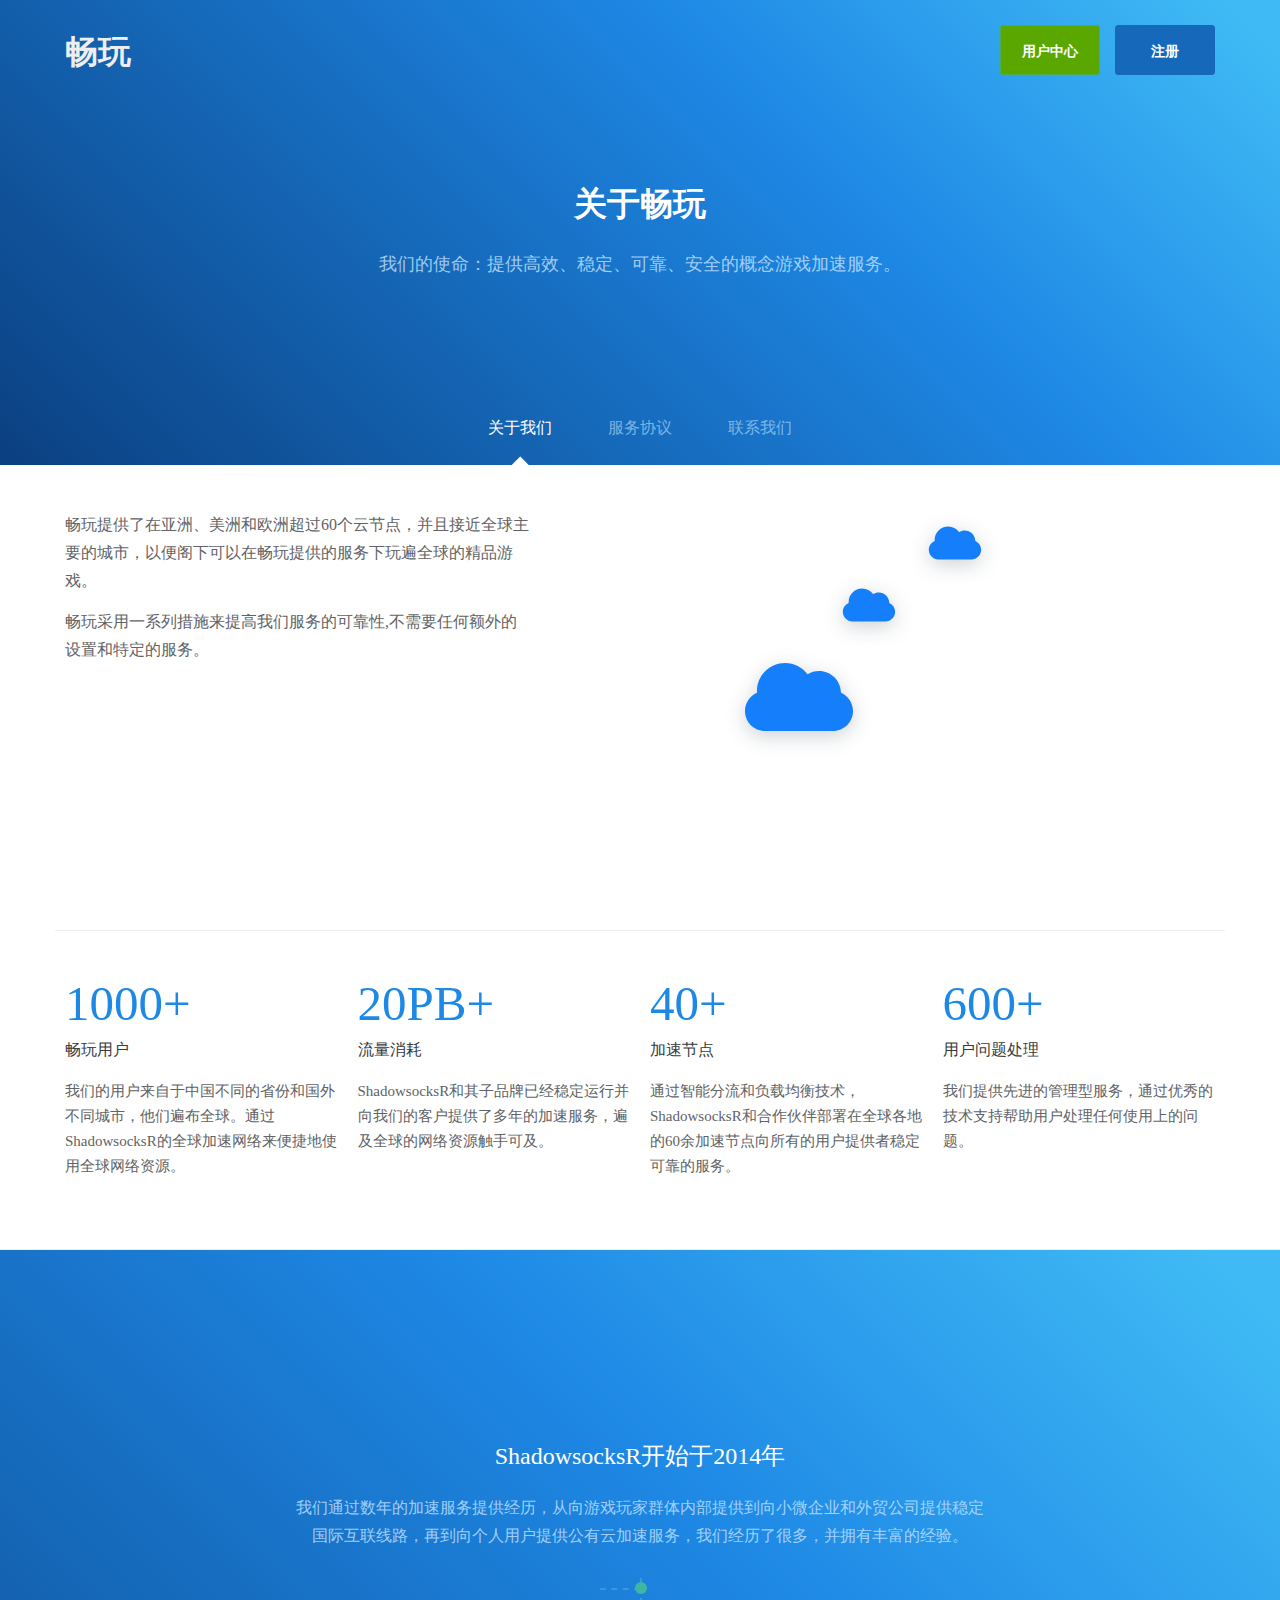
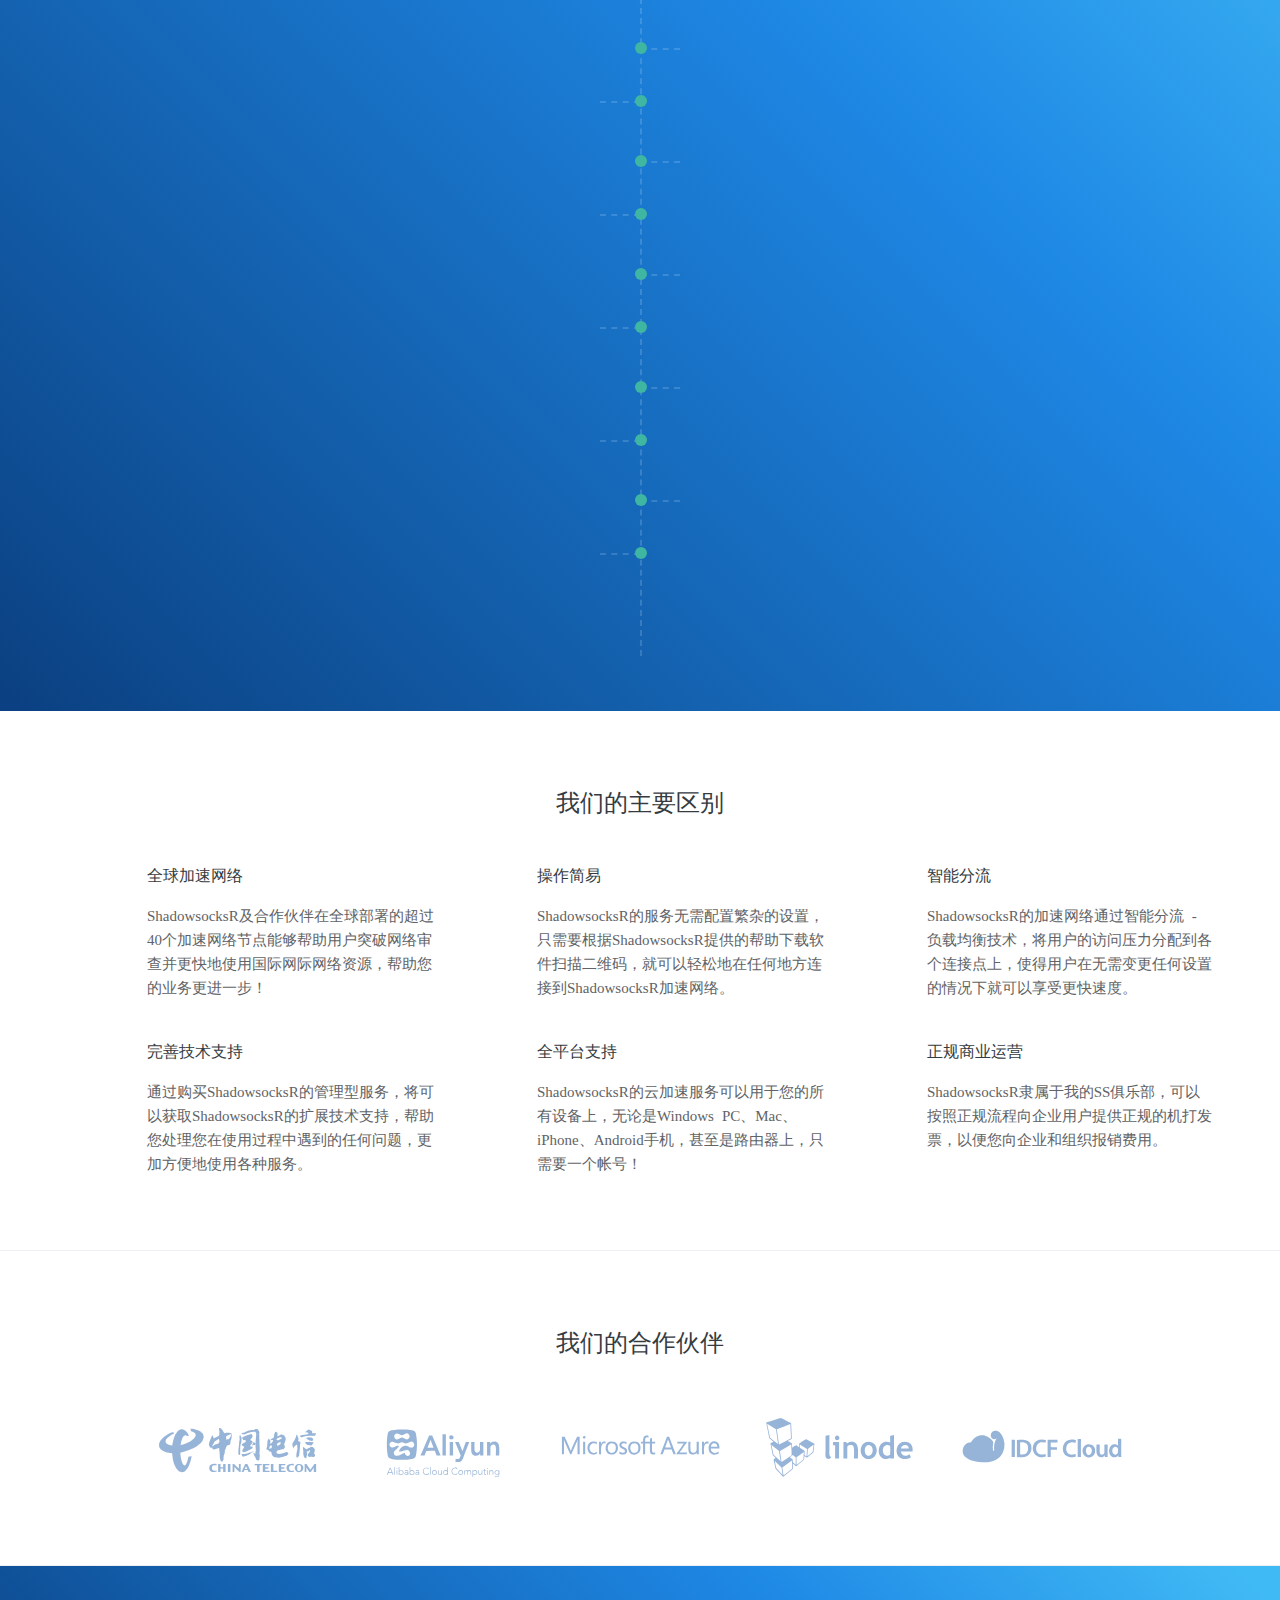
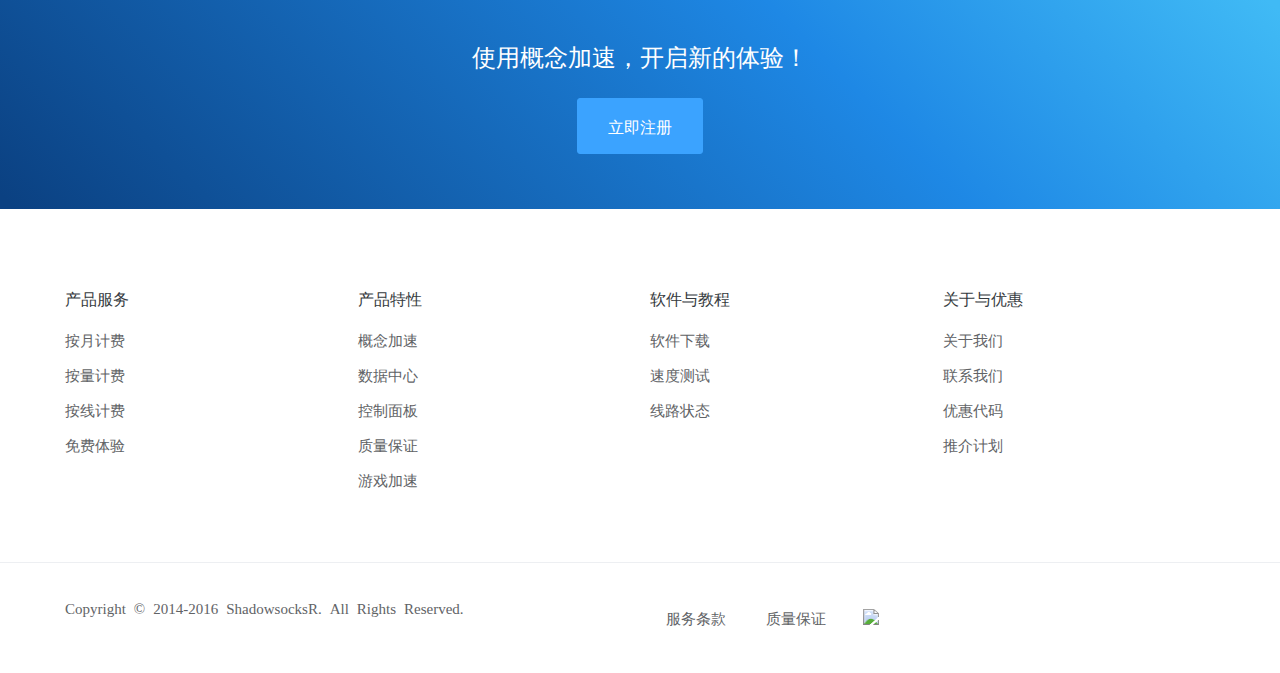
==== ss_panel_theme-master/about.html @ fc9852e5 "前端模板" ====
<!doctype html>

<html>


<head>
    <meta charset="utf-8">
    <meta http-equiv="X-UA-Compatible" content="IE=edge">
    <meta name="viewport" content="width=device-width, initial-scale=1.0, maximum-scale=1.0, user-scalable=no" />
    <title>畅玩 - 畅游世界 玩遍天下 </title>
    <meta name="keywords" content="Shadowsocks,Surge,Shadowrocket,Youtube,Twitter,Facebook,Telegram,Instagram等app及网站加速,GTA5,战地,Steam等游戏加速">
    <meta name="description" content="Youtube,Twitter,Facebook,Telegram,Instagram等app及网站加速,GTA5,战地,Steam等游戏加速">

    <!-- Fix chrome language detection -->
    <meta http-equiv="Content-Type" content="text/html;charset=UTF-8">
    <meta http-equiv="Content-Language" content="zh" />

    <!-- Styles -->
    <link href="css/core.css" rel="stylesheet">
    <link href="css/main.css" rel="stylesheet">
    <link href="css/panel.css" rel="stylesheet">
    <link href="css/global.css" rel="stylesheet">
    <link href="css/font-awesome.min.css" rel="stylesheet">

    <style>
        @font-face {
            font-family: 'icons';
            src: url('fonts/icons/icons.eot');
            src: url('fonts/icons/icons.eot') format('embedded-opentype'), url('fonts/icons/icons.ttf') format('truetype'), url('fonts/icons/icons.woff') format('woff'), url('fonts/icons/icons.svg') format('svg');
            font-weight: normal;
            font-style: normal;
        }
    </style>

    <!--[if lt IE 9]>
    <script src="/js/selectivizr-min.js"></script>
    <script src="/js/html5shiv.min.js"></script>
    <script src="/js/respond.min.js"></script>
    <![endif]-->

</head>

<body>

    <div class="page-wrapper">
        <div class="page-navbar">
            <nav class="navbar">
                <div class="container">
                    <button class="navbar-toggle btn btn-link btn-icon" type="button"><i><span class="icon-bar"></span><span class="icon-bar"></span><span class="icon-bar"></span></i></button>
                    <div class="navbar-header">
                        <a class="navbar-brand slogan-title" href="index.html">畅玩</a>

                    </div>
                    <div class="navbar-container">
                        <ul class="nav navbar-nav navbar-main">
                            <li>
                                <a href="index.html">首页</a>
                            </li>

                        </ul>
                        <ul class="nav navbar-buttons">
                            <li><a href="/user" class="btn btn-success" style="    background-color: #5aa700;">用户中心</a></li>

                            <li><a href="/auth/register" class="btn btn-dark">注册</a></li>
                        </ul>
                    </div>
                </div>
            </nav>
        </div>
        <!-- /.page-navbar -->

        <div class="page-banner page-banner-subpage p-b-0">
            <div class="container">
                <div class="banner-slogan banner-slogan-hero">
                    <h1 class="slogan-title text-center">关于畅玩</h1>
                    <h2 class="slogan-desc text-center">我们的使命：提供高效、稳定、可靠、安全的概念游戏加速服务。</h2>
                </div>
                <div class="banner-tabs tabs-responsive">
                    <div class="tabs-container">
                        <ul class="nav nav-tabs text-center">
                            <li class="active"><a href="about/index.html">关于我们</a></li>
                            <li><a href="sla.html">服务协议</a></li>
                            <li><a href="contact.html">联系我们</a></li>
                        </ul>
                        <button class="btn btn-icon btn-link btn-prev" type="button" data-click="prev-tab"><i class="zmdi zmdi-chevron-left"></i></button>
                        <button class="btn btn-icon btn-link btn-next" type="button" data-click="next-tab"><i class="zmdi zmdi-chevron-right"></i></button>
                    </div>
                </div>
            </div>
            <!-- /.banner-tabs -->
        </div>
        <!-- /.page-banner -->

        <div class="page-section">
            <div class="container">
                <div class="section-row row">
                    <div class="col-sm-6 col-sm-push-6">
                        <div class="section-image">
                            <div class="image image-vultr-team">
                                <span class="bird-fast image-shadow-sm animate fadeInRight"></span>
                                <span class="bird-fast bird-fast-sm image-shadow-sm animate fadeInRight"></span>
                                <span class="bird-fast bird-fast-sm image-shadow-sm animate fadeInRight"></span>
                                <span class="bird-fast bird-fast-sm image-shadow-sm animate fadeInRight"></span>
                                <span class="bird-fast bird-fast-sm image-shadow-sm animate fadeInRight"></span>
                            </div>
                        </div>
                    </div>
                    <div class="col-md-5 col-sm-6 col-sm-pull-6">
                        <p class="section-desc">畅玩提供了在亚洲、美洲和欧洲超过60个云节点，并且接近全球主要的城市，以便阁下可以在畅玩提供的服务下玩遍全球的精品游戏。</p>

                        <p class="section-desc">畅玩采用一系列措施来提高我们服务的可靠性,不需要任何额外的设置和特定的服务。</p>
                    </div>
                </div>
                <div class="features features-icon-left">
                    <div class="row">
                        <div class="col-sm-3 col-xs-6">
                            <div class="display-3 text-primary">1000+</div>
                            <h3 class="h4">畅玩用户</h3>
                            <p>我们的用户来自于中国不同的省份和国外不同城市，他们遍布全球。通过ShadowsocksR的全球加速网络来便捷地使用全球网络资源。</p>
                        </div>
                        <div class="col-sm-3 col-xs-6">
                            <div class="display-3 text-primary">20PB+</div>
                            <h3 class="h4">流量消耗</h3>
                            <p>ShadowsocksR和其子品牌已经稳定运行并向我们的客户提供了多年的加速服务，遍及全球的网络资源触手可及。</p>
                        </div>
                        <div class="col-sm-3 col-xs-6">
                            <div class="display-3 text-primary">40+</div>
                            <h3 class="h4">加速节点</h3>
                            <p>通过智能分流和负载均衡技术，ShadowsocksR和合作伙伴部署在全球各地的60余加速节点向所有的用户提供者稳定可靠的服务。</p>
                        </div>
                        <div class="col-sm-3 col-xs-6">
                            <div class="display-3 text-primary">600+</div>
                            <h3 class="h4">用户问题处理</h3>
                            <p>我们提供先进的管理型服务，通过优秀的技术支持帮助用户处理任何使用上的问题。</p>
                        </div>
                    </div>
                </div>
            </div>
        </div>
        <!-- /.page-section -->

        <div class="page-section section-blue section-center">
            <div class="container">
                <div class="section-image">
                    <div class="image image-vultr-lanch animate zoomIn">
                        <span class="bird bird-md image-shadow"><span class="lanch-flag"></span></span>
                    </div>
                </div>
                <h2 class="section-title">ShadowsocksR开始于2014年</h2>

                <p class="section-desc m-b-30">我们通过数年的加速服务提供经历，从向游戏玩家群体内部提供到向小微企业和外贸公司提供稳定国际互联线路，再到向个人用户提供公有云加速服务，我们经历了很多，并拥有丰富的经验。</p>
                <ul class="time-line">
                    <li>
                        <div class="time-date animate fadeInLeft">
                            <h3 class="h4">2014年7月</h3>
                            <p>我们的初创人开始向小规模内部玩家群体提供游戏加速服务</p>
                        </div>
                        <span class="time-pin"></span>
                    </li>
                    <li>
                        <div class="time-date animate fadeInRight textleft" data-animation-delay="0.2s">
                            <h3 class="h4">2014年10月</h3>
                            <p>我们开始为小微企业和外贸组织提供国际访问线路。</p>
                        </div>
                        <span class="time-pin"></span>
                    </li>
                    <li>
                        <div class="time-date animate fadeInLeft" data-animation-delay="0.4s">
                            <h3 class="h4">2015年1月</h3>
                            <p>我们向路由器用户提供可运行于路由的SSH管道服务。</p>
                        </div>
                        <span class="time-pin"></span>
                    </li>
                    <li>
                        <div class="time-date animate fadeInRight textleft" data-animation-delay="0.6s">
                            <h3 class="h4">2015年3月</h3>
                            <p>我们启用了日本数据中心，为日本页游玩家提供了游戏专线。</p>
                        </div>
                        <span class="time-pin"></span>
                    </li>
                    <li>
                        <div class="animate fadeInLeft" data-animation-delay="0.8s">
                            <h3 class="h4">2015年6月</h3>
                            <p>我的SS俱乐部myss.club成立，开始面向公开用户提供加速服务。</p>
                        </div>
                        <span class="time-pin"></span>
                    </li>
                    <li>
                        <div class="animate fadeInRight textleft" data-animation-delay="1s">
                            <h3 class="h4">2015年7月</h3>
                            <p>我们开始提供用于高速访问和稳定国际网络的私有线路。</p>
                        </div>
                        <span class="time-pin"></span>
                    </li>
                    <li>
                        <div class="animate fadeInLeft" data-animation-delay="1.2s">
                            <h3 class="h4">2015年10月</h3>
                            <p>我的SS俱乐部向路由器用户和游戏用户提供稳定可靠的加速服务</p>
                        </div>
                        <span class="time-pin"></span>
                    </li>
                    <li>
                        <div class="animate fadeInRight textleft" data-animation-delay="1.4s">
                            <h3 class="h4">2016年1月</h3>
                            <p>正式启用www.myssvpn.com域名，并为用户提供更佳的线路和体验。</p>
                        </div>
                        <span class="time-pin"></span>
                    </li>
                    <li>
                        <div class="animate fadeInLeft" data-animation-delay="1.6s">
                            <h3 class="h4">2016年3月</h3>
                            <p>开始使用混淆协议，数据加密传输，让数据传输更稳定、更安全。</p>
                        </div>
                        <span class="time-pin"></span>
                    </li>
                    <li>
                        <div class="animate fadeInLeft" data-animation-delay="1.8s">
                            <h3 class="h4">2016年6月</h3>
                            <p>正式启用www.ShadowsocksR.com域名，并对网站进行全新改版。</p>
                        </div>
                        <span class="time-pin"></span>
                    </li>
                    <li>
                        <div class="animate fadeInLeft" data-animation-delay="2.0s">
                            <h3 class="h4">2016年9月</h3>
                            <p>开始使用GeoTrust EV SSL证书，从最大限度上确保网站的安全性。</p>
                        </div>
                        <span class="time-pin"></span>
                    </li>
                </ul>
            </div>
        </div>
        <!-- /.page-section -->

        <div class="page-section">
            <div class="container">
                <h2 class="section-title text-center">我们的主要区别</h2>

                <div class="features features-icon-left">
                    <div class="row">
                        <div class="col-sm-4 col-xs-6">
                            <div class="feature"><i class="icon icon-lg icon-globe animate zoomIn"></i>

                                <h3 class="h4">全球加速网络</h3>

                                <p>ShadowsocksR及合作伙伴在全球部署的超过40个加速网络节点能够帮助用户突破网络审查并更快地使用国际网际网络资源，帮助您的业务更进一步！</p>
                            </div>
                        </div>
                        <div class="col-sm-4 col-xs-6">
                            <div class="feature"><i class="icon icon-lg icon-server animate zoomIn"></i>

                                <h3 class="h4">操作简易</h3>

                                <p>ShadowsocksR的服务无需配置繁杂的设置，只需要根据ShadowsocksR提供的帮助下载软件扫描二维码，就可以轻松地在任何地方连接到ShadowsocksR加速网络。</p>
                            </div>
                        </div>
                        <div class="clear-xs"></div>
                        <div class="col-sm-4 col-xs-6">
                            <div class="feature"><i class="icon icon-lg icon-broadcasting animate zoomIn"></i>

                                <h3 class="h4">智能分流</h3>

                                <p>ShadowsocksR的加速网络通过智能分流 - 负载均衡技术，将用户的访问压力分配到各个连接点上，使得用户在无需变更任何设置的情况下就可以享受更快速度。</p>
                            </div>
                        </div>
                        <div class="clear-sm"></div>
                        <div class="col-sm-4 col-xs-6">
                            <div class="feature"><i class="icon icon-lg icon-disc animate zoomIn"></i>

                                <h3 class="h4">完善技术支持</h3>

                                <p>通过购买ShadowsocksR的管理型服务，将可以获取ShadowsocksR的扩展技术支持，帮助您处理您在使用过程中遇到的任何问题，更加方便地使用各种服务。</p>
                            </div>
                        </div>
                        <div class="clear-xs"></div>
                        <div class="col-sm-4 col-xs-6">
                            <div class="feature"><i class="icon icon-lg icon-multiple-devices animate zoomIn"></i>

                                <h3 class="h4">全平台支持</h3>

                                <p>ShadowsocksR的云加速服务可以用于您的所有设备上，无论是Windows PC、Mac、iPhone、Android手机，甚至是路由器上，只需要一个帐号！</p>
                            </div>
                        </div>
                        <div class="col-sm-4 col-xs-6">
                            <div class="feature"><i class="icon icon-lg icon-agreement animate zoomIn"></i>

                                <h3 class="h4">正规商业运营</h3>

                                <p>ShadowsocksR隶属于我的SS俱乐部，可以按照正规流程向企业用户提供正规的机打发票，以便您向企业和组织报销费用。</p>
                            </div>
                        </div>
                    </div>
                </div>
            </div>
        </div>
        <!-- /.page-section -->
        <div class="page-section section-center">
            <div class="container">
                <h2 class="section-title text-center">我们的合作伙伴</h2>
                <div class="partner-logos">
                    <div><img src="img/services/telecom.svg" alt="Telecom" /></div>
                    <div><img src="img/services/alicloud.svg" alt="AliCloud" /></div>
                    <div><img src="img/services/azure.svg" alt="Azure" /></div>
                    <div><img src="img/services/linode.svg" alt="Linode" /></div>
                    <div><img src="img/services/idcf.svg" alt="IDCF" /></div>
                </div>
            </div>
        </div>
        <!-- /.page-section -->
        <div class="page-section section-blue section-center">
            <div class="container">
                <h2 align="center" class="section-title">使用概念加速，开启新的体验！</h2>
                <a href="/auth/register"><button class="btn btn-primary-light btn-lg" type="submit">立即注册</button></a>
            </div>
        </div>
        <!-- /.page-section -->

        <div class="page-footer">
            <footer class="footer-nav">
                <div class="container">
                    <div class="row">
                        <div class="col-xs-3">
                            <h4>产品服务</h4>
                            <ul>
                                <li><a href="#">按月计费</a></li>
                                <li><a href="#">按量计费</a></li>
                                <li><a href="#">按线计费</a></li>
                                <li><a href="#">免费体验</a></li>
                            </ul>
                        </div>
                        <div class="col-xs-3">
                            <h4>产品特性</h4>
                            <ul>
                                <li><a href="features.html">概念加速</a></li>
                                <li><a href="datacenter.html">数据中心</a></li>
                                <li><a href="panel.html">控制面板</a></li>
                                <li><a href="sla.html">质量保证</a></li>
								<li><a href="game_pricing.html">游戏加速</a></li>
                            </ul>
                        </div>
                        <div class="col-xs-3">
                            <h4>软件与教程</h4>
                            <ul>
                                <li></li>
                                <li><a href="client.html">软件下载</a></li>
                                <li><a href="speedtest.html">速度测试</a></li>
                                <li><a href="status.html">线路状态</a></li>
                            </ul>
                        </div>
                        <div class="col-xs-3">
                            <h4>关于与优惠</h4>
                            <ul>
                                <li><a href="about.html">关于我们</a></li>
                                <li><a href="contact.html">联系我们</a></li>
                                <li><a href="coupons.html">优惠代码</a></li>
                                <li><a href="aff.html">推介计划</a></li>
                            </ul>
                        </div>
                    </div>
                </div>
            </footer>
            <footer class="footer-bottom">
                <div class="container">
                    <div class="row">
                        <div class="col-lg-6 col-lg-push-6 col-xs-12">
                            <ul class="nav">
                                <li><a href="tos.html">服务条款</a></li>
                                <li><a href="sla.html">质量保证</a></li>

                            </ul>
                            <ul class="social">
                                <li><a href="https://91vps.club" title="91VPS-一个的VPS讨论区。这里有最新的Shadowsocks信息,Shadowsocks免费账号,ss免费账号,ss账号"><img src="https://ooo.0o0.ooo/2017/06/10/593b50aa2b342.png"></a></li>
                            </ul>
                        </div>
                        <div class="col-lg-6 col-lg-pull-6 col-xs-12">
                            <p class="footer-copyright">
                                Copyright © 2014-2016 ShadowsocksR. All Rights Reserved.
                            </p>
                        </div>
                    </div>
                </div>
            </footer>
        </div>
        <!-- /.page-footer -->
    </div>

    <!-- Scripts -->
    <script src="js/jquery.min.js"></script>
    <script src="js/core.min.js"></script>
    <script src="js/main.js"></script>
    <script src="js/global.js"></script>
</body>

</html>
---- ss_panel_theme-master/css/core.css ----
@font-face {
    font-family: 'Raleway';
    src: url('../fonts/raleway-light-webfont.eot');
    src: url('../fonts/raleway-light-webfontd41d.eot?#iefix') format('embedded-opentype'),
        url('../fonts/raleway-light-webfont.woff2') format('woff2'),
        url('../fonts/raleway-light-webfont.woff') format('woff'),
        url('../fonts/raleway-light-webfont.ttf') format('truetype');
    font-weight: 100;
    font-style: normal;
}
@font-face {
    font-family: 'Raleway';
    src: url('../fonts/raleway-regular-webfont.eot');
    src: url('../fonts/raleway-regular-webfontd41d.eot?#iefix') format('embedded-opentype'),
        url('../fonts/raleway-regular-webfont.woff2') format('woff2'),
        url('../fonts/raleway-regular-webfont.woff') format('woff'),
        url('../fonts/raleway-regular-webfont.ttf') format('truetype');
    font-weight: 300;
    font-style: normal;
}
@font-face {
    font-family: 'Raleway';
    src: url('../fonts/raleway-semibold-webfont.eot');
    src: url('../fonts/raleway-semibold-webfontd41d.eot?#iefix') format('embedded-opentype'),
        url('../fonts/raleway-semibold-webfont.woff2') format('woff2'),
        url('../fonts/raleway-semibold-webfont.woff') format('woff'),
        url('../fonts/raleway-semibold-webfont.ttf') format('truetype');
    font-weight: 500;
    font-style: normal;
}
@font-face {
    font-family: 'Raleway';
    src: url('../fonts/raleway-bold-webfont.eot');
    src: url('../fonts/raleway-bold-webfontd41d.eot?#iefix') format('embedded-opentype'),
        url('../fonts/raleway-bold-webfont.woff2') format('woff2'),
        url('../fonts/raleway-bold-webfont.woff') format('woff'),
        url('../fonts/raleway-bold-webfont.ttf') format('truetype');
    font-weight: bold;
    font-style: normal;
}
html {
  font-family: sans-serif;
  -webkit-text-size-adjust: 100%;
      -ms-text-size-adjust: 100%;
}
body,
.page-wrapper {
	width: 100%;
  overflow-x: hidden;
}
body {
	margin: 0;
	color: #616366;
	font-family: "Raleway", Helvetica, Arial, sans-serif;
	font-size: 15px;
	font-weight: 300;
	line-height: 25px;
}
article,
aside,
details,
figcaption,
figure,
footer,
header,
hgroup,
main,
menu,
nav,
section,
summary {
  display: block;
}
audio,
canvas,
progress,
video {
  display: inline-block;
  vertical-align: baseline;
}
audio:not([controls]) {
  display: none;
  height: 0;
}
[hidden],
template {
  display: none;
}
a {
  background-color: transparent;
	-webkit-transition: all ease-in .15s; 	
	        transition: all ease-in .15s; 	
}
a:active,
a:hover {
  outline: 0;
}
p {
  margin: 0 0 17px 0; 
}
p .zmdi {
  font-size: 17px; 
}
abbr[title] {
  border-bottom: 1px dotted;
}
b,
strong {
  font-weight: bold;
}
dfn {
  font-style: italic;
}
h1 {
  margin: .67em 0;
  font-size: 2em;
}
mark {
  color: #000;
  background: #ff0;
}
small {
  font-size: 80%;
}
sub,
sup {
  position: relative;
  font-size: 75%;
  line-height: 0;
  vertical-align: baseline;
}
sup {
  top: -.5em;
}
sub {
  bottom: -.25em;
}
img {
  border: 0;
}
svg:not(:root) {
  overflow: hidden;
}
figure {
  margin: 1em 40px;
}
hr {
  height: 0;
  -webkit-box-sizing: content-box;
     -moz-box-sizing: content-box;
          box-sizing: content-box;
}
pre {
  overflow: auto;
}
code,
kbd,
pre,
samp {
  font-family: monospace, monospace;
  font-size: 1em;
}
button,
input,
optgroup,
select,
textarea {
  margin: 0;
  font: inherit;
  color: inherit;
}
button {
  overflow: visible;
}
button,
select {
  text-transform: none;
}
select {
	color: rgba(0,0,0,0);
}
button,
html input[type="button"],
input[type="reset"],
input[type="submit"] {
  -webkit-appearance: button;
  cursor: pointer;
}
input[type="text"], 
input[type="email"], 
input[type="search"],
 input[type="password"] {
	-webkit-appearance: none;
	-moz-appearance: none;
}
button[disabled],
html input[disabled] {
  cursor: default;
}
button::-moz-focus-inner,
input::-moz-focus-inner {
  padding: 0;
  border: 0;
}
input {
  line-height: normal;
}
input[type="checkbox"],
input[type="radio"] {
  -webkit-box-sizing: border-box;
     -moz-box-sizing: border-box;
          box-sizing: border-box;
  padding: 0;
}
input[type="number"]::-webkit-inner-spin-button,
input[type="number"]::-webkit-outer-spin-button {
  height: auto;
}
input[type="search"] {
  -webkit-box-sizing: content-box;
     -moz-box-sizing: content-box;
          box-sizing: content-box;
  -webkit-appearance: textfield;
}
input[type="search"]::-webkit-search-cancel-button,
input[type="search"]::-webkit-search-decoration {
  -webkit-appearance: none;
}
fieldset {
  padding: .35em .625em .75em;
  margin: 0 2px;
  border: 1px solid #c0c0c0;
}
legend {
  padding: 0;
  border: 0;
}
textarea {
  overflow: auto;
}
optgroup {
  font-weight: bold;
}
table {
  border-spacing: 0;
  border-collapse: collapse;
}
td,
th {
  padding: 0;
}
/*! Source: https://github.com/h5bp/html5-boilerplate/blob/master/src/css/main.css */
@media print {
  *,
  *:before,
  *:after {
    color: #000 !important;
    text-shadow: none !important;
    background: transparent !important;
    -webkit-box-shadow: none !important;
            box-shadow: none !important;
  }
  a,
  a:visited {
    text-decoration: underline;
  }
  a[href]:after {
    content: " (" attr(href) ")";
  }
  abbr[title]:after {
    content: " (" attr(title) ")";
  }
  a[href^="#"]:after,
  a[href^="javascript:"]:after {
    content: "";
  }
  pre,
  blockquote {
    border: 1px solid #999;

    page-break-inside: avoid;
  }
  thead {
    display: table-header-group;
  }
  tr,
  img {
    page-break-inside: avoid;
  }
  img {
    max-width: 100% !important;
  }
  p,
  h2,
  h3 {
    orphans: 3;
    widows: 3;
  }
  h2,
  h3 {
    page-break-after: avoid;
  }
  .navbar {
    display: none;
  }
  .btn > .caret,
  .dropup > .btn > .caret {
    border-top-color: #000 !important;
  }
  .label {
    border: 1px solid #000;
  }
  .table {
    border-collapse: collapse !important;
  }
  .table td,
  .table th {
    background-color: #fff !important;
  }
  .table-bordered th,
  .table-bordered td {
    border: 1px solid #edeff2 !important;
  }
}
* {
  -webkit-box-sizing: border-box;
     -moz-box-sizing: border-box;
          box-sizing: border-box;
}
*:before,
*:after {
  -webkit-box-sizing: border-box;
     -moz-box-sizing: border-box;
          box-sizing: border-box;
}
html {
  font-size: 10px;

  -webkit-tap-highlight-color: rgba(0, 0, 0, 0);
}
input,
button,
select,
textarea {
  font-family: inherit;
  font-size: inherit;
  line-height: inherit;
}
a,
.link {
  color: #1e88e5;
  text-decoration: none;
}
a:hover,
a:focus,
.link:hover,
.link:focus {
  color: #3ba3ff;
  text-decoration: none;
}
.link .zmdi-long-arrow-right {
  margin-left: 8px;
}
figure {
  margin: 0;
}
img {
  vertical-align: middle;
}
.img-responsive,
.thumbnail > img,
.thumbnail a > img,
.carousel-inner > .item > img,
.carousel-inner > .item > a > img {
  display: block;
  max-width: 100%;
  height: auto;
}
.img-rounded {
  border-radius: 6px;
}
.img-thumbnail {
  display: inline-block;
  max-width: 100%;
  height: auto;
  padding: 4px;
  line-height: 1.42857143;
  background-color: #fff;
  border: 1px solid #edeff2;
  border-radius: 4px;
  -webkit-transition: all .2s ease-in-out;
       -o-transition: all .2s ease-in-out;
          transition: all .2s ease-in-out;
}
.img-circle {
  border-radius: 50%;
}
hr {
  margin-top: 35px;
  margin-bottom: 35px;
  border: 0;
  border-top: 1px solid #eee;
}
.sr-only {
  position: absolute;
  width: 1px;
  height: 1px;
  padding: 0;
  margin: -1px;
  overflow: hidden;
  clip: rect(0, 0, 0, 0);
  border: 0;
}
.sr-only-focusable:active,
.sr-only-focusable:focus {
  position: static;
  width: auto;
  height: auto;
  margin: 0;
  overflow: visible;
  clip: auto;
}
[role="button"] {
  cursor: pointer;
}
h1,
.h1,
h2,
.h2,
h3,
.h3,
h4,
.h4,
h5,
.h5,
h6,
.h6 {
	color: #363b40;
	font-weight: 500;
}	
h1,
.h1 {
	margin-top: 38px;
	margin-bottom: 38px;
	font-size: 33px;
	line-height: 46px;
}	
h2,
.h2 {
	margin-top: 25px;
	margin-bottom: 25px;
	font-size: 24px;
	line-height: 34px;
}
h3,
.h3 {
	margin-top: 25px;
	margin-bottom: 25px;
	font-size: 20px;
  line-height: 28px;
}
h4,
.h4 {
	margin-top: 18px;
	margin-bottom: 18px;
	font-size: 16px;
	line-height: 22px;
}
h5,
.h5 {
	margin-top: 18px;
	margin-bottom: 18px;
	font-size: 15px;
	font-weight: bold;
	line-height: 22px;	
}
h6,
.h6 {
	margin-top: 18px;
	margin-bottom: 18px;
	font-size: 14px;
	font-weight: bold;
	line-height: 20px;	
}
h1 small,
.h1 small,
h2 small,
.h2 small,
h3 small,
.h3 small,
h4 small,
.h4 small,
h5 small,
.h5 small,
h6 small,
.h6 small {
	font-weight: 300;	
}
h1 a,
.h1 a,
h2 a,
.h2 a,
h3 a,
.h3 a,
h4 a,
.h4 a,
h5 a,
.h5 a,
h6 a,
.h6 a {
	color: #363b40;
}
h1 a:hover,
.h1 a:hover,
h2 a:hover,
.h2 a:hover,
h3 a:hover,
.h3 a:hover,
h4 a:hover,
.h4 a:hover,
h5 a:hover,
.h5 a:hover,
h6 a:hover,
.h6 a:hover {
	color: #1e88e5;
}
h1 small,
h2 small,
h3 small,
h4 small,
h5 small,
h6 small,
.h1 small,
.h2 small,
.h3 small,
.h4 small,
.h5 small,
.h6 small,
h1 .small,
h2 .small,
h3 .small,
h4 .small,
h5 .small,
h6 .small,
.h1 .small,
.h2 .small,
.h3 .small,
.h4 .small,
.h5 .small,
.h6 .small {
  font-weight: normal;
  line-height: 1;
  color: #777;
}
.lead {
  margin-bottom: 20px;
  font-size: 16px;
  font-weight: 300;
  line-height: 1.4;
}
@media (min-width: 768px) {
  .lead {
    font-size: 21px;
  }
}
small,
.small {
  font-size: 85%;
}
mark,
.mark {
  padding: .2em;
  background-color: #fcf8e3;
}
.text-left {
  text-align: left!important;
}
.text-right {
  text-align: right!important;
}
.text-center {
  text-align: center!important;
}
.text-justify {
  text-align: justify!important;
}
.text-nowrap {
  white-space: nowrap;!important
}
.text-lowercase {
  text-transform: lowercase;
}
.text-uppercase {
  text-transform: none;
}
.text-capitalize {
  text-transform: none;
}
.text-muted {
  color: #777;
}
.text-normal {
  font-weight: 300!important; 
}
.text-semibold {
  font-weight: 500!important; 
}
.text-bold {
  font-weight: bold!important; 
}
.text-primary {
  color: #1e88e5!important;
}
.text-white {
  color: #fff!important;
}
a.text-primary:hover,
a.text-primary:focus {
  color: #286090;
}
.text-success {
  color: #43A047!important;
}
a.text-success:hover,
a.text-success:focus {
  color: #2b542c;
}
.text-info {
  color: #3ba3ff!important;
}
a.text-info:hover,
a.text-info:focus {
  color: #245269;
}
.text-warning {
  color: #fca426!important;
}
a.text-warning:hover,
a.text-warning:focus {
  color: #fcb858;
}
.text-danger {
  color: #e53935!important;
}
a.text-danger:hover,
a.text-danger:focus {
  color: #ff4d4a!important;
}
.bg-primary {
  color: #fff;
  background-color: #1e88e5;
}
a.bg-primary:hover,
a.bg-primary:focus {
  background-color: #286090;
}
.bg-success {
  background-color: #dff0d8;
}
a.bg-success:hover,
a.bg-success:focus {
  background-color: #c1e2b3;
}
.bg-info {
  background-color: #d9edf7;
}
a.bg-info:hover,
a.bg-info:focus {
  background-color: #afd9ee;
}
.bg-warning {
  background-color: #fcf8e3;
}
a.bg-warning:hover,
a.bg-warning:focus {
  background-color: #f7ecb5;
}
.bg-danger {
  background-color: #f2dede;
}
a.bg-danger:hover,
a.bg-danger:focus {
  background-color: #e4b9b9;
}
.page-header {
  padding-bottom: 9px;
  margin: 40px 0 20px;
  border-bottom: 1px solid #eee;
}
ul,
ol {
  margin-top: 0;
  margin-bottom: 10px;
}
ul ul,
ol ul,
ul ol,
ol ol {
  margin-bottom: 0;
}
.list-unstyled {
  padding-left: 0;
  list-style: none;
}
.list-inline {
  padding-left: 0;
  margin-left: -5px;
  list-style: none;
}
.list-inline > li {
  display: inline-block;
  padding-right: 5px;
  padding-left: 5px;
}
.list-styled {
	padding: 0;
	margin: 0 0 12px 0;
	list-style: none;	
}
.list-styled > li {
  margin-bottom: 5px; 
}
.list-styled > li:last-child {
  margin-bottom: 0; 
}
.list-label {
	display: inline-block;
  color: #363b40;
	font-weight: 500;
}
.list-styled-minwidth > li {
  position: relative;
  padding-left: 150px; 
}
.list-styled-minwidth .list-label {
  position: absolute;
  top: 0;
  left: 0;
	width: 150px;	
}
.list-icon {
 	padding: 0;
	margin: 0 0 12px 0;
	list-style: none;	 
}
.list-icon > li {
  margin-bottom: 16px; 
}
.list-icon > li {
  position: relative;
  padding-left: 32px;
}
.list-icon > li > a {
  display: block;
  color: #616366;
}
.list-icon > li > a > i,
.list-icon > li > i {
  position: absolute;
  top: 0;
  left: 0;
  color: #616366;
  font-size: 24px;
}
.list-icon > li > i > span {
  position: absolute;
  top: 0;
  bottom: 0;
  left: 0;
  right: 0;
  font-size: 10px;
  font-weight: bold;
  text-align: center;
  line-height: 22px;
}

.list-bullet {
 	padding: 0;
	margin: 0 0 12px 0;
	list-style: none;	 
}
.list-bullet > li {
  margin-bottom: 6px; 
}
.list-bullet > li {
  position: relative;
  padding-left: 24px;
}
.list-bullet > li:before {
  position: absolute;
  top: 0;
  left: 0;
  display: block;
  content: "•";
  font-size: 34px;
}

.standard-ol {
	counter-reset: item;	
}
.standard-ol > li {
	margin: 0 0 17px 0;
	list-style-type: none;
 	counter-increment: item;
	text-indent: -2em;
}
.standard-ol > li > .standard-ol {
	margin-top: 17px;	
}
.standard-ol > li:before  {
	display: inline-block;
    width: 2em;
    padding-right: 0.5em;
	color: #2b3033;
    font-weight: bold;
    text-align: right;
    content: counter(item) ".";
}
.list-upper-latin > li:before {
    content: counter(item, upper-latin) ".";
}
dl {
  margin-top: 0;
  margin-bottom: 20px;
}
dt,
dd {
  line-height: 1.42857143;
}
dt {
  font-weight: bold;
}
dd {
  margin-left: 0;
}
@media (min-width: 768px) {
  .dl-horizontal dt {
    float: left;
    width: 160px;
    overflow: hidden;
    clear: left;
    text-align: right;
    text-overflow: ellipsis;
    white-space: nowrap;
  }
  .dl-horizontal dd {
    margin-left: 180px;
  }
}
abbr[title],
abbr[data-original-title] {
  cursor: help;
  border-bottom: 1px dotted #777;
}
.initialism {
  font-size: 90%;
  text-transform: none;
}
blockquote {
  padding: 10px 20px;
  margin: 0 0 20px;
  font-size: 17.5px;
  border-left: 5px solid #eee;
}
blockquote p:last-child,
blockquote ul:last-child,
blockquote ol:last-child {
  margin-bottom: 0;
}
blockquote footer,
blockquote small,
blockquote .small {
  display: block;
  font-size: 80%;
  line-height: 1.42857143;
  color: #777;
}
blockquote footer:before,
blockquote small:before,
blockquote .small:before {
  content: '\2014 \00A0';
}
.blockquote-reverse,
blockquote.pull-right {
  padding-right: 15px;
  padding-left: 0;
  text-align: right;
  border-right: 5px solid #eee;
  border-left: 0;
}
.blockquote-reverse footer:before,
blockquote.pull-right footer:before,
.blockquote-reverse small:before,
blockquote.pull-right small:before,
.blockquote-reverse .small:before,
blockquote.pull-right .small:before {
  content: '';
}
.blockquote-reverse footer:after,
blockquote.pull-right footer:after,
.blockquote-reverse small:after,
blockquote.pull-right small:after,
.blockquote-reverse .small:after,
blockquote.pull-right .small:after {
  content: '\00A0 \2014';
}
address {
  margin-bottom: 20px;
  font-style: normal;
  line-height: 28px;
}
code,
kbd,
pre,
samp {
  font-family: Menlo, Monaco, Consolas, "Courier New", monospace;
}
code {
  padding: 2px 4px;
  font-size: 90%;
  color: #c7254e;
  background-color: #f9f2f4;
  border-radius: 4px;
}
kbd {
  padding: 2px 4px;
  font-size: 90%;
  color: #fff;
  background-color: #333;
  border-radius: 3px;
  -webkit-box-shadow: inset 0 -1px 0 rgba(0, 0, 0, .25);
          box-shadow: inset 0 -1px 0 rgba(0, 0, 0, .25);
}
kbd kbd {
  padding: 0;
  font-size: 100%;
  font-weight: bold;
  -webkit-box-shadow: none;
          box-shadow: none;
}
pre {
  display: block;
  padding: 16px 20px;
  margin: 0 0 25px;
  font-size: 14px;
  line-height: 1.42857143;
  color: #616366;
  word-break: break-all;
  word-wrap: break-word;
  background-color: #fff;
  border: 1px solid #edeff2;
  border-radius: 3px;
}
pre code {
  padding: 0;
  font-size: inherit;
  color: inherit;
  white-space: pre-wrap;
  background-color: transparent;
  border-radius: 0;
}
.pre-scrollable {
  max-height: 340px;
  overflow-y: scroll;
}
.container {
  padding-right: 10px;
  padding-left: 10px;
  margin-right: auto;
  margin-left: auto;
}
@media (min-width: 768px) {
  .container {
    width: 100%;
    /*width: 750px;*/
  }
}
@media (min-width: 992px) {
  .container {
    width: 970px;
  }
}
@media (min-width: 1200px) {
  .container {
    width: 1170px;
  }
}
.container-fluid {
  padding-right: 10px;
  padding-left: 10px;
  margin-right: auto;
  margin-left: auto;
}
.row {
  margin-right: -10px;
  margin-left: -10px;
}
.col-mob-1, .col-xs-1, .col-sm-1, .col-md-1, .col-lg-1, .col-mob-2 .col-xs-2, .col-sm-2, .col-md-2, .col-lg-2, .col-mob-3, .col-xs-3, .col-sm-3, .col-md-3, .col-lg-3, .col-xs-4, .col-sm-4, .col-md-4, .col-lg-4, .col-xs-5, .col-sm-5, .col-md-5, .col-lg-5, .col-mob-6, .col-xs-6, .col-sm-6, .col-md-6, .col-lg-6, .col-xs-7, .col-sm-7, .col-md-7, .col-lg-7, .col-xs-8, .col-sm-8, .col-md-8, .col-lg-8, .col-xs-9, .col-sm-9, .col-md-9, .col-lg-9, .col-xs-10, .col-sm-10, .col-md-10, .col-lg-10, .col-xs-11, .col-sm-11, .col-md-11, .col-lg-11, .col-xs-12, .col-sm-12, .col-md-12, .col-lg-12 {
  position: relative;
  min-height: 1px;
  padding-right: 10px;
  padding-left: 10px;
}
.col-xs-1, .col-xs-2, .col-xs-3, .col-xs-4, .col-xs-5, .col-xs-6, .col-xs-7, .col-xs-8, .col-xs-9, .col-xs-10, .col-xs-11, .col-xs-12 {
  float: left;
}
.col-xs-12 {
  width: 100%;
}
.col-xs-11 {
  width: 91.66666667%;
}
.col-xs-10 {
  width: 83.33333333%;
}
.col-xs-9 {
  width: 75%;
}
.col-xs-8 {
  width: 66.66666667%;
}
.col-xs-7 {
  width: 58.33333333%;
}
.col-xs-6 {
  width: 50%;
}
.col-xs-5 {
  width: 41.66666667%;
}
.col-xs-4 {
  width: 33.33333333%;
}
.col-xs-3 {
  width: 25%;
}
.col-xs-2 {
  width: 16.66666667%;
}
.col-xs-1 {
  width: 8.33333333%;
}
.col-xs-pull-12 {
  right: 100%;
}
.col-xs-pull-11 {
  right: 91.66666667%;
}
.col-xs-pull-10 {
  right: 83.33333333%;
}
.col-xs-pull-9 {
  right: 75%;
}
.col-xs-pull-8 {
  right: 66.66666667%;
}
.col-xs-pull-7 {
  right: 58.33333333%;
}
.col-xs-pull-6 {
  right: 50%;
}
.col-xs-pull-5 {
  right: 41.66666667%;
}
.col-xs-pull-4 {
  right: 33.33333333%;
}
.col-xs-pull-3 {
  right: 25%;
}
.col-xs-pull-2 {
  right: 16.66666667%;
}
.col-xs-pull-1 {
  right: 8.33333333%;
}
.col-xs-pull-0 {
  right: auto;
}
.col-xs-push-12 {
  left: 100%;
}
.col-xs-push-11 {
  left: 91.66666667%;
}
.col-xs-push-10 {
  left: 83.33333333%;
}
.col-xs-push-9 {
  left: 75%;
}
.col-xs-push-8 {
  left: 66.66666667%;
}
.col-xs-push-7 {
  left: 58.33333333%;
}
.col-xs-push-6 {
  left: 50%;
}
.col-xs-push-5 {
  left: 41.66666667%;
}
.col-xs-push-4 {
  left: 33.33333333%;
}
.col-xs-push-3 {
  left: 25%;
}
.col-xs-push-2 {
  left: 16.66666667%;
}
.col-xs-push-1 {
  left: 8.33333333%;
}
.col-xs-push-0 {
  left: auto;
}
.col-xs-offset-12 {
  margin-left: 100%;
}
.col-xs-offset-11 {
  margin-left: 91.66666667%;
}
.col-xs-offset-10 {
  margin-left: 83.33333333%;
}
.col-xs-offset-9 {
  margin-left: 75%;
}
.col-xs-offset-8 {
  margin-left: 66.66666667%;
}
.col-xs-offset-7 {
  margin-left: 58.33333333%;
}
.col-xs-offset-6 {
  margin-left: 50%;
}
.col-xs-offset-5 {
  margin-left: 41.66666667%;
}
.col-xs-offset-4 {
  margin-left: 33.33333333%;
}
.col-xs-offset-3 {
  margin-left: 25%;
}
.col-xs-offset-2 {
  margin-left: 16.66666667%;
}
.col-xs-offset-1 {
  margin-left: 8.33333333%;
}
.col-xs-offset-0 {
  margin-left: 0;
}
@media (max-width: 479px) {
  .col-mob-1, .col-mob-2, .col-mob-3, .col-mob-4, .col-mob-5, .col-mob-6, .col-mob-7, .col-mob-8, .col-mob-9, .col-mob-10, .col-mob-11, .col-mob-12 {
    float: left;
  }
  .col-mob-12 {
    width: 100%;
  }
  .col-mob-11 {
    width: 91.66666667%;
  }
  .col-mob-10 {
    width: 83.33333333%;
  }
  .col-mob-9 {
    width: 75%;
  }
  .col-mob-8 {
    width: 66.66666667%;
  }
  .col-mob-7 {
    width: 58.33333333%;
  }
  .col-mob-6 {
    width: 50%;
  }
  .col-mob-5 {
    width: 41.66666667%;
  }
  .col-mob-4 {
    width: 33.33333333%;
  }
  .col-mob-3 {
    width: 25%;
  }
  .col-mob-2 {
    width: 16.66666667%;
  }
  .col-mob-1 {
    width: 8.33333333%;
  }
}
@media (min-width: 768px) {
  .col-sm-1, .col-sm-2, .col-sm-3, .col-sm-4, .col-sm-5, .col-sm-6, .col-sm-7, .col-sm-8, .col-sm-9, .col-sm-10, .col-sm-11, .col-sm-12 {
    float: left;
  }
  .col-sm-12 {
    width: 100%;
  }
  .col-sm-11 {
    width: 91.66666667%;
  }
  .col-sm-10 {
    width: 83.33333333%;
  }
  .col-sm-9 {
    width: 75%;
  }
  .col-sm-8 {
    width: 66.66666667%;
  }
  .col-sm-7 {
    width: 58.33333333%;
  }
  .col-sm-6 {
    width: 50%;
  }
  .col-sm-5 {
    width: 41.66666667%;
  }
  .col-sm-4 {
    width: 33.33333333%;
  }
  .col-sm-3 {
    width: 25%;
  }
  .col-sm-2 {
    width: 16.66666667%;
  }
  .col-sm-1 {
    width: 8.33333333%;
  }
  .col-sm-pull-12 {
    right: 100%;
  }
  .col-sm-pull-11 {
    right: 91.66666667%;
  }
  .col-sm-pull-10 {
    right: 83.33333333%;
  }
  .col-sm-pull-9 {
    right: 75%;
  }
  .col-sm-pull-8 {
    right: 66.66666667%;
  }
  .col-sm-pull-7 {
    right: 58.33333333%;
  }
  .col-sm-pull-6 {
    right: 50%;
  }
  .col-sm-pull-5 {
    right: 41.66666667%;
  }
  .col-sm-pull-4 {
    right: 33.33333333%;
  }
  .col-sm-pull-3 {
    right: 25%;
  }
  .col-sm-pull-2 {
    right: 16.66666667%;
  }
  .col-sm-pull-1 {
    right: 8.33333333%;
  }
  .col-sm-pull-0 {
    right: auto;
  }
  .col-sm-push-12 {
    left: 100%;
  }
  .col-sm-push-11 {
    left: 91.66666667%;
  }
  .col-sm-push-10 {
    left: 83.33333333%;
  }
  .col-sm-push-9 {
    left: 75%;
  }
  .col-sm-push-8 {
    left: 66.66666667%;
  }
  .col-sm-push-7 {
    left: 58.33333333%;
  }
  .col-sm-push-6 {
    left: 50%;
  }
  .col-sm-push-5 {
    left: 41.66666667%;
  }
  .col-sm-push-4 {
    left: 33.33333333%;
  }
  .col-sm-push-3 {
    left: 25%;
  }
  .col-sm-push-2 {
    left: 16.66666667%;
  }
  .col-sm-push-1 {
    left: 8.33333333%;
  }
  .col-sm-push-0 {
    left: auto;
  }
  .col-sm-offset-12 {
    margin-left: 100%;
  }
  .col-sm-offset-11 {
    margin-left: 91.66666667%;
  }
  .col-sm-offset-10 {
    margin-left: 83.33333333%;
  }
  .col-sm-offset-9 {
    margin-left: 75%;
  }
  .col-sm-offset-8 {
    margin-left: 66.66666667%;
  }
  .col-sm-offset-7 {
    margin-left: 58.33333333%;
  }
  .col-sm-offset-6 {
    margin-left: 50%;
  }
  .col-sm-offset-5 {
    margin-left: 41.66666667%;
  }
  .col-sm-offset-4 {
    margin-left: 33.33333333%;
  }
  .col-sm-offset-3 {
    margin-left: 25%;
  }
  .col-sm-offset-2 {
    margin-left: 16.66666667%;
  }
  .col-sm-offset-1 {
    margin-left: 8.33333333%;
  }
  .col-sm-offset-0 {
    margin-left: 0;
  }
}
@media (min-width: 992px) {
  .col-md-1, .col-md-2, .col-md-3, .col-md-4, .col-md-5, .col-md-6, .col-md-7, .col-md-8, .col-md-9, .col-md-10, .col-md-11, .col-md-12 {
    float: left;
  }
  .col-md-12 {
    width: 100%;
  }
  .col-md-11 {
    width: 91.66666667%;
  }
  .col-md-10 {
    width: 83.33333333%;
  }
  .col-md-9 {
    width: 75%;
  }
  .col-md-8 {
    width: 66.66666667%;
  }
  .col-md-7 {
    width: 58.33333333%;
  }
  .col-md-6 {
    width: 50%;
  }
  .col-md-5 {
    width: 41.66666667%;
  }
  .col-md-4 {
    width: 33.33333333%;
  }
  .col-md-3 {
    width: 25%;
  }
  .col-md-2 {
    width: 16.66666667%;
  }
  .col-md-1 {
    width: 8.33333333%;
  }
  .col-md-pull-12 {
    right: 100%;
  }
  .col-md-pull-11 {
    right: 91.66666667%;
  }
  .col-md-pull-10 {
    right: 83.33333333%;
  }
  .col-md-pull-9 {
    right: 75%;
  }
  .col-md-pull-8 {
    right: 66.66666667%;
  }
  .col-md-pull-7 {
    right: 58.33333333%;
  }
  .col-md-pull-6 {
    right: 50%;
  }
  .col-md-pull-5 {
    right: 41.66666667%;
  }
  .col-md-pull-4 {
    right: 33.33333333%;
  }
  .col-md-pull-3 {
    right: 25%;
  }
  .col-md-pull-2 {
    right: 16.66666667%;
  }
  .col-md-pull-1 {
    right: 8.33333333%;
  }
  .col-md-pull-0 {
    right: auto;
  }
  .col-md-push-12 {
    left: 100%;
  }
  .col-md-push-11 {
    left: 91.66666667%;
  }
  .col-md-push-10 {
    left: 83.33333333%;
  }
  .col-md-push-9 {
    left: 75%;
  }
  .col-md-push-8 {
    left: 66.66666667%;
  }
  .col-md-push-7 {
    left: 58.33333333%;
  }
  .col-md-push-6 {
    left: 50%;
  }
  .col-md-push-5 {
    left: 41.66666667%;
  }
  .col-md-push-4 {
    left: 33.33333333%;
  }
  .col-md-push-3 {
    left: 25%;
  }
  .col-md-push-2 {
    left: 16.66666667%;
  }
  .col-md-push-1 {
    left: 8.33333333%;
  }
  .col-md-push-0 {
    left: auto;
  }
  .col-md-offset-12 {
    margin-left: 100%;
  }
  .col-md-offset-11 {
    margin-left: 91.66666667%;
  }
  .col-md-offset-10 {
    margin-left: 83.33333333%;
  }
  .col-md-offset-9 {
    margin-left: 75%;
  }
  .col-md-offset-8 {
    margin-left: 66.66666667%;
  }
  .col-md-offset-7 {
    margin-left: 58.33333333%;
  }
  .col-md-offset-6 {
    margin-left: 50%;
  }
  .col-md-offset-5 {
    margin-left: 41.66666667%;
  }
  .col-md-offset-4 {
    margin-left: 33.33333333%;
  }
  .col-md-offset-3 {
    margin-left: 25%;
  }
  .col-md-offset-2 {
    margin-left: 16.66666667%;
  }
  .col-md-offset-1 {
    margin-left: 8.33333333%;
  }
  .col-md-offset-0 {
    margin-left: 0;
  }
}
@media (min-width: 1200px) {
  .col-lg-1, .col-lg-2, .col-lg-3, .col-lg-4, .col-lg-5, .col-lg-6, .col-lg-7, .col-lg-8, .col-lg-9, .col-lg-10, .col-lg-11, .col-lg-12 {
    float: left;
  }
  .col-lg-12 {
    width: 100%;
  }
  .col-lg-11 {
    width: 91.66666667%;
  }
  .col-lg-10 {
    width: 83.33333333%;
  }
  .col-lg-9 {
    width: 75%;
  }
  .col-lg-8 {
    width: 66.66666667%;
  }
  .col-lg-7 {
    width: 58.33333333%;
  }
  .col-lg-6 {
    width: 50%;
  }
  .col-lg-5 {
    width: 41.66666667%;
  }
  .col-lg-4 {
    width: 33.33333333%;
  }
  .col-lg-3 {
    width: 25%;
  }
  .col-lg-2 {
    width: 16.66666667%;
  }
  .col-lg-1 {
    width: 8.33333333%;
  }
  .col-lg-pull-12 {
    right: 100%;
  }
  .col-lg-pull-11 {
    right: 91.66666667%;
  }
  .col-lg-pull-10 {
    right: 83.33333333%;
  }
  .col-lg-pull-9 {
    right: 75%;
  }
  .col-lg-pull-8 {
    right: 66.66666667%;
  }
  .col-lg-pull-7 {
    right: 58.33333333%;
  }
  .col-lg-pull-6 {
    right: 50%;
  }
  .col-lg-pull-5 {
    right: 41.66666667%;
  }
  .col-lg-pull-4 {
    right: 33.33333333%;
  }
  .col-lg-pull-3 {
    right: 25%;
  }
  .col-lg-pull-2 {
    right: 16.66666667%;
  }
  .col-lg-pull-1 {
    right: 8.33333333%;
  }
  .col-lg-pull-0 {
    right: auto;
  }
  .col-lg-push-12 {
    left: 100%;
  }
  .col-lg-push-11 {
    left: 91.66666667%;
  }
  .col-lg-push-10 {
    left: 83.33333333%;
  }
  .col-lg-push-9 {
    left: 75%;
  }
  .col-lg-push-8 {
    left: 66.66666667%;
  }
  .col-lg-push-7 {
    left: 58.33333333%;
  }
  .col-lg-push-6 {
    left: 50%;
  }
  .col-lg-push-5 {
    left: 41.66666667%;
  }
  .col-lg-push-4 {
    left: 33.33333333%;
  }
  .col-lg-push-3 {
    left: 25%;
  }
  .col-lg-push-2 {
    left: 16.66666667%;
  }
  .col-lg-push-1 {
    left: 8.33333333%;
  }
  .col-lg-push-0 {
    left: auto;
  }
  .col-lg-offset-12 {
    margin-left: 100%;
  }
  .col-lg-offset-11 {
    margin-left: 91.66666667%;
  }
  .col-lg-offset-10 {
    margin-left: 83.33333333%;
  }
  .col-lg-offset-9 {
    margin-left: 75%;
  }
  .col-lg-offset-8 {
    margin-left: 66.66666667%;
  }
  .col-lg-offset-7 {
    margin-left: 58.33333333%;
  }
  .col-lg-offset-6 {
    margin-left: 50%;
  }
  .col-lg-offset-5 {
    margin-left: 41.66666667%;
  }
  .col-lg-offset-4 {
    margin-left: 33.33333333%;
  }
  .col-lg-offset-3 {
    margin-left: 25%;
  }
  .col-lg-offset-2 {
    margin-left: 16.66666667%;
  }
  .col-lg-offset-1 {
    margin-left: 8.33333333%;
  }
  .col-lg-offset-0 {
    margin-left: 0;
  }
}
table {
  background-color: transparent;
}
caption {
  padding-top: 8px;
  padding-bottom: 8px;
  color: #777;
  text-align: left;
}
th {
  text-align: left;
}
.table {
  width: 100%;
  max-width: 100%;
  margin-bottom: 25px;
}
.table > thead > tr > th,
.table > tbody > tr > th,
.table > tfoot > tr > th,
.table > thead > tr > td,
.table > tbody > tr > td,
.table > tfoot > tr > td {
  padding: 12px 10px;
  line-height: 1.42857143;
  vertical-align: middle;
  border-bottom: 1px solid #edf0f2;
}
.table > tbody > tr > td.cell-actions {
	padding-top: 6px;
	padding-bottom: 6px;
}
.table > tbody > tr > td.cell-actions:last-child {
	text-align: right;
}
.table > thead > tr > th {
  padding: 16px 10px;
  vertical-align: bottom;
  border-bottom: 1px solid #edeff2;
  color: #9da2a6;
  font-size: 11px;
  font-weight: bold;
}
.table > caption + thead > tr:first-child > th,
.table > colgroup + thead > tr:first-child > th,
.table > thead:first-child > tr:first-child > th,
.table > caption + thead > tr:first-child > td,
.table > colgroup + thead > tr:first-child > td,
.table > thead:first-child > tr:first-child > td {
  border-top: 0;
}
.table > tbody + tbody {
  border-top: 2px solid #edeff2;
}
.table .table {
  background-color: #fff;
}
.table-condensed > thead > tr > th,
.table-condensed > tbody > tr > th,
.table-condensed > tfoot > tr > th,
.table-condensed > thead > tr > td,
.table-condensed > tbody > tr > td,
.table-condensed > tfoot > tr > td {
  padding: 5px;
}
.table-bordered {
  border: 1px solid #edeff2;
}
.table-bordered > thead > tr > th,
.table-bordered > tbody > tr > th,
.table-bordered > tfoot > tr > th,
.table-bordered > thead > tr > td,
.table-bordered > tbody > tr > td,
.table-bordered > tfoot > tr > td {
  border: 1px solid #edeff2;
}
.table-bordered > thead > tr > th,
.table-bordered > thead > tr > td {
  border-bottom-width: 1px;
}
.table-striped > tbody > tr:nth-of-type(odd) {
  background-color: #f9f9f9;
}
.table-hover > tbody > tr:hover {
  background-color: #f5f5f5;
}
table col[class*="col-"] {
  position: static;
  display: table-column;
  float: none;
}
table td[class*="col-"],
table th[class*="col-"] {
  position: static;
  display: table-cell;
  float: none;
}
table [data-url] td:not(.cell-actions):not(.cell-checkbox){
	cursor: pointer;
}
table [data-url]:hover {
	background-color: #fafbfc
}
.table > thead > tr > td.active,
.table > tbody > tr > td.active,
.table > tfoot > tr > td.active,
.table > thead > tr > th.active,
.table > tbody > tr > th.active,
.table > tfoot > tr > th.active,
.table > thead > tr.active > td,
.table > tbody > tr.active > td,
.table > tfoot > tr.active > td,
.table > thead > tr.active > th,
.table > tbody > tr.active > th,
.table > tfoot > tr.active > th {
  background-color: #f5f5f5;
}
.table-hover > tbody > tr > td.active:hover,
.table-hover > tbody > tr > th.active:hover,
.table-hover > tbody > tr.active:hover > td,
.table-hover > tbody > tr:hover > .active,
.table-hover > tbody > tr.active:hover > th {
  background-color: #e8e8e8;
}
.table > thead > tr > td.success,
.table > tbody > tr > td.success,
.table > tfoot > tr > td.success,
.table > thead > tr > th.success,
.table > tbody > tr > th.success,
.table > tfoot > tr > th.success,
.table > thead > tr.success > td,
.table > tbody > tr.success > td,
.table > tfoot > tr.success > td,
.table > thead > tr.success > th,
.table > tbody > tr.success > th,
.table > tfoot > tr.success > th {
  background-color: #dff0d8;
}
.table-hover > tbody > tr > td.success:hover,
.table-hover > tbody > tr > th.success:hover,
.table-hover > tbody > tr.success:hover > td,
.table-hover > tbody > tr:hover > .success,
.table-hover > tbody > tr.success:hover > th {
  background-color: #d0e9c6;
}
.table > thead > tr > td.info,
.table > tbody > tr > td.info,
.table > tfoot > tr > td.info,
.table > thead > tr > th.info,
.table > tbody > tr > th.info,
.table > tfoot > tr > th.info,
.table > thead > tr.info > td,
.table > tbody > tr.info > td,
.table > tfoot > tr.info > td,
.table > thead > tr.info > th,
.table > tbody > tr.info > th,
.table > tfoot > tr.info > th {
  background-color: #d9edf7;
}
.table-hover > tbody > tr > td.info:hover,
.table-hover > tbody > tr > th.info:hover,
.table-hover > tbody > tr.info:hover > td,
.table-hover > tbody > tr:hover > .info,
.table-hover > tbody > tr.info:hover > th {
  background-color: #c4e3f3;
}
.table > thead > tr > td.warning,
.table > tbody > tr > td.warning,
.table > tfoot > tr > td.warning,
.table > thead > tr > th.warning,
.table > tbody > tr > th.warning,
.table > tfoot > tr > th.warning,
.table > thead > tr.warning > td,
.table > tbody > tr.warning > td,
.table > tfoot > tr.warning > td,
.table > thead > tr.warning > th,
.table > tbody > tr.warning > th,
.table > tfoot > tr.warning > th {
  background-color: #fcf8e3;
}
.table-hover > tbody > tr > td.warning:hover,
.table-hover > tbody > tr > th.warning:hover,
.table-hover > tbody > tr.warning:hover > td,
.table-hover > tbody > tr:hover > .warning,
.table-hover > tbody > tr.warning:hover > th {
  background-color: #faf2cc;
}
.table > thead > tr > td.danger,
.table > tbody > tr > td.danger,
.table > tfoot > tr > td.danger,
.table > thead > tr > th.danger,
.table > tbody > tr > th.danger,
.table > tfoot > tr > th.danger,
.table > thead > tr.danger > td,
.table > tbody > tr.danger > td,
.table > tfoot > tr.danger > td,
.table > thead > tr.danger > th,
.table > tbody > tr.danger > th,
.table > tfoot > tr.danger > th {
  background-color: #f2dede;
}
.table-hover > tbody > tr > td.danger:hover,
.table-hover > tbody > tr > th.danger:hover,
.table-hover > tbody > tr.danger:hover > td,
.table-hover > tbody > tr:hover > .danger,
.table-hover > tbody > tr.danger:hover > th {
  background-color: #ebcccc;
}
@media (min-width: 768px) {
  .table-responsive .table-label {
    display: none; 
  }
}
@media (max-width: 767px) {
  .table-responsive {
    width: 100%;
    margin-bottom: 0;
    overflow-y: visible;
    border: none;
  }
  .table-responsive,
  .table-responsive thead,
  .table-responsive tbody,
  .table-responsive tfoot,
  .table-responsive tr,
  .table-responsive td,
  .table-responsive th {
    display: block;	
  }
  .table-responsive tbody tr:before,
  .table-responsive tbody tr:after,
  .table-responsive tfoot tr:before,
  .table-responsive tfoot tr:after {
    display: block;
    content: "";
    clear: both;	
  }
  .table-responsive thead {
    display: none;	
  }
  .table-responsive tbody,
  .table-responsive tbody tr {
    width: 100%;
  }
  .table-responsive tbody tr {
    position: relative;
    padding: 15px 0 10px;
    border-bottom: 1px solid #edeff2;
  }	
  .table-responsive tfoot tr td,
  .table-responsive tbody tr td {
      border: none;	
      padding: 0;
      margin-bottom: 5px;
  }
  .table-responsive tbody tr.collapse-row {
      padding: 0;	
  }
  .table-responsive tbody tr.collapse-row,
  .table-responsive tbody tr.collapse-row table tr,
  .table-responsive tbody tr.collapse-row table tr td {
      border: none;	
  }
  .table-responsive tbody tr [class*="cell-xs"] {
    padding: 0 5px;	
  }
  .table-responsive .cell-xs-1, 
  .table-responsive .cell-xs-2, 
  .table-responsive .cell-xs-3, 
  .table-responsive .cell-xs-4, 
  .table-responsive .cell-xs-5, 
  .table-responsive .cell-xs-6, 
  .table-responsive .cell-xs-7, 
  .table-responsive .cell-xs-8, 
  .table-responsive .cell-xs-9, 
  .table-responsive .cell-xs-10, 
  .table-responsive .cell-xs-11, 
  .table-responsive .cell-xs-12 {
    display: block;
    float: left;
    min-height: 20px;
  }
  .table-responsive .cell-xs-12 {
      width: 100%;
  }
  .table-responsive .cell-xs-11 {
      width: 91.66666667%;
  }
  .table-responsive .cell-xs-10 {
      width: 83.33333333%;
  }
  .table-responsive .cell-xs-9 {
      width: 75%;
  }
  .table-responsive .cell-xs-8 {
      width: 66.66666667%;
  }
  .table-responsive .cell-xs-7 {
      width: 58.33333333%;
  }
  .table-responsive .cell-xs-6 {
      width: 50%;
  }
  .table-responsive .cell-xs-5 {
      width: 41.66666667%;
  }
  .table-responsive .cell-xs-4 {
      width: 33.33333333%;
  }
  .table-responsive .cell-xs-3 {
      width: 25%;
  }
  .table-responsive .cell-xs-2 {
      width: 16.66666667%;
  }
  .table-responsive .cell-xs-1 {
      width: 8.33333333%;
  }    
  .cell-xs-left {
    text-align: left!important;	
  }
  .cell-xs-right {
    text-align: right!important;	
  }	
  .cell-xs-hidden {
    display: none!important; 
  }
  .cell-title {
    margin-bottom: 10px;
  }
  .table-responsive .table-label {
    font-weight: bold;
  }
  
	/* Table: Checkbox */
	
	.table-checkbox > tbody > tr  {
		padding-left: 40px;
	}
	.table-checkbox > tbody > tr > .cell-checkbox {
		position: absolute;
		left: -5px;
		top: 6px;	
		height: 44px;
		width: 44px;
		padding: 13px!important;
	}
	.table-checkbox > tbody > tr > .cell-checkbox > input {
		margin: 0;	
	}
}
.table-bottom {
	margin-top: -20px;
}
.table-bottom .table-length {
		float: right;
}
fieldset {
  min-width: 0;
  padding: 0;
  margin: 0;
  border: 0;
}
legend {
  display: block;
  width: 100%;
  padding: 0;
  margin-bottom: 20px;
  font-size: 21px;
  line-height: inherit;
  color: #333;
  border: 0;
  border-bottom: 1px solid #e5e5e5;
}
label {
  display: inline-block;
  max-width: 100%;
  margin-bottom: 5px;
  font-weight: 300;
}
input[type="search"] {
  -webkit-box-sizing: border-box;
     -moz-box-sizing: border-box;
          box-sizing: border-box;
}
input[type="radio"],
input[type="checkbox"] {
  margin: 4px 0 0;
  margin-top: 1px \9;
  line-height: normal;
}
input[type="file"] {
  display: block;
}
input[type="range"] {
  display: block;
  width: 100%;
}
select[multiple],
select[size] {
  height: auto;
}
input[type="file"]:focus,
input[type="radio"]:focus,
input[type="checkbox"]:focus {
  outline: thin dotted;
  outline: 5px auto -webkit-focus-ring-color;
  outline-offset: -2px;
}
output {
  display: block;
  padding-top: 7px;
  font-size: 14px;
  line-height: 1.42857143;
  color: #555;
}
.help {
  margin-left: 8px;
  font-size: 19px; 
  cursor: pointer;
  vertical-align: middle;
}
.help > i {
  color: #919499; 
	-webkit-transition: all ease-in .15s; 	
	transition: all ease-in .15s; 	
}
.help:hover > i {
  color: #1e88e5;
}
.form-control {
  display: block;
  width: 100%;
  height: 50px;
  padding: 8px 12px;
  font-size: 14px;
  line-height: 1.42857143;
  color: #555;
  background-color: #fff;
  background-image: none;
  border: 1px solid #dcdee0;
  border-radius: 3px;
  -webkit-transition: border-color ease-in-out .15s, -webkit-box-shadow ease-in-out .15s;
       -o-transition: border-color ease-in-out .15s, box-shadow ease-in-out .15s;
          transition: border-color ease-in-out .15s, box-shadow ease-in-out .15s;
}
.form-control:focus {
  border-color: #1e88e5;
  outline: 0;
}
.form-control::-moz-placeholder {
  color: #999;
  opacity: 1;
}
.form-control:-ms-input-placeholder {
  color: #999;
}
.form-control::-webkit-input-placeholder {
  color: #999;
}
.form-control[disabled],
.form-control[readonly],
fieldset[disabled] .form-control {
  background-color: #eee;
  opacity: 1;
}
.form-control[disabled],
fieldset[disabled] .form-control {
  cursor: not-allowed;
}
textarea.form-control {
  height: auto;
}
input[type="search"] {
  -webkit-appearance: none;
}
@media screen and (-webkit-min-device-pixel-ratio: 0) {
  input[type="date"].form-control,
  input[type="time"].form-control,
  input[type="datetime-local"].form-control,
  input[type="month"].form-control {
    line-height: 34px;
  }
  input[type="date"].input-sm,
  input[type="time"].input-sm,
  input[type="datetime-local"].input-sm,
  input[type="month"].input-sm,
  .input-group-sm input[type="date"],
  .input-group-sm input[type="time"],
  .input-group-sm input[type="datetime-local"],
  .input-group-sm input[type="month"] {
    line-height: 30px;
  }
  input[type="date"].input-lg,
  input[type="time"].input-lg,
  input[type="datetime-local"].input-lg,
  input[type="month"].input-lg,
  .input-group-lg input[type="date"],
  .input-group-lg input[type="time"],
  .input-group-lg input[type="datetime-local"],
  .input-group-lg input[type="month"] {
    line-height: 46px;
  }
}
.form-group {
  margin-bottom: 15px;
}
.form-group .row {
  margin-left: -7px;
  margin-right: -7px; 
}
.form-group [class*="col-"] {
  padding-left: 7px;
  padding-right: 7px; 
}

.radio,
.checkbox {
  position: relative;
  display: block;
  margin-top: 10px;
  margin-bottom: 10px;
}
.radio label,
.checkbox label {
  min-height: 20px;
  padding-left: 20px;
  margin-bottom: 0;
  cursor: pointer;
}
.radio input[type="radio"],
.radio-inline input[type="radio"],
.checkbox input[type="checkbox"],
.checkbox-inline input[type="checkbox"] {
  position: absolute;
  margin-top: 4px \9;
  margin-left: -20px;
}
.radio + .radio,
.checkbox + .checkbox {
  margin-top: -5px;
}
.radio-inline,
.checkbox-inline {
  position: relative;
  display: inline-block;
  padding-left: 20px;
  margin-bottom: 0;
  font-weight: normal;
  vertical-align: middle;
  cursor: pointer;
}
.radio-inline + .radio-inline,
.checkbox-inline + .checkbox-inline {
  margin-top: 0;
  margin-left: 10px;
}
input[type="radio"][disabled],
input[type="checkbox"][disabled],
input[type="radio"].disabled,
input[type="checkbox"].disabled,
fieldset[disabled] input[type="radio"],
fieldset[disabled] input[type="checkbox"] {
  cursor: not-allowed;
}
.radio-inline.disabled,
.checkbox-inline.disabled,
fieldset[disabled] .radio-inline,
fieldset[disabled] .checkbox-inline {
  cursor: not-allowed;
}
.radio.disabled label,
.checkbox.disabled label,
fieldset[disabled] .radio label,
fieldset[disabled] .checkbox label {
  cursor: not-allowed;
}
.icheck-label {
    cursor: pointer;	
}
.checkbox-styled > input {
    opacity: 0;
}
.checkbox-styled {
  position: relative;
  height: 18px;
  width: 18px;
  background: #fff;
  border: 2px solid #cacdcf;
  border-radius: 2px;
  -webkit-transition: all .15s ease;
          transition: all .15s ease;
  cursor: pointer; 
}
.icheck-label:hover > .checkbox-styled,
.checkbox-styled.hover,
.checkbox-styled:hover { 
  border-color: #1e88e5;
}
.checkbox-styled.checked { 
  border-color: #1e88e5;
  background-color: #1e88e5;
}
.checkbox-styled.disabled,
.checkbox-styled.disabled:hover,
.checkbox-styled.disabled:active,
.checkbox-styled.disabled:focus,
.icheck-label:hover > .checkbox-styled.disabled {
  border: 1px solid #e4e8f0;
  cursor: not-allowed;
}
.checkbox-styled:before {
    position: absolute;
    top: -2px;
    left: -2px;
    display: block;
    content: "\f26b";
    height: 18px;
    width: 18px;	
    opacity: 0;
    color: #fff;
    font-size: 17px;
    font-family: 'Material-Design-Iconic-Font';
    text-align: center;
    line-height: 18px;
    -webkit-transition: 0.15s ease-in-out;
    transition: 0.15s ease-in-out;
    -webkit-transform: scale(.7);
    -ms-transform: scale(.7);
    transform: scale(.7);
}
.checkbox-styled.checked:before {
    opacity: 1;
    -webkit-transform: scale(1);
    -ms-transform: scale(1);
    transform: scale(1);
}
.checkbox > label,
.checkbox-inline {
    position: relative;
    padding-left: 30px;
}	
.checkbox > label > .checkbox-styled,
.checkbox-inline > .checkbox-styled {
    position: absolute;
    left: 0;
    top: 2px;	
}
.radio-inline + .radio-inline, 
.checkbox-inline + .checkbox-inline {
    margin-left: 30px;	
}
.icheck-label {
    cursor: pointer;	
}
.checkbox-styled > input,
.radio-styled > input {
    opacity: 0;
}
.checkbox-styled,
.radio-styled {
  position: relative;
  height: 18px;
  width: 18px;
  border: 2px solid #cacdcf;
  border-radius: 2px;
  -webkit-transition: all .15s ease;
          transition: all .15s ease;
  cursor: pointer; 
}
.radio-styled {
  -webkit-border-radius: 10px; 
  border-radius: 10px; 
}
.icheck-label:hover > .checkbox-styled,
.checkbox-styled.hover,
.radio-styled:hover { 
  border-color: #1e88e5;
}
.checkbox-styled.checked { 
  border-color: #1e88e5;
  background-color: #1e88e5;
}
.radio-styled.checked { 
  border-color: #1e88e5;
}
.checkbox-styled.disabled,
.checkbox-styled.disabled:hover,
.checkbox-styled.disabled:active,
.checkbox-styled.disabled:focus,
.icheck-label:hover > .checkbox-styled.disabled {
  border: 1px solid #e4e8f0;
  cursor: not-allowed;
}
.checkbox-styled:before {
  position: absolute;
  top: -2px;
  left: -2px;
  display: block;
  content: "\f26b";
  height: 18px;
  width: 18px;	
  opacity: 0;
  color: #fff;
  font-size: 17px;
  font-family: 'Material-Design-Iconic-Font';
  text-align: center;
  line-height: 18px;
  -webkit-transition: 0.15s ease-in-out;
  transition: 0.15s ease-in-out;
  -webkit-transform: scale(.7);
  -ms-transform: scale(.7);
  transform: scale(.7);
}
.radio-styled:before {
  position: absolute;
  top: 2px;
  left: 2px;
  display: block;
  content: "";
  height: 10px;
  width: 10px;	
  background-color: #1e88e5;
  opacity: 0;
  -webkit-transition: 0.15s ease-in-out;
  transition: 0.15s ease-in-out;
  -webkit-transform: scale(.7);
  -ms-transform: scale(.7);
  transform: scale(.7);
  -webkit-border-radius: 5px;
  border-radius: 5px;
}
.radio-styled.checked:before,
.checkbox-styled.checked:before {
  opacity: 1;
  -webkit-transform: scale(1);
  -ms-transform: scale(1);
  transform: scale(1);
}
.radio > label,
.checkbox > label,
.checkbox-inline {
  position: relative;
  padding-left: 30px;
}	
.radio > label > .radio-styled,
.checkbox > label > .checkbox-styled,
.checkbox-inline > .checkbox-styled {
  position: absolute;
  left: 0;
  top: 2px;	
}
.radio-inline + .radio-inline, 
.checkbox-inline + .checkbox-inline {
  margin-left: 30px;	
}
.switchbox {
  margin-top: 10px;
  margin-bottom: 10px;
}
.switchbox .switch {
  margin-right: 5px;
  vertical-align: middle;
} 
.switch {
  position: relative;
  height: 22px;
  width: 46px;
  cursor: pointer;
}
.switch-checkbox {
  position: absolute;
  opacity: 0; 
}
.switch-handle {
  position: absolute;
  top: 2px;
  right: 2px;
  z-index: 2;
  display: block;
  height: 18px;
  width: 18px;
  background-color: #fff; 
  -webkit-border-radius: 12px;
  border-radius: 12px;
	-webkit-transition: all ease .3s;
  transition: all ease .3s;
}
.switch:hover .switch-handle {
  -webkit-box-shadow: 0 1px 10px -1px rgba(37,45,51, .5);
  box-shadow: 0 1px 10px -1px rgba(37,45,51, .5);
}
.switch-container {
  position: absolute;
  top: 0;
  left: 0;
  height: 100%;
  width: 100%;
  background-color: #dadfe5;
  -webkit-border-radius: 12px;
  border-radius: 12px;
	-webkit-transition: all ease .3s;
  transition: all ease .3s;
}
.switch-checkbox:checked + .switch-container {
  background-color:#1e88e5
}
.switch-checkbox:checked + .switch-container:after {
  position: absolute;
  top:  0;
  left: 5px;
  z-index: 1;
  display: block;
  content: "on";
  color: #fff;
  font-size: 10px;
  font-weight: 300;
  text-transform: none;
  line-height: 24px;
}
.switch-checkbox + .switch-container:after {
  position: absolute;
  top:  0;
  right: 5px;
  z-index: 1;
  display: block;
  content: "off";
  color: #8a9399;
  font-size: 10px;
  font-weight: 300;
  text-transform: none;
  line-height: 24px;
}
.switch-checkbox + .switch-container .switch-handle {
  right: 26px;
}
.switch-checkbox:checked + .switch-container .switch-handle {
  right: 2px; 
}


.form-control-static {
  min-height: 34px;
  padding-top: 7px;
  padding-bottom: 7px;
  margin-bottom: 0;
}
.form-control-static.input-lg,
.form-control-static.input-sm {
  padding-right: 0;
  padding-left: 0;
}
.input-sm {
  height: 42px;
  padding: 5px 10px;
  font-size: 14px;
  line-height: 1.5;
  border-radius: 3px;
}
select.input-sm {
  height: 42px;
  line-height: 30px;
}
textarea.input-sm,
select[multiple].input-sm {
  height: auto;
}
.form-group-sm .form-control {
  height: 30px;
  padding: 5px 10px;
  font-size: 12px;
  line-height: 1.5;
  border-radius: 3px;
}
.form-group-sm select.form-control {
  height: 30px;
  line-height: 30px;
}
.form-group-sm textarea.form-control,
.form-group-sm select[multiple].form-control {
  height: auto;
}
.form-group-sm .form-control-static {
  height: 30px;
  min-height: 32px;
  padding: 6px 10px;
  font-size: 12px;
  line-height: 1.5;
}
.input-lg {
  height: 56px;
  padding: 10px 20px;
  font-size: 16px;
  line-height: 24px;
  border-radius: 3px;
}
.input-xlg {
  height: 62px;
  padding: 15px 25px;
  font-size: 18px;
  line-height: 24px;
  border-radius: 3px;
}
select.input-lg {
  height: 54px;
  line-height: 56px;
}
textarea.input-lg,
select[multiple].input-lg {
  height: auto;
}
.form-group-lg .form-control {
  height: 54px;
  padding: 10px 16px;
  font-size: 15px;
  line-height: 1.3333333;
  border-radius: 3px;
}
.form-group-lg select.form-control {
  height: 54px;
  line-height: 54px;
}
.form-group-lg textarea.form-control,
.form-group-lg select[multiple].form-control {
  height: auto;
}
.form-group-lg .form-control-static {
  height: 54px;
  min-height: 38px;
  padding: 11px 16px;
  font-size: 15px;
  line-height: 1.3333333;
}
.has-feedback {
  position: relative;
}
.has-feedback .form-control {
  padding-right: 42.5px;
}
.form-control-feedback {
  position: absolute;
  top: 0;
  right: 0;
  z-index: 2;
  display: block;
  width: 34px;
  height: 34px;
  line-height: 34px;
  text-align: center;
  pointer-events: none;
}
.input-lg + .form-control-feedback,
.input-group-lg + .form-control-feedback,
.form-group-lg .form-control + .form-control-feedback {
  width: 54px;
  height: 54px;
  line-height: 54px;
}
.input-sm + .form-control-feedback,
.input-group-sm + .form-control-feedback,
.form-group-sm .form-control + .form-control-feedback {
  width: 30px;
  height: 30px;
  line-height: 30px;
}
.input-icon {
	position: relative;
}
.input-icon > .form-control:first-child {
	padding-right: 50px;
}
.input-icon > .form-control:last-child {
	padding-left: 50px;
}
.input-icon > .btn-icon,
.input-icon > i {
	position: absolute;
	top: 0;
}
.input-icon > i {
	top: 13px;
	height: 24px;
	width: 24px;
	font-size: 24px;
	text-align: center;
	line-height: 24px;
}
.input-icon > .btn-icon:first-child {
	left: 5px;
}
.input-icon > i:first-child {
	left: 15px;
}
.input-icon > .btn-icon:last-child {
	right: 5px;
}
.input-icon > i:last-child {
	right: 15px;
}
.input-icons-right {
  position: absolute;
  top: 6px;
  right: 6px; 
}
.input-icon-sm .input-icons-right {
  top: 4px; 
}
.input-icon-lg .input-icons-right {
  top: 10px; 
}
.input-icon-xlg .input-icons-right {
  top: 12px; 
}
.has-success .help-block,
.has-success .control-label,
.has-success .radio,
.has-success .checkbox,
.has-success .radio-inline,
.has-success .checkbox-inline,
.has-success.radio label,
.has-success.checkbox label,
.has-success.radio-inline label,
.has-success.checkbox-inline label {
  color: #43A047;
}
.has-success .form-control {
  border-color: #43A047;
  -webkit-box-shadow: inset 0 1px 1px rgba(0, 0, 0, .075);
          box-shadow: inset 0 1px 1px rgba(0, 0, 0, .075);
}
.has-success .form-control:focus {
  border-color: #2b542c;
  -webkit-box-shadow: inset 0 1px 1px rgba(0, 0, 0, .075), 0 0 6px #67b168;
          box-shadow: inset 0 1px 1px rgba(0, 0, 0, .075), 0 0 6px #67b168;
}
.has-success .input-group-addon {
  color: #43A047;
  background-color: #dff0d8;
  border-color: #43A047;
}
.has-success .form-control-feedback {
  color: #43A047;
}
.has-warning .help-block,
.has-warning .control-label,
.has-warning .radio,
.has-warning .checkbox,
.has-warning .radio-inline,
.has-warning .checkbox-inline,
.has-warning.radio label,
.has-warning.checkbox label,
.has-warning.radio-inline label,
.has-warning.checkbox-inline label {
  color: #8a6d3b;
}
.has-warning .form-control {
  border-color: #8a6d3b;
  -webkit-box-shadow: inset 0 1px 1px rgba(0, 0, 0, .075);
          box-shadow: inset 0 1px 1px rgba(0, 0, 0, .075);
}
.has-warning .form-control:focus {
  border-color: #66512c;
  -webkit-box-shadow: inset 0 1px 1px rgba(0, 0, 0, .075), 0 0 6px #c0a16b;
          box-shadow: inset 0 1px 1px rgba(0, 0, 0, .075), 0 0 6px #c0a16b;
}
.has-warning .input-group-addon {
  color: #8a6d3b;
  background-color: #fcf8e3;
  border-color: #8a6d3b;
}
.has-warning .form-control-feedback {
  color: #8a6d3b;
}
.has-error .help-block,
.has-error .control-label,
.has-error .radio,
.has-error .checkbox,
.has-error .radio-inline,
.has-error .checkbox-inline,
.has-error.radio label,
.has-error.checkbox label,
.has-error.radio-inline label,
.has-error.checkbox-inline label {
  color: #e53935;
}
.has-error .form-control {
  border-color: #e53935;
  -webkit-box-shadow: inset 0 1px 1px rgba(0, 0, 0, .075);
          box-shadow: inset 0 1px 1px rgba(0, 0, 0, .075);
}
.has-error .form-control:focus {
  border-color: #843534;
  -webkit-box-shadow: inset 0 1px 1px rgba(0, 0, 0, .075), 0 0 6px #ce8483;
          box-shadow: inset 0 1px 1px rgba(0, 0, 0, .075), 0 0 6px #ce8483;
}
.has-error .input-group-addon {
  color: #e53935;
  background-color: #f2dede;
  border-color: #e53935;
}
.has-error .form-control-feedback {
  color: #e53935;
}
.has-feedback label ~ .form-control-feedback {
  top: 25px;
}
.has-feedback label.sr-only ~ .form-control-feedback {
  top: 0;
}
.help-block {
  display: block;
  margin-top: 5px;
  margin-bottom: 10px;
  color: #919499;
  font-size: 12px;
  line-height: 16px;  
}
.form-material .form-group {
  margin-bottom: 30px; 
}
.form-material-sm .form-group {
  margin-bottom: 20px; 
}
.actions {
  margin: 24px 0; 
}
.actions-lg {
  margin: 40px 0; 
}
.actions-md {
  margin: 32px 0; 
}
.actions-sm {
  margin: 16px 0; 
}
.actions > .btn + .btn:not(.btn-block) {
  margin-left: 12px; 
}
.actions > .btn.pull-right {
  margin-right: 0; 
  margin-left: 12px; 
}
.actions-sm > .btn {
  margin-right: 4px; 
}
.form-material .form-group {
  position: relative; 
}
.form-material select.form-control {
  padding-top: 22px;
} 
.form-material .form-control {
  padding-right: 0;
  padding-left: 0;
  border-top: none;
  border-left: none;
  border-right: none; 
  -webkit-border-radius: 0;
          border-radius: 0;
}
.form-material .form-control[disabled], 
.form-material .form-control[readonly], 
.form-material fieldset[disabled] .form-control {
  background-color: #fff;
}
.form-material .label-floatlabel {
  position: absolute;
  top: 0!important;
  left: 0!important;
}
.label-floatlabel,
.control-label {
  top: 7px!important;
  left: 12px!important;
  color: #9da2a6!important;
  font-size: 11px!important;
  font-weight: bold!important;
  line-height: 14px;
}
.control-label {
  margin-bottom: 10px; 
}
.form-sm {
  max-width: 480px; 
}
@media (min-width: 768px) {
  .form-inline {
	margin-left: -15px;  
  }
  .form-inline .form-group {
    display: inline-block;
    margin-bottom: 0;
	margin-left: 9px;
    vertical-align: middle;
  }
  .form-inline .form-control {
    display: inline-block;
    width: auto;
    vertical-align: middle;
  }
  .form-inline .form-control-static {
    display: inline-block;
  }
  .form-inline .btn {
	margin-left: 9px;  
  }
  .form-inline .input-group {
    display: inline-table;
    vertical-align: middle;
  }
  .form-inline .input-group .input-group-addon,
  .form-inline .input-group .input-group-btn,
  .form-inline .input-group .form-control {
    width: auto;
  }
  .form-inline .input-group > .form-control {
    width: 100%;
  }
  .form-inline .control-label {
    margin-bottom: 0;
    vertical-align: middle;
  }
  .form-inline .radio,
  .form-inline .checkbox {
    display: inline-block;
    margin-top: 0;
    margin-bottom: 0;
    vertical-align: middle;
  }
  .form-inline .radio label,
  .form-inline .checkbox label {
    padding-left: 0;
  }
  .form-inline .radio input[type="radio"],
  .form-inline .checkbox input[type="checkbox"] {
    position: relative;
    margin-left: 0;
  }
  .form-inline .has-feedback .form-control-feedback {
    top: 0;
  }
}
.form-horizontal .radio,
.form-horizontal .checkbox,
.form-horizontal .radio-inline,
.form-horizontal .checkbox-inline {
  padding-top: 7px;
  margin-top: 0;
  margin-bottom: 0;
}
.form-horizontal .radio,
.form-horizontal .checkbox {
  min-height: 27px;
}
.form-horizontal .form-group {
  margin-right: -15px;
  margin-left: -15px;
}
@media (min-width: 768px) {
  .form-horizontal .control-label {
    padding-top: 7px;
    margin-bottom: 0;
    text-align: right;
  }
}
.form-horizontal .has-feedback .form-control-feedback {
  right: 15px;
}
@media (min-width: 768px) {
  .form-horizontal .form-group-lg .control-label {
    padding-top: 14.333333px;
    font-size: 18px;
  }
}
@media (min-width: 768px) {
  .form-horizontal .form-group-sm .control-label {
    padding-top: 6px;
    font-size: 12px;
  }
}
.btn {
  display: inline-block;
  min-width: 100px;
  padding: 12px 24px;
  margin-bottom: 0;
  font-size: 15px;
  font-weight: bold;
  line-height: 24px;
  text-align: center;
  white-space: nowrap;
  vertical-align: middle;
  -ms-touch-action: manipulation;
      touch-action: manipulation;
  cursor: pointer;
  -webkit-user-select: none;
     -moz-user-select: none;
      -ms-user-select: none;
          user-select: none;
  background-image: none;
  border: 1px solid transparent;
  border-radius: 3px;
 	/*box-shadow: 0 2px 6px rgba(0,0,0, 0.1);*/
  -webkit-transition: all ease-in .15s;
  -moz-transition: all ease-in .15s;
  -ms-transition: all ease-in .15s;
  -o-transition: all ease-in .15s;
  transition: all ease-in .15s;
}
@media (max-width: 991px) {
	.btn {
	  min-width: 86px;
	}
}
.btn:focus,
.btn:active:focus,
.btn.active:focus,
.btn.focus,
.btn:active.focus,
.btn.active.focus {
  outline: none;
}
.btn:hover,
.btn:focus,
.btn.focus {
  color: #333;
  text-decoration: none;
}
.btn:active,
.btn.active,
.btn.btn-outline:active,
.btn.btn-outline.active {
  background-image: none;
  outline: 0;
}
.btn.disabled,
.btn[disabled],
fieldset[disabled] .btn {
  cursor: not-allowed;
  filter: alpha(opacity=50);
  -webkit-box-shadow: none;
          box-shadow: none;
  opacity: .5;
}
a.btn.disabled,
fieldset[disabled] a.btn {
  pointer-events: none;
}
.btn-default {
  color: #616366;
  background-color: #dfe2e5;
  border-color: #dfe2e5;
}
.btn-default:focus,
.btn-default.focus {
  color: #616366;
  background-color: #dfe4eb;
  border-color: #dfe4eb;
}
.btn-default:hover,
.btn-default:active,
.btn-default.active,
.open > .dropdown-toggle.btn-default,
.btn-default:active:hover,
.btn-default.active:hover,
.open > .dropdown-toggle.btn-default:hover,
.btn-default:active:focus,
.btn-default.active:focus,
.open > .dropdown-toggle.btn-default:focus,
.btn-default:active.focus,
.btn-default.active.focus,
.open > .dropdown-toggle.btn-default.focus {
  color: #616366;
  background-color: #ebeff2;
  border-color: #ebeff2;
}
.btn-default:active,
.btn-default.active,
.open > .dropdown-toggle.btn-default {
  background-image: none;
}
.btn-default.disabled,
.btn-default[disabled],
fieldset[disabled] .btn-default,
.btn-default.disabled:hover,
.btn-default[disabled]:hover,
fieldset[disabled] .btn-default:hover,
.btn-default.disabled:focus,
.btn-default[disabled]:focus,
fieldset[disabled] .btn-default:focus,
.btn-default.disabled.focus,
.btn-default[disabled].focus,
fieldset[disabled] .btn-default.focus,
.btn-default.disabled:active,
.btn-default[disabled]:active,
fieldset[disabled] .btn-default:active,
.btn-default.disabled.active,
.btn-default[disabled].active,
fieldset[disabled] .btn-default.active {
  background-color: #fff;
  border-color: #ccc;
}
.btn-default .badge {
  color: #fff;
  background-color: #333;
}
.btn-default.btn-outline {
  color: #616366;
  border-color: #e6e9eb;
}
.btn-default.btn-outline:hover {
  color: #616366;
  border-color: #1e88e5;
}
.btn-default.btn-link,
.btn-default.btn-link:hover {
  color: #616366;
}
.btn-default.btn-link:hover {
  background-color: #edf0f2;
}
.btn-primary {
  color: #fff;
  background-color: #1e88e5;
  border-color: #1e88e5;
}
.btn-primary:hover,
.btn-primary:focus,
.btn-primary.focus,
.btn-primary:active,
.btn-primary.active,
.open > .btn-primary{
  color: #fff;
  background-color: #3ba3ff;
  border-color: #3ba3ff;
}
.btn-primary:active:hover,
.btn-primary.active:hover,
.open > .dropdown-toggle.btn-primary:hover,
.btn-primary:active:focus,
.btn-primary.active:focus,
.open > .dropdown-toggle.btn-primary:focus,
.btn-primary:active.focus,
.btn-primary.active.focus,
.open > .dropdown-toggle.btn-primary.focus {
  color: #fff;
  background-color: #204d74;
  border-color: #122b40;
}
.btn-primary:active,
.btn-primary.active,
.open > .dropdown-toggle.btn-primary {
  background-image: none;
}
.btn-primary.disabled,
.btn-primary[disabled],
fieldset[disabled] .btn-primary,
.btn-primary.disabled:hover,
.btn-primary[disabled]:hover,
fieldset[disabled] .btn-primary:hover,
.btn-primary.disabled:focus,
.btn-primary[disabled]:focus,
fieldset[disabled] .btn-primary:focus,
.btn-primary.disabled.focus,
.btn-primary[disabled].focus,
fieldset[disabled] .btn-primary.focus,
.btn-primary.disabled:active,
.btn-primary[disabled]:active,
fieldset[disabled] .btn-primary:active,
.btn-primary.disabled.active,
.btn-primary[disabled].active,
fieldset[disabled] .btn-primary.active {
  background-color: #1e88e5;
  border-color: #2e6da4;
}
.btn-primary.btn-outline {
	color: #1e88e5
}
.btn-primary.btn-outline:hover,
.btn-primary.btn-outline:active,
.btn-primary.btn-outline.active {
	background-color: #1e88e5;
	border-color: #1e88e5;
	color: #fff;
}
.btn-primary-light {
  color: #fff;
  background-color: #3ba3ff;
  border-color: #3ba3ff;
}
.btn-primary-light:focus,
.btn-primary-light.focus,
.btn-primary-light:active,
.btn-primary-light.active,
.open > .dropdown-toggle.btn-primary-light,
.btn-primary-light:hover {
  color: #fff;
  background-color: #54aaff;
  border-color: #54aaff;
}
.btn-success {
  color: #fff;
  background-color: #5cb85c;
  border-color: #4cae4c;
}
.btn-success:focus,
.btn-success.focus {
  color: #fff;
  background-color: #449d44;
  border-color: #255625;
}
.btn-success:hover {
  color: #fff;
  background-color: #449d44;
  border-color: #398439;
}
.btn-success:active,
.btn-success.active,
.open > .dropdown-toggle.btn-success {
  color: #fff;
  background-color: #449d44;
  border-color: #398439;
}
.btn-success:active:hover,
.btn-success.active:hover,
.open > .dropdown-toggle.btn-success:hover,
.btn-success:active:focus,
.btn-success.active:focus,
.open > .dropdown-toggle.btn-success:focus,
.btn-success:active.focus,
.btn-success.active.focus,
.open > .dropdown-toggle.btn-success.focus {
  color: #fff;
  background-color: #398439;
  border-color: #255625;
}
.btn-success:active,
.btn-success.active,
.open > .dropdown-toggle.btn-success {
  background-image: none;
}
.btn-success.disabled,
.btn-success[disabled],
fieldset[disabled] .btn-success,
.btn-success.disabled:hover,
.btn-success[disabled]:hover,
fieldset[disabled] .btn-success:hover,
.btn-success.disabled:focus,
.btn-success[disabled]:focus,
fieldset[disabled] .btn-success:focus,
.btn-success.disabled.focus,
.btn-success[disabled].focus,
fieldset[disabled] .btn-success.focus,
.btn-success.disabled:active,
.btn-success[disabled]:active,
fieldset[disabled] .btn-success:active,
.btn-success.disabled.active,
.btn-success[disabled].active,
fieldset[disabled] .btn-success.active {
  background-color: #5cb85c;
  border-color: #4cae4c;
}
.btn-success .badge {
  color: #5cb85c;
  background-color: #fff;
}
.btn-info {
  color: #fff;
  background-color: #5bc0de;
  border-color: #46b8da;
}
.btn-info:focus,
.btn-info.focus {
  color: #fff;
  background-color: #31b0d5;
  border-color: #1b6d85;
}
.btn-info:hover {
  color: #fff;
  background-color: #31b0d5;
  border-color: #269abc;
}
.btn-info:active,
.btn-info.active,
.open > .dropdown-toggle.btn-info {
  color: #fff;
  background-color: #31b0d5;
  border-color: #269abc;
}
.btn-info:active:hover,
.btn-info.active:hover,
.open > .dropdown-toggle.btn-info:hover,
.btn-info:active:focus,
.btn-info.active:focus,
.open > .dropdown-toggle.btn-info:focus,
.btn-info:active.focus,
.btn-info.active.focus,
.open > .dropdown-toggle.btn-info.focus {
  color: #fff;
  background-color: #269abc;
  border-color: #1b6d85;
}
.btn-info:active,
.btn-info.active,
.open > .dropdown-toggle.btn-info {
  background-image: none;
}
.btn-info.disabled,
.btn-info[disabled],
fieldset[disabled] .btn-info,
.btn-info.disabled:hover,
.btn-info[disabled]:hover,
fieldset[disabled] .btn-info:hover,
.btn-info.disabled:focus,
.btn-info[disabled]:focus,
fieldset[disabled] .btn-info:focus,
.btn-info.disabled.focus,
.btn-info[disabled].focus,
fieldset[disabled] .btn-info.focus,
.btn-info.disabled:active,
.btn-info[disabled]:active,
fieldset[disabled] .btn-info:active,
.btn-info.disabled.active,
.btn-info[disabled].active,
fieldset[disabled] .btn-info.active {
  background-color: #5bc0de;
  border-color: #46b8da;
}
.btn-info .badge {
  color: #5bc0de;
  background-color: #fff;
}
.btn-warning {
  color: #fff;
  background-color: #f0ad4e;
  border-color: #eea236;
}
.btn-warning:focus,
.btn-warning.focus {
  color: #fff;
  background-color: #ec971f;
  border-color: #985f0d;
}
.btn-warning:hover {
  color: #fff;
  background-color: #ec971f;
  border-color: #d58512;
}
.btn-warning:active,
.btn-warning.active,
.open > .dropdown-toggle.btn-warning {
  color: #fff;
  background-color: #ec971f;
  border-color: #d58512;
}
.btn-warning:active:hover,
.btn-warning.active:hover,
.open > .dropdown-toggle.btn-warning:hover,
.btn-warning:active:focus,
.btn-warning.active:focus,
.open > .dropdown-toggle.btn-warning:focus,
.btn-warning:active.focus,
.btn-warning.active.focus,
.open > .dropdown-toggle.btn-warning.focus {
  color: #fff;
  background-color: #d58512;
  border-color: #985f0d;
}
.btn-warning:active,
.btn-warning.active,
.open > .dropdown-toggle.btn-warning {
  background-image: none;
}
.btn-warning.disabled,
.btn-warning[disabled],
fieldset[disabled] .btn-warning,
.btn-warning.disabled:hover,
.btn-warning[disabled]:hover,
fieldset[disabled] .btn-warning:hover,
.btn-warning.disabled:focus,
.btn-warning[disabled]:focus,
fieldset[disabled] .btn-warning:focus,
.btn-warning.disabled.focus,
.btn-warning[disabled].focus,
fieldset[disabled] .btn-warning.focus,
.btn-warning.disabled:active,
.btn-warning[disabled]:active,
fieldset[disabled] .btn-warning:active,
.btn-warning.disabled.active,
.btn-warning[disabled].active,
fieldset[disabled] .btn-warning.active {
  background-color: #f0ad4e;
  border-color: #eea236;
}
.btn-warning .badge {
  color: #f0ad4e;
  background-color: #fff;
}
.btn-danger {
  color: #fff;
  background-color: #e53935;
  border-color: #e53935;
}
.btn-danger:focus,
.btn-danger.focus,
.btn-danger:hover {
  color: #fff;
  background-color: #ff4d4a;
  border-color: #ff4d4a;
}
.btn-danger:active,
.btn-danger.active,
.open > .dropdown-toggle.btn-danger {
  color: #fff;
  background-color: #cc322f;
  border-color: #cc322f;
}
.btn-danger:active,
.btn-danger.active,
.open > .dropdown-toggle.btn-danger {
  background-image: none;
}
.btn-danger.disabled,
.btn-danger[disabled],
fieldset[disabled] .btn-danger,
.btn-danger.disabled:hover,
.btn-danger[disabled]:hover,
fieldset[disabled] .btn-danger:hover,
.btn-danger.disabled:focus,
.btn-danger[disabled]:focus,
fieldset[disabled] .btn-danger:focus,
.btn-danger.disabled.focus,
.btn-danger[disabled].focus,
fieldset[disabled] .btn-danger.focus,
.btn-danger.disabled:active,
.btn-danger[disabled]:active,
fieldset[disabled] .btn-danger:active,
.btn-danger.disabled.active,
.btn-danger[disabled].active,
fieldset[disabled] .btn-danger.active {
  background-color: #d9534f;
  border-color: #d43f3a;
}
.btn-dark {
	color: #fff;
	background-color: #1669ba;
	border-color: #1669ba;	
}
.btn-dark:hover,
.btn-dark:active,
.btn-dark:focus {
  color: #fff;
  background-color: #2177c2;
  border-color: #2177c2;
}
.btn-danger .badge {
  color: #d9534f;
  background-color: #fff;
}
.btn-link {
  color: #1e88e5;
}
.btn-link,
.btn-link:active,
.btn-link.active,
.btn-link[disabled],
fieldset[disabled] .btn-link {
  background-color: transparent;
  -webkit-box-shadow: none;
          box-shadow: none;
}
.btn-link,
.btn-link:hover,
.btn-link:focus,
.btn-link:active {
  border-color: transparent;
}
.btn-link:hover,
.btn-link:focus {
  color: #1e88e5;
  background-color: transparent;
}
.btn-link[disabled]:hover,
fieldset[disabled] .btn-link:hover,
.btn-link[disabled]:focus,
fieldset[disabled] .btn-link:focus {
  color: #777;
  text-decoration: none;
}
.btn-xlg,
.btn-group-xlg > .btn {
	height: 62px;
  min-width: 120px;
  padding: 15px 30px;
  font-size: 18px;
  font-weight: 500;
}
.btn-lg,
.btn-group-lg > .btn {
	height: 56px;
  min-width: 120px;
  padding: 15px 30px;
  font-size: 16px;
  font-weight: 500;
}
.btn-sm,
.btn-group-sm > .btn {
  height: 42px;
  min-width: 60px;
  padding: 8px 16px;
  border-radius: 3px;
  font-size: 14px;
}
.btn-sm.btn-link,
.btn-group-sm > .btn.btn-link {
  padding-left: 8px;
  padding-right: 8px; 
}
.btn-xs,
.btn-group-xs > .btn {
  height: 36px;
  min-width: 60px;
  padding: 5px 16px;
  border-radius: 3px;
  font-size: 13px;
  font-weight: 300;
}
.btn-block {
  display: block;
  width: 100%;
}
.btn-block + .btn-block {
  margin-top: 5px;
}
.btn i {
  margin-right: 16px;	
	font-size: 24px;
  vertical-align: bottom;
}
.btn i.right,
.btn i.zmdi-long-arrow-right {
	margin-left: 16px;	
  margin-right: 0;
  font-size: 24px;
  vertical-align: sub;
}
.btn i.zmdi-long-arrow-right {
	font-size: 19px;
  vertical-align: middle;
}
.btn-icon {
	min-width: 0;
	padding-left: 10px;
	padding-right: 10px;
}
.btn-icon.btn-sm,
.btn-circle.btn-sm  {
  line-height: 24px;
}
.btn-icon.btn-sm  {
	padding: 9px;
  font-size: 19px;
}
.btn-icon.btn-xs  {
	padding-left: 6px;
	padding-right: 6px;
  font-size: 17px;
}
.btn.btn-icon i,
.btn.btn-circle i {
  float: none;
	display: block;
	height: 24px;
	width: 24px;
	margin: 0 auto;
	font-size: 24px;
}
.btn.btn-icon i:before,
.btn.btn-circle i:before {
	line-height: 24px;
}
.btn-icon.btn-sm  > i{
  font-size: 19px;
}

.btn.btn-lg.btn-icon i,
.btn.btn-lg.btn-circle i {
	font-size: 24px;	
}
.btn.btn-icon.btn-link {
	color: #616366;
}
.btn.btn-icon.btn-link:hover {
	color: #1e88e5;
}
.open .btn.btn-icon.btn-link,
.open .btn.btn-icon.btn-link:active {
	background-color: #edf0f2;
}
.btn.btn-light {
	color: #fff;
	background-color: rgba(255,255,255, 0.2);
	border-color: transparent;
}
.btn.btn-light.btn-outline {
	border-color: rgba(255,255,255, 0.2);
}
.btn.btn-light:hover {
	color: #fff;
	background-color: rgba(255,255,255, 0.2);
	border-color: transparent;
}
.btn.btn-outline {
	background: transparent;
	box-shadow: none;
}
.btn.btn-circle {
	min-width: 0;
	padding-right: 0;
	padding-left: 0;
	-wbekit-border-radius: 40px;
	-moz-border-radius: 40px;	
	border-radius: 40px;	
}
.btn.btn-circle {
	width: 50px;	
}
.btn.btn-circle.btn-lg {
	width: 56px;	
}
.btn.btn-circle.btn-sm {
	height: 42px;	
	width: 42px;	
}
.btn.btn-circle.btn-xs {
	width: 36px;	
}
input[type="submit"].btn-block,
input[type="reset"].btn-block,
input[type="button"].btn-block {
  width: 100%;
}
.spinner:after {
	display: block;
	content: "";
  position: absolute;
  top: 50%;
  left: 50%;
  border: solid 2px transparent;
  border-top-color: #ffaa00;
  border-left-color: #ffaa00;
  border-radius: 100%;
  -webkit-animation: pace-spinner 400ms linear infinite;
  -moz-animation: pace-spinner 400ms linear infinite;
  -ms-animation: pace-spinner 400ms linear infinite;
  -o-animation: pace-spinner 400ms linear infinite;
  animation: pace-spinner 400ms linear infinite;
}
.spinner-lg:after {
  margin: -22px 0 0 -22px;
  width: 40px;
  height: 40px;
}
.spinner-md:after {
  margin: -16px 0 0 -16px;
  width: 28px;
  height: 28px;
}
.spinner-hidden {
	opacity: 0;
	visibility: hidden;
}
.spinner-visible {
	opacity: 1;
	visibility: visible;
}
.btn-preloader {
  position: relative; 
}
.btn-preloader .spinner {
  position: absolute;
  top: 50%;
  left: 50%;
}
.btn-preloader .spinner:after {
  border-top-color: #fff;
  border-left-color: #fff;
}
.btn-preloader .spinner-md {
  height: 32px;
  width: 32px;
  margin-left: -16px; 
  margin-top: -16px; 
}
.btn-preloader .spinner,
.btn-preloader.btn-loading > span:not(.spinner) {
  opacity: 0;
  visibility: hidden; 
}
.btn-preloader.btn-loading .spinner {
  opacity: 1;
  visibility: visible; 
}
@-webkit-keyframes pace-spinner {
  0% { -webkit-transform: rotate(0deg); transform: rotate(0deg); }
  100% { -webkit-transform: rotate(360deg); transform: rotate(360deg); }
}
@-moz-keyframes pace-spinner {
  0% { -moz-transform: rotate(0deg); transform: rotate(0deg); }
  100% { -moz-transform: rotate(360deg); transform: rotate(360deg); }
}
@-o-keyframes pace-spinner {
  0% { -o-transform: rotate(0deg); transform: rotate(0deg); }
  100% { -o-transform: rotate(360deg); transform: rotate(360deg); }
}
@-ms-keyframes pace-spinner {
  0% { -ms-transform: rotate(0deg); transform: rotate(0deg); }
  100% { -ms-transform: rotate(360deg); transform: rotate(360deg); }
}
@keyframes pace-spinner {
  0% { transform: rotate(0deg); transform: rotate(0deg); }
  100% { transform: rotate(360deg); transform: rotate(360deg); }
}

.fade {
  opacity: 0;
  -webkit-transition: opacity .15s linear;
       -o-transition: opacity .15s linear;
          transition: opacity .15s linear;
}
.fade.in {
  opacity: 1;
}
.collapse {
  display: none;
}
.collapse.in {
  display: block;
}
tr.collapse.in {
  display: table-row;
}
tbody.collapse.in {
  display: table-row-group;
}
.collapsing {
  position: relative;
  height: 0;
  overflow: hidden;
  -webkit-transition-timing-function: ease;
       -o-transition-timing-function: ease;
          transition-timing-function: ease;
  -webkit-transition-duration: .35s;
       -o-transition-duration: .35s;
          transition-duration: .35s;
  -webkit-transition-property: height, visibility;
       -o-transition-property: height, visibility;
          transition-property: height, visibility;
}
.caret {
  display: inline-block;
  width: 0;
  height: 0;
  margin-left: 2px;
  vertical-align: middle;
  border-top: 4px dashed;
  border-top: 4px solid \9;
  border-right: 4px solid transparent;
  border-left: 4px solid transparent;
}
.dropup,
.dropdown {
  position: relative;
}
.dropdown-toggle:focus {
  outline: 0;
}
.dropdown-menu {
  position: absolute;
  top: 100%;
  left: 0;
  z-index: 1000;
	display: block;
  float: left;
  min-width: 200px;
  padding: 12px 0;
  margin: 2px 0 0;
  font-size: 15px;
  text-align: left;
  list-style: none;
	visibility: hidden;
	opacity: 0;
  background-color: #fff;
	border: 1px solid #dcdee0;
  -webkit-background-clip: padding-box;
          background-clip: padding-box;
  border-radius: 4px;
  -webkit-backface-visibility: hidden;
	-webkit-box-shadow: 0 10px 40px -5px rgba(37,45,51, .25);
					box-shadow: 0 10px 40px -5px rgba(37,45,51, .25);
	-webkit-transition: all 0.4s cubic-bezier(0.165, 0.84, 0.44, 1); 	
					transition: all 0.4s cubic-bezier(0.165, 0.84, 0.44, 1); 	
	-webkit-transform: translateX(0px) translateY(20px);
					transform: translateX(0px) translateY(20px);	
}
.dropdown-menu:after,
.dropdown-menu:before {
	position: absolute;
	left: 30px;
	top: -16px;
	display: block;
	content: "\f2f8";
	height: 16px;
	width: 18px;
	color: #fff;
	font-family: 'Material-Design-Iconic-Font';
	font-size: 40px;
	line-height: 26px;	
}
.dropdown-menu:before {
	top: -17px;
	font-size: 41px;
	color: #dcdee0;
}
.dropdown-menu.pull-right {
  right: 0;
  left: auto;
}
.dropdown-menu.pull-right:after,
.dropdown-menu.pull-right:before {
	right: 20px;
	left: auto;
}
.dropdown-menu .divider {
  height: 1px;
  margin: 9px 0;
  overflow: hidden;
  background-color: #edeff2;
}
.dropdown-menu > li > a {
  display: block;
  padding: 4px 24px;
  clear: both;
  font-weight: 300;
  color: #616366;
  white-space: nowrap;
}
.dropdown-menu > li > a:hover,
.dropdown-menu > li > a:focus,
.dropdown-menu > li > a:active {
  color: #1e88e5;
  text-decoration: none;
}
.dropdown-menu > .active > a,
.dropdown-menu > .active > a:hover,
.dropdown-menu > .active > a:focus {
  color: #1e88e5;
  font-weight: bold;
  text-decoration: none;
  outline: 0;
}
.dropdown-menu > .disabled > a,
.dropdown-menu > .disabled > a:hover,
.dropdown-menu > .disabled > a:focus {
  color: #777;
}
.dropdown-menu > .disabled > a:hover,
.dropdown-menu > .disabled > a:focus {
  text-decoration: none;
  cursor: not-allowed;
  background-color: transparent;
  background-image: none;
  filter: progid:DXImageTransform.Microsoft.gradient(enabled = false);
}
.open > .dropdown-menu {
	visibility: visible;
	opacity: 1;
	-webkit-transform: translateX(0px) translateY(0px);
			transform: translateX(0px) translateY(0px);	
}
.cell-actions .dropdown-menu.pull-right {
  right: -12px; 
}
.open > a {
  outline: 0;
}
.dropdown-menu-right {
  right: 0;
  left: auto;
}
.dropdown-menu-left {
  right: auto;
  left: 0;
}
.dropdown-header {
  display: block;
  padding: 3px 20px;
  font-size: 12px;
  line-height: 1.42857143;
  color: #777;
  white-space: nowrap;
}
.dropdown-backdrop {
  position: fixed;
  top: 0;
  right: 0;
  bottom: 0;
  left: 0;
  z-index: 990;
}
.pull-right > .dropdown-menu {
  right: 0;
  left: auto;
}
.dropup .caret,
.navbar-fixed-bottom .dropdown .caret {
  content: "";
  border-top: 0;
  border-bottom: 4px dashed;
  border-bottom: 4px solid \9;
}
.dropup .dropdown-menu,
.navbar-fixed-bottom .dropdown .dropdown-menu {
  top: auto;
  bottom: 100%;
  margin-bottom: 2px;
}
@media (min-width: 768px) {
  .navbar-right .dropdown-menu {
    right: 0;
    left: auto;
  }
  .navbar-right .dropdown-menu-left {
    right: auto;
    left: 0;
  }
}
.btn-group,
.btn-group-vertical {
  position: relative;
  display: inline-block;
  vertical-align: middle;
}
.btn-group > .btn,
.btn-group-vertical > .btn {
  position: relative;
  float: left;
}
.btn-group > .btn:hover,
.btn-group-vertical > .btn:hover,
.btn-group > .btn:focus,
.btn-group-vertical > .btn:focus,
.btn-group > .btn:active,
.btn-group-vertical > .btn:active,
.btn-group > .btn.active,
.btn-group-vertical > .btn.active {
  z-index: 2;
}
.btn-group .btn + .btn,
.btn-group .btn + .btn-group,
.btn-group .btn-group + .btn,
.btn-group .btn-group + .btn-group {
  margin-left: -1px;
}
.btn-toolbar {
  margin-left: -5px;
}
.btn-toolbar .btn,
.btn-toolbar .btn-group,
.btn-toolbar .input-group {
  float: left;
}
.btn-toolbar > .btn,
.btn-toolbar > .btn-group,
.btn-toolbar > .input-group {
  margin-left: 5px;
}
.btn-group > .btn:not(:first-child):not(:last-child):not(.dropdown-toggle) {
  border-radius: 0;
}
.btn-group > .btn:first-child {
  margin-left: 0;
}
.btn-group > .btn:first-child:not(:last-child):not(.dropdown-toggle) {
  border-top-right-radius: 0;
  border-bottom-right-radius: 0;
}
.btn-group > .btn:last-child:not(:first-child),
.btn-group > .dropdown-toggle:not(:first-child) {
  border-top-left-radius: 0;
  border-bottom-left-radius: 0;
}
.btn-group > .btn-group {
  float: left;
}
.btn-group > .btn-group:not(:first-child):not(:last-child) > .btn {
  border-radius: 0;
}
.btn-group > .btn-group:first-child:not(:last-child) > .btn:last-child,
.btn-group > .btn-group:first-child:not(:last-child) > .dropdown-toggle {
  border-top-right-radius: 0;
  border-bottom-right-radius: 0;
}
.btn-group > .btn-group:last-child:not(:first-child) > .btn:first-child {
  border-top-left-radius: 0;
  border-bottom-left-radius: 0;
}
.btn-group .dropdown-toggle:active,
.btn-group.open .dropdown-toggle {
  outline: 0;
}
.btn-group > .btn + .dropdown-toggle {
  padding-right: 8px;
  padding-left: 8px;
}
.btn-group > .btn-lg + .dropdown-toggle {
  padding-right: 12px;
  padding-left: 12px;
}
.btn-group.open .dropdown-toggle {
  -webkit-box-shadow: inset 0 3px 5px rgba(0, 0, 0, .125);
          box-shadow: inset 0 3px 5px rgba(0, 0, 0, .125);
}
.btn-group.open .dropdown-toggle.btn-link {
  -webkit-box-shadow: none;
          box-shadow: none;
}
.btn .caret {
  margin-left: 0;
}
.btn-lg .caret {
  border-width: 5px 5px 0;
  border-bottom-width: 0;
}
.dropup .btn-lg .caret {
  border-width: 0 5px 5px;
}
.btn-group-vertical > .btn,
.btn-group-vertical > .btn-group,
.btn-group-vertical > .btn-group > .btn {
  display: block;
  float: none;
  width: 100%;
  max-width: 100%;
}
.btn-group-vertical > .btn-group > .btn {
  float: none;
}
.btn-group-vertical > .btn + .btn,
.btn-group-vertical > .btn + .btn-group,
.btn-group-vertical > .btn-group + .btn,
.btn-group-vertical > .btn-group + .btn-group {
  margin-top: -1px;
  margin-left: 0;
}
.btn-group-vertical > .btn:not(:first-child):not(:last-child) {
  border-radius: 0;
}
.btn-group-vertical > .btn:first-child:not(:last-child) {
  border-top-right-radius: 4px;
  border-bottom-right-radius: 0;
  border-bottom-left-radius: 0;
}
.btn-group-vertical > .btn:last-child:not(:first-child) {
  border-top-left-radius: 0;
  border-top-right-radius: 0;
  border-bottom-left-radius: 4px;
}
.btn-group-vertical > .btn-group:not(:first-child):not(:last-child) > .btn {
  border-radius: 0;
}
.btn-group-vertical > .btn-group:first-child:not(:last-child) > .btn:last-child,
.btn-group-vertical > .btn-group:first-child:not(:last-child) > .dropdown-toggle {
  border-bottom-right-radius: 0;
  border-bottom-left-radius: 0;
}
.btn-group-vertical > .btn-group:last-child:not(:first-child) > .btn:first-child {
  border-top-left-radius: 0;
  border-top-right-radius: 0;
}
.btn-group-justified {
  display: table;
  width: 100%;
  table-layout: fixed;
  border-collapse: separate;
}
.btn-group-justified > .btn,
.btn-group-justified > .btn-group {
  display: table-cell;
  float: none;
  width: 1%;
}
.btn-group-justified > .btn-group .btn {
  width: 100%;
}
.btn-group-justified > .btn-group .dropdown-menu {
  left: auto;
}
[data-toggle="buttons"] > .btn input[type="radio"],
[data-toggle="buttons"] > .btn-group > .btn input[type="radio"],
[data-toggle="buttons"] > .btn input[type="checkbox"],
[data-toggle="buttons"] > .btn-group > .btn input[type="checkbox"] {
  position: absolute;
  clip: rect(0, 0, 0, 0);
  pointer-events: none;
}
.input-group {
  position: relative;
  display: table;
  border-collapse: separate;
}
.input-group[class*="col-"] {
  float: none;
  padding-right: 0;
  padding-left: 0;
}
.input-group .form-control {
  position: relative;
  z-index: 2;
  float: left;
  width: 100%;
  margin-bottom: 0;
}
.input-group-lg > .form-control,
.input-group-lg > .input-group-addon,
.input-group-lg > .input-group-btn > .btn {
  height: 46px;
  padding: 10px 16px;
  font-size: 18px;
  line-height: 1.3333333;
  border-radius: 6px;
}
select.input-group-lg > .form-control,
select.input-group-lg > .input-group-addon,
select.input-group-lg > .input-group-btn > .btn {
  height: 46px;
  line-height: 46px;
}
textarea.input-group-lg > .form-control,
textarea.input-group-lg > .input-group-addon,
textarea.input-group-lg > .input-group-btn > .btn,
select[multiple].input-group-lg > .form-control,
select[multiple].input-group-lg > .input-group-addon,
select[multiple].input-group-lg > .input-group-btn > .btn {
  height: auto;
}
.input-group-sm > .form-control,
.input-group-sm > .input-group-addon,
.input-group-sm > .input-group-btn > .btn {
  height: 30px;
  padding: 5px 10px;
  font-size: 12px;
  line-height: 1.5;
  border-radius: 3px;
}
select.input-group-sm > .form-control,
select.input-group-sm > .input-group-addon,
select.input-group-sm > .input-group-btn > .btn {
  height: 30px;
  line-height: 30px;
}
textarea.input-group-sm > .form-control,
textarea.input-group-sm > .input-group-addon,
textarea.input-group-sm > .input-group-btn > .btn,
select[multiple].input-group-sm > .form-control,
select[multiple].input-group-sm > .input-group-addon,
select[multiple].input-group-sm > .input-group-btn > .btn {
  height: auto;
}
.input-group-addon,
.input-group-btn,
.input-group .form-control {
  display: table-cell;
}
.input-group-addon:not(:first-child):not(:last-child),
.input-group-btn:not(:first-child):not(:last-child),
.input-group .form-control:not(:first-child):not(:last-child) {
  border-radius: 0;
}
.input-group-addon,
.input-group-btn {
  width: 1%;
  white-space: nowrap;
  vertical-align: middle;
}
.input-group-addon {
  padding: 6px 12px;
  font-size: 14px;
  font-weight: normal;
  line-height: 1;
  color: #555;
  text-align: center;
  background-color: #fff;
  border: 1px solid #dfe2e5;
  border-radius: 4px;
}
.input-group-addon.input-sm {
  padding: 5px 10px;
  font-size: 14px;
  border-radius: 3px;
}
.input-group-addon.input-lg {
  padding: 10px 16px;
  font-size: 18px;
  border-radius: 6px;
}
.input-group-addon input[type="radio"],
.input-group-addon input[type="checkbox"] {
  margin-top: 0;
}
.input-group .form-control:first-child,
.input-group-addon:first-child,
.input-group-btn:first-child > .btn,
.input-group-btn:first-child > .btn-group > .btn,
.input-group-btn:first-child > .dropdown-toggle,
.input-group-btn:last-child > .btn:not(:last-child):not(.dropdown-toggle),
.input-group-btn:last-child > .btn-group:not(:last-child) > .btn {
  border-top-right-radius: 0;
  border-bottom-right-radius: 0;
}
.input-group-addon:first-child {
  border-right: 0;
}
.input-group .form-control:last-child,
.input-group-addon:last-child,
.input-group-btn:last-child > .btn,
.input-group-btn:last-child > .btn-group > .btn,
.input-group-btn:last-child > .dropdown-toggle,
.input-group-btn:first-child > .btn:not(:first-child),
.input-group-btn:first-child > .btn-group:not(:first-child) > .btn {
  border-top-left-radius: 0;
  border-bottom-left-radius: 0;
}
.input-group-addon:last-child {
  border-left: 0;
}
.input-group-btn {
  position: relative;
  font-size: 0;
  white-space: nowrap;
}
.input-group-btn > .btn {
  position: relative;
}
.input-group-btn > .btn + .btn {
  margin-left: -1px;
}
.input-group-btn > .btn:hover,
.input-group-btn > .btn:focus,
.input-group-btn > .btn:active {
  z-index: 2;
}
.input-group-btn:first-child > .btn,
.input-group-btn:first-child > .btn-group {
  margin-right: -1px;
}
.input-group-btn:last-child > .btn,
.input-group-btn:last-child > .btn-group {
  z-index: 2;
  margin-left: -1px;
}
.nav {
  padding-left: 0;
  margin-bottom: 0;
  list-style: none;
}
.nav > li {
  position: relative;
  display: block;
}
.nav > li > a {
  position: relative;
  display: block;
  padding: 12px 15px;
}
.nav > li.disabled > a {
  color: #777;
}
.nav > li.disabled > a:hover,
.nav > li.disabled > a:focus {
  color: #777;
  text-decoration: none;
  cursor: not-allowed;
  background-color: transparent;
}
.nav .nav-divider {
  height: 1px;
  margin: 9px 0;
  overflow: hidden;
  background-color: #e5e5e5;
}
.nav > li > a > img {
  max-width: none;
}
.nav-tabs {
  margin: 0 -16px;
  border-bottom: 1px solid #edf0f2;
	white-space: nowrap;
}
.nav-tabs > li {
  display: inline-block;
}
.nav-tabs > li > a,
.nav-tabs > li > button,
.nav-tabs > li > span {
  position: relative;
	padding: 14px 2px;
  margin: 0 14px;
  color: #616366;
  line-height: 20px;
	-webkit-transition: color ease-in .15s; 	
	        transition: color ease-in .15s; 	
}
.nav-tabs > li > button {
  background: transparent;
  border: none; 
  cursor: pointer;
}
.nav-tabs > li > a:after,
.nav-tabs > li > button:after,
.nav-tabs > li > span:after {
  position: absolute;
  bottom: 0;
  left: 50%;
  display: block;
  content: "";
  height: 2px;
  width: 0;
  -webkit-transition: ease-in all .15s;
  		    transition: ease-in all .15s;
} 
.nav-tabs > li > a:hover,
.nav-tabs > li > a:active,
.nav-tabs > li > button:hover {
  color: #1e88e5;
}
.nav-tabs > li > button:focus,
.nav-tabs > li > button:active {
  outline: none;
}
.nav-tabs > li.active > a,
.nav-tabs > li.active > a:hover,
.nav-tabs > li.active > a:focus,
.nav-tabs > li.active > button,
.nav-tabs > li.active > button:hover,
.nav-tabs > li.active > button:focus,
.nav-tabs > li.active > span {
  color: #1e88e5;
  cursor: default;
}
.nav-tabs > li.active > a:after,
.nav-tabs > li.active > button:after,
.nav-tabs > li.active > button:after,
.nav-tabs > li.active > span:after {
	width: 100%;
  margin-left: -50%;
  background-color: #1e88e5;
}
@media (max-width: 767px) {
  .nav-tabs {
    margin: 0 -12px;
  }
}
.nav-tabs.nav-justified {
  width: 100%;
  border-bottom: 0;
}
.nav-tabs.nav-justified > li {
  float: none;
}
.nav-tabs.nav-justified > li > a {
  margin-bottom: 5px;
  text-align: center;
}
.nav-tabs.nav-justified > .dropdown .dropdown-menu {
  top: auto;
  left: auto;
}
@media (min-width: 768px) {
  .nav-tabs.nav-justified > li {
    display: table-cell;
    width: 1%;
  }
  .nav-tabs.nav-justified > li > a {
    margin-bottom: 0;
  }
}
.nav-tabs.nav-justified > li > a {
  margin-right: 0;
  border-radius: 4px;
}
.nav-tabs.nav-justified > .active > a,
.nav-tabs.nav-justified > .active > a:hover,
.nav-tabs.nav-justified > .active > a:focus {
  border: 1px solid #edeff2;
}
@media (min-width: 768px) {
  .nav-tabs.nav-justified > li > a {
    border-bottom: 1px solid #edeff2;
    border-radius: 4px 4px 0 0;
  }
  .nav-tabs.nav-justified > .active > a,
  .nav-tabs.nav-justified > .active > a:hover,
  .nav-tabs.nav-justified > .active > a:focus {
    border-bottom-color: #fff;
  }
}
.tabs-responsive {
  position: relative;
  height: 48px;
  overflow: hidden;
}
.tabs-responsive > .tabs-container {
  position: absolute;
  top: 0;
  width: 100%;
}
.tabs-responsive > .tabs-container > .btn {
  position: absolute;
  top: -1px; 
}
.tabs-responsive > .tabs-container > .btn-next {
  right: -18px; 
}
.tabs-responsive > .tabs-container > .btn-prev {
  left: -18px; 
}
.tabs-responsive > .tabs-container > .nav-tabs {
  height: 76px;
  overflow-y: hidden;
  overflow-x: auto;
  -webkit-overflow-scrolling: touch;
  -webkit-user-select: none;
  -webkit-transition: all ease-in .15s;
  transition: all ease-in .15s;
}
.tabs-responsive > .tabs-container > ul > li {
  float: none;
  display: inline-block;
  width: auto;
}
@media (min-width: 992px) {
  .tabs-responsive > .tabs-container > .btn {
    display: none; 
  }
}
@media (max-width: 991px) {
  .tabs-responsive > .tabs-container {
    padding-left: 30px;
    padding-right: 30px;
  }
}

.nav-sidebar > li {
  margin-bottom: 8px;  
}
.nav-sidebar > li:after {
  display: block;
  content: "";
  clear: both; 
}
.nav-sidebar > li > a {
  position: relative;
	display: inline-block;
	padding: 0 0 6px;
	color: #616366;
	-webkit-transition: color ease-in .15s;
	transition: color ease-in .15s;
}
.nav-sidebar > li > a > i {
  margin-right: 12px;
  font-size: 24px;
  vertical-align: top;
}
.nav-sidebar > li:not(.dropdown) > a:before,
.nav-sidebar > li > .nav > li > a:before {
	position: absolute;
	bottom: 0;
	left: 0;
	display: block;
	content: "";
	height: 2px;
	width: 0;
	background-color: #1e88e5;
	-webkit-transition: all ease-in .15s;
			    transition: all ease-in .15s;
}
.nav-sidebar > li:not(.dropdown).active > a:before,
.nav-siedbar > li > .nav > li.active > a:before {
	width: 100%;
}	
.nav-sidebar > li.active > a,
.nav-sidebar > li > a:hover,
.nav-sidebar > li > .nav > li.active > a,
.nav-sidebar > li > .nav > li > a:hover {
 	color: #1e88e5;
}
.nav-sidebar > li > .nav {
	display: none;	
	padding-left: 15px;
}
.nav-sidebar > li.active > .nav {
	display: block;	
}
.nav-sidebar > li > .nav > li > a {
	padding: 3px 15px 3px 0;
	color: #616366;
	font-size: 14px;
}
@media (min-width: 768px) {
	.nav-responsive > .btn,
  .panel-mobile-select > .mobile-select-label {
		display: none;
	}
}
@media (max-width: 767px) {
	.nav-responsive,
  .panel-mobile-select {
		position: relative;	
	}
  .panel-mobile-select > .panel-title,
  .panel-mobile-select > .panel-heading {
    display: none; 
  }
  .nav-responsive-p-b {
    margin-bottom: 40px; 
  }
	.nav-responsive > .btn,
  .panel-mobile-select > .mobile-select-label {
		width: 100%;
    padding-left: 12px;
    padding-right: 12px;
		text-align: left;
	}
  .nav-responsive > .btn.btn-icon {
    text-align: center; 
  }
	.nav-responsive > .btn i,
  .panel-mobile-select > .mobile-select-label i {
		float: right;
		color: #616366;
		font-size: 24px;	
	}
	.nav-responsive > ul,
  .panel-mobile-select > .list-group {
		position: absolute;
		top: 100%;
		left: 0;
		z-index: 999;
		display: block;
		width: 100%!important;
    min-width: 200px;
		padding: 12px 0;
		margin: 0;
		background: #fff;
		opacity: 0;
		visibility: hidden;
    border: 1px solid #dcdee0;
    -webkit-background-clip: padding-box;
    background-clip: padding-box;
    border-radius: 4px;
    -webkit-backface-visibility: hidden;
		-webkit-transform: translateX(0px) translateY(15px);
		transform: translateX(0px) translateY(15px);	
    -webkit-box-shadow: 0 10px 40px -5px rgba(37,45,51, .25);
    box-shadow: 0 10px 40px -5px rgba(37,45,51, .25);
    -webkit-transition: all 0.6s cubic-bezier(0.165, 0.84, 0.44, 1); 	
    transition: all 0.6s cubic-bezier(0.165, 0.84, 0.44, 1); 	
	}
  .nav-responsive-right > ul {
    left: auto;
    right: 0; 
  }
	.nav-responsive > .btn:after,
	.nav-responsive > .btn:before,
  .panel-mobile-select > .mobile-select-label:after {
		position: absolute;
		right: 25px;
		top: 100%;
    z-index: 1000;
		display: block;
		content: "\f2f8";
		height: 16px;
		width: 18px;
    margin-top: -16px;
		opacity: 0;
		visibility: hidden;
		color: #fff;
		font-family: 'Material-Design-Iconic-Font';
		font-size: 40px;
		line-height: 26px;	
    -webkit-transition: all 0.6s cubic-bezier(0.165, 0.84, 0.44, 1); 	
    transition: all 0.6s cubic-bezier(0.165, 0.84, 0.44, 1); 	
		-webkit-transform: translateX(0px) translateY(15px);
		transform: translateX(0px) translateY(15px);	
	}
	.nav-responsive > .btn:before {
    margin-top: -17px;
    color: #dcdee0;
    font-size: 41px;
  }
	.nav-responsive.open > ul,
	.panel-mobile-select.open > .list-group,
	.nav-responsive.open > .btn:before,
	.nav-responsive.open > .btn:after {
		opacity: 1;
		visibility: visible;
		-webkit-transform: translateX(0px) translateY(0px);
		transform: translateX(0px) translateY(0px);	
	}
  .nav-responsive > ul > li {
    margin: 0;
    padding: 0; 
    list-style: none;
  }
  .nav-responsive > ul > li > a,
  .nav-responsive > ul > li > .btn {
    width: 100%;
    padding: 4px 24px;
    border: none;
  }
  .nav-responsive > ul > li > a:before {
    display: none!important; 
  }
  .nav-responsive > ul > li > .btn {
    height: auto;
    width: auto;
    background: transparent!important;;
    font-size: 14px;
    font-weight: 300;
  }
  .nav-responsive > ul > li > .btn-icon > i {
    display: none;
  }
}
.nav-pills > li {
  float: left;
}
.nav-pills > li > a {
  border-radius: 4px;
}
.nav-pills > li + li {
  margin-left: 2px;
}
.nav-pills > li.active > a,
.nav-pills > li.active > a:hover,
.nav-pills > li.active > a:focus {
  color: #fff;
  background-color: #1e88e5;
}
.nav-stacked > li {
  float: none;
}
.nav-stacked > li + li {
  margin-top: 2px;
  margin-left: 0;
}
.nav-justified {
  width: 100%;
}
.nav-justified > li {
  float: none;
}
.nav-justified > li > a {
  margin-bottom: 5px;
  text-align: center;
}
.nav-justified > .dropdown .dropdown-menu {
  top: auto;
  left: auto;
}
@media (min-width: 768px) {
  .nav-justified > li {
    display: table-cell;
    width: 1%;
  }
  .nav-justified > li > a {
    margin-bottom: 0;
  }
}
.nav-tabs-justified {
  border-bottom: 0;
}
.nav-tabs-justified > li > a {
  margin-right: 0;
  border-radius: 4px;
}
.nav-tabs-justified > .active > a,
.nav-tabs-justified > .active > a:hover,
.nav-tabs-justified > .active > a:focus {
  border: 1px solid #edeff2;
}
@media (min-width: 768px) {
  .nav-tabs-justified > li > a {
    border-bottom: 1px solid #edeff2;
    border-radius: 4px 4px 0 0;
  }
  .nav-tabs-justified > .active > a,
  .nav-tabs-justified > .active > a:hover,
  .nav-tabs-justified > .active > a:focus {
    border-bottom-color: #fff;
  }
}
.tab-content > .tab-pane {
  display: none;
}
.tab-content > .active {
  display: block;
}
.navbar {
  /*position: relative;*/
}
@media (min-width: 768px) {
  .navbar {
    border-radius: 4px;
  }
}
@media (min-width: 768px) {
  .navbar-header {
    float: left;
  }
}
.navbar-collapse {
  padding-right: 15px;
  padding-left: 15px;
  overflow-x: visible;
  -webkit-overflow-scrolling: touch;
  border-top: 1px solid transparent;
  -webkit-box-shadow: inset 0 1px 0 rgba(255, 255, 255, .1);
          box-shadow: inset 0 1px 0 rgba(255, 255, 255, .1);
}
.navbar-collapse.in {
  overflow-y: auto;
}
@media (min-width: 768px) {
  .navbar-collapse {
    width: auto;
    border-top: 0;
    -webkit-box-shadow: none;
            box-shadow: none;
  }
  .navbar-collapse.collapse {
    display: block !important;
    height: auto !important;
    padding-bottom: 0;
    overflow: visible !important;
  }
  .navbar-collapse.in {
    overflow-y: visible;
  }
  .navbar-fixed-top .navbar-collapse,
  .navbar-static-top .navbar-collapse,
  .navbar-fixed-bottom .navbar-collapse {
    padding-right: 0;
    padding-left: 0;
  }
}
.navbar-fixed-top .navbar-collapse,
.navbar-fixed-bottom .navbar-collapse {
  max-height: 340px;
}
@media (max-device-width: 480px) and (orientation: landscape) {
  .navbar-fixed-top .navbar-collapse,
  .navbar-fixed-bottom .navbar-collapse {
    max-height: 200px;
  }
}
.container > .navbar-header,
.container-fluid > .navbar-header,
.container > .navbar-collapse,
.container-fluid > .navbar-collapse {
  margin-right: -15px;
  margin-left: -15px;
}
@media (min-width: 768px) {
  .container > .navbar-header,
  .container-fluid > .navbar-header,
  .container > .navbar-collapse,
  .container-fluid > .navbar-collapse {
    margin-right: 0;
    margin-left: 0;
  }
}
.navbar-static-top {
  z-index: 1000;
  border-width: 0 0 1px;
}
@media (min-width: 768px) {
  .navbar-static-top {
    border-radius: 0;
  }
}
.navbar-fixed-top,
.navbar-fixed-bottom {
  position: fixed;
  right: 0;
  left: 0;
  z-index: 1030;
}
@media (min-width: 768px) {
  .navbar-fixed-top,
  .navbar-fixed-bottom {
    border-radius: 0;
  }
}
.navbar-fixed-top {
  top: 0;
  border-width: 0 0 1px;
}
.navbar-fixed-bottom {
  bottom: 0;
  margin-bottom: 0;
  border-width: 1px 0 0;
}
.navbar-brand {
  height: 58px;
  padding: 0;
  margin: -6px 0 -6px;
  font-size: 18px;
  line-height: 20px;
}
.navbar-brand:hover,
.navbar-brand:focus {
  text-decoration: none;
}
.navbar-brand > img {
  display: block;
}
@media (min-width: 768px) {
	.navbar-brand {
		float: left;
	}
  .navbar > .container .navbar-brand,
  .navbar > .container-fluid .navbar-brand {
    margin-left: 0;
  }
}
.navbar-toggle:focus {
  outline: 0;
}
.navbar-toggle .icon-bar {
  display: block;
  width: 24px;
  height: 2px;
  border-radius: 1px;
}
.navbar-toggle i {
	padding: 4px 0;	
}
.navbar-toggle .icon-bar + .icon-bar {
  margin-top: 5px;
}
@media (min-width: 768px) {
  .navbar-toggle {
    display: none;
  }
}
.navbar-nav {
  margin: 7.5px -15px;
}
.navbar-nav > li > a {
  padding-top: 10px;
  padding-bottom: 10px;
  line-height: 20px;
}
@media (max-width: 767px) {
  .navbar-nav .open .dropdown-menu {
    position: static;
    float: none;
    width: auto;
    margin-top: 0;
    background-color: transparent;
    border: 0;
    -webkit-box-shadow: none;
            box-shadow: none;
  }
  .navbar-nav .open .dropdown-menu > li > a,
  .navbar-nav .open .dropdown-menu .dropdown-header {
    padding: 8px 15px 8px 15px;
  }
  .navbar-nav .open .dropdown-menu > li > a {
    line-height: 20px;
  }
  .navbar-nav .open .dropdown-menu > li > a:hover,
  .navbar-nav .open .dropdown-menu > li > a:focus {
    background-image: none;
  }
}
@media (min-width: 768px) {
  .navbar-nav {
    float: left;
    margin: 0;
  }
  .navbar-nav > li {
    float: left;
  }
}
.navbar-form {
  padding: 10px 15px;
  margin-top: 8px;
  margin-right: -15px;
  margin-bottom: 8px;
  margin-left: -15px;
  border-top: 1px solid transparent;
  border-bottom: 1px solid transparent;
  -webkit-box-shadow: inset 0 1px 0 rgba(255, 255, 255, .1), 0 1px 0 rgba(255, 255, 255, .1);
          box-shadow: inset 0 1px 0 rgba(255, 255, 255, .1), 0 1px 0 rgba(255, 255, 255, .1);
}
@media (min-width: 768px) {
  .navbar-form .form-group {
    display: inline-block;
    margin-bottom: 0;
    vertical-align: middle;
  }
  .navbar-form .form-control {
    display: inline-block;
    width: auto;
    vertical-align: middle;
  }
  .navbar-form .form-control-static {
    display: inline-block;
  }
  .navbar-form .input-group {
    display: inline-table;
    vertical-align: middle;
  }
  .navbar-form .input-group .input-group-addon,
  .navbar-form .input-group .input-group-btn,
  .navbar-form .input-group .form-control {
    width: auto;
  }
  .navbar-form .input-group > .form-control {
    width: 100%;
  }
  .navbar-form .control-label {
    margin-bottom: 0;
    vertical-align: middle;
  }
  .navbar-form .radio,
  .navbar-form .checkbox {
    display: inline-block;
    margin-top: 0;
    margin-bottom: 0;
    vertical-align: middle;
  }
  .navbar-form .radio label,
  .navbar-form .checkbox label {
    padding-left: 0;
  }
  .navbar-form .radio input[type="radio"],
  .navbar-form .checkbox input[type="checkbox"] {
    position: relative;
    margin-left: 0;
  }
  .navbar-form .has-feedback .form-control-feedback {
    top: 0;
  }
}
@media (max-width: 767px) {
  .navbar-form .form-group {
    margin-bottom: 5px;
  }
  .navbar-form .form-group:last-child {
    margin-bottom: 0;
  }
}
@media (min-width: 768px) {
  .navbar-form {
    width: auto;
    padding-top: 0;
    padding-bottom: 0;
    margin-right: 0;
    margin-left: 0;
    border: 0;
    -webkit-box-shadow: none;
            box-shadow: none;
  }
}
.navbar-nav > li > .dropdown-menu {
  margin-top: 0;
  border-top-left-radius: 0;
  border-top-right-radius: 0;
}
.navbar-fixed-bottom .navbar-nav > li > .dropdown-menu {
  margin-bottom: 0;
  border-top-left-radius: 4px;
  border-top-right-radius: 4px;
  border-bottom-right-radius: 0;
  border-bottom-left-radius: 0;
}
.navbar-btn {
  margin-top: 8px;
  margin-bottom: 8px;
}
.navbar-btn.btn-sm {
  margin-top: 10px;
  margin-bottom: 10px;
}
.navbar-btn.btn-xs {
  margin-top: 14px;
  margin-bottom: 14px;
}
.navbar-text {
  margin-top: 15px;
  margin-bottom: 15px;
}
@media (min-width: 768px) {
  .navbar-text {
    float: left;
    margin-right: 15px;
    margin-left: 15px;
  }
}
@media (min-width: 768px) {
  .navbar-left {
    float: left !important;
  }
  .navbar-right {
    float: right !important;
  }
  .navbar-right ~ .navbar-right {
    margin-right: 0;
  }
}
.navbar-default {
  background-color: #f8f8f8;
  border-color: #e7e7e7;
}
.navbar-default .navbar-brand {
  color: #777;
}
.navbar-default .navbar-brand:hover,
.navbar-default .navbar-brand:focus {
  color: #5e5e5e;
  background-color: transparent;
}
.navbar-default .navbar-text {
  color: #777;
}
.navbar-default .navbar-nav > li > a {
  color: #777;
}
.navbar-default .navbar-nav > li > a:hover,
.navbar-default .navbar-nav > li > a:focus {
  color: #333;
  background-color: transparent;
}
.navbar-default .navbar-nav > .active > a,
.navbar-default .navbar-nav > .active > a:hover,
.navbar-default .navbar-nav > .active > a:focus {
  color: #555;
  background-color: #e7e7e7;
}
.navbar-default .navbar-nav > .disabled > a,
.navbar-default .navbar-nav > .disabled > a:hover,
.navbar-default .navbar-nav > .disabled > a:focus {
  color: #ccc;
  background-color: transparent;
}
.navbar-default .navbar-toggle {
  border-color: #edeff2;
}
.navbar-default .navbar-toggle:hover,
.navbar-default .navbar-toggle:focus {
  background-color: #edeff2;
}
.navbar-default .navbar-toggle .icon-bar {
  background-color: #888;
}
.navbar-default .navbar-collapse,
.navbar-default .navbar-form {
  border-color: #e7e7e7;
}
.navbar-default .navbar-nav > .open > a,
.navbar-default .navbar-nav > .open > a:hover,
.navbar-default .navbar-nav > .open > a:focus {
  color: #555;
  background-color: #e7e7e7;
}
@media (max-width: 767px) {
  .navbar-default .navbar-nav .open .dropdown-menu > li > a {
    color: #777;
  }
  .navbar-default .navbar-nav .open .dropdown-menu > li > a:hover,
  .navbar-default .navbar-nav .open .dropdown-menu > li > a:focus {
    color: #333;
    background-color: transparent;
  }
  .navbar-default .navbar-nav .open .dropdown-menu > .active > a,
  .navbar-default .navbar-nav .open .dropdown-menu > .active > a:hover,
  .navbar-default .navbar-nav .open .dropdown-menu > .active > a:focus {
    color: #555;
    background-color: #e7e7e7;
  }
  .navbar-default .navbar-nav .open .dropdown-menu > .disabled > a,
  .navbar-default .navbar-nav .open .dropdown-menu > .disabled > a:hover,
  .navbar-default .navbar-nav .open .dropdown-menu > .disabled > a:focus {
    color: #ccc;
    background-color: transparent;
  }
}
.navbar-default .navbar-link {
  color: #777;
}
.navbar-default .navbar-link:hover {
  color: #333;
}
.navbar-default .btn-link {
  color: #777;
}
.navbar-default .btn-link:hover,
.navbar-default .btn-link:focus {
  color: #333;
}
.navbar-default .btn-link[disabled]:hover,
fieldset[disabled] .navbar-default .btn-link:hover,
.navbar-default .btn-link[disabled]:focus,
fieldset[disabled] .navbar-default .btn-link:focus {
  color: #ccc;
}
.navbar-inverse {
  background-color: #222;
  border-color: #080808;
}
.navbar-inverse .navbar-brand {
  color: #9d9d9d;
}
.navbar-inverse .navbar-brand:hover,
.navbar-inverse .navbar-brand:focus {
  color: #fff;
  background-color: transparent;
}
.navbar-inverse .navbar-text {
  color: #9d9d9d;
}
.navbar-inverse .navbar-nav > li > a {
  color: #9d9d9d;
}
.navbar-inverse .navbar-nav > li > a:hover,
.navbar-inverse .navbar-nav > li > a:focus {
  color: #fff;
  background-color: transparent;
}
.navbar-inverse .navbar-nav > .active > a,
.navbar-inverse .navbar-nav > .active > a:hover,
.navbar-inverse .navbar-nav > .active > a:focus {
  color: #fff;
  background-color: #080808;
}
.navbar-inverse .navbar-nav > .disabled > a,
.navbar-inverse .navbar-nav > .disabled > a:hover,
.navbar-inverse .navbar-nav > .disabled > a:focus {
  color: #444;
  background-color: transparent;
}
.navbar-inverse .navbar-toggle {
  border-color: #333;
}
.navbar-inverse .navbar-toggle:hover,
.navbar-inverse .navbar-toggle:focus {
  background-color: #333;
}
.navbar-inverse .navbar-toggle .icon-bar {
  background-color: #fff;
}
.navbar-inverse .navbar-collapse,
.navbar-inverse .navbar-form {
  border-color: #101010;
}
.navbar-inverse .navbar-nav > .open > a,
.navbar-inverse .navbar-nav > .open > a:hover,
.navbar-inverse .navbar-nav > .open > a:focus {
  color: #fff;
  background-color: #080808;
}
@media (max-width: 767px) {
  .navbar-inverse .navbar-nav .open .dropdown-menu > .dropdown-header {
    border-color: #080808;
  }
  .navbar-inverse .navbar-nav .open .dropdown-menu .divider {
    background-color: #080808;
  }
  .navbar-inverse .navbar-nav .open .dropdown-menu > li > a {
    color: #9d9d9d;
  }
  .navbar-inverse .navbar-nav .open .dropdown-menu > li > a:hover,
  .navbar-inverse .navbar-nav .open .dropdown-menu > li > a:focus {
    color: #fff;
    background-color: transparent;
  }
  .navbar-inverse .navbar-nav .open .dropdown-menu > .active > a,
  .navbar-inverse .navbar-nav .open .dropdown-menu > .active > a:hover,
  .navbar-inverse .navbar-nav .open .dropdown-menu > .active > a:focus {
    color: #fff;
    background-color: #080808;
  }
  .navbar-inverse .navbar-nav .open .dropdown-menu > .disabled > a,
  .navbar-inverse .navbar-nav .open .dropdown-menu > .disabled > a:hover,
  .navbar-inverse .navbar-nav .open .dropdown-menu > .disabled > a:focus {
    color: #444;
    background-color: transparent;
  }
}
.navbar-inverse .navbar-link {
  color: #9d9d9d;
}
.navbar-inverse .navbar-link:hover {
  color: #fff;
}
.navbar-inverse .btn-link {
  color: #9d9d9d;
}
.navbar-inverse .btn-link:hover,
.navbar-inverse .btn-link:focus {
  color: #fff;
}
.navbar-inverse .btn-link[disabled]:hover,
fieldset[disabled] .navbar-inverse .btn-link:hover,
.navbar-inverse .btn-link[disabled]:focus,
fieldset[disabled] .navbar-inverse .btn-link:focus {
  color: #444;
}
.breadcrumb {
  padding: 8px 15px;
  margin-bottom: 20px;
  list-style: none;
  background-color: #f5f5f5;
  border-radius: 4px;
}
.breadcrumb > li {
  display: inline-block;
}
.breadcrumb > li + li:before {
  padding: 0 5px;
  color: #ccc;
  content: "/\00a0";
}
.breadcrumb > .active {
  color: #777;
}
.pagination,
.table-length {
  display: inline-block;
  padding-left: 0;
  margin: 20px 0;
}
.pagination.navigation {
  margin: 0; 
}
.pagination > li,
.table-length > li {
  display: inline-block;
	margin-right: 5px;
}
.pagination > li > a,
.pagination > li > span,
.table-length > li > a,
.table-length > li > span {
  position: relative;
  float: left;
	min-width: 34px;
  padding: 6px;
  line-height: 1.42857143;
  color: #616366;
  font-size: 14px;
  text-decoration: none;
	text-align: center;
  background-color: #fff;
  border: 1px solid transparent;
	border-radius: 20px;
}
.pagination > li:first-child > a,
.pagination > li:first-child > span,
.pagination > li:last-child > a,
.pagination > li:last-child > span {
  margin-left: 0;
	color: #616366;
	font-size: 20px;
	line-height: 20px;
}
.pagination > li:last-child > a,
.pagination > li:last-child > span,
.table-length > li:last-child > a,
.table-length > li:last-child > span {
	margin-right: 0;
}
.pagination > li > a:hover,
.pagination > li > span:hover,
.pagination > li > a:focus,
.pagination > li > span:focus,
.table-length > li > a:hover,
.table-length > li > span:hover,
.table-length > li > a:focus,
.table-length > li > span:focus {
  z-index: 3;
  color: #1e88e5;
}
.pagination > .active > a,
.pagination > .active > span,
.pagination > .active > a:hover,
.pagination > .active > span:hover,
.pagination > .active > a:focus,
.pagination > .active > span:focus,
.table-length > .active > a,
.table-length > .active > span,
.table-length > .active > a:hover,
.table-length > .active > span:hover,
.table-length > .active > a:focus,
.table-length > .active > span:focus {
  z-index: 2;
  color: #1e88e5;
	font-weight: bold;
  cursor: default;
  border-color: #1e88e5;
}
.pagination > .disabled > span,
.pagination > .disabled > span:hover,
.pagination > .disabled > span:focus,
.pagination > .disabled > a,
.pagination > .disabled > a:hover,
.pagination > .disabled > a:focus {
  color: #777;
  cursor: not-allowed;
  background-color: #fff;
  border-color: #edeff2;
}
.pagination-lg > li > a,
.pagination-lg > li > span {
  padding: 10px 16px;
  font-size: 18px;
  line-height: 1.3333333;
}
.pagination-lg > li:first-child > a,
.pagination-lg > li:first-child > span {
  border-top-left-radius: 6px;
  border-bottom-left-radius: 6px;
}
.pagination-lg > li:last-child > a,
.pagination-lg > li:last-child > span {
  border-top-right-radius: 6px;
  border-bottom-right-radius: 6px;
}
.pagination-sm > li > a,
.pagination-sm > li > span {
  padding: 5px 10px;
  font-size: 12px;
  line-height: 1.5;
}
.pagination-sm > li:first-child > a,
.pagination-sm > li:first-child > span {
  border-top-left-radius: 3px;
  border-bottom-left-radius: 3px;
}
.pagination-sm > li:last-child > a,
.pagination-sm > li:last-child > span {
  border-top-right-radius: 3px;
  border-bottom-right-radius: 3px;
}
.pager {
  padding-left: 0;
  margin: 20px 0;
  text-align: center;
  list-style: none;
}
.pager li {
  display: inline;
}
.pager li > a,
.pager li > span {
  display: inline-block;
  padding: 5px 14px;
  background-color: #fff;
  border: 1px solid #edeff2;
  border-radius: 15px;
}
.pager li > a:hover,
.pager li > a:focus {
  text-decoration: none;
  background-color: #eee;
}
.pager .next > a,
.pager .next > span {
  float: right;
}
.pager .previous > a,
.pager .previous > span {
  float: left;
}
.pager .disabled > a,
.pager .disabled > a:hover,
.pager .disabled > a:focus,
.pager .disabled > span {
  color: #777;
  cursor: not-allowed;
  background-color: #fff;
}
.badge {
  display: inline-block;
  min-width: 16px;
  padding: 5px 6px;
  margin-left: 8px;
  font-size: 9px;
  font-weight: 300;
  line-height: 8px;
  color: #fff;
  text-align: center;
  white-space: nowrap;
  vertical-align: text-bottom;
  background-color: #aaaeb3;
  border-radius: 15px;
}
.badge-lg {
  padding: 8px 9px;
  font-size: 15px; 
}
.badge:empty {
  display: none;
}
.btn .badge {
  position: relative;
  top: -1px;
}
.btn-xs .badge,
.btn-group-xs > .btn .badge {
  top: 0;
  padding: 1px 5px;
}
a.badge:hover,
a.badge:focus {
  color: #fff;
  text-decoration: none;
  cursor: pointer;
}
.list-group-item.active > .badge,
.nav-pills > .active > a > .badge {
  color: #fff;
  background-color: #1e88e5;
}
.list-group-item > .badge {
  float: right;
}
.list-group-item > .badge + .badge {
  margin-right: 5px;
}
.nav-pills > li > a > .badge {
  margin-left: 3px;
}
.label {
  display: inline-block;
  padding: 4px 6px;
  font-size: 11px;
  font-weight: 300;
  line-height: 1;
  color: #fff;
  text-align: center;
  white-space: nowrap;
  vertical-align: baseline;
  border-radius: 2px;
}
.label > .badge {
  padding: 3px 4px 2px; 
}
a.label:hover,
a.label:focus {
  color: #fff;
  text-decoration: none;
  cursor: pointer;
}
.label:empty {
  display: none;
}
.btn .label {
  position: relative;
  top: -1px;
}
.label-default {
  color: #919499;
  background-color: #edf0f2;
}
.label-default[href]:hover,
.label-default[href]:focus {
  color: #616366;
  background-color: #ebeff2;
}
.label-primary,
.badge-primary {
  background-color: #1e88e5;
}
.label-primary[href]:hover,
.label-primary[href]:focus {
  background-color: #286090;
}
.label-success {
  background-color: #5cb85c;
}
.label-success[href]:hover,
.label-success[href]:focus {
  background-color: #449d44;
}
.label-info {
  background-color: #5bc0de;
}
.label-info[href]:hover,
.label-info[href]:focus {
  background-color: #31b0d5;
}
.label-warning {
  background-color: #f0ad4e;
}
.label-warning[href]:hover,
.label-warning[href]:focus {
  background-color: #ec971f;
}
.label-danger {
  background-color: #d9534f;
}
.label-danger[href]:hover,
.label-danger[href]:focus {
  background-color: #c9302c;
}
.status {
		display: inline-block;
		white-space: nowrap;
}
.status:before {
	display: inline-block;
	content: "";
	height: 8px;
	width: 8px;
	margin: -6px 6px 0 0 ;
  vertical-align: middle;
	-webkit-border-radius: 4px;
					border-radius: 4px;
}
.status-success {
	color: #43A047;
}
.status-success:before {
	background-color: #43A047;	
}
.jumbotron {
  padding-top: 30px;
  padding-bottom: 30px;
  margin-bottom: 30px;
  color: inherit;
  background-color: #eee;
}
.jumbotron h1,
.jumbotron .h1 {
  color: inherit;
}
.jumbotron p {
  margin-bottom: 15px;
  font-size: 21px;
  font-weight: 200;
}
.jumbotron > hr {
  border-top-color: #d5d5d5;
}
.container .jumbotron,
.container-fluid .jumbotron {
  border-radius: 6px;
}
.jumbotron .container {
  max-width: 100%;
}
@media screen and (min-width: 768px) {
  .jumbotron {
    padding-top: 48px;
    padding-bottom: 48px;
  }
  .container .jumbotron,
  .container-fluid .jumbotron {
    padding-right: 60px;
    padding-left: 60px;
  }
  .jumbotron h1,
  .jumbotron .h1 {
    font-size: 63px;
  }
}
.thumbnail {
  display: block;
  padding: 4px;
  margin-bottom: 20px;
  line-height: 1.42857143;
  background-color: #fff;
  border: 1px solid #edeff2;
  border-radius: 4px;
  -webkit-transition: border .2s ease-in-out;
       -o-transition: border .2s ease-in-out;
          transition: border .2s ease-in-out;
}
.thumbnail > img,
.thumbnail a > img {
  margin-right: auto;
  margin-left: auto;
}
a.thumbnail:hover,
a.thumbnail:focus,
a.thumbnail.active {
  border-color: #1e88e5;
}
.thumbnail .caption {
  padding: 9px;
  color: #333;
}
.alert {
  padding: 15px;
  margin-bottom: 20px;
  border: 1px solid transparent;
  border-radius: 3px;
}
.alert-sm {
  padding: 12px 15px; 
  font-size: 14px;
  line-height: 20px;
}
a.alert {
  display: block; 
}
.alert h4 {
  margin-top: 0;
  color: inherit;
}
.alert .alert-link {
  font-weight: bold;
}
.alert > p,
.alert > ul {
  margin-bottom: 0;
}
.alert > i {
  margin-right: 8px;
  font-size: 24px; 
  vertical-align: sub;
}
.alert-sm > i {
  font-size: 19px; 
}
a.alert:hover > i {
  color: #fff!important;
}
.alert > p + p {
  margin-top: 5px;
}
.alert-dismissable,
.alert-dismissible {
  padding-right: 35px;
}
.alert-dismissable .close,
.alert-dismissible .close {
  position: relative;
  top: -2px;
  right: -21px;
  color: inherit;
}
.alert-default {
  color: #9da2a6;
  border-color: #e6e9eb;
}
.alert-success {
  color: #43A047;
  border-color: #81C784;
}
.alert-success hr {
  border-top-color: #c9e2b3;
}
.alert-success .alert-link {
  color: #2b542c;
}
.alert-info {
  color: #1e88e5;
  border-color: #54aaff;
}
.alert-info hr {
  border-top-color: #a6e1ec;
}
.alert-info .alert-link {
  color: #245269;
}
.panel.alert-warning,
.alert-warning {
  border-color: #ffb13d;
  color: #fca426;
}
a.alert-warning:hover {
  background-color: #ffb13d;
  color: #fff;
}
.alert-warning hr {
  border-top-color: #f7e1b5;
}
.alert-warning .alert-link {
  color: #66512c;
}
.alert-danger {
  color: #e53935;
  border-color: #ff4d4a;
}
.alert-danger hr {
  border-top-color: #e4b9c0;
}
.alert-danger .alert-link {
  color: #843534;
}
@-webkit-keyframes progress-bar-stripes {
  from {
    background-position: 40px 0;
  }
  to {
    background-position: 0 0;
  }
}
@-o-keyframes progress-bar-stripes {
  from {
    background-position: 40px 0;
  }
  to {
    background-position: 0 0;
  }
}
@keyframes progress-bar-stripes {
  from {
    background-position: 40px 0;
  }
  to {
    background-position: 0 0;
  }
}
.progress {
  height: 20px;
  margin-bottom: 20px;
  overflow: hidden;
  background-color: #f5f5f5;
  border-radius: 4px;
  -webkit-box-shadow: inset 0 1px 2px rgba(0, 0, 0, .1);
          box-shadow: inset 0 1px 2px rgba(0, 0, 0, .1);
}
.progress-bar {
  float: left;
  width: 0;
  height: 100%;
  font-size: 12px;
  line-height: 20px;
  color: #fff;
  text-align: center;
  background-color: #1e88e5;
  -webkit-border-radius: 6px;
          border-radius: 6px;
  -webkit-transition: width .6s ease;
       -o-transition: width .6s ease;
          transition: width .6s ease;
}
.progress-striped .progress-bar,
.progress-bar-striped {
  background-image: -webkit-linear-gradient(45deg, rgba(255, 255, 255, .15) 25%, transparent 25%, transparent 50%, rgba(255, 255, 255, .15) 50%, rgba(255, 255, 255, .15) 75%, transparent 75%, transparent);
  background-image:      -o-linear-gradient(45deg, rgba(255, 255, 255, .15) 25%, transparent 25%, transparent 50%, rgba(255, 255, 255, .15) 50%, rgba(255, 255, 255, .15) 75%, transparent 75%, transparent);
  background-image:         linear-gradient(45deg, rgba(255, 255, 255, .15) 25%, transparent 25%, transparent 50%, rgba(255, 255, 255, .15) 50%, rgba(255, 255, 255, .15) 75%, transparent 75%, transparent);
  -webkit-background-size: 40px 40px;
          background-size: 40px 40px;
}
.progress.active .progress-bar,
.progress-bar.active {
  -webkit-animation: progress-bar-stripes 2s linear infinite;
       -o-animation: progress-bar-stripes 2s linear infinite;
          animation: progress-bar-stripes 2s linear infinite;
}
.progress-bar-success {
  background-color: #5cb85c;
}
.progress-striped .progress-bar-success {
  background-image: -webkit-linear-gradient(45deg, rgba(255, 255, 255, .15) 25%, transparent 25%, transparent 50%, rgba(255, 255, 255, .15) 50%, rgba(255, 255, 255, .15) 75%, transparent 75%, transparent);
  background-image:      -o-linear-gradient(45deg, rgba(255, 255, 255, .15) 25%, transparent 25%, transparent 50%, rgba(255, 255, 255, .15) 50%, rgba(255, 255, 255, .15) 75%, transparent 75%, transparent);
  background-image:         linear-gradient(45deg, rgba(255, 255, 255, .15) 25%, transparent 25%, transparent 50%, rgba(255, 255, 255, .15) 50%, rgba(255, 255, 255, .15) 75%, transparent 75%, transparent);
}
.progress-bar-info {
  background-color: #5bc0de;
}
.progress-striped .progress-bar-info {
  background-image: -webkit-linear-gradient(45deg, rgba(255, 255, 255, .15) 25%, transparent 25%, transparent 50%, rgba(255, 255, 255, .15) 50%, rgba(255, 255, 255, .15) 75%, transparent 75%, transparent);
  background-image:      -o-linear-gradient(45deg, rgba(255, 255, 255, .15) 25%, transparent 25%, transparent 50%, rgba(255, 255, 255, .15) 50%, rgba(255, 255, 255, .15) 75%, transparent 75%, transparent);
  background-image:         linear-gradient(45deg, rgba(255, 255, 255, .15) 25%, transparent 25%, transparent 50%, rgba(255, 255, 255, .15) 50%, rgba(255, 255, 255, .15) 75%, transparent 75%, transparent);
}
.progress-bar-warning {
  background-color: #f0ad4e;
}
.progress-striped .progress-bar-warning {
  background-image: -webkit-linear-gradient(45deg, rgba(255, 255, 255, .15) 25%, transparent 25%, transparent 50%, rgba(255, 255, 255, .15) 50%, rgba(255, 255, 255, .15) 75%, transparent 75%, transparent);
  background-image:      -o-linear-gradient(45deg, rgba(255, 255, 255, .15) 25%, transparent 25%, transparent 50%, rgba(255, 255, 255, .15) 50%, rgba(255, 255, 255, .15) 75%, transparent 75%, transparent);
  background-image:         linear-gradient(45deg, rgba(255, 255, 255, .15) 25%, transparent 25%, transparent 50%, rgba(255, 255, 255, .15) 50%, rgba(255, 255, 255, .15) 75%, transparent 75%, transparent);
}
.progress-bar-danger {
  background-color: #d9534f;
}
.progress-striped .progress-bar-danger {
  background-image: -webkit-linear-gradient(45deg, rgba(255, 255, 255, .15) 25%, transparent 25%, transparent 50%, rgba(255, 255, 255, .15) 50%, rgba(255, 255, 255, .15) 75%, transparent 75%, transparent);
  background-image:      -o-linear-gradient(45deg, rgba(255, 255, 255, .15) 25%, transparent 25%, transparent 50%, rgba(255, 255, 255, .15) 50%, rgba(255, 255, 255, .15) 75%, transparent 75%, transparent);
  background-image:         linear-gradient(45deg, rgba(255, 255, 255, .15) 25%, transparent 25%, transparent 50%, rgba(255, 255, 255, .15) 50%, rgba(255, 255, 255, .15) 75%, transparent 75%, transparent);
}
.media {
  margin-top: 15px;
}
.media:first-child {
  margin-top: 0;
}
.media,
.media-body {
  overflow: hidden;
  zoom: 1;
}
.media-body {
  width: 10000px;
}
.media-object {
  display: block;
}
.media-object.img-thumbnail {
  max-width: none;
}
.media-right,
.media > .pull-right {
  padding-left: 10px;
}
.media-left,
.media > .pull-left {
  padding-right: 10px;
}
.media-left,
.media-right,
.media-body {
  display: table-cell;
  vertical-align: top;
}
.media-middle {
  vertical-align: middle;
}
.media-bottom {
  vertical-align: bottom;
}
.media-heading {
  margin-top: 0;
  margin-bottom: 5px;
}
.media-list {
  padding-left: 0;
  list-style: none;
}
.list-group {
  padding-left: 0;
  margin-bottom: 24px;
}
.list-group-condensed {
  margin-bottom: 17px;
}
.list-group-item {
  position: relative;
  display: block;
  padding: 24px 0;
  background-color: #fff;
  border-bottom: 1px solid #edeff2;
}
.list-group-item .list-group {
  margin: 0;
  padding: 24px 0 0 24px; 
}
.list-group-item .list-group-item {
  border-top: 1px solid #edeff2;
  border-bottom: none;
}
.list-group-item .list-group-item:last-child {
  padding-bottom: 0;
}
.list-group-icon {
  position: relative;
  padding-left: 40px; 
}
.list-group-item-icon {
  position: absolute;
  top: 24px;
  left: 0;
  font-size: 24px; 
}
.list-group-item-body > p:last-child {
  margin-bottom: 0;
}
.list-group-item:first-child {
  border-top-left-radius: 4px;
  border-top-right-radius: 4px;
}
.list-group-item:last-child {
  margin-bottom: 0;
  padding-bottom: 0;
  border-bottom: none;
}
.list-group-condensed .list-group-item {
  line-height: 16px;
  border: none;
} 
.list-group-item > a,
a.list-group-item,
button.list-group-item {
  color: #616366;
}
a.list-group-item .list-group-item-heading,
button.list-group-item .list-group-item-heading {
  color: #333;
}
.list-group-item > a:hover,
a.list-group-item:hover,
button.list-group-item:hover,
a.list-group-item:focus,
button.list-group-item:focus {
  color: #1e88e5;
  text-decoration: none;
}
button.list-group-item {
  width: 100%;
  text-align: left;
}
.list-group-item.disabled,
.list-group-item.disabled:hover,
.list-group-item.disabled:focus {
  color: #777;
  cursor: not-allowed;
  background-color: #eee;
}
.list-group-item.disabled .list-group-item-heading,
.list-group-item.disabled:hover .list-group-item-heading,
.list-group-item.disabled:focus .list-group-item-heading {
  color: inherit;
}
.list-group-item.disabled .list-group-item-text,
.list-group-item.disabled:hover .list-group-item-text,
.list-group-item.disabled:focus .list-group-item-text {
  color: #777;
}
.list-group-item.active,
.list-group-item.active:hover,
.list-group-item.active:focus {
  z-index: 2;
  color: #1e88e5;
}
.list-group-item.active .list-group-item-heading,
.list-group-item.active:hover .list-group-item-heading,
.list-group-item.active:focus .list-group-item-heading,
.list-group-item.active .list-group-item-heading > small,
.list-group-item.active:hover .list-group-item-heading > small,
.list-group-item.active:focus .list-group-item-heading > small,
.list-group-item.active .list-group-item-heading > .small,
.list-group-item.active:hover .list-group-item-heading > .small,
.list-group-item.active:focus .list-group-item-heading > .small {
  color: inherit;
}
.list-group-item.active .list-group-item-text,
.list-group-item.active:hover .list-group-item-text,
.list-group-item.active:focus .list-group-item-text {
  color: #c7ddef;
}
.list-group-item-success {
  color: #43A047;
  background-color: #dff0d8;
}
a.list-group-item-success,
button.list-group-item-success {
  color: #43A047;
}
a.list-group-item-success .list-group-item-heading,
button.list-group-item-success .list-group-item-heading {
  color: inherit;
}
a.list-group-item-success:hover,
button.list-group-item-success:hover,
a.list-group-item-success:focus,
button.list-group-item-success:focus {
  color: #43A047;
  background-color: #d0e9c6;
}
a.list-group-item-success.active,
button.list-group-item-success.active,
a.list-group-item-success.active:hover,
button.list-group-item-success.active:hover,
a.list-group-item-success.active:focus,
button.list-group-item-success.active:focus {
  color: #fff;
  background-color: #43A047;
  border-color: #43A047;
}
.list-group-item-info {
  color: #3ba3ff;
  background-color: #d9edf7;
}
a.list-group-item-info,
button.list-group-item-info {
  color: #3ba3ff;
}
a.list-group-item-info .list-group-item-heading,
button.list-group-item-info .list-group-item-heading {
  color: inherit;
}
a.list-group-item-info:hover,
button.list-group-item-info:hover,
a.list-group-item-info:focus,
button.list-group-item-info:focus {
  color: #3ba3ff;
  background-color: #c4e3f3;
}
a.list-group-item-info.active,
button.list-group-item-info.active,
a.list-group-item-info.active:hover,
button.list-group-item-info.active:hover,
a.list-group-item-info.active:focus,
button.list-group-item-info.active:focus {
  color: #fff;
  background-color: #3ba3ff;
  border-color: #3ba3ff;
}
.list-group-item-warning {
  color: #8a6d3b;
  background-color: #fcf8e3;
}
a.list-group-item-warning,
button.list-group-item-warning {
  color: #8a6d3b;
}
a.list-group-item-warning .list-group-item-heading,
button.list-group-item-warning .list-group-item-heading {
  color: inherit;
}
a.list-group-item-warning:hover,
button.list-group-item-warning:hover,
a.list-group-item-warning:focus,
button.list-group-item-warning:focus {
  color: #8a6d3b;
  background-color: #faf2cc;
}
a.list-group-item-warning.active,
button.list-group-item-warning.active,
a.list-group-item-warning.active:hover,
button.list-group-item-warning.active:hover,
a.list-group-item-warning.active:focus,
button.list-group-item-warning.active:focus {
  color: #fff;
  background-color: #8a6d3b;
  border-color: #8a6d3b;
}
.list-group-item-danger {
  color: #e53935;
  background-color: #f2dede;
}
a.list-group-item-danger,
button.list-group-item-danger {
  color: #e53935;
}
a.list-group-item-danger .list-group-item-heading,
button.list-group-item-danger .list-group-item-heading {
  color: inherit;
}
a.list-group-item-danger:hover,
button.list-group-item-danger:hover,
a.list-group-item-danger:focus,
button.list-group-item-danger:focus {
  color: #e53935;
  background-color: #ebcccc;
}
a.list-group-item-danger.active,
button.list-group-item-danger.active,
a.list-group-item-danger.active:hover,
button.list-group-item-danger.active:hover,
a.list-group-item-danger.active:focus,
button.list-group-item-danger.active:focus {
  color: #fff;
  background-color: #e53935;
  border-color: #e53935;
}
.list-group-item-heading {
  margin-top: 0;
  margin-bottom: 10px;
}
.list-group-item-text {
  margin-bottom: 0;
  line-height: 1.3;
}
.panel {
	position: relative;
	display: block;
	margin-bottom: 20px;
  background-color: #fff;
	border: 1px solid #e6e9eb;	
	-webkit-border-radius: 3px;
	border-radius: 3px;
  text-align: left;
}
.panel-block {
	padding: 30px;
}
.panel-body,
.panel-block-sm {
	padding: 24px;
}
.panel-block-xs {
	padding: 16px;
}
.panel-block-icon {
	padding: 50px 30px;
  text-align: center;
}
.panel-icon {
	margin-bottom: 30px;	
}
a.panel-block-icon .link {
  position: absolute;
  bottom: -30px;
  left: 0;
  width: 100%;
  opacity: 0;
	visibility: hidden;
  -webkit-transition: opacity ease-in .25s;
  -moz-transition: opacity ease-in .25s;
  transition: opacity ease-in .25s;
}
a.panel-block-icon .panel-body {
  padding: 0;
  -webkit-transition: transform .6s cubic-bezier(0.165, 0.84, 0.44, 1);
	-moz-transition: transform .6s cubic-bezier(0.165, 0.84, 0.44, 1); 	
	transition: transform .6s cubic-bezier(0.165, 0.84, 0.44, 1); 	
	-webkit-transform: translateX(0px) translateY(0px);
	transform: translateX(0px) translateY(0px);
}
a.panel-block-icon:hover .panel-body {
	-webki-transform: translateX(0px) translateY(-10px);
	transform: translateX(0px) translateY(-10px);
}
a.panel-block-icon:hover .link {
	opacity: 1;
	visibility: visible;
}
.panel-block-icon .panel-title {
  margin-bottom: 0; 
}
.panel-block-icon .panel-icon > i {
  color: #1e88e5;
}
.panel-block-icon.panel-block-sm {
  padding: 40px 16px; 
}
.panel-block-icon.panel-block-sm .panel-icon > i {
  font-size: 48px; 
}
a.panel-block-icon.panel-block-sm .link {
  bottom: -24px;
}
a.panel,
.panel-link {
	color: #616366;
  cursor: pointer;
	-webkit-transition: all ease-in .15s; 	
	transition: all ease-in .15s; 	
}
a.panel:hover, 
.panel-link:hover, 
.panel.active {
	border-color: #1e88e5;
}
.panel.active > * {
  color: #1e88e5;
}
@media (max-width: 767px) {
  .panel-block {
    padding: 24px; 
  }
}
.panel-block .panel-tabs .nav-tabs {
   padding: 0 14px;
   margin: -30px -30px 0;
}
.panel-block-sm .panel-tabs .nav-tabs {
   padding: 0 8px;
   margin: -24px -24px 24px;
}
.panel-block-sm .panel-tabs .nav-tabs > li > a {
  padding-top: 20px;
  padding-bottom: 20px;
}
.panel-blue {
  color: #fff;
  background-color: #1e88e5;
  border: none;
}
.package.active,
.panel.active,
.panel-blue-gradient {
  color: #fff;
  border-color: transparent!important;
	background: #026FCE;
	background: linear-gradient(45deg, #135FAC  1%, #1e88e5 64%, #40BAF5 97%);
	background-image: -ms-linear-gradient(45deg, #135FAC  1%, #1e88e5 64%, #1E87E3  97%);
	background-image: -moz-linear-gradient(45deg, #135FAC  1%, #1e88e5 64%, #1E87E3  97%);
	background-image: -o-linear-gradient(45deg, #135FAC  1%, #1e88e5 64%, #1E87E3  97%);
	background-image: -webkit-linear-gradient(45deg, #135FAC  1%, #1e88e5 64%, #1E87E3  97%);
	background-image: linear-gradient(45deg, #135FAC  1%, #1e88e5 64%, #1E87E3  97%);	
  background-size: 102% 102%; /*transparent border fix*/  
  background-position: -1px; /*transparent border fix*/
}
.panel-dark-blue {
  background-color: #1669ba;
  border: none;
}
.panel-dark {
  background-color: #333d45;
  border: none;
}
.package.active,
.panel.active,
.panel-shadow {
  -webkit-box-shadow: 0 10px 60px -10px rgba(37,45,51, .5);
  box-shadow: 0 10px 60px -10px rgba(37,45,51, .5);
}
.panel-shadow-sm {
  -webkit-box-shadow: 0 10px 30px -10px rgba(37,45,51, .5);
  box-shadow: 0 10px 30px -10px rgba(37,45,51, .5);
}
.panel-blue .form-control,
.panel-blue-gradient .form-control {
  border-color: transparent;
  background: rgba(0,0,0, 0.2);
  color: #fff;
}
.panel-blue .form-control.active-floatlabel,
.panel-blue-gradient .form-control.active-floatlabel {
  padding-top: 25px!important;
}
.panel-blue .label-floatlabel,
.panel-blue-gradient .label-floatlabel,
.panel-blue .control-label,
.panel-blue-gradient .control-label {
  top: 10px!important;
  left: 20px!important;
  color: rgba(196, 227, 255, 0.5)!important;
}
.panel-blue .input-icon i,
.panel-blue-gradient .input-icon i,
.panel-blue-gradient .display-title {
	color: rgba(196, 227, 255, 0.8);
}
.panel-blue .form-control::-webkit-input-placeholder,
.panel-blue-gradient .form-control::-webkit-input-placeholder {
	color: rgba(196, 227, 255, 0.8);
}
.panel-blue .form-control:-moz-placeholder,
.panel-blue-gradient .form-control:-moz-placeholder {
	color: rgba(196, 227, 255, 0.8);  
}
.panel-blue .form-control::-moz-placeholder,
.panel-blue-gradient .form-control::-moz-placeholder {
	color: rgba(196, 227, 255, 0.8);  
}
.panel-blue .form-control:-ms-input-placeholder,
.panel-blue-gradient .form-control:-ms-input-placeholder {  
	color: rgba(196, 227, 255, 0.8);  
}
.panel-blue .checkbox-styled,
.panel-blue-gradient .checkbox-styled,
.panel-blue .radio-styled,
.panel-blue-gradient .radio-styled {
  border-color: rgba(196, 227, 255, 0.5);
}
.panel-blue .checkbox-styled:before,
.panel-blue-gradient .checkbox-styled:before,
.panel-blue .radio-styled:before,
.panel-blue-gradient .radio-styled:before {
  background-color: #fff;
}
.panel-blue .checkbox-styled.checked,
.panel-blue-gradient .checkbox-styled.checked,
.panel-blue .radio-styled.checked.checked,
.panel-blue-gradient .radio-styled.checked {
  border-color: #fff;
}
.panel-blue .checkbox-styled.checked,
.panel-blue-gradient .checkbox-styled.checked:before,
.panel-blue .radio-styled.checked.checked:before,
.panel-blue-gradient .radio-styled.checked:before {
  background-color: #fff;
}
.panel-blue-gradient .panel-title,
.panel-blue .panel-title,
a.panel-blue,
a.panel-blue-gradient,
.panel-blue-gradient .display-2 {
  color: #fff; 
}
.panel-heading {
  margin: 0;
  padding: 15px 24px;
  border-bottom: 1px solid transparent;
  border-top-left-radius: 3px;
  border-top-right-radius: 3px;
}
.panel-heading > .dropdown .dropdown-toggle {
  color: inherit;
}
.panel-heading > .panel-title {
  margin-top: 0;
  margin-bottom: 0;
}
.panel-title {
  margin-top: -7px;
}
.panel-block-sm .panel-title {
  margin-top: -3px; 
}
.panel-title > a,
.panel-title > small,
.panel-title > .small,
.panel-title > small > a,
.panel-title > .small > a {
  color: inherit;
}
.panel-footer {
  padding: 10px 15px;
  border-top: 1px solid #edeff2;
  border-bottom-right-radius: 3px;
  border-bottom-left-radius: 3px;
}
.panel-block .panel-footer {
  margin: 30px -30px -30px -30px; 
  padding: 8px 30px;
}
.panel-dark .panel-footer,
.panel-blue .panel-footer,
.panel-dark-blue .panel-footer {
  border-top-color: rgba(255,255,255, 0.1);
}
.panel-dark .link,
.panel-blue .link,
.panel-dark-blue .link {
  color: rgba(255,255,255, .6)
}
.panel > .list-group .list-group-item,
.panel > .panel-collapse > .list-group .list-group-item {
  border-width: 1px 0;
  border-radius: 0;
}
.panel > .list-group:first-child .list-group-item:first-child,
.panel > .panel-collapse > .list-group:first-child .list-group-item:first-child {
  border-top: 0;
  border-top-left-radius: 3px;
  border-top-right-radius: 3px;
}
.panel > .list-group:last-child .list-group-item:last-child,
.panel > .panel-collapse > .list-group:last-child .list-group-item:last-child {
  border-bottom: 0;
  border-bottom-right-radius: 3px;
  border-bottom-left-radius: 3px;
}
.panel > .panel-heading + .panel-collapse > .list-group .list-group-item:first-child {
  border-top-left-radius: 0;
  border-top-right-radius: 0;
}
.panel-heading + .list-group .list-group-item:first-child {
  border-top-width: 0;
}
.list-group + .panel-footer {
  border-top-width: 0;
}
.panel > .table,
.panel > .table-responsive > .table,
.panel > .panel-collapse > .table {
  margin-bottom: 0;
}
.panel > .table caption,
.panel > .table-responsive > .table caption,
.panel > .panel-collapse > .table caption {
  padding-right: 15px;
  padding-left: 15px;
}
.panel > .table:first-child,
.panel > .table-responsive:first-child > .table:first-child {
  border-top-left-radius: 3px;
  border-top-right-radius: 3px;
}
.panel > .table:first-child > thead:first-child > tr:first-child,
.panel > .table-responsive:first-child > .table:first-child > thead:first-child > tr:first-child,
.panel > .table:first-child > tbody:first-child > tr:first-child,
.panel > .table-responsive:first-child > .table:first-child > tbody:first-child > tr:first-child {
  border-top-left-radius: 3px;
  border-top-right-radius: 3px;
}
.panel > .table:first-child > thead:first-child > tr:first-child td:first-child,
.panel > .table-responsive:first-child > .table:first-child > thead:first-child > tr:first-child td:first-child,
.panel > .table:first-child > tbody:first-child > tr:first-child td:first-child,
.panel > .table-responsive:first-child > .table:first-child > tbody:first-child > tr:first-child td:first-child,
.panel > .table:first-child > thead:first-child > tr:first-child th:first-child,
.panel > .table-responsive:first-child > .table:first-child > thead:first-child > tr:first-child th:first-child,
.panel > .table:first-child > tbody:first-child > tr:first-child th:first-child,
.panel > .table-responsive:first-child > .table:first-child > tbody:first-child > tr:first-child th:first-child {
  border-top-left-radius: 3px;
}
.panel > .table:first-child > thead:first-child > tr:first-child td:last-child,
.panel > .table-responsive:first-child > .table:first-child > thead:first-child > tr:first-child td:last-child,
.panel > .table:first-child > tbody:first-child > tr:first-child td:last-child,
.panel > .table-responsive:first-child > .table:first-child > tbody:first-child > tr:first-child td:last-child,
.panel > .table:first-child > thead:first-child > tr:first-child th:last-child,
.panel > .table-responsive:first-child > .table:first-child > thead:first-child > tr:first-child th:last-child,
.panel > .table:first-child > tbody:first-child > tr:first-child th:last-child,
.panel > .table-responsive:first-child > .table:first-child > tbody:first-child > tr:first-child th:last-child {
  border-top-right-radius: 3px;
}
.panel > .table:last-child,
.panel > .table-responsive:last-child > .table:last-child {
  border-bottom-right-radius: 3px;
  border-bottom-left-radius: 3px;
}
.panel > .table:last-child > tbody:last-child > tr:last-child,
.panel > .table-responsive:last-child > .table:last-child > tbody:last-child > tr:last-child,
.panel > .table:last-child > tfoot:last-child > tr:last-child,
.panel > .table-responsive:last-child > .table:last-child > tfoot:last-child > tr:last-child {
  border-bottom-right-radius: 3px;
  border-bottom-left-radius: 3px;
}
.panel > .table:last-child > tbody:last-child > tr:last-child td:first-child,
.panel > .table-responsive:last-child > .table:last-child > tbody:last-child > tr:last-child td:first-child,
.panel > .table:last-child > tfoot:last-child > tr:last-child td:first-child,
.panel > .table-responsive:last-child > .table:last-child > tfoot:last-child > tr:last-child td:first-child,
.panel > .table:last-child > tbody:last-child > tr:last-child th:first-child,
.panel > .table-responsive:last-child > .table:last-child > tbody:last-child > tr:last-child th:first-child,
.panel > .table:last-child > tfoot:last-child > tr:last-child th:first-child,
.panel > .table-responsive:last-child > .table:last-child > tfoot:last-child > tr:last-child th:first-child {
  border-bottom-left-radius: 3px;
}
.panel > .table:last-child > tbody:last-child > tr:last-child td:last-child,
.panel > .table-responsive:last-child > .table:last-child > tbody:last-child > tr:last-child td:last-child,
.panel > .table:last-child > tfoot:last-child > tr:last-child td:last-child,
.panel > .table-responsive:last-child > .table:last-child > tfoot:last-child > tr:last-child td:last-child,
.panel > .table:last-child > tbody:last-child > tr:last-child th:last-child,
.panel > .table-responsive:last-child > .table:last-child > tbody:last-child > tr:last-child th:last-child,
.panel > .table:last-child > tfoot:last-child > tr:last-child th:last-child,
.panel > .table-responsive:last-child > .table:last-child > tfoot:last-child > tr:last-child th:last-child {
  border-bottom-right-radius: 3px;
}
.panel > .panel-body + .table,
.panel > .panel-body + .table-responsive,
.panel > .table + .panel-body,
.panel > .table-responsive + .panel-body {
  border-top: 1px solid #edeff2;
}
.panel > .table > tbody:first-child > tr:first-child th,
.panel > .table > tbody:first-child > tr:first-child td {
  border-top: 0;
}
.panel > .table-bordered,
.panel > .table-responsive > .table-bordered {
  border: 0;
}
.panel > .table-bordered > thead > tr > th:first-child,
.panel > .table-responsive > .table-bordered > thead > tr > th:first-child,
.panel > .table-bordered > tbody > tr > th:first-child,
.panel > .table-responsive > .table-bordered > tbody > tr > th:first-child,
.panel > .table-bordered > tfoot > tr > th:first-child,
.panel > .table-responsive > .table-bordered > tfoot > tr > th:first-child,
.panel > .table-bordered > thead > tr > td:first-child,
.panel > .table-responsive > .table-bordered > thead > tr > td:first-child,
.panel > .table-bordered > tbody > tr > td:first-child,
.panel > .table-responsive > .table-bordered > tbody > tr > td:first-child,
.panel > .table-bordered > tfoot > tr > td:first-child,
.panel > .table-responsive > .table-bordered > tfoot > tr > td:first-child {
  border-left: 0;
}
.panel > .table-bordered > thead > tr > th:last-child,
.panel > .table-responsive > .table-bordered > thead > tr > th:last-child,
.panel > .table-bordered > tbody > tr > th:last-child,
.panel > .table-responsive > .table-bordered > tbody > tr > th:last-child,
.panel > .table-bordered > tfoot > tr > th:last-child,
.panel > .table-responsive > .table-bordered > tfoot > tr > th:last-child,
.panel > .table-bordered > thead > tr > td:last-child,
.panel > .table-responsive > .table-bordered > thead > tr > td:last-child,
.panel > .table-bordered > tbody > tr > td:last-child,
.panel > .table-responsive > .table-bordered > tbody > tr > td:last-child,
.panel > .table-bordered > tfoot > tr > td:last-child,
.panel > .table-responsive > .table-bordered > tfoot > tr > td:last-child {
  border-right: 0;
}
.panel > .table-bordered > thead > tr:first-child > td,
.panel > .table-responsive > .table-bordered > thead > tr:first-child > td,
.panel > .table-bordered > tbody > tr:first-child > td,
.panel > .table-responsive > .table-bordered > tbody > tr:first-child > td,
.panel > .table-bordered > thead > tr:first-child > th,
.panel > .table-responsive > .table-bordered > thead > tr:first-child > th,
.panel > .table-bordered > tbody > tr:first-child > th,
.panel > .table-responsive > .table-bordered > tbody > tr:first-child > th {
  border-bottom: 0;
}
.panel > .table-bordered > tbody > tr:last-child > td,
.panel > .table-responsive > .table-bordered > tbody > tr:last-child > td,
.panel > .table-bordered > tfoot > tr:last-child > td,
.panel > .table-responsive > .table-bordered > tfoot > tr:last-child > td,
.panel > .table-bordered > tbody > tr:last-child > th,
.panel > .table-responsive > .table-bordered > tbody > tr:last-child > th,
.panel > .table-bordered > tfoot > tr:last-child > th,
.panel > .table-responsive > .table-bordered > tfoot > tr:last-child > th {
  border-bottom: 0;
}
.panel > .table-responsive {
  margin-bottom: 0;
  border: 0;
}
.panel-group {
  margin-bottom: 20px;
}
.panel-group .panel {
  margin-bottom: 0;
  border-radius: 4px;
}
.panel-group .panel + .panel {
  margin-top: 5px;
}
.panel-group .panel-heading {
  border-bottom: 0;
}
.panel-group .panel-heading + .panel-collapse > .panel-body,
.panel-group .panel-heading + .panel-collapse > .list-group {
  border-top: 1px solid #edeff2;
}
.panel-group .panel-footer {
  border-top: 0;
}
.panel-group .panel-footer + .panel-collapse .panel-body {
  border-bottom: 1px solid #edeff2;
}
.panel-default {
  border-color: #edeff2;
}
.panel-default > .panel-heading {
  color: #333;
  background-color: #f5f5f5;
  border-color: #edeff2;
}
.panel-default > .panel-heading + .panel-collapse > .panel-body {
  border-top-color: #edeff2;
}
.panel-default > .panel-heading .badge {
  color: #f5f5f5;
  background-color: #333;
}
.panel-default > .panel-footer + .panel-collapse > .panel-body {
  border-bottom-color: #edeff2;
}
.panel-primary {
  border-color: #1e88e5;
}
.panel-primary > .panel-heading {
  color: #fff;
  background-color: #1e88e5;
  border-color: #1e88e5;
}
.panel-primary > .panel-heading + .panel-collapse > .panel-body {
  border-top-color: #1e88e5;
}
.panel-primary > .panel-heading .badge {
  color: #1e88e5;
  background-color: #fff;
}
.panel-primary > .panel-footer + .panel-collapse > .panel-body {
  border-bottom-color: #1e88e5;
}
.panel-success {
  border-color: #81C784;
}
.panel-success > .panel-heading {
  color: #43A047;
  background-color: #dff0d8;
  border-color: #81C784;
}
.panel-success > .panel-heading + .panel-collapse > .panel-body {
  border-top-color: #81C784;
}
.panel-success > .panel-heading .badge {
  color: #dff0d8;
  background-color: #43A047;
}
.panel-success > .panel-footer + .panel-collapse > .panel-body {
  border-bottom-color: #81C784;
}
.panel-info {
  border-color: #54aaff;
}
.panel-info > .panel-heading {
  color: #3ba3ff;
  background-color: #d9edf7;
  border-color: #54aaff;
}
.panel-info > .panel-heading + .panel-collapse > .panel-body {
  border-top-color: #54aaff;
}
.panel-info > .panel-heading .badge {
  color: #d9edf7;
  background-color: #3ba3ff;
}
.panel-info > .panel-footer + .panel-collapse > .panel-body {
  border-bottom-color: #54aaff;
}
.panel-warning {
  border-color: #faebcc;
}
.panel-warning > .panel-heading {
  color: #8a6d3b;
  background-color: #fcf8e3;
  border-color: #faebcc;
}
.panel-warning > .panel-heading + .panel-collapse > .panel-body {
  border-top-color: #faebcc;
}
.panel-warning > .panel-heading .badge {
  color: #fcf8e3;
  background-color: #8a6d3b;
}
.panel-warning > .panel-footer + .panel-collapse > .panel-body {
  border-bottom-color: #faebcc;
}
.panel-danger {
  border-color: #ff4d4a;
}
.panel-danger > .panel-heading {
  color: #e53935;
  background-color: #f2dede;
  border-color: #ff4d4a;
}
.panel-danger > .panel-heading + .panel-collapse > .panel-body {
  border-top-color: #ff4d4a;
}
.panel-danger > .panel-heading .badge {
  color: #f2dede;
  background-color: #e53935;
}
.panel-danger > .panel-footer + .panel-collapse > .panel-body {
  border-bottom-color: #ff4d4a;
}
.embed-responsive {
  position: relative;
  display: block;
  height: 0;
  padding: 0;
  overflow: hidden;
}
.embed-responsive .embed-responsive-item,
.embed-responsive iframe,
.embed-responsive embed,
.embed-responsive object,
.embed-responsive video {
  position: absolute;
  top: 0;
  bottom: 0;
  left: 0;
  width: 100%;
  height: 100%;
  border: 0;
}
.embed-responsive-16by9 {
  padding-bottom: 56.25%;
}
.embed-responsive-4by3 {
  padding-bottom: 75%;
}
.well {
  min-height: 20px;
  padding: 19px;
  margin-bottom: 20px;
  background-color: #f5f5f5;
  border: 1px solid #e3e3e3;
  border-radius: 4px;
  -webkit-box-shadow: inset 0 1px 1px rgba(0, 0, 0, .05);
          box-shadow: inset 0 1px 1px rgba(0, 0, 0, .05);
}
.well blockquote {
  border-color: #edeff2;
  border-color: rgba(0, 0, 0, .15);
}
.well-lg {
  padding: 24px;
  border-radius: 6px;
}
.well-sm {
  padding: 9px;
  border-radius: 3px;
}
.close {
  float: right;
  font-size: 24px;
  line-height: 1;
  color: #fff;
  filter: alpha(opacity=40);
  opacity: .4;
}
.close:hover,
.close:focus {
  color: #fff;
  text-decoration: none;
  cursor: pointer;
  filter: alpha(opacity=100);
  opacity: 1;
}
button.close {
  -webkit-appearance: none;
  padding: 0;
  cursor: pointer;
  background: transparent;
  border: 0;
}
.modal-open {
  overflow: hidden;
}
.modal {
  position: fixed;
  top: 0;
  right: 0;
  bottom: 0;
  left: 0;
  z-index: 1050;
  display: none;
  overflow: hidden;
  -webkit-overflow-scrolling: touch;
  outline: 0;
  text-align: center;
}
.modal .close {
  position: absolute;
  z-index: 99999
}
@media screen and (min-width: 768px) { 
  .modal:before {
    display: inline-block;
    vertical-align: middle;
    content: " ";
    height: 100%;
  }
  .modal .close {
    top: -24px;
    right: -24px; 
  }
}
@media (max-width: 767px) {
  .modal .close {
    top: 20px;
    right: 20px; 
  }
  .modal .close i {
    color: #9da2a6; 
  }
}
.modal.fade .modal-dialog {
  -webkit-transform: scale(.7);
      -ms-transform: scale(.7);
          transform: scale(.7);
  -webkit-transition-property: all;
          transition-property: all;
  opacity: 0;
  visibility: hidden;
  text-align: left;
  -webkit-transition: ease-in-out all .2s;
     -moz-transition: ease-in-out all .2s;
          transition: ease-in-out all .2s;
}
.modal.fade.in .modal-dialog {
  -webkit-transform: scale(1);
      -ms-transform: scale(1);
          transform: scale(1);
    -webkit-transition-property: all;
            transition-property: all;
  opacity: 1;
  visibility: visible;
}
.modal-open .modal {
  overflow-x: hidden;
  overflow-y: auto;
}
.modal-dialog {
  display: inline-block;
  position: relative;
  width: auto;
  margin: 10px;
  vertical-align: middle;
}
.modal-content {
  position: relative;
  background-color: #fff;
  -webkit-background-clip: padding-box;
          background-clip: padding-box;
  border-radius: 4px;
  outline: 0;
	-webkit-box-shadow: 0 0 40px rgba(37,45,51, .5);
			    box-shadow: 0 0 40px rgba(37,45,51, .5);
}
@media (max-width: 767px) {
  .modal-content {
    width: 100%; 
  }
	.modal-dialog {
		width: 100%;
		margin: 0;
		padding: 20px;
	}
}
.modal-backdrop {
  position: fixed;
  top: 0;
  right: 0;
  bottom: 0;
  left: 0;
  z-index: 1040;
  background-color: #2b3033;
}
.modal-backdrop.fade {
  filter: alpha(opacity=0);
  opacity: 0;
}
.modal-backdrop.in {
  filter: alpha(opacity=90);
  opacity: .9;
}
.modal-header {
  min-height: 16.42857143px;
  padding: 30px 30px 0;
}
.modal-header .close {
  margin-top: -2px;
}
.modal-title {
  margin: 0;
  line-height: 1.42857143;
}
.modal-tabs {
  padding: 0 30px; 
  border-bottom: 1px solid #edf0f2;
}
.modal-tabs .nav-tabs {
  border-bottom: none; 
}
.modal-body {
  position: relative;
  padding: 30px;
}
.modal-footer {
  padding: 0px 30px 30px;
  text-align: right;
}
.modal-footer .btn + .btn {
  margin-bottom: 0;
  margin-left: 5px;
}
.modal-footer .btn-group .btn + .btn {
  margin-left: -1px;
}
.modal-footer .btn-block + .btn-block {
  margin-left: 0;
}
.modal-scrollbar-measure {
  position: absolute;
  top: -9999px;
  width: 50px;
  height: 50px;
  overflow: scroll;
}
.modal-hero .modal-header {
  text-align: center; 
}
@media (min-width: 768px) {
  .modal-hero .modal-body h2,
  .modal-hero .modal-body .h2,
  .modal-hero .modal-body h3,
  .modal-hero .modal-body .h3 {
    margin-bottom: 40px; 
  }
  .modal-hero .modal-body {
    padding: 25px 60px 60px;
  }
  .modal-hero .modal-header {
    padding: 50px 60px 0;
  }
  .modal-hero .modal-footer {
    padding: 0px 60px 60px;
  }
  .modal-hero .modal-tabs {
    padding: 0 60px;
    margin-top: 20px;
  }
  .modal {
    text-align: center; 
  }
  .modal-dialog {
    display: inline-block;
    width: 500px;
    margin: 0 auto;
    vertical-align: middle;
  }
  .modal-content {
	-webkit-box-shadow: 0 0 40px rgba(37,45,51, .5);
			    box-shadow: 0 0 40px rgba(37,45,51, .5);
  }
  .modal-md .modal-dialog {
    width: 600px;
  }
  .modal-sm .modal-dialog {
    width: 460px;
  }
}
@media (max-width: 767px) {
	.modal-header {
		padding: 24px 24px 0 24px;
	}
  .modal-body {
    padding: 24px;
  }
}
@media (min-width: 992px) {
  .modal-lg .modal-dialog {
    width: 900px;
  }
}
@media (max-width: 991px) {
  .modal-lg .modal-dialog {
    width: 99%;
		padding: 24px;
  }
}
.tooltip {
  position: absolute;
  z-index: 1070;
  display: block;
  font-family: "Helvetica Neue", Helvetica, Arial, sans-serif;
  font-size: 12px;
  font-style: normal;
  font-weight: normal;
  line-height: 1.42857143;
  text-align: left;
  text-align: start;
  text-decoration: none;
  text-shadow: none;
  text-transform: none;
  letter-spacing: normal;
  word-break: normal;
  word-spacing: normal;
  word-wrap: normal;
  white-space: normal;
  filter: alpha(opacity=0);
  opacity: 0;

  line-break: auto;
}
.tooltip.in {
  filter: alpha(opacity=90);
  opacity: .9;
}
.tooltip.top {
  padding: 5px 0;
  margin-top: -3px;
}
.tooltip.right {
  padding: 0 5px;
  margin-left: 3px;
}
.tooltip.bottom {
  padding: 5px 0;
  margin-top: 3px;
}
.tooltip.left {
  padding: 0 5px;
  margin-left: -3px;
}
.tooltip-inner {
  max-width: 200px;
  padding: 5px 10px;
  color: #fff;
  text-align: center;
  background-color: rgba(43,48,51, 0.95);
  border-radius: 2px;
}
.tooltip-arrow {
  position: absolute;
  width: 0;
  height: 0;
  border-color: transparent;
  border-style: solid;
}
.tooltip.top .tooltip-arrow {
  bottom: 0;
  left: 50%;
  margin-left: -5px;
  border-width: 5px 5px 0;
  border-top-color: rgba(43,48,51, 0.95);
}
.tooltip.top-left .tooltip-arrow {
  right: 5px;
  bottom: 0;
  margin-bottom: -5px;
  border-width: 5px 5px 0;
  border-top-color: rgba(43,48,51, 0.95);
}
.tooltip.top-right .tooltip-arrow {
  bottom: 0;
  left: 5px;
  margin-bottom: -5px;
  border-width: 5px 5px 0;
  border-top-color: rgba(43,48,51, 0.95);
}
.tooltip.right .tooltip-arrow {
  top: 50%;
  left: 0;
  margin-top: -5px;
  border-width: 5px 5px 5px 0;
  border-right-color: rgba(43,48,51, 0.95);
}
.tooltip.left .tooltip-arrow {
  top: 50%;
  right: 0;
  margin-top: -5px;
  border-width: 5px 0 5px 5px;
  border-left-color: rgba(43,48,51, 0.95);
}
.tooltip.bottom .tooltip-arrow {
  top: 0;
  left: 50%;
  margin-left: -5px;
  border-width: 0 5px 5px;
  border-bottom-color: rgba(43,48,51, 0.95);
}
.tooltip.bottom-left .tooltip-arrow {
  top: 0;
  right: 5px;
  margin-top: -5px;
  border-width: 0 5px 5px;
  border-bottom-color: rgba(43,48,51, 0.95);
}
.tooltip.bottom-right .tooltip-arrow {
  top: 0;
  left: 5px;
  margin-top: -5px;
  border-width: 0 5px 5px;
  border-bottom-color: rgba(43,48,51, 0.95);
}
.popover {
  position: absolute;
  top: 0;
  left: 0;
  z-index: 1060;
  display: none;
  max-width: 276px;
  padding: 1px;
  font-family: "Helvetica Neue", Helvetica, Arial, sans-serif;
  font-size: 14px;
  font-style: normal;
  font-weight: normal;
  line-height: 1.42857143;
  text-align: left;
  text-align: start;
  text-decoration: none;
  text-shadow: none;
  text-transform: none;
  letter-spacing: normal;
  word-break: normal;
  word-spacing: normal;
  word-wrap: normal;
  white-space: normal;
  background-color: #fff;
  -webkit-background-clip: padding-box;
          background-clip: padding-box;
  border: 1px solid #ccc;
  border: 1px solid rgba(0, 0, 0, .2);
  border-radius: 6px;
  -webkit-box-shadow: 0 5px 10px rgba(0, 0, 0, .2);
          box-shadow: 0 5px 10px rgba(0, 0, 0, .2);

  line-break: auto;
}
.popover.top {
  margin-top: -10px;
}
.popover.right {
  margin-left: 10px;
}
.popover.bottom {
  margin-top: 10px;
}
.popover.left {
  margin-left: -10px;
}
.popover-title {
  padding: 8px 14px;
  margin: 0;
  font-size: 14px;
  background-color: #f7f7f7;
  border-bottom: 1px solid #ebebeb;
  border-radius: 5px 5px 0 0;
}
.popover-content {
  padding: 9px 14px;
}
.popover > .arrow,
.popover > .arrow:after {
  position: absolute;
  display: block;
  width: 0;
  height: 0;
  border-color: transparent;
  border-style: solid;
}
.popover > .arrow {
  border-width: 11px;
}
.popover > .arrow:after {
  content: "";
  border-width: 10px;
}
.popover.top > .arrow {
  bottom: -11px;
  left: 50%;
  margin-left: -11px;
  border-top-color: #999;
  border-top-color: rgba(0, 0, 0, .25);
  border-bottom-width: 0;
}
.popover.top > .arrow:after {
  bottom: 1px;
  margin-left: -10px;
  content: " ";
  border-top-color: #fff;
  border-bottom-width: 0;
}
.popover.right > .arrow {
  top: 50%;
  left: -11px;
  margin-top: -11px;
  border-right-color: #999;
  border-right-color: rgba(0, 0, 0, .25);
  border-left-width: 0;
}
.popover.right > .arrow:after {
  bottom: -10px;
  left: 1px;
  content: " ";
  border-right-color: #fff;
  border-left-width: 0;
}
.popover.bottom > .arrow {
  top: -11px;
  left: 50%;
  margin-left: -11px;
  border-top-width: 0;
  border-bottom-color: #999;
  border-bottom-color: rgba(0, 0, 0, .25);
}
.popover.bottom > .arrow:after {
  top: 1px;
  margin-left: -10px;
  content: " ";
  border-top-width: 0;
  border-bottom-color: #fff;
}
.popover.left > .arrow {
  top: 50%;
  right: -11px;
  margin-top: -11px;
  border-right-width: 0;
  border-left-color: #999;
  border-left-color: rgba(0, 0, 0, .25);
}
.popover.left > .arrow:after {
  right: 1px;
  bottom: -10px;
  content: " ";
  border-right-width: 0;
  border-left-color: #fff;
}
.carousel {
  position: relative;
}
.carousel-inner {
  position: relative;
  width: 100%;
  overflow: hidden;
}
.carousel-inner > .item {
  position: relative;
  display: none;
  -webkit-transition: .6s ease-in-out left;
       -o-transition: .6s ease-in-out left;
          transition: .6s ease-in-out left;
}
.carousel-inner > .item > img,
.carousel-inner > .item > a > img {
  line-height: 1;
}
@media all and (transform-3d), (-webkit-transform-3d) {
  .carousel-inner > .item {
    -webkit-transition: -webkit-transform .6s ease-in-out;
         -o-transition:      -o-transform .6s ease-in-out;
            transition:         transform .6s ease-in-out;

    -webkit-backface-visibility: hidden;
            backface-visibility: hidden;
    -webkit-perspective: 1000px;
            perspective: 1000px;
  }
  .carousel-inner > .item.next,
  .carousel-inner > .item.active.right {
    left: 0;
    -webkit-transform: translate3d(100%, 0, 0);
            transform: translate3d(100%, 0, 0);
  }
  .carousel-inner > .item.prev,
  .carousel-inner > .item.active.left {
    left: 0;
    -webkit-transform: translate3d(-100%, 0, 0);
            transform: translate3d(-100%, 0, 0);
  }
  .carousel-inner > .item.next.left,
  .carousel-inner > .item.prev.right,
  .carousel-inner > .item.active {
    left: 0;
    -webkit-transform: translate3d(0, 0, 0);
            transform: translate3d(0, 0, 0);
  }
}
.carousel-inner > .active,
.carousel-inner > .next,
.carousel-inner > .prev {
  display: block;
}
.carousel-inner > .active {
  left: 0;
}
.carousel-inner > .next,
.carousel-inner > .prev {
  position: absolute;
  top: 0;
  width: 100%;
}
.carousel-inner > .next {
  left: 100%;
}
.carousel-inner > .prev {
  left: -100%;
}
.carousel-inner > .next.left,
.carousel-inner > .prev.right {
  left: 0;
}
.carousel-inner > .active.left {
  left: -100%;
}
.carousel-inner > .active.right {
  left: 100%;
}
.carousel-control {
  position: absolute;
  top: 0;
  bottom: 0;
  left: 0;
  width: 15%;
  font-size: 20px;
  color: #fff;
  text-align: center;
  text-shadow: 0 1px 2px rgba(0, 0, 0, .6);
  filter: alpha(opacity=50);
  opacity: .5;
}
.carousel-control.left {
  background-image: -webkit-linear-gradient(left, rgba(0, 0, 0, .5) 0%, rgba(0, 0, 0, .0001) 100%);
  background-image:      -o-linear-gradient(left, rgba(0, 0, 0, .5) 0%, rgba(0, 0, 0, .0001) 100%);
  background-image: -webkit-gradient(linear, left top, right top, from(rgba(0, 0, 0, .5)), to(rgba(0, 0, 0, .0001)));
  background-image:         linear-gradient(to right, rgba(0, 0, 0, .5) 0%, rgba(0, 0, 0, .0001) 100%);
  filter: progid:DXImageTransform.Microsoft.gradient(startColorstr='#80000000', endColorstr='#00000000', GradientType=1);
  background-repeat: repeat-x;
}
.carousel-control.right {
  right: 0;
  left: auto;
  background-image: -webkit-linear-gradient(left, rgba(0, 0, 0, .0001) 0%, rgba(0, 0, 0, .5) 100%);
  background-image:      -o-linear-gradient(left, rgba(0, 0, 0, .0001) 0%, rgba(0, 0, 0, .5) 100%);
  background-image: -webkit-gradient(linear, left top, right top, from(rgba(0, 0, 0, .0001)), to(rgba(0, 0, 0, .5)));
  background-image:         linear-gradient(to right, rgba(0, 0, 0, .0001) 0%, rgba(0, 0, 0, .5) 100%);
  filter: progid:DXImageTransform.Microsoft.gradient(startColorstr='#00000000', endColorstr='#80000000', GradientType=1);
  background-repeat: repeat-x;
}
.carousel-control:hover,
.carousel-control:focus {
  color: #fff;
  text-decoration: none;
  filter: alpha(opacity=90);
  outline: 0;
  opacity: .9;
}
.carousel-control .icon-prev,
.carousel-control .icon-next{
  position: absolute;
  top: 50%;
  z-index: 5;
  display: inline-block;
  margin-top: -10px;
}
.carousel-control .icon-prev{
  left: 50%;
  margin-left: -10px;
}
.carousel-control .icon-next {
  right: 50%;
  margin-right: -10px;
}
.carousel-control .icon-prev,
.carousel-control .icon-next {
  width: 20px;
  height: 20px;
  font-family: serif;
  line-height: 1;
}
.carousel-control .icon-prev:before {
  content: '\2039';
}
.carousel-control .icon-next:before {
  content: '\203a';
}
.carousel-indicators {
  position: absolute;
  bottom: 10px;
  left: 50%;
  z-index: 15;
  width: 60%;
  padding-left: 0;
  margin-left: -30%;
  text-align: center;
  list-style: none;
}
.carousel-indicators li {
  display: inline-block;
  width: 10px;
  height: 10px;
  margin: 1px;
  text-indent: -999px;
  cursor: pointer;
  background-color: #000 \9;
  background-color: rgba(0, 0, 0, 0);
  border: 1px solid #fff;
  border-radius: 10px;
}
.carousel-indicators .active {
  width: 12px;
  height: 12px;
  margin: 0;
  background-color: #fff;
}
.carousel-caption {
  position: absolute;
  right: 15%;
  bottom: 20px;
  left: 15%;
  z-index: 10;
  padding-top: 20px;
  padding-bottom: 20px;
  color: #fff;
  text-align: center;
  text-shadow: 0 1px 2px rgba(0, 0, 0, .6);
}
.carousel-caption .btn {
  text-shadow: none;
}
@media screen and (min-width: 768px) {
  .carousel-control .icon-prev,
  .carousel-control .icon-next {
    width: 30px;
    height: 30px;
    margin-top: -15px;
    font-size: 30px;
  }
  .carousel-control .icon-prev {
    margin-left: -15px;
  }
  .carousel-control .icon-next {
    margin-right: -15px;
  }
  .carousel-caption {
    right: 20%;
    left: 20%;
    padding-bottom: 30px;
  }
  .carousel-indicators {
    bottom: 20px;
  }
}
.clearfix:before,
.clearfix:after,
.dl-horizontal dd:before,
.dl-horizontal dd:after,
.container:before,
.container:after,
.container-fluid:before,
.container-fluid:after,
.row:before,
.row:after,
.form-horizontal .form-group:before,
.form-horizontal .form-group:after,
.btn-toolbar:before,
.btn-toolbar:after,
.btn-group-vertical > .btn-group:before,
.btn-group-vertical > .btn-group:after,
.nav:before,
.nav:after,
.navbar:before,
.navbar:after,
.navbar-header:before,
.navbar-header:after,
.navbar-collapse:before,
.navbar-collapse:after,
.pager:before,
.pager:after,
.panel-body:before,
.panel-body:after,
.modal-footer:before,
.modal-footer:after {
  display: table;
  content: " ";
}
.clearfix:after,
.dl-horizontal dd:after,
.container:after,
.container-fluid:after,
.row:after,
.form-horizontal .form-group:after,
.btn-toolbar:after,
.btn-group-vertical > .btn-group:after,
.nav:after,
.navbar:after,
.navbar-header:after,
.navbar-collapse:after,
.pager:after,
.panel-body:after,
.modal-footer:after {
  clear: both;
}
.center-block {
  display: block;
  margin-right: auto;
  margin-left: auto;
}
.pull-right {
  float: right !important;
}
.pull-left {
  float: left !important;
}
.hide {
  display: none !important;
}
.show {
  display: block !important;
}
.invisible {
  visibility: hidden;
}
.text-hide {
  font: 0/0 a;
  color: transparent;
  text-shadow: none;
  background-color: transparent;
  border: 0;
}
.hidden {
  display: none !important;
}
.affix {
  position: fixed;
}
.m-b-0 {
    margin-bottom: 0px!important;
}
.m-b-5 {
    margin-bottom: 5px!important;
}
.m-b-10 {
    margin-bottom: 10px!important;
}
.m-b-15 {
    margin-bottom: 15px!important;
}
.m-b-20 {
    margin-bottom: 20px!important;
}
.m-b-25 {
    margin-bottom: 25px!important;
}
.m-b-30 {
    margin-bottom: 30px!important;
} 
.m-b-40 {
    margin-bottom: 40px!important;
} 
.m-b-50 {
    margin-bottom: 50px!important;
} 
.m-b-60 {
    margin-bottom: 60px!important;
} 
.m-b-80 {
    margin-bottom: 80px!important;
} 
.m-t-0 {
    margin-top: 0px!important;
}
.m-t-5 {
    margin-top: 5px!important;
}
.m-t-10 {
    margin-top: 10px!important;
}
.m-t-15 {
    margin-top: 15px!important;
}
.m-t-20 {
    margin-top: 20px!important;
}
.m-t-25 {
    margin-top: 25px!important;
}
.m-t-30 {
    margin-top: 30px!important;
} 
.m-t-40 {
    margin-top: 40px!important;
} 
.m-t-50 {
    margin-top: 50px!important;
} 
.m-t-60 {
    margin-top: 60px!important;
} 
.p-b-0 {
    padding-bottom: 0px!important;
}
.p-t-0 {
    padding-top: 0px!important;
}
.display-0 {
  color: #363b40;
  font-size: 25px;
  font-weight: 300; 
}
.display-1 {
  color: #363b40;
  font-size: 25px;
  font-weight: 500; 
  line-height: 32px;
}
.display-1 small {
  color: #8a9399;
  font-size: 18px;
  font-weight: 300; 
}
[class*="display-"] > .btn {
  vertical-align: text-bottom;
}
.display-2 {
  color: #363b40;
  font-size: 35px;
  font-weight: 100; 
}
.display-3 {
  color: #363b40;
  font-size: 49px;
  font-weight: 100; 
  line-height: 40px;
}
.display-title {
  display: block;
  margin-top: 0;
  margin-bottom: 10px;
  color: #9da2a6; 
  font-size: 13px;
  font-weight: 300;
  line-height: 16px;
}
.display-title > a {
  color: #1e88e5; 
}
.display-title:last-child {
  margin: 0; 
}

@-ms-viewport {
  width: device-width;
}
.visible-xs,
.visible-sm,
.visible-md,
.visible-lg {
  display: none !important;
}
.visible-xs-block,
.visible-xs-inline,
.visible-xs-inline-block,
.visible-sm-block,
.visible-sm-inline,
.visible-sm-inline-block,
.visible-md-block,
.visible-md-inline,
.visible-md-inline-block,
.visible-lg-block,
.visible-lg-inline,
.visible-lg-inline-block {
  display: none !important;
}
@media (max-width: 767px) {
  .visible-xs {
    display: block !important;
  }
  table.visible-xs {
    display: table !important;
  }
  tr.visible-xs {
    display: table-row !important;
  }
  th.visible-xs,
  td.visible-xs {
    display: table-cell !important;
  }
}
@media (max-width: 767px) {
  .visible-xs-block {
    display: block !important;
  }
}
@media (max-width: 767px) {
  .visible-xs-inline {
    display: inline !important;
  }
}
@media (max-width: 767px) {
  .visible-xs-inline-block {
    display: inline-block !important;
  }
}
@media (min-width: 768px) and (max-width: 991px) {
  .visible-sm {
    display: block !important;
  }
  table.visible-sm {
    display: table !important;
  }
  tr.visible-sm {
    display: table-row !important;
  }
  th.visible-sm,
  td.visible-sm {
    display: table-cell !important;
  }
}
@media (min-width: 768px) and (max-width: 991px) {
  .visible-sm-block {
    display: block !important;
  }
}
@media (min-width: 768px) and (max-width: 991px) {
  .visible-sm-inline {
    display: inline !important;
  }
}
@media (min-width: 768px) and (max-width: 991px) {
  .visible-sm-inline-block {
    display: inline-block !important;
  }
}
@media (min-width: 992px) and (max-width: 1199px) {
  .visible-md {
    display: block !important;
  }
  table.visible-md {
    display: table !important;
  }
  tr.visible-md {
    display: table-row !important;
  }
  th.visible-md,
  td.visible-md {
    display: table-cell !important;
  }
}
@media (min-width: 992px) and (max-width: 1199px) {
  .visible-md-block {
    display: block !important;
  }
}
@media (min-width: 992px) and (max-width: 1199px) {
  .visible-md-inline {
    display: inline !important;
  }
}
@media (min-width: 992px) and (max-width: 1199px) {
  .visible-md-inline-block {
    display: inline-block !important;
  }
}
@media (min-width: 1200px) {
  .visible-lg {
    display: block !important;
  }
  table.visible-lg {
    display: table !important;
  }
  tr.visible-lg {
    display: table-row !important;
  }
  th.visible-lg,
  td.visible-lg {
    display: table-cell !important;
  }
}
@media (min-width: 1200px) {
  .visible-lg-block {
    display: block !important;
  }
}
@media (min-width: 1200px) {
  .visible-lg-inline {
    display: inline !important;
  }
}
@media (min-width: 1200px) {
  .visible-lg-inline-block {
    display: inline-block !important;
  }
}
@media (max-width: 767px) {
  .hidden-xs {
    display: none !important;
  }
}
@media (min-width: 768px) and (max-width: 991px) {
  .hidden-sm {
    display: none !important;
  }
}
@media (min-width: 992px) and (max-width: 1199px) {
  .hidden-md {
    display: none !important;
  }
}
@media (min-width: 1200px) {
  .hidden-lg {
    display: none !important;
  }
}
.visible-print {
  display: none !important;
}
@media print {
  .visible-print {
    display: block !important;
  }
  table.visible-print {
    display: table !important;
  }
  tr.visible-print {
    display: table-row !important;
  }
  th.visible-print,
  td.visible-print {
    display: table-cell !important;
  }
}
.visible-print-block {
  display: none !important;
}
@media print {
  .visible-print-block {
    display: block !important;
  }
}
.visible-print-inline {
  display: none !important;
}
@media print {
  .visible-print-inline {
    display: inline !important;
  }
}
.visible-print-inline-block {
  display: none !important;
}
@media print {
  .visible-print-inline-block {
    display: inline-block !important;
  }
}
@media print {
  .hidden-print {
    display: none !important;
  }
}

/* 3.5 Flags */

.flag {
	display: inline-block;
	height: 36px;
	width: 54px;
  margin-right: 10px;
	background: url(../img/flags5e1f.png?v=2);
  vertical-align: middle;
	-webkit-border-radius: 3px;
			    border-radius: 3px;
}
.flag-germany {
	background-position: 0 0;	
}
.flag-france {
	background-position: -54px 0;	
}
.flag-netherlands {
	background-position: -108px 0;	
}
.flag-england {
	background-position: -162px 0;	
}
.flag-usa {
	background-position: 0 -36px;	
}
.flag-japan {
	background-position: -54px -36px;	
}
.flag-australia {
	background-position: -108px -36px;	
}

.flag-sm {
	display: inline-block;
	height: 18px;
	width: 27px;
	background: url(../img/flags5e1f.png?v=2);
	background-size: 108px 36px; 
	-webkit-border-radius: 3px;
			    border-radius: 3px;
}   
.flag-sm.flag-germany {
	background-position: 0 0;	
}
.flag-sm.flag-france {
	background-position: -27px 0;	
}
.flag-sm.flag-netherlands {
	background-position: -54px 0;	
}
.flag-sm.flag-england {
	background-position: -81px 0;	
}
.flag-sm.flag-usa {
	background-position: 0 -18px;	
}
.flag-sm.flag-japan {
	background-position: -27px -18px;	
}
.flag-sm.flag-australia {
	background-position: -81px -18px;	
}

.flag-xs {
	display: inline-block;
	height: 13px;
	width: 16px;
	background: url(../img/flags-sm5e1f.png?v=2);
	background-size: 66px 26px;
	-webkit-border-radius: 2px;
			    border-radius: 2px;
}   
.flag-xs.flag-germany {
	background-position: 0 0;	
}
.flag-xs.flag-france {
	background-position: -16px 0;	
}
.flag-xs.flag-netherlands {
	background-position: -32px 0;	
}
.flag-xs.flag-england {
	background-position: -48px 0;	
}
.flag-xs.flag-usa {
	background-position: 0 -13px;	
}
.flag-xs.flag-japan {
	background-position: -32px -13px;	
}
.flag-xs.flag-australia {
	background-position: -48px -13px;	
}



@font-face{font-family:Material-Design-Iconic-Font;src:url(../fonts/Material-Design-Iconic-Fontd1f1.woff2?v=2.2.0) format('woff2'),url(../fonts/Material-Design-Iconic-Fontd1f1.woff?v=2.2.0) format('woff'),url(../fonts/Material-Design-Iconic-Fontd1f1.ttf?v=2.2.0) format('truetype')}.zmdi{display:inline-block;font:normal normal normal 14px/1 'Material-Design-Iconic-Font';font-size:inherit;text-rendering:auto;-webkit-font-smoothing:antialiased;-moz-osx-font-smoothing:grayscale}.zmdi-hc-lg{font-size:1.33333333em;line-height:.75em;vertical-align:-15%}.zmdi-hc-2x{font-size:2em}.zmdi-hc-3x{font-size:3em}.zmdi-hc-4x{font-size:4em}.zmdi-hc-5x{font-size:5em}.zmdi-hc-fw{width:1.28571429em;text-align:center}.zmdi-hc-ul{padding-left:0;margin-left:2.14285714em;list-style-type:none}.zmdi-hc-ul>li{position:relative}.zmdi-hc-li{position:absolute;left:-2.14285714em;width:2.14285714em;top:.14285714em;text-align:center}.zmdi-hc-li.zmdi-hc-lg{left:-1.85714286em}.zmdi-hc-border{padding:.1em .25em;border:solid .1em #9e9e9e;border-radius:2px}.zmdi-hc-border-circle{padding:.1em .25em;border:solid .1em #9e9e9e;border-radius:50%}.zmdi.pull-left{float:left;margin-right:.15em}.zmdi.pull-right{float:right;margin-left:.15em}.zmdi-hc-spin{-webkit-animation:zmdi-spin 1.5s infinite linear;animation:zmdi-spin 1.5s infinite linear}.zmdi-hc-spin-reverse{-webkit-animation:zmdi-spin-reverse 1.5s infinite linear;animation:zmdi-spin-reverse 1.5s infinite linear}@-webkit-keyframes zmdi-spin{0%{-webkit-transform:rotate(0deg);transform:rotate(0deg)}100%{-webkit-transform:rotate(359deg);transform:rotate(359deg)}}@keyframes zmdi-spin{0%{-webkit-transform:rotate(0deg);transform:rotate(0deg)}100%{-webkit-transform:rotate(359deg);transform:rotate(359deg)}}@-webkit-keyframes zmdi-spin-reverse{0%{-webkit-transform:rotate(0deg);transform:rotate(0deg)}100%{-webkit-transform:rotate(-359deg);transform:rotate(-359deg)}}@keyframes zmdi-spin-reverse{0%{-webkit-transform:rotate(0deg);transform:rotate(0deg)}100%{-webkit-transform:rotate(-359deg);transform:rotate(-359deg)}}.zmdi-hc-rotate-90{-webkit-transform:rotate(90deg);-ms-transform:rotate(90deg);transform:rotate(90deg)}.zmdi-hc-rotate-180{-webkit-transform:rotate(180deg);-ms-transform:rotate(180deg);transform:rotate(180deg)}.zmdi-hc-rotate-270{-webkit-transform:rotate(270deg);-ms-transform:rotate(270deg);transform:rotate(270deg)}.zmdi-hc-flip-horizontal{-webkit-transform:scale(-1,1);-ms-transform:scale(-1,1);transform:scale(-1,1)}.zmdi-hc-flip-vertical{-webkit-transform:scale(1,-1);-ms-transform:scale(1,-1);transform:scale(1,-1)}.zmdi-hc-stack{position:relative;display:inline-block;width:2em;height:2em;line-height:2em;vertical-align:middle}.zmdi-hc-stack-1x,.zmdi-hc-stack-2x{position:absolute;left:0;width:100%;text-align:center}.zmdi-hc-stack-1x{line-height:inherit}.zmdi-hc-stack-2x{font-size:2em}.zmdi-hc-inverse{color:#fff}.zmdi-3d-rotation:before{content:'\f101'}.zmdi-airplane-off:before{content:'\f102'}.zmdi-airplane:before{content:'\f103'}.zmdi-album:before{content:'\f104'}.zmdi-archive:before{content:'\f105'}.zmdi-assignment-account:before{content:'\f106'}.zmdi-assignment-alert:before{content:'\f107'}.zmdi-assignment-check:before{content:'\f108'}.zmdi-assignment-o:before{content:'\f109'}.zmdi-assignment-return:before{content:'\f10a'}.zmdi-assignment-returned:before{content:'\f10b'}.zmdi-assignment:before{content:'\f10c'}.zmdi-attachment-alt:before{content:'\f10d'}.zmdi-attachment:before{content:'\f10e'}.zmdi-audio:before{content:'\f10f'}.zmdi-badge-check:before{content:'\f110'}.zmdi-balance-wallet:before{content:'\f111'}.zmdi-balance:before{content:'\f112'}.zmdi-battery-alert:before{content:'\f113'}.zmdi-battery-flash:before{content:'\f114'}.zmdi-battery-unknown:before{content:'\f115'}.zmdi-battery:before{content:'\f116'}.zmdi-bike:before{content:'\f117'}.zmdi-block-alt:before{content:'\f118'}.zmdi-block:before{content:'\f119'}.zmdi-boat:before{content:'\f11a'}.zmdi-book-image:before{content:'\f11b'}.zmdi-book:before{content:'\f11c'}.zmdi-bookmark-outline:before{content:'\f11d'}.zmdi-bookmark:before{content:'\f11e'}.zmdi-brush:before{content:'\f11f'}.zmdi-bug:before{content:'\f120'}.zmdi-bus:before{content:'\f121'}.zmdi-cake:before{content:'\f122'}.zmdi-car-taxi:before{content:'\f123'}.zmdi-car-wash:before{content:'\f124'}.zmdi-car:before{content:'\f125'}.zmdi-card-giftcard:before{content:'\f126'}.zmdi-card-membership:before{content:'\f127'}.zmdi-card-travel:before{content:'\f128'}.zmdi-card:before{content:'\f129'}.zmdi-case-check:before{content:'\f12a'}.zmdi-case-download:before{content:'\f12b'}.zmdi-case-play:before{content:'\f12c'}.zmdi-case:before{content:'\f12d'}.zmdi-cast-connected:before{content:'\f12e'}.zmdi-cast:before{content:'\f12f'}.zmdi-chart-donut:before{content:'\f130'}.zmdi-chart:before{content:'\f131'}.zmdi-city-alt:before{content:'\f132'}.zmdi-city:before{content:'\f133'}.zmdi-close-circle-o:before{content:'\f134'}.zmdi-close-circle:before{content:'\f135'}.zmdi-close:before{content:'\f136'}.zmdi-cocktail:before{content:'\f137'}.zmdi-code-setting:before{content:'\f138'}.zmdi-code-smartphone:before{content:'\f139'}.zmdi-code:before{content:'\f13a'}.zmdi-coffee:before{content:'\f13b'}.zmdi-collection-bookmark:before{content:'\f13c'}.zmdi-collection-case-play:before{content:'\f13d'}.zmdi-collection-folder-image:before{content:'\f13e'}.zmdi-collection-image-o:before{content:'\f13f'}.zmdi-collection-image:before{content:'\f140'}.zmdi-collection-item-1:before{content:'\f141'}.zmdi-collection-item-2:before{content:'\f142'}.zmdi-collection-item-3:before{content:'\f143'}.zmdi-collection-item-4:before{content:'\f144'}.zmdi-collection-item-5:before{content:'\f145'}.zmdi-collection-item-6:before{content:'\f146'}.zmdi-collection-item-7:before{content:'\f147'}.zmdi-collection-item-8:before{content:'\f148'}.zmdi-collection-item-9-plus:before{content:'\f149'}.zmdi-collection-item-9:before{content:'\f14a'}.zmdi-collection-item:before{content:'\f14b'}.zmdi-collection-music:before{content:'\f14c'}.zmdi-collection-pdf:before{content:'\f14d'}.zmdi-collection-plus:before{content:'\f14e'}.zmdi-collection-speaker:before{content:'\f14f'}.zmdi-collection-text:before{content:'\f150'}.zmdi-collection-video:before{content:'\f151'}.zmdi-compass:before{content:'\f152'}.zmdi-cutlery:before{content:'\f153'}.zmdi-delete:before{content:'\f154'}.zmdi-dialpad:before{content:'\f155'}.zmdi-dns:before{content:'\f156'}.zmdi-drink:before{content:'\f157'}.zmdi-edit:before{content:'\f158'}.zmdi-email-open:before{content:'\f159'}.zmdi-email:before{content:'\f15a'}.zmdi-eye-off:before{content:'\f15b'}.zmdi-eye:before{content:'\f15c'}.zmdi-eyedropper:before{content:'\f15d'}.zmdi-favorite-outline:before{content:'\f15e'}.zmdi-favorite:before{content:'\f15f'}.zmdi-filter-list:before{content:'\f160'}.zmdi-fire:before{content:'\f161'}.zmdi-flag:before{content:'\f162'}.zmdi-flare:before{content:'\f163'}.zmdi-flash-auto:before{content:'\f164'}.zmdi-flash-off:before{content:'\f165'}.zmdi-flash:before{content:'\f166'}.zmdi-flip:before{content:'\f167'}.zmdi-flower-alt:before{content:'\f168'}.zmdi-flower:before{content:'\f169'}.zmdi-font:before{content:'\f16a'}.zmdi-fullscreen-alt:before{content:'\f16b'}.zmdi-fullscreen-exit:before{content:'\f16c'}.zmdi-fullscreen:before{content:'\f16d'}.zmdi-functions:before{content:'\f16e'}.zmdi-gas-station:before{content:'\f16f'}.zmdi-gesture:before{content:'\f170'}.zmdi-globe-alt:before{content:'\f171'}.zmdi-globe-lock:before{content:'\f172'}.zmdi-globe:before{content:'\f173'}.zmdi-graduation-cap:before{content:'\f174'}.zmdi-home:before{content:'\f175'}.zmdi-hospital-alt:before{content:'\f176'}.zmdi-hospital:before{content:'\f177'}.zmdi-hotel:before{content:'\f178'}.zmdi-hourglass-alt:before{content:'\f179'}.zmdi-hourglass-outline:before{content:'\f17a'}.zmdi-hourglass:before{content:'\f17b'}.zmdi-http:before{content:'\f17c'}.zmdi-image-alt:before{content:'\f17d'}.zmdi-image-o:before{content:'\f17e'}.zmdi-image:before{content:'\f17f'}.zmdi-inbox:before{content:'\f180'}.zmdi-invert-colors-off:before{content:'\f181'}.zmdi-invert-colors:before{content:'\f182'}.zmdi-key:before{content:'\f183'}.zmdi-label-alt-outline:before{content:'\f184'}.zmdi-label-alt:before{content:'\f185'}.zmdi-label-heart:before{content:'\f186'}.zmdi-label:before{content:'\f187'}.zmdi-labels:before{content:'\f188'}.zmdi-lamp:before{content:'\f189'}.zmdi-landscape:before{content:'\f18a'}.zmdi-layers-off:before{content:'\f18b'}.zmdi-layers:before{content:'\f18c'}.zmdi-library:before{content:'\f18d'}.zmdi-link:before{content:'\f18e'}.zmdi-lock-open:before{content:'\f18f'}.zmdi-lock-outline:before{content:'\f190'}.zmdi-lock:before{content:'\f191'}.zmdi-mail-reply-all:before{content:'\f192'}.zmdi-mail-reply:before{content:'\f193'}.zmdi-mail-send:before{content:'\f194'}.zmdi-mall:before{content:'\f195'}.zmdi-map:before{content:'\f196'}.zmdi-menu:before{content:'\f197'}.zmdi-money-box:before{content:'\f198'}.zmdi-money-off:before{content:'\f199'}.zmdi-money:before{content:'\f19a'}.zmdi-more-vert:before{content:'\f19b'}.zmdi-more:before{content:'\f19c'}.zmdi-movie-alt:before{content:'\f19d'}.zmdi-movie:before{content:'\f19e'}.zmdi-nature-people:before{content:'\f19f'}.zmdi-nature:before{content:'\f1a0'}.zmdi-navigation:before{content:'\f1a1'}.zmdi-open-in-browser:before{content:'\f1a2'}.zmdi-open-in-new:before{content:'\f1a3'}.zmdi-palette:before{content:'\f1a4'}.zmdi-parking:before{content:'\f1a5'}.zmdi-pin-account:before{content:'\f1a6'}.zmdi-pin-assistant:before{content:'\f1a7'}.zmdi-pin-drop:before{content:'\f1a8'}.zmdi-pin-help:before{content:'\f1a9'}.zmdi-pin-off:before{content:'\f1aa'}.zmdi-pin:before{content:'\f1ab'}.zmdi-pizza:before{content:'\f1ac'}.zmdi-plaster:before{content:'\f1ad'}.zmdi-power-setting:before{content:'\f1ae'}.zmdi-power:before{content:'\f1af'}.zmdi-print:before{content:'\f1b0'}.zmdi-puzzle-piece:before{content:'\f1b1'}.zmdi-quote:before{content:'\f1b2'}.zmdi-railway:before{content:'\f1b3'}.zmdi-receipt:before{content:'\f1b4'}.zmdi-refresh-alt:before{content:'\f1b5'}.zmdi-refresh-sync-alert:before{content:'\f1b6'}.zmdi-refresh-sync-off:before{content:'\f1b7'}.zmdi-refresh-sync:before{content:'\f1b8'}.zmdi-refresh:before{content:'\f1b9'}.zmdi-roller:before{content:'\f1ba'}.zmdi-ruler:before{content:'\f1bb'}.zmdi-scissors:before{content:'\f1bc'}.zmdi-screen-rotation-lock:before{content:'\f1bd'}.zmdi-screen-rotation:before{content:'\f1be'}.zmdi-search-for:before{content:'\f1bf'}.zmdi-search-in-file:before{content:'\f1c0'}.zmdi-search-in-page:before{content:'\f1c1'}.zmdi-search-replace:before{content:'\f1c2'}.zmdi-search:before{content:'\f1c3'}.zmdi-seat:before{content:'\f1c4'}.zmdi-settings-square:before{content:'\f1c5'}.zmdi-settings:before{content:'\f1c6'}.zmdi-shield-check:before{content:'\f1c7'}.zmdi-shield-security:before{content:'\f1c8'}.zmdi-shopping-basket:before{content:'\f1c9'}.zmdi-shopping-cart-plus:before{content:'\f1ca'}.zmdi-shopping-cart:before{content:'\f1cb'}.zmdi-sign-in:before{content:'\f1cc'}.zmdi-sort-amount-asc:before{content:'\f1cd'}.zmdi-sort-amount-desc:before{content:'\f1ce'}.zmdi-sort-asc:before{content:'\f1cf'}.zmdi-sort-desc:before{content:'\f1d0'}.zmdi-spellcheck:before{content:'\f1d1'}.zmdi-storage:before{content:'\f1d2'}.zmdi-store-24:before{content:'\f1d3'}.zmdi-store:before{content:'\f1d4'}.zmdi-subway:before{content:'\f1d5'}.zmdi-sun:before{content:'\f1d6'}.zmdi-tab-unselected:before{content:'\f1d7'}.zmdi-tab:before{content:'\f1d8'}.zmdi-tag-close:before{content:'\f1d9'}.zmdi-tag-more:before{content:'\f1da'}.zmdi-tag:before{content:'\f1db'}.zmdi-thumb-down:before{content:'\f1dc'}.zmdi-thumb-up-down:before{content:'\f1dd'}.zmdi-thumb-up:before{content:'\f1de'}.zmdi-ticket-star:before{content:'\f1df'}.zmdi-toll:before{content:'\f1e0'}.zmdi-toys:before{content:'\f1e1'}.zmdi-traffic:before{content:'\f1e2'}.zmdi-translate:before{content:'\f1e3'}.zmdi-triangle-down:before{content:'\f1e4'}.zmdi-triangle-up:before{content:'\f1e5'}.zmdi-truck:before{content:'\f1e6'}.zmdi-turning-sign:before{content:'\f1e7'}.zmdi-wallpaper:before{content:'\f1e8'}.zmdi-washing-machine:before{content:'\f1e9'}.zmdi-window-maximize:before{content:'\f1ea'}.zmdi-window-minimize:before{content:'\f1eb'}.zmdi-window-restore:before{content:'\f1ec'}.zmdi-wrench:before{content:'\f1ed'}.zmdi-zoom-in:before{content:'\f1ee'}.zmdi-zoom-out:before{content:'\f1ef'}.zmdi-alert-circle-o:before{content:'\f1f0'}.zmdi-alert-circle:before{content:'\f1f1'}.zmdi-alert-octagon:before{content:'\f1f2'}.zmdi-alert-polygon:before{content:'\f1f3'}.zmdi-alert-triangle:before{content:'\f1f4'}.zmdi-help-outline:before{content:'\f1f5'}.zmdi-help:before{content:'\f1f6'}.zmdi-info-outline:before{content:'\f1f7'}.zmdi-info:before{content:'\f1f8'}.zmdi-notifications-active:before{content:'\f1f9'}.zmdi-notifications-add:before{content:'\f1fa'}.zmdi-notifications-none:before{content:'\f1fb'}.zmdi-notifications-off:before{content:'\f1fc'}.zmdi-notifications-paused:before{content:'\f1fd'}.zmdi-notifications:before{content:'\f1fe'}.zmdi-account-add:before{content:'\f1ff'}.zmdi-account-box-mail:before{content:'\f200'}.zmdi-account-box-o:before{content:'\f201'}.zmdi-account-box-phone:before{content:'\f202'}.zmdi-account-box:before{content:'\f203'}.zmdi-account-calendar:before{content:'\f204'}.zmdi-account-circle:before{content:'\f205'}.zmdi-account-o:before{content:'\f206'}.zmdi-account:before{content:'\f207'}.zmdi-accounts-add:before{content:'\f208'}.zmdi-accounts-alt:before{content:'\f209'}.zmdi-accounts-list-alt:before{content:'\f20a'}.zmdi-accounts-list:before{content:'\f20b'}.zmdi-accounts-outline:before{content:'\f20c'}.zmdi-accounts:before{content:'\f20d'}.zmdi-face:before{content:'\f20e'}.zmdi-female:before{content:'\f20f'}.zmdi-male-alt:before{content:'\f210'}.zmdi-male-female:before{content:'\f211'}.zmdi-male:before{content:'\f212'}.zmdi-mood-bad:before{content:'\f213'}.zmdi-mood:before{content:'\f214'}.zmdi-run:before{content:'\f215'}.zmdi-walk:before{content:'\f216'}.zmdi-cloud-box:before{content:'\f217'}.zmdi-cloud-circle:before{content:'\f218'}.zmdi-cloud-done:before{content:'\f219'}.zmdi-cloud-download:before{content:'\f21a'}.zmdi-cloud-off:before{content:'\f21b'}.zmdi-cloud-outline-alt:before{content:'\f21c'}.zmdi-cloud-outline:before{content:'\f21d'}.zmdi-cloud-upload:before{content:'\f21e'}.zmdi-cloud:before{content:'\f21f'}.zmdi-download:before{content:'\f220'}.zmdi-file-plus:before{content:'\f221'}.zmdi-file-text:before{content:'\f222'}.zmdi-file:before{content:'\f223'}.zmdi-folder-outline:before{content:'\f224'}.zmdi-folder-person:before{content:'\f225'}.zmdi-folder-star-alt:before{content:'\f226'}.zmdi-folder-star:before{content:'\f227'}.zmdi-folder:before{content:'\f228'}.zmdi-gif:before{content:'\f229'}.zmdi-upload:before{content:'\f22a'}.zmdi-border-all:before{content:'\f22b'}.zmdi-border-bottom:before{content:'\f22c'}.zmdi-border-clear:before{content:'\f22d'}.zmdi-border-color:before{content:'\f22e'}.zmdi-border-horizontal:before{content:'\f22f'}.zmdi-border-inner:before{content:'\f230'}.zmdi-border-left:before{content:'\f231'}.zmdi-border-outer:before{content:'\f232'}.zmdi-border-right:before{content:'\f233'}.zmdi-border-style:before{content:'\f234'}.zmdi-border-top:before{content:'\f235'}.zmdi-border-vertical:before{content:'\f236'}.zmdi-copy:before{content:'\f237'}.zmdi-crop:before{content:'\f238'}.zmdi-format-align-center:before{content:'\f239'}.zmdi-format-align-justify:before{content:'\f23a'}.zmdi-format-align-left:before{content:'\f23b'}.zmdi-format-align-right:before{content:'\f23c'}.zmdi-format-bold:before{content:'\f23d'}.zmdi-format-clear-all:before{content:'\f23e'}.zmdi-format-clear:before{content:'\f23f'}.zmdi-format-color-fill:before{content:'\f240'}.zmdi-format-color-reset:before{content:'\f241'}.zmdi-format-color-text:before{content:'\f242'}.zmdi-format-indent-decrease:before{content:'\f243'}.zmdi-format-indent-increase:before{content:'\f244'}.zmdi-format-italic:before{content:'\f245'}.zmdi-format-line-spacing:before{content:'\f246'}.zmdi-format-list-bulleted:before{content:'\f247'}.zmdi-format-list-numbered:before{content:'\f248'}.zmdi-format-ltr:before{content:'\f249'}.zmdi-format-rtl:before{content:'\f24a'}.zmdi-format-size:before{content:'\f24b'}.zmdi-format-strikethrough-s:before{content:'\f24c'}.zmdi-format-strikethrough:before{content:'\f24d'}.zmdi-format-subject:before{content:'\f24e'}.zmdi-format-underlined:before{content:'\f24f'}.zmdi-format-valign-bottom:before{content:'\f250'}.zmdi-format-valign-center:before{content:'\f251'}.zmdi-format-valign-top:before{content:'\f252'}.zmdi-redo:before{content:'\f253'}.zmdi-select-all:before{content:'\f254'}.zmdi-space-bar:before{content:'\f255'}.zmdi-text-format:before{content:'\f256'}.zmdi-transform:before{content:'\f257'}.zmdi-undo:before{content:'\f258'}.zmdi-wrap-text:before{content:'\f259'}.zmdi-comment-alert:before{content:'\f25a'}.zmdi-comment-alt-text:before{content:'\f25b'}.zmdi-comment-alt:before{content:'\f25c'}.zmdi-comment-edit:before{content:'\f25d'}.zmdi-comment-image:before{content:'\f25e'}.zmdi-comment-list:before{content:'\f25f'}.zmdi-comment-more:before{content:'\f260'}.zmdi-comment-outline:before{content:'\f261'}.zmdi-comment-text-alt:before{content:'\f262'}.zmdi-comment-text:before{content:'\f263'}.zmdi-comment-video:before{content:'\f264'}.zmdi-comment:before{content:'\f265'}.zmdi-comments:before{content:'\f266'}.zmdi-check-all:before{content:'\f267'}.zmdi-check-circle-u:before{content:'\f268'}.zmdi-check-circle:before{content:'\f269'}.zmdi-check-square:before{content:'\f26a'}.zmdi-check:before{content:'\f26b'}.zmdi-circle-o:before{content:'\f26c'}.zmdi-circle:before{content:'\f26d'}.zmdi-dot-circle-alt:before{content:'\f26e'}.zmdi-dot-circle:before{content:'\f26f'}.zmdi-minus-circle-outline:before{content:'\f270'}.zmdi-minus-circle:before{content:'\f271'}.zmdi-minus-square:before{content:'\f272'}.zmdi-minus:before{content:'\f273'}.zmdi-plus-circle-o-duplicate:before{content:'\f274'}.zmdi-plus-circle-o:before{content:'\f275'}.zmdi-plus-circle:before{content:'\f276'}.zmdi-plus-square:before{content:'\f277'}.zmdi-plus:before{content:'\f278'}.zmdi-square-o:before{content:'\f279'}.zmdi-star-circle:before{content:'\f27a'}.zmdi-star-half:before{content:'\f27b'}.zmdi-star-outline:before{content:'\f27c'}.zmdi-star:before{content:'\f27d'}.zmdi-bluetooth-connected:before{content:'\f27e'}.zmdi-bluetooth-off:before{content:'\f27f'}.zmdi-bluetooth-search:before{content:'\f280'}.zmdi-bluetooth-setting:before{content:'\f281'}.zmdi-bluetooth:before{content:'\f282'}.zmdi-camera-add:before{content:'\f283'}.zmdi-camera-alt:before{content:'\f284'}.zmdi-camera-bw:before{content:'\f285'}.zmdi-camera-front:before{content:'\f286'}.zmdi-camera-mic:before{content:'\f287'}.zmdi-camera-party-mode:before{content:'\f288'}.zmdi-camera-rear:before{content:'\f289'}.zmdi-camera-roll:before{content:'\f28a'}.zmdi-camera-switch:before{content:'\f28b'}.zmdi-camera:before{content:'\f28c'}.zmdi-card-alert:before{content:'\f28d'}.zmdi-card-off:before{content:'\f28e'}.zmdi-card-sd:before{content:'\f28f'}.zmdi-card-sim:before{content:'\f290'}.zmdi-desktop-mac:before{content:'\f291'}.zmdi-desktop-windows:before{content:'\f292'}.zmdi-device-hub:before{content:'\f293'}.zmdi-devices-off:before{content:'\f294'}.zmdi-devices:before{content:'\f295'}.zmdi-dock:before{content:'\f296'}.zmdi-floppy:before{content:'\f297'}.zmdi-gamepad:before{content:'\f298'}.zmdi-gps-dot:before{content:'\f299'}.zmdi-gps-off:before{content:'\f29a'}.zmdi-gps:before{content:'\f29b'}.zmdi-headset-mic:before{content:'\f29c'}.zmdi-headset:before{content:'\f29d'}.zmdi-input-antenna:before{content:'\f29e'}.zmdi-input-composite:before{content:'\f29f'}.zmdi-input-hdmi:before{content:'\f2a0'}.zmdi-input-power:before{content:'\f2a1'}.zmdi-input-svideo:before{content:'\f2a2'}.zmdi-keyboard-hide:before{content:'\f2a3'}.zmdi-keyboard:before{content:'\f2a4'}.zmdi-laptop-chromebook:before{content:'\f2a5'}.zmdi-laptop-mac:before{content:'\f2a6'}.zmdi-laptop:before{content:'\f2a7'}.zmdi-mic-off:before{content:'\f2a8'}.zmdi-mic-outline:before{content:'\f2a9'}.zmdi-mic-setting:before{content:'\f2aa'}.zmdi-mic:before{content:'\f2ab'}.zmdi-mouse:before{content:'\f2ac'}.zmdi-network-alert:before{content:'\f2ad'}.zmdi-network-locked:before{content:'\f2ae'}.zmdi-network-off:before{content:'\f2af'}.zmdi-network-outline:before{content:'\f2b0'}.zmdi-network-setting:before{content:'\f2b1'}.zmdi-network:before{content:'\f2b2'}.zmdi-phone-bluetooth:before{content:'\f2b3'}.zmdi-phone-end:before{content:'\f2b4'}.zmdi-phone-forwarded:before{content:'\f2b5'}.zmdi-phone-in-talk:before{content:'\f2b6'}.zmdi-phone-locked:before{content:'\f2b7'}.zmdi-phone-missed:before{content:'\f2b8'}.zmdi-phone-msg:before{content:'\f2b9'}.zmdi-phone-paused:before{content:'\f2ba'}.zmdi-phone-ring:before{content:'\f2bb'}.zmdi-phone-setting:before{content:'\f2bc'}.zmdi-phone-sip:before{content:'\f2bd'}.zmdi-phone:before{content:'\f2be'}.zmdi-portable-wifi-changes:before{content:'\f2bf'}.zmdi-portable-wifi-off:before{content:'\f2c0'}.zmdi-portable-wifi:before{content:'\f2c1'}.zmdi-radio:before{content:'\f2c2'}.zmdi-reader:before{content:'\f2c3'}.zmdi-remote-control-alt:before{content:'\f2c4'}.zmdi-remote-control:before{content:'\f2c5'}.zmdi-router:before{content:'\f2c6'}.zmdi-scanner:before{content:'\f2c7'}.zmdi-smartphone-android:before{content:'\f2c8'}.zmdi-smartphone-download:before{content:'\f2c9'}.zmdi-smartphone-erase:before{content:'\f2ca'}.zmdi-smartphone-info:before{content:'\f2cb'}.zmdi-smartphone-iphone:before{content:'\f2cc'}.zmdi-smartphone-landscape-lock:before{content:'\f2cd'}.zmdi-smartphone-landscape:before{content:'\f2ce'}.zmdi-smartphone-lock:before{content:'\f2cf'}.zmdi-smartphone-portrait-lock:before{content:'\f2d0'}.zmdi-smartphone-ring:before{content:'\f2d1'}.zmdi-smartphone-setting:before{content:'\f2d2'}.zmdi-smartphone-setup:before{content:'\f2d3'}.zmdi-smartphone:before{content:'\f2d4'}.zmdi-speaker:before{content:'\f2d5'}.zmdi-tablet-android:before{content:'\f2d6'}.zmdi-tablet-mac:before{content:'\f2d7'}.zmdi-tablet:before{content:'\f2d8'}.zmdi-tv-alt-play:before{content:'\f2d9'}.zmdi-tv-list:before{content:'\f2da'}.zmdi-tv-play:before{content:'\f2db'}.zmdi-tv:before{content:'\f2dc'}.zmdi-usb:before{content:'\f2dd'}.zmdi-videocam-off:before{content:'\f2de'}.zmdi-videocam-switch:before{content:'\f2df'}.zmdi-videocam:before{content:'\f2e0'}.zmdi-watch:before{content:'\f2e1'}.zmdi-wifi-alt-2:before{content:'\f2e2'}.zmdi-wifi-alt:before{content:'\f2e3'}.zmdi-wifi-info:before{content:'\f2e4'}.zmdi-wifi-lock:before{content:'\f2e5'}.zmdi-wifi-off:before{content:'\f2e6'}.zmdi-wifi-outline:before{content:'\f2e7'}.zmdi-wifi:before{content:'\f2e8'}.zmdi-arrow-left-bottom:before{content:'\f2e9'}.zmdi-arrow-left:before{content:'\f2ea'}.zmdi-arrow-merge:before{content:'\f2eb'}.zmdi-arrow-missed:before{content:'\f2ec'}.zmdi-arrow-right-top:before{content:'\f2ed'}.zmdi-arrow-right:before{content:'\f2ee'}.zmdi-arrow-split:before{content:'\f2ef'}.zmdi-arrows:before{content:'\f2f0'}.zmdi-caret-down-circle:before{content:'\f2f1'}.zmdi-caret-down:before{content:'\f2f2'}.zmdi-caret-left-circle:before{content:'\f2f3'}.zmdi-caret-left:before{content:'\f2f4'}.zmdi-caret-right-circle:before{content:'\f2f5'}.zmdi-caret-right:before{content:'\f2f6'}.zmdi-caret-up-circle:before{content:'\f2f7'}.zmdi-caret-up:before{content:'\f2f8'}.zmdi-chevron-down:before{content:'\f2f9'}.zmdi-chevron-left:before{content:'\f2fa'}.zmdi-chevron-right:before{content:'\f2fb'}.zmdi-chevron-up:before{content:'\f2fc'}.zmdi-forward:before{content:'\f2fd'}.zmdi-long-arrow-down:before{content:'\f2fe'}.zmdi-long-arrow-left:before{content:'\f2ff'}.zmdi-long-arrow-return:before{content:'\f300'}.zmdi-long-arrow-right:before{content:'\f301'}.zmdi-long-arrow-tab:before{content:'\f302'}.zmdi-long-arrow-up:before{content:'\f303'}.zmdi-rotate-ccw:before{content:'\f304'}.zmdi-rotate-cw:before{content:'\f305'}.zmdi-rotate-left:before{content:'\f306'}.zmdi-rotate-right:before{content:'\f307'}.zmdi-square-down:before{content:'\f308'}.zmdi-square-right:before{content:'\f309'}.zmdi-swap-alt:before{content:'\f30a'}.zmdi-swap-vertical-circle:before{content:'\f30b'}.zmdi-swap-vertical:before{content:'\f30c'}.zmdi-swap:before{content:'\f30d'}.zmdi-trending-down:before{content:'\f30e'}.zmdi-trending-flat:before{content:'\f30f'}.zmdi-trending-up:before{content:'\f310'}.zmdi-unfold-less:before{content:'\f311'}.zmdi-unfold-more:before{content:'\f312'}.zmdi-apps:before{content:'\f313'}.zmdi-grid-off:before{content:'\f314'}.zmdi-grid:before{content:'\f315'}.zmdi-view-agenda:before{content:'\f316'}.zmdi-view-array:before{content:'\f317'}.zmdi-view-carousel:before{content:'\f318'}.zmdi-view-column:before{content:'\f319'}.zmdi-view-comfy:before{content:'\f31a'}.zmdi-view-compact:before{content:'\f31b'}.zmdi-view-dashboard:before{content:'\f31c'}.zmdi-view-day:before{content:'\f31d'}.zmdi-view-headline:before{content:'\f31e'}.zmdi-view-list-alt:before{content:'\f31f'}.zmdi-view-list:before{content:'\f320'}.zmdi-view-module:before{content:'\f321'}.zmdi-view-quilt:before{content:'\f322'}.zmdi-view-stream:before{content:'\f323'}.zmdi-view-subtitles:before{content:'\f324'}.zmdi-view-toc:before{content:'\f325'}.zmdi-view-web:before{content:'\f326'}.zmdi-view-week:before{content:'\f327'}.zmdi-widgets:before{content:'\f328'}.zmdi-alarm-check:before{content:'\f329'}.zmdi-alarm-off:before{content:'\f32a'}.zmdi-alarm-plus:before{content:'\f32b'}.zmdi-alarm-snooze:before{content:'\f32c'}.zmdi-alarm:before{content:'\f32d'}.zmdi-calendar-alt:before{content:'\f32e'}.zmdi-calendar-check:before{content:'\f32f'}.zmdi-calendar-close:before{content:'\f330'}.zmdi-calendar-note:before{content:'\f331'}.zmdi-calendar:before{content:'\f332'}.zmdi-time-countdown:before{content:'\f333'}.zmdi-time-interval:before{content:'\f334'}.zmdi-time-restore-setting:before{content:'\f335'}.zmdi-time-restore:before{content:'\f336'}.zmdi-time:before{content:'\f337'}.zmdi-timer-off:before{content:'\f338'}.zmdi-timer:before{content:'\f339'}.zmdi-android-alt:before{content:'\f33a'}.zmdi-android:before{content:'\f33b'}.zmdi-apple:before{content:'\f33c'}.zmdi-behance:before{content:'\f33d'}.zmdi-codepen:before{content:'\f33e'}.zmdi-dribbble:before{content:'\f33f'}.zmdi-dropbox:before{content:'\f340'}.zmdi-evernote:before{content:'\f341'}.zmdi-facebook-box:before{content:'\f342'}.zmdi-facebook:before{content:'\f343'}.zmdi-github-box:before{content:'\f344'}.zmdi-github:before{content:'\f345'}.zmdi-google-drive:before{content:'\f346'}.zmdi-google-earth:before{content:'\f347'}.zmdi-google-glass:before{content:'\f348'}.zmdi-google-maps:before{content:'\f349'}.zmdi-google-pages:before{content:'\f34a'}.zmdi-google-play:before{content:'\f34b'}.zmdi-google-plus-box:before{content:'\f34c'}.zmdi-google-plus:before{content:'\f34d'}.zmdi-google:before{content:'\f34e'}.zmdi-instagram:before{content:'\f34f'}.zmdi-language-css3:before{content:'\f350'}.zmdi-language-html5:before{content:'\f351'}.zmdi-language-javascript:before{content:'\f352'}.zmdi-language-python-alt:before{content:'\f353'}.zmdi-language-python:before{content:'\f354'}.zmdi-lastfm:before{content:'\f355'}.zmdi-linkedin-box:before{content:'\f356'}.zmdi-paypal:before{content:'\f357'}.zmdi-pinterest-box:before{content:'\f358'}.zmdi-pocket:before{content:'\f359'}.zmdi-polymer:before{content:'\f35a'}.zmdi-share:before{content:'\f35b'}.zmdi-stackoverflow:before{content:'\f35c'}.zmdi-steam-square:before{content:'\f35d'}.zmdi-steam:before{content:'\f35e'}.zmdi-twitter-box:before{content:'\f35f'}.zmdi-twitter:before{content:'\f360'}.zmdi-vk:before{content:'\f361'}.zmdi-wikipedia:before{content:'\f362'}.zmdi-windows:before{content:'\f363'}.zmdi-aspect-ratio-alt:before{content:'\f364'}.zmdi-aspect-ratio:before{content:'\f365'}.zmdi-blur-circular:before{content:'\f366'}.zmdi-blur-linear:before{content:'\f367'}.zmdi-blur-off:before{content:'\f368'}.zmdi-blur:before{content:'\f369'}.zmdi-brightness-2:before{content:'\f36a'}.zmdi-brightness-3:before{content:'\f36b'}.zmdi-brightness-4:before{content:'\f36c'}.zmdi-brightness-5:before{content:'\f36d'}.zmdi-brightness-6:before{content:'\f36e'}.zmdi-brightness-7:before{content:'\f36f'}.zmdi-brightness-auto:before{content:'\f370'}.zmdi-brightness-setting:before{content:'\f371'}.zmdi-broken-image:before{content:'\f372'}.zmdi-center-focus-strong:before{content:'\f373'}.zmdi-center-focus-weak:before{content:'\f374'}.zmdi-compare:before{content:'\f375'}.zmdi-crop-16-9:before{content:'\f376'}.zmdi-crop-3-2:before{content:'\f377'}.zmdi-crop-5-4:before{content:'\f378'}.zmdi-crop-7-5:before{content:'\f379'}.zmdi-crop-din:before{content:'\f37a'}.zmdi-crop-free:before{content:'\f37b'}.zmdi-crop-landscape:before{content:'\f37c'}.zmdi-crop-portrait:before{content:'\f37d'}.zmdi-crop-square:before{content:'\f37e'}.zmdi-exposure-alt:before{content:'\f37f'}.zmdi-exposure:before{content:'\f380'}.zmdi-filter-b-and-w:before{content:'\f381'}.zmdi-filter-center-focus:before{content:'\f382'}.zmdi-filter-frames:before{content:'\f383'}.zmdi-filter-tilt-shift:before{content:'\f384'}.zmdi-gradient:before{content:'\f385'}.zmdi-grain:before{content:'\f386'}.zmdi-graphic-eq:before{content:'\f387'}.zmdi-hdr-off:before{content:'\f388'}.zmdi-hdr-strong:before{content:'\f389'}.zmdi-hdr-weak:before{content:'\f38a'}.zmdi-hdr:before{content:'\f38b'}.zmdi-iridescent:before{content:'\f38c'}.zmdi-leak-off:before{content:'\f38d'}.zmdi-leak:before{content:'\f38e'}.zmdi-looks:before{content:'\f38f'}.zmdi-loupe:before{content:'\f390'}.zmdi-panorama-horizontal:before{content:'\f391'}.zmdi-panorama-vertical:before{content:'\f392'}.zmdi-panorama-wide-angle:before{content:'\f393'}.zmdi-photo-size-select-large:before{content:'\f394'}.zmdi-photo-size-select-small:before{content:'\f395'}.zmdi-picture-in-picture:before{content:'\f396'}.zmdi-slideshow:before{content:'\f397'}.zmdi-texture:before{content:'\f398'}.zmdi-tonality:before{content:'\f399'}.zmdi-vignette:before{content:'\f39a'}.zmdi-wb-auto:before{content:'\f39b'}.zmdi-eject-alt:before{content:'\f39c'}.zmdi-eject:before{content:'\f39d'}.zmdi-equalizer:before{content:'\f39e'}.zmdi-fast-forward:before{content:'\f39f'}.zmdi-fast-rewind:before{content:'\f3a0'}.zmdi-forward-10:before{content:'\f3a1'}.zmdi-forward-30:before{content:'\f3a2'}.zmdi-forward-5:before{content:'\f3a3'}.zmdi-hearing:before{content:'\f3a4'}.zmdi-pause-circle-outline:before{content:'\f3a5'}.zmdi-pause-circle:before{content:'\f3a6'}.zmdi-pause:before{content:'\f3a7'}.zmdi-play-circle-outline:before{content:'\f3a8'}.zmdi-play-circle:before{content:'\f3a9'}.zmdi-play:before{content:'\f3aa'}.zmdi-playlist-audio:before{content:'\f3ab'}.zmdi-playlist-plus:before{content:'\f3ac'}.zmdi-repeat-one:before{content:'\f3ad'}.zmdi-repeat:before{content:'\f3ae'}.zmdi-replay-10:before{content:'\f3af'}.zmdi-replay-30:before{content:'\f3b0'}.zmdi-replay-5:before{content:'\f3b1'}.zmdi-replay:before{content:'\f3b2'}.zmdi-shuffle:before{content:'\f3b3'}.zmdi-skip-next:before{content:'\f3b4'}.zmdi-skip-previous:before{content:'\f3b5'}.zmdi-stop:before{content:'\f3b6'}.zmdi-surround-sound:before{content:'\f3b7'}.zmdi-tune:before{content:'\f3b8'}.zmdi-volume-down:before{content:'\f3b9'}.zmdi-volume-mute:before{content:'\f3ba'}.zmdi-volume-off:before{content:'\f3bb'}.zmdi-volume-up:before{content:'\f3bc'}.zmdi-n-1-square:before{content:'\f3bd'}.zmdi-n-2-square:before{content:'\f3be'}.zmdi-n-3-square:before{content:'\f3bf'}.zmdi-n-4-square:before{content:'\f3c0'}.zmdi-n-5-square:before{content:'\f3c1'}.zmdi-n-6-square:before{content:'\f3c2'}.zmdi-neg-1:before{content:'\f3c3'}.zmdi-neg-2:before{content:'\f3c4'}.zmdi-plus-1:before{content:'\f3c5'}.zmdi-plus-2:before{content:'\f3c6'}.zmdi-sec-10:before{content:'\f3c7'}.zmdi-sec-3:before{content:'\f3c8'}.zmdi-zero:before{content:'\f3c9'}.zmdi-airline-seat-flat-angled:before{content:'\f3ca'}.zmdi-airline-seat-flat:before{content:'\f3cb'}.zmdi-airline-seat-individual-suite:before{content:'\f3cc'}.zmdi-airline-seat-legroom-extra:before{content:'\f3cd'}.zmdi-airline-seat-legroom-normal:before{content:'\f3ce'}.zmdi-airline-seat-legroom-reduced:before{content:'\f3cf'}.zmdi-airline-seat-recline-extra:before{content:'\f3d0'}.zmdi-airline-seat-recline-normal:before{content:'\f3d1'}.zmdi-airplay:before{content:'\f3d2'}.zmdi-closed-caption:before{content:'\f3d3'}.zmdi-confirmation-number:before{content:'\f3d4'}.zmdi-developer-board:before{content:'\f3d5'}.zmdi-disc-full:before{content:'\f3d6'}.zmdi-explicit:before{content:'\f3d7'}.zmdi-flight-land:before{content:'\f3d8'}.zmdi-flight-takeoff:before{content:'\f3d9'}.zmdi-flip-to-back:before{content:'\f3da'}.zmdi-flip-to-front:before{content:'\f3db'}.zmdi-group-work:before{content:'\f3dc'}.zmdi-hd:before{content:'\f3dd'}.zmdi-hq:before{content:'\f3de'}.zmdi-markunread-mailbox:before{content:'\f3df'}.zmdi-memory:before{content:'\f3e0'}.zmdi-nfc:before{content:'\f3e1'}.zmdi-play-for-work:before{content:'\f3e2'}.zmdi-power-input:before{content:'\f3e3'}.zmdi-present-to-all:before{content:'\f3e4'}.zmdi-satellite:before{content:'\f3e5'}.zmdi-tap-and-play:before{content:'\f3e6'}.zmdi-vibration:before{content:'\f3e7'}.zmdi-voicemail:before{content:'\f3e8'}.zmdi-group:before{content:'\f3e9'}.zmdi-rss:before{content:'\f3ea'}.zmdi-shape:before{content:'\f3eb'}.zmdi-spinner:before{content:'\f3ec'}.zmdi-ungroup:before{content:'\f3ed'}.zmdi-500px:before{content:'\f3ee'}.zmdi-8tracks:before{content:'\f3ef'}.zmdi-amazon:before{content:'\f3f0'}.zmdi-blogger:before{content:'\f3f1'}.zmdi-delicious:before{content:'\f3f2'}.zmdi-disqus:before{content:'\f3f3'}.zmdi-flattr:before{content:'\f3f4'}.zmdi-flickr:before{content:'\f3f5'}.zmdi-github-alt:before{content:'\f3f6'}.zmdi-google-old:before{content:'\f3f7'}.zmdi-linkedin:before{content:'\f3f8'}.zmdi-odnoklassniki:before{content:'\f3f9'}.zmdi-outlook:before{content:'\f3fa'}.zmdi-paypal-alt:before{content:'\f3fb'}.zmdi-pinterest:before{content:'\f3fc'}.zmdi-playstation:before{content:'\f3fd'}.zmdi-reddit:before{content:'\f3fe'}.zmdi-skype:before{content:'\f3ff'}.zmdi-slideshare:before{content:'\f400'}.zmdi-soundcloud:before{content:'\f401'}.zmdi-tumblr:before{content:'\f402'}.zmdi-twitch:before{content:'\f403'}.zmdi-vimeo:before{content:'\f404'}.zmdi-whatsapp:before{content:'\f405'}.zmdi-xbox:before{content:'\f406'}.zmdi-yahoo:before{content:'\f407'}.zmdi-youtube-play:before{content:'\f408'}.zmdi-youtube:before{content:'\f409'}.zmdi-3d-rotation:before{content:'\f101'}.zmdi-airplane-off:before{content:'\f102'}.zmdi-airplane:before{content:'\f103'}.zmdi-album:before{content:'\f104'}.zmdi-archive:before{content:'\f105'}.zmdi-assignment-account:before{content:'\f106'}.zmdi-assignment-alert:before{content:'\f107'}.zmdi-assignment-check:before{content:'\f108'}.zmdi-assignment-o:before{content:'\f109'}.zmdi-assignment-return:before{content:'\f10a'}.zmdi-assignment-returned:before{content:'\f10b'}.zmdi-assignment:before{content:'\f10c'}.zmdi-attachment-alt:before{content:'\f10d'}.zmdi-attachment:before{content:'\f10e'}.zmdi-audio:before{content:'\f10f'}.zmdi-badge-check:before{content:'\f110'}.zmdi-balance-wallet:before{content:'\f111'}.zmdi-balance:before{content:'\f112'}.zmdi-battery-alert:before{content:'\f113'}.zmdi-battery-flash:before{content:'\f114'}.zmdi-battery-unknown:before{content:'\f115'}.zmdi-battery:before{content:'\f116'}.zmdi-bike:before{content:'\f117'}.zmdi-block-alt:before{content:'\f118'}.zmdi-block:before{content:'\f119'}.zmdi-boat:before{content:'\f11a'}.zmdi-book-image:before{content:'\f11b'}.zmdi-book:before{content:'\f11c'}.zmdi-bookmark-outline:before{content:'\f11d'}.zmdi-bookmark:before{content:'\f11e'}.zmdi-brush:before{content:'\f11f'}.zmdi-bug:before{content:'\f120'}.zmdi-bus:before{content:'\f121'}.zmdi-cake:before{content:'\f122'}.zmdi-car-taxi:before{content:'\f123'}.zmdi-car-wash:before{content:'\f124'}.zmdi-car:before{content:'\f125'}.zmdi-card-giftcard:before{content:'\f126'}.zmdi-card-membership:before{content:'\f127'}.zmdi-card-travel:before{content:'\f128'}.zmdi-card:before{content:'\f129'}.zmdi-case-check:before{content:'\f12a'}.zmdi-case-download:before{content:'\f12b'}.zmdi-case-play:before{content:'\f12c'}.zmdi-case:before{content:'\f12d'}.zmdi-cast-connected:before{content:'\f12e'}.zmdi-cast:before{content:'\f12f'}.zmdi-chart-donut:before{content:'\f130'}.zmdi-chart:before{content:'\f131'}.zmdi-city-alt:before{content:'\f132'}.zmdi-city:before{content:'\f133'}.zmdi-close-circle-o:before{content:'\f134'}.zmdi-close-circle:before{content:'\f135'}.zmdi-close:before{content:'\f136'}.zmdi-cocktail:before{content:'\f137'}.zmdi-code-setting:before{content:'\f138'}.zmdi-code-smartphone:before{content:'\f139'}.zmdi-code:before{content:'\f13a'}.zmdi-coffee:before{content:'\f13b'}.zmdi-collection-bookmark:before{content:'\f13c'}.zmdi-collection-case-play:before{content:'\f13d'}.zmdi-collection-folder-image:before{content:'\f13e'}.zmdi-collection-image-o:before{content:'\f13f'}.zmdi-collection-image:before{content:'\f140'}.zmdi-collection-item-1:before{content:'\f141'}.zmdi-collection-item-2:before{content:'\f142'}.zmdi-collection-item-3:before{content:'\f143'}.zmdi-collection-item-4:before{content:'\f144'}.zmdi-collection-item-5:before{content:'\f145'}.zmdi-collection-item-6:before{content:'\f146'}.zmdi-collection-item-7:before{content:'\f147'}.zmdi-collection-item-8:before{content:'\f148'}.zmdi-collection-item-9-plus:before{content:'\f149'}.zmdi-collection-item-9:before{content:'\f14a'}.zmdi-collection-item:before{content:'\f14b'}.zmdi-collection-music:before{content:'\f14c'}.zmdi-collection-pdf:before{content:'\f14d'}.zmdi-collection-plus:before{content:'\f14e'}.zmdi-collection-speaker:before{content:'\f14f'}.zmdi-collection-text:before{content:'\f150'}.zmdi-collection-video:before{content:'\f151'}.zmdi-compass:before{content:'\f152'}.zmdi-cutlery:before{content:'\f153'}.zmdi-delete:before{content:'\f154'}.zmdi-dialpad:before{content:'\f155'}.zmdi-dns:before{content:'\f156'}.zmdi-drink:before{content:'\f157'}.zmdi-edit:before{content:'\f158'}.zmdi-email-open:before{content:'\f159'}.zmdi-email:before{content:'\f15a'}.zmdi-eye-off:before{content:'\f15b'}.zmdi-eye:before{content:'\f15c'}.zmdi-eyedropper:before{content:'\f15d'}.zmdi-favorite-outline:before{content:'\f15e'}.zmdi-favorite:before{content:'\f15f'}.zmdi-filter-list:before{content:'\f160'}.zmdi-fire:before{content:'\f161'}.zmdi-flag:before{content:'\f162'}.zmdi-flare:before{content:'\f163'}.zmdi-flash-auto:before{content:'\f164'}.zmdi-flash-off:before{content:'\f165'}.zmdi-flash:before{content:'\f166'}.zmdi-flip:before{content:'\f167'}.zmdi-flower-alt:before{content:'\f168'}.zmdi-flower:before{content:'\f169'}.zmdi-font:before{content:'\f16a'}.zmdi-fullscreen-alt:before{content:'\f16b'}.zmdi-fullscreen-exit:before{content:'\f16c'}.zmdi-fullscreen:before{content:'\f16d'}.zmdi-functions:before{content:'\f16e'}.zmdi-gas-station:before{content:'\f16f'}.zmdi-gesture:before{content:'\f170'}.zmdi-globe-alt:before{content:'\f171'}.zmdi-globe-lock:before{content:'\f172'}.zmdi-globe:before{content:'\f173'}.zmdi-graduation-cap:before{content:'\f174'}.zmdi-home:before{content:'\f175'}.zmdi-hospital-alt:before{content:'\f176'}.zmdi-hospital:before{content:'\f177'}.zmdi-hotel:before{content:'\f178'}.zmdi-hourglass-alt:before{content:'\f179'}.zmdi-hourglass-outline:before{content:'\f17a'}.zmdi-hourglass:before{content:'\f17b'}.zmdi-http:before{content:'\f17c'}.zmdi-image-alt:before{content:'\f17d'}.zmdi-image-o:before{content:'\f17e'}.zmdi-image:before{content:'\f17f'}.zmdi-inbox:before{content:'\f180'}.zmdi-invert-colors-off:before{content:'\f181'}.zmdi-invert-colors:before{content:'\f182'}.zmdi-key:before{content:'\f183'}.zmdi-label-alt-outline:before{content:'\f184'}.zmdi-label-alt:before{content:'\f185'}.zmdi-label-heart:before{content:'\f186'}.zmdi-label:before{content:'\f187'}.zmdi-labels:before{content:'\f188'}.zmdi-lamp:before{content:'\f189'}.zmdi-landscape:before{content:'\f18a'}.zmdi-layers-off:before{content:'\f18b'}.zmdi-layers:before{content:'\f18c'}.zmdi-library:before{content:'\f18d'}.zmdi-link:before{content:'\f18e'}.zmdi-lock-open:before{content:'\f18f'}.zmdi-lock-outline:before{content:'\f190'}.zmdi-lock:before{content:'\f191'}.zmdi-mail-reply-all:before{content:'\f192'}.zmdi-mail-reply:before{content:'\f193'}.zmdi-mail-send:before{content:'\f194'}.zmdi-mall:before{content:'\f195'}.zmdi-map:before{content:'\f196'}.zmdi-menu:before{content:'\f197'}.zmdi-money-box:before{content:'\f198'}.zmdi-money-off:before{content:'\f199'}.zmdi-money:before{content:'\f19a'}.zmdi-more-vert:before{content:'\f19b'}.zmdi-more:before{content:'\f19c'}.zmdi-movie-alt:before{content:'\f19d'}.zmdi-movie:before{content:'\f19e'}.zmdi-nature-people:before{content:'\f19f'}.zmdi-nature:before{content:'\f1a0'}.zmdi-navigation:before{content:'\f1a1'}.zmdi-open-in-browser:before{content:'\f1a2'}.zmdi-open-in-new:before{content:'\f1a3'}.zmdi-palette:before{content:'\f1a4'}.zmdi-parking:before{content:'\f1a5'}.zmdi-pin-account:before{content:'\f1a6'}.zmdi-pin-assistant:before{content:'\f1a7'}.zmdi-pin-drop:before{content:'\f1a8'}.zmdi-pin-help:before{content:'\f1a9'}.zmdi-pin-off:before{content:'\f1aa'}.zmdi-pin:before{content:'\f1ab'}.zmdi-pizza:before{content:'\f1ac'}.zmdi-plaster:before{content:'\f1ad'}.zmdi-power-setting:before{content:'\f1ae'}.zmdi-power:before{content:'\f1af'}.zmdi-print:before{content:'\f1b0'}.zmdi-puzzle-piece:before{content:'\f1b1'}.zmdi-quote:before{content:'\f1b2'}.zmdi-railway:before{content:'\f1b3'}.zmdi-receipt:before{content:'\f1b4'}.zmdi-refresh-alt:before{content:'\f1b5'}.zmdi-refresh-sync-alert:before{content:'\f1b6'}.zmdi-refresh-sync-off:before{content:'\f1b7'}.zmdi-refresh-sync:before{content:'\f1b8'}.zmdi-refresh:before{content:'\f1b9'}.zmdi-roller:before{content:'\f1ba'}.zmdi-ruler:before{content:'\f1bb'}.zmdi-scissors:before{content:'\f1bc'}.zmdi-screen-rotation-lock:before{content:'\f1bd'}.zmdi-screen-rotation:before{content:'\f1be'}.zmdi-search-for:before{content:'\f1bf'}.zmdi-search-in-file:before{content:'\f1c0'}.zmdi-search-in-page:before{content:'\f1c1'}.zmdi-search-replace:before{content:'\f1c2'}.zmdi-search:before{content:'\f1c3'}.zmdi-seat:before{content:'\f1c4'}.zmdi-settings-square:before{content:'\f1c5'}.zmdi-settings:before{content:'\f1c6'}.zmdi-shield-check:before{content:'\f1c7'}.zmdi-shield-security:before{content:'\f1c8'}.zmdi-shopping-basket:before{content:'\f1c9'}.zmdi-shopping-cart-plus:before{content:'\f1ca'}.zmdi-shopping-cart:before{content:'\f1cb'}.zmdi-sign-in:before{content:'\f1cc'}.zmdi-sort-amount-asc:before{content:'\f1cd'}.zmdi-sort-amount-desc:before{content:'\f1ce'}.zmdi-sort-asc:before{content:'\f1cf'}.zmdi-sort-desc:before{content:'\f1d0'}.zmdi-spellcheck:before{content:'\f1d1'}.zmdi-storage:before{content:'\f1d2'}.zmdi-store-24:before{content:'\f1d3'}.zmdi-store:before{content:'\f1d4'}.zmdi-subway:before{content:'\f1d5'}.zmdi-sun:before{content:'\f1d6'}.zmdi-tab-unselected:before{content:'\f1d7'}.zmdi-tab:before{content:'\f1d8'}.zmdi-tag-close:before{content:'\f1d9'}.zmdi-tag-more:before{content:'\f1da'}.zmdi-tag:before{content:'\f1db'}.zmdi-thumb-down:before{content:'\f1dc'}.zmdi-thumb-up-down:before{content:'\f1dd'}.zmdi-thumb-up:before{content:'\f1de'}.zmdi-ticket-star:before{content:'\f1df'}.zmdi-toll:before{content:'\f1e0'}.zmdi-toys:before{content:'\f1e1'}.zmdi-traffic:before{content:'\f1e2'}.zmdi-translate:before{content:'\f1e3'}.zmdi-triangle-down:before{content:'\f1e4'}.zmdi-triangle-up:before{content:'\f1e5'}.zmdi-truck:before{content:'\f1e6'}.zmdi-turning-sign:before{content:'\f1e7'}.zmdi-wallpaper:before{content:'\f1e8'}.zmdi-washing-machine:before{content:'\f1e9'}.zmdi-window-maximize:before{content:'\f1ea'}.zmdi-window-minimize:before{content:'\f1eb'}.zmdi-window-restore:before{content:'\f1ec'}.zmdi-wrench:before{content:'\f1ed'}.zmdi-zoom-in:before{content:'\f1ee'}.zmdi-zoom-out:before{content:'\f1ef'}.zmdi-alert-circle-o:before{content:'\f1f0'}.zmdi-alert-circle:before{content:'\f1f1'}.zmdi-alert-octagon:before{content:'\f1f2'}.zmdi-alert-polygon:before{content:'\f1f3'}.zmdi-alert-triangle:before{content:'\f1f4'}.zmdi-help-outline:before{content:'\f1f5'}.zmdi-help:before{content:'\f1f6'}.zmdi-info-outline:before{content:'\f1f7'}.zmdi-info:before{content:'\f1f8'}.zmdi-notifications-active:before{content:'\f1f9'}.zmdi-notifications-add:before{content:'\f1fa'}.zmdi-notifications-none:before{content:'\f1fb'}.zmdi-notifications-off:before{content:'\f1fc'}.zmdi-notifications-paused:before{content:'\f1fd'}.zmdi-notifications:before{content:'\f1fe'}.zmdi-account-add:before{content:'\f1ff'}.zmdi-account-box-mail:before{content:'\f200'}.zmdi-account-box-o:before{content:'\f201'}.zmdi-account-box-phone:before{content:'\f202'}.zmdi-account-box:before{content:'\f203'}.zmdi-account-calendar:before{content:'\f204'}.zmdi-account-circle:before{content:'\f205'}.zmdi-account-o:before{content:'\f206'}.zmdi-account:before{content:'\f207'}.zmdi-accounts-add:before{content:'\f208'}.zmdi-accounts-alt:before{content:'\f209'}.zmdi-accounts-list-alt:before{content:'\f20a'}.zmdi-accounts-list:before{content:'\f20b'}.zmdi-accounts-outline:before{content:'\f20c'}.zmdi-accounts:before{content:'\f20d'}.zmdi-face:before{content:'\f20e'}.zmdi-female:before{content:'\f20f'}.zmdi-male-alt:before{content:'\f210'}.zmdi-male-female:before{content:'\f211'}.zmdi-male:before{content:'\f212'}.zmdi-mood-bad:before{content:'\f213'}.zmdi-mood:before{content:'\f214'}.zmdi-run:before{content:'\f215'}.zmdi-walk:before{content:'\f216'}.zmdi-cloud-box:before{content:'\f217'}.zmdi-cloud-circle:before{content:'\f218'}.zmdi-cloud-done:before{content:'\f219'}.zmdi-cloud-download:before{content:'\f21a'}.zmdi-cloud-off:before{content:'\f21b'}.zmdi-cloud-outline-alt:before{content:'\f21c'}.zmdi-cloud-outline:before{content:'\f21d'}.zmdi-cloud-upload:before{content:'\f21e'}.zmdi-cloud:before{content:'\f21f'}.zmdi-download:before{content:'\f220'}.zmdi-file-plus:before{content:'\f221'}.zmdi-file-text:before{content:'\f222'}.zmdi-file:before{content:'\f223'}.zmdi-folder-outline:before{content:'\f224'}.zmdi-folder-person:before{content:'\f225'}.zmdi-folder-star-alt:before{content:'\f226'}.zmdi-folder-star:before{content:'\f227'}.zmdi-folder:before{content:'\f228'}.zmdi-gif:before{content:'\f229'}.zmdi-upload:before{content:'\f22a'}.zmdi-border-all:before{content:'\f22b'}.zmdi-border-bottom:before{content:'\f22c'}.zmdi-border-clear:before{content:'\f22d'}.zmdi-border-color:before{content:'\f22e'}.zmdi-border-horizontal:before{content:'\f22f'}.zmdi-border-inner:before{content:'\f230'}.zmdi-border-left:before{content:'\f231'}.zmdi-border-outer:before{content:'\f232'}.zmdi-border-right:before{content:'\f233'}.zmdi-border-style:before{content:'\f234'}.zmdi-border-top:before{content:'\f235'}.zmdi-border-vertical:before{content:'\f236'}.zmdi-copy:before{content:'\f237'}.zmdi-crop:before{content:'\f238'}.zmdi-format-align-center:before{content:'\f239'}.zmdi-format-align-justify:before{content:'\f23a'}.zmdi-format-align-left:before{content:'\f23b'}.zmdi-format-align-right:before{content:'\f23c'}.zmdi-format-bold:before{content:'\f23d'}.zmdi-format-clear-all:before{content:'\f23e'}.zmdi-format-clear:before{content:'\f23f'}.zmdi-format-color-fill:before{content:'\f240'}.zmdi-format-color-reset:before{content:'\f241'}.zmdi-format-color-text:before{content:'\f242'}.zmdi-format-indent-decrease:before{content:'\f243'}.zmdi-format-indent-increase:before{content:'\f244'}.zmdi-format-italic:before{content:'\f245'}.zmdi-format-line-spacing:before{content:'\f246'}.zmdi-format-list-bulleted:before{content:'\f247'}.zmdi-format-list-numbered:before{content:'\f248'}.zmdi-format-ltr:before{content:'\f249'}.zmdi-format-rtl:before{content:'\f24a'}.zmdi-format-size:before{content:'\f24b'}.zmdi-format-strikethrough-s:before{content:'\f24c'}.zmdi-format-strikethrough:before{content:'\f24d'}.zmdi-format-subject:before{content:'\f24e'}.zmdi-format-underlined:before{content:'\f24f'}.zmdi-format-valign-bottom:before{content:'\f250'}.zmdi-format-valign-center:before{content:'\f251'}.zmdi-format-valign-top:before{content:'\f252'}.zmdi-redo:before{content:'\f253'}.zmdi-select-all:before{content:'\f254'}.zmdi-space-bar:before{content:'\f255'}.zmdi-text-format:before{content:'\f256'}.zmdi-transform:before{content:'\f257'}.zmdi-undo:before{content:'\f258'}.zmdi-wrap-text:before{content:'\f259'}.zmdi-comment-alert:before{content:'\f25a'}.zmdi-comment-alt-text:before{content:'\f25b'}.zmdi-comment-alt:before{content:'\f25c'}.zmdi-comment-edit:before{content:'\f25d'}.zmdi-comment-image:before{content:'\f25e'}.zmdi-comment-list:before{content:'\f25f'}.zmdi-comment-more:before{content:'\f260'}.zmdi-comment-outline:before{content:'\f261'}.zmdi-comment-text-alt:before{content:'\f262'}.zmdi-comment-text:before{content:'\f263'}.zmdi-comment-video:before{content:'\f264'}.zmdi-comment:before{content:'\f265'}.zmdi-comments:before{content:'\f266'}.zmdi-check-all:before{content:'\f267'}.zmdi-check-circle-u:before{content:'\f268'}.zmdi-check-circle:before{content:'\f269'}.zmdi-check-square:before{content:'\f26a'}.zmdi-check:before{content:'\f26b'}.zmdi-circle-o:before{content:'\f26c'}.zmdi-circle:before{content:'\f26d'}.zmdi-dot-circle-alt:before{content:'\f26e'}.zmdi-dot-circle:before{content:'\f26f'}.zmdi-minus-circle-outline:before{content:'\f270'}.zmdi-minus-circle:before{content:'\f271'}.zmdi-minus-square:before{content:'\f272'}.zmdi-minus:before{content:'\f273'}.zmdi-plus-circle-o-duplicate:before{content:'\f274'}.zmdi-plus-circle-o:before{content:'\f275'}.zmdi-plus-circle:before{content:'\f276'}.zmdi-plus-square:before{content:'\f277'}.zmdi-plus:before{content:'\f278'}.zmdi-square-o:before{content:'\f279'}.zmdi-star-circle:before{content:'\f27a'}.zmdi-star-half:before{content:'\f27b'}.zmdi-star-outline:before{content:'\f27c'}.zmdi-star:before{content:'\f27d'}.zmdi-bluetooth-connected:before{content:'\f27e'}.zmdi-bluetooth-off:before{content:'\f27f'}.zmdi-bluetooth-search:before{content:'\f280'}.zmdi-bluetooth-setting:before{content:'\f281'}.zmdi-bluetooth:before{content:'\f282'}.zmdi-camera-add:before{content:'\f283'}.zmdi-camera-alt:before{content:'\f284'}.zmdi-camera-bw:before{content:'\f285'}.zmdi-camera-front:before{content:'\f286'}.zmdi-camera-mic:before{content:'\f287'}.zmdi-camera-party-mode:before{content:'\f288'}.zmdi-camera-rear:before{content:'\f289'}.zmdi-camera-roll:before{content:'\f28a'}.zmdi-camera-switch:before{content:'\f28b'}.zmdi-camera:before{content:'\f28c'}.zmdi-card-alert:before{content:'\f28d'}.zmdi-card-off:before{content:'\f28e'}.zmdi-card-sd:before{content:'\f28f'}.zmdi-card-sim:before{content:'\f290'}.zmdi-desktop-mac:before{content:'\f291'}.zmdi-desktop-windows:before{content:'\f292'}.zmdi-device-hub:before{content:'\f293'}.zmdi-devices-off:before{content:'\f294'}.zmdi-devices:before{content:'\f295'}.zmdi-dock:before{content:'\f296'}.zmdi-floppy:before{content:'\f297'}.zmdi-gamepad:before{content:'\f298'}.zmdi-gps-dot:before{content:'\f299'}.zmdi-gps-off:before{content:'\f29a'}.zmdi-gps:before{content:'\f29b'}.zmdi-headset-mic:before{content:'\f29c'}.zmdi-headset:before{content:'\f29d'}.zmdi-input-antenna:before{content:'\f29e'}.zmdi-input-composite:before{content:'\f29f'}.zmdi-input-hdmi:before{content:'\f2a0'}.zmdi-input-power:before{content:'\f2a1'}.zmdi-input-svideo:before{content:'\f2a2'}.zmdi-keyboard-hide:before{content:'\f2a3'}.zmdi-keyboard:before{content:'\f2a4'}.zmdi-laptop-chromebook:before{content:'\f2a5'}.zmdi-laptop-mac:before{content:'\f2a6'}.zmdi-laptop:before{content:'\f2a7'}.zmdi-mic-off:before{content:'\f2a8'}.zmdi-mic-outline:before{content:'\f2a9'}.zmdi-mic-setting:before{content:'\f2aa'}.zmdi-mic:before{content:'\f2ab'}.zmdi-mouse:before{content:'\f2ac'}.zmdi-network-alert:before{content:'\f2ad'}.zmdi-network-locked:before{content:'\f2ae'}.zmdi-network-off:before{content:'\f2af'}.zmdi-network-outline:before{content:'\f2b0'}.zmdi-network-setting:before{content:'\f2b1'}.zmdi-network:before{content:'\f2b2'}.zmdi-phone-bluetooth:before{content:'\f2b3'}.zmdi-phone-end:before{content:'\f2b4'}.zmdi-phone-forwarded:before{content:'\f2b5'}.zmdi-phone-in-talk:before{content:'\f2b6'}.zmdi-phone-locked:before{content:'\f2b7'}.zmdi-phone-missed:before{content:'\f2b8'}.zmdi-phone-msg:before{content:'\f2b9'}.zmdi-phone-paused:before{content:'\f2ba'}.zmdi-phone-ring:before{content:'\f2bb'}.zmdi-phone-setting:before{content:'\f2bc'}.zmdi-phone-sip:before{content:'\f2bd'}.zmdi-phone:before{content:'\f2be'}.zmdi-portable-wifi-changes:before{content:'\f2bf'}.zmdi-portable-wifi-off:before{content:'\f2c0'}.zmdi-portable-wifi:before{content:'\f2c1'}.zmdi-radio:before{content:'\f2c2'}.zmdi-reader:before{content:'\f2c3'}.zmdi-remote-control-alt:before{content:'\f2c4'}.zmdi-remote-control:before{content:'\f2c5'}.zmdi-router:before{content:'\f2c6'}.zmdi-scanner:before{content:'\f2c7'}.zmdi-smartphone-android:before{content:'\f2c8'}.zmdi-smartphone-download:before{content:'\f2c9'}.zmdi-smartphone-erase:before{content:'\f2ca'}.zmdi-smartphone-info:before{content:'\f2cb'}.zmdi-smartphone-iphone:before{content:'\f2cc'}.zmdi-smartphone-landscape-lock:before{content:'\f2cd'}.zmdi-smartphone-landscape:before{content:'\f2ce'}.zmdi-smartphone-lock:before{content:'\f2cf'}.zmdi-smartphone-portrait-lock:before{content:'\f2d0'}.zmdi-smartphone-ring:before{content:'\f2d1'}.zmdi-smartphone-setting:before{content:'\f2d2'}.zmdi-smartphone-setup:before{content:'\f2d3'}.zmdi-smartphone:before{content:'\f2d4'}.zmdi-speaker:before{content:'\f2d5'}.zmdi-tablet-android:before{content:'\f2d6'}.zmdi-tablet-mac:before{content:'\f2d7'}.zmdi-tablet:before{content:'\f2d8'}.zmdi-tv-alt-play:before{content:'\f2d9'}.zmdi-tv-list:before{content:'\f2da'}.zmdi-tv-play:before{content:'\f2db'}.zmdi-tv:before{content:'\f2dc'}.zmdi-usb:before{content:'\f2dd'}.zmdi-videocam-off:before{content:'\f2de'}.zmdi-videocam-switch:before{content:'\f2df'}.zmdi-videocam:before{content:'\f2e0'}.zmdi-watch:before{content:'\f2e1'}.zmdi-wifi-alt-2:before{content:'\f2e2'}.zmdi-wifi-alt:before{content:'\f2e3'}.zmdi-wifi-info:before{content:'\f2e4'}.zmdi-wifi-lock:before{content:'\f2e5'}.zmdi-wifi-off:before{content:'\f2e6'}.zmdi-wifi-outline:before{content:'\f2e7'}.zmdi-wifi:before{content:'\f2e8'}.zmdi-arrow-left-bottom:before{content:'\f2e9'}.zmdi-arrow-left:before{content:'\f2ea'}.zmdi-arrow-merge:before{content:'\f2eb'}.zmdi-arrow-missed:before{content:'\f2ec'}.zmdi-arrow-right-top:before{content:'\f2ed'}.zmdi-arrow-right:before{content:'\f2ee'}.zmdi-arrow-split:before{content:'\f2ef'}.zmdi-arrows:before{content:'\f2f0'}.zmdi-caret-down-circle:before{content:'\f2f1'}.zmdi-caret-down:before{content:'\f2f2'}.zmdi-caret-left-circle:before{content:'\f2f3'}.zmdi-caret-left:before{content:'\f2f4'}.zmdi-caret-right-circle:before{content:'\f2f5'}.zmdi-caret-right:before{content:'\f2f6'}.zmdi-caret-up-circle:before{content:'\f2f7'}.zmdi-caret-up:before{content:'\f2f8'}.zmdi-chevron-down:before{content:'\f2f9'}.zmdi-chevron-left:before{content:'\f2fa'}.zmdi-chevron-right:before{content:'\f2fb'}.zmdi-chevron-up:before{content:'\f2fc'}.zmdi-forward:before{content:'\f2fd'}.zmdi-long-arrow-down:before{content:'\f2fe'}.zmdi-long-arrow-left:before{content:'\f2ff'}.zmdi-long-arrow-return:before{content:'\f300'}.zmdi-long-arrow-right:before{content:'\f301'}.zmdi-long-arrow-tab:before{content:'\f302'}.zmdi-long-arrow-up:before{content:'\f303'}.zmdi-rotate-ccw:before{content:'\f304'}.zmdi-rotate-cw:before{content:'\f305'}.zmdi-rotate-left:before{content:'\f306'}.zmdi-rotate-right:before{content:'\f307'}.zmdi-square-down:before{content:'\f308'}.zmdi-square-right:before{content:'\f309'}.zmdi-swap-alt:before{content:'\f30a'}.zmdi-swap-vertical-circle:before{content:'\f30b'}.zmdi-swap-vertical:before{content:'\f30c'}.zmdi-swap:before{content:'\f30d'}.zmdi-trending-down:before{content:'\f30e'}.zmdi-trending-flat:before{content:'\f30f'}.zmdi-trending-up:before{content:'\f310'}.zmdi-unfold-less:before{content:'\f311'}.zmdi-unfold-more:before{content:'\f312'}.zmdi-apps:before{content:'\f313'}.zmdi-grid-off:before{content:'\f314'}.zmdi-grid:before{content:'\f315'}.zmdi-view-agenda:before{content:'\f316'}.zmdi-view-array:before{content:'\f317'}.zmdi-view-carousel:before{content:'\f318'}.zmdi-view-column:before{content:'\f319'}.zmdi-view-comfy:before{content:'\f31a'}.zmdi-view-compact:before{content:'\f31b'}.zmdi-view-dashboard:before{content:'\f31c'}.zmdi-view-day:before{content:'\f31d'}.zmdi-view-headline:before{content:'\f31e'}.zmdi-view-list-alt:before{content:'\f31f'}.zmdi-view-list:before{content:'\f320'}.zmdi-view-module:before{content:'\f321'}.zmdi-view-quilt:before{content:'\f322'}.zmdi-view-stream:before{content:'\f323'}.zmdi-view-subtitles:before{content:'\f324'}.zmdi-view-toc:before{content:'\f325'}.zmdi-view-web:before{content:'\f326'}.zmdi-view-week:before{content:'\f327'}.zmdi-widgets:before{content:'\f328'}.zmdi-alarm-check:before{content:'\f329'}.zmdi-alarm-off:before{content:'\f32a'}.zmdi-alarm-plus:before{content:'\f32b'}.zmdi-alarm-snooze:before{content:'\f32c'}.zmdi-alarm:before{content:'\f32d'}.zmdi-calendar-alt:before{content:'\f32e'}.zmdi-calendar-check:before{content:'\f32f'}.zmdi-calendar-close:before{content:'\f330'}.zmdi-calendar-note:before{content:'\f331'}.zmdi-calendar:before{content:'\f332'}.zmdi-time-countdown:before{content:'\f333'}.zmdi-time-interval:before{content:'\f334'}.zmdi-time-restore-setting:before{content:'\f335'}.zmdi-time-restore:before{content:'\f336'}.zmdi-time:before{content:'\f337'}.zmdi-timer-off:before{content:'\f338'}.zmdi-timer:before{content:'\f339'}.zmdi-android-alt:before{content:'\f33a'}.zmdi-android:before{content:'\f33b'}.zmdi-apple:before{content:'\f33c'}.zmdi-behance:before{content:'\f33d'}.zmdi-codepen:before{content:'\f33e'}.zmdi-dribbble:before{content:'\f33f'}.zmdi-dropbox:before{content:'\f340'}.zmdi-evernote:before{content:'\f341'}.zmdi-facebook-box:before{content:'\f342'}.zmdi-facebook:before{content:'\f343'}.zmdi-github-box:before{content:'\f344'}.zmdi-github:before{content:'\f345'}.zmdi-google-drive:before{content:'\f346'}.zmdi-google-earth:before{content:'\f347'}.zmdi-google-glass:before{content:'\f348'}.zmdi-google-maps:before{content:'\f349'}.zmdi-google-pages:before{content:'\f34a'}.zmdi-google-play:before{content:'\f34b'}.zmdi-google-plus-box:before{content:'\f34c'}.zmdi-google-plus:before{content:'\f34d'}.zmdi-google:before{content:'\f34e'}.zmdi-instagram:before{content:'\f34f'}.zmdi-language-css3:before{content:'\f350'}.zmdi-language-html5:before{content:'\f351'}.zmdi-language-javascript:before{content:'\f352'}.zmdi-language-python-alt:before{content:'\f353'}.zmdi-language-python:before{content:'\f354'}.zmdi-lastfm:before{content:'\f355'}.zmdi-linkedin-box:before{content:'\f356'}.zmdi-paypal:before{content:'\f357'}.zmdi-pinterest-box:before{content:'\f358'}.zmdi-pocket:before{content:'\f359'}.zmdi-polymer:before{content:'\f35a'}.zmdi-share:before{content:'\f35b'}.zmdi-stackoverflow:before{content:'\f35c'}.zmdi-steam-square:before{content:'\f35d'}.zmdi-steam:before{content:'\f35e'}.zmdi-twitter-box:before{content:'\f35f'}.zmdi-twitter:before{content:'\f360'}.zmdi-vk:before{content:'\f361'}.zmdi-wikipedia:before{content:'\f362'}.zmdi-windows:before{content:'\f363'}.zmdi-aspect-ratio-alt:before{content:'\f364'}.zmdi-aspect-ratio:before{content:'\f365'}.zmdi-blur-circular:before{content:'\f366'}.zmdi-blur-linear:before{content:'\f367'}.zmdi-blur-off:before{content:'\f368'}.zmdi-blur:before{content:'\f369'}.zmdi-brightness-2:before{content:'\f36a'}.zmdi-brightness-3:before{content:'\f36b'}.zmdi-brightness-4:before{content:'\f36c'}.zmdi-brightness-5:before{content:'\f36d'}.zmdi-brightness-6:before{content:'\f36e'}.zmdi-brightness-7:before{content:'\f36f'}.zmdi-brightness-auto:before{content:'\f370'}.zmdi-brightness-setting:before{content:'\f371'}.zmdi-broken-image:before{content:'\f372'}.zmdi-center-focus-strong:before{content:'\f373'}.zmdi-center-focus-weak:before{content:'\f374'}.zmdi-compare:before{content:'\f375'}.zmdi-crop-16-9:before{content:'\f376'}.zmdi-crop-3-2:before{content:'\f377'}.zmdi-crop-5-4:before{content:'\f378'}.zmdi-crop-7-5:before{content:'\f379'}.zmdi-crop-din:before{content:'\f37a'}.zmdi-crop-free:before{content:'\f37b'}.zmdi-crop-landscape:before{content:'\f37c'}.zmdi-crop-portrait:before{content:'\f37d'}.zmdi-crop-square:before{content:'\f37e'}.zmdi-exposure-alt:before{content:'\f37f'}.zmdi-exposure:before{content:'\f380'}.zmdi-filter-b-and-w:before{content:'\f381'}.zmdi-filter-center-focus:before{content:'\f382'}.zmdi-filter-frames:before{content:'\f383'}.zmdi-filter-tilt-shift:before{content:'\f384'}.zmdi-gradient:before{content:'\f385'}.zmdi-grain:before{content:'\f386'}.zmdi-graphic-eq:before{content:'\f387'}.zmdi-hdr-off:before{content:'\f388'}.zmdi-hdr-strong:before{content:'\f389'}.zmdi-hdr-weak:before{content:'\f38a'}.zmdi-hdr:before{content:'\f38b'}.zmdi-iridescent:before{content:'\f38c'}.zmdi-leak-off:before{content:'\f38d'}.zmdi-leak:before{content:'\f38e'}.zmdi-looks:before{content:'\f38f'}.zmdi-loupe:before{content:'\f390'}.zmdi-panorama-horizontal:before{content:'\f391'}.zmdi-panorama-vertical:before{content:'\f392'}.zmdi-panorama-wide-angle:before{content:'\f393'}.zmdi-photo-size-select-large:before{content:'\f394'}.zmdi-photo-size-select-small:before{content:'\f395'}.zmdi-picture-in-picture:before{content:'\f396'}.zmdi-slideshow:before{content:'\f397'}.zmdi-texture:before{content:'\f398'}.zmdi-tonality:before{content:'\f399'}.zmdi-vignette:before{content:'\f39a'}.zmdi-wb-auto:before{content:'\f39b'}.zmdi-eject-alt:before{content:'\f39c'}.zmdi-eject:before{content:'\f39d'}.zmdi-equalizer:before{content:'\f39e'}.zmdi-fast-forward:before{content:'\f39f'}.zmdi-fast-rewind:before{content:'\f3a0'}.zmdi-forward-10:before{content:'\f3a1'}.zmdi-forward-30:before{content:'\f3a2'}.zmdi-forward-5:before{content:'\f3a3'}.zmdi-hearing:before{content:'\f3a4'}.zmdi-pause-circle-outline:before{content:'\f3a5'}.zmdi-pause-circle:before{content:'\f3a6'}.zmdi-pause:before{content:'\f3a7'}.zmdi-play-circle-outline:before{content:'\f3a8'}.zmdi-play-circle:before{content:'\f3a9'}.zmdi-play:before{content:'\f3aa'}.zmdi-playlist-audio:before{content:'\f3ab'}.zmdi-playlist-plus:before{content:'\f3ac'}.zmdi-repeat-one:before{content:'\f3ad'}.zmdi-repeat:before{content:'\f3ae'}.zmdi-replay-10:before{content:'\f3af'}.zmdi-replay-30:before{content:'\f3b0'}.zmdi-replay-5:before{content:'\f3b1'}.zmdi-replay:before{content:'\f3b2'}.zmdi-shuffle:before{content:'\f3b3'}.zmdi-skip-next:before{content:'\f3b4'}.zmdi-skip-previous:before{content:'\f3b5'}.zmdi-stop:before{content:'\f3b6'}.zmdi-surround-sound:before{content:'\f3b7'}.zmdi-tune:before{content:'\f3b8'}.zmdi-volume-down:before{content:'\f3b9'}.zmdi-volume-mute:before{content:'\f3ba'}.zmdi-volume-off:before{content:'\f3bb'}.zmdi-volume-up:before{content:'\f3bc'}.zmdi-n-1-square:before{content:'\f3bd'}.zmdi-n-2-square:before{content:'\f3be'}.zmdi-n-3-square:before{content:'\f3bf'}.zmdi-n-4-square:before{content:'\f3c0'}.zmdi-n-5-square:before{content:'\f3c1'}.zmdi-n-6-square:before{content:'\f3c2'}.zmdi-neg-1:before{content:'\f3c3'}.zmdi-neg-2:before{content:'\f3c4'}.zmdi-plus-1:before{content:'\f3c5'}.zmdi-plus-2:before{content:'\f3c6'}.zmdi-sec-10:before{content:'\f3c7'}.zmdi-sec-3:before{content:'\f3c8'}.zmdi-zero:before{content:'\f3c9'}.zmdi-airline-seat-flat-angled:before{content:'\f3ca'}.zmdi-airline-seat-flat:before{content:'\f3cb'}.zmdi-airline-seat-individual-suite:before{content:'\f3cc'}.zmdi-airline-seat-legroom-extra:before{content:'\f3cd'}.zmdi-airline-seat-legroom-normal:before{content:'\f3ce'}.zmdi-airline-seat-legroom-reduced:before{content:'\f3cf'}.zmdi-airline-seat-recline-extra:before{content:'\f3d0'}.zmdi-airline-seat-recline-normal:before{content:'\f3d1'}.zmdi-airplay:before{content:'\f3d2'}.zmdi-closed-caption:before{content:'\f3d3'}.zmdi-confirmation-number:before{content:'\f3d4'}.zmdi-developer-board:before{content:'\f3d5'}.zmdi-disc-full:before{content:'\f3d6'}.zmdi-explicit:before{content:'\f3d7'}.zmdi-flight-land:before{content:'\f3d8'}.zmdi-flight-takeoff:before{content:'\f3d9'}.zmdi-flip-to-back:before{content:'\f3da'}.zmdi-flip-to-front:before{content:'\f3db'}.zmdi-group-work:before{content:'\f3dc'}.zmdi-hd:before{content:'\f3dd'}.zmdi-hq:before{content:'\f3de'}.zmdi-markunread-mailbox:before{content:'\f3df'}.zmdi-memory:before{content:'\f3e0'}.zmdi-nfc:before{content:'\f3e1'}.zmdi-play-for-work:before{content:'\f3e2'}.zmdi-power-input:before{content:'\f3e3'}.zmdi-present-to-all:before{content:'\f3e4'}.zmdi-satellite:before{content:'\f3e5'}.zmdi-tap-and-play:before{content:'\f3e6'}.zmdi-vibration:before{content:'\f3e7'}.zmdi-voicemail:before{content:'\f3e8'}.zmdi-group:before{content:'\f3e9'}.zmdi-rss:before{content:'\f3ea'}.zmdi-shape:before{content:'\f3eb'}.zmdi-spinner:before{content:'\f3ec'}.zmdi-ungroup:before{content:'\f3ed'}.zmdi-500px:before{content:'\f3ee'}.zmdi-8tracks:before{content:'\f3ef'}.zmdi-amazon:before{content:'\f3f0'}.zmdi-blogger:before{content:'\f3f1'}.zmdi-delicious:before{content:'\f3f2'}.zmdi-disqus:before{content:'\f3f3'}.zmdi-flattr:before{content:'\f3f4'}.zmdi-flickr:before{content:'\f3f5'}.zmdi-github-alt:before{content:'\f3f6'}.zmdi-google-old:before{content:'\f3f7'}.zmdi-linkedin:before{content:'\f3f8'}.zmdi-odnoklassniki:before{content:'\f3f9'}.zmdi-outlook:before{content:'\f3fa'}.zmdi-paypal-alt:before{content:'\f3fb'}.zmdi-pinterest:before{content:'\f3fc'}.zmdi-playstation:before{content:'\f3fd'}.zmdi-reddit:before{content:'\f3fe'}.zmdi-skype:before{content:'\f3ff'}.zmdi-slideshare:before{content:'\f400'}.zmdi-soundcloud:before{content:'\f401'}.zmdi-tumblr:before{content:'\f402'}.zmdi-twitch:before{content:'\f403'}.zmdi-vimeo:before{content:'\f404'}.zmdi-whatsapp:before{content:'\f405'}.zmdi-xbox:before{content:'\f406'}.zmdi-yahoo:before{content:'\f407'}.zmdi-youtube-play:before{content:'\f408'}.zmdi-youtube:before{content:'\f409'}.zmdi-import-export:before{content:'\f30c'}.zmdi-swap-vertical-:before{content:'\f30c'}.zmdi-airplanemode-inactive:before{content:'\f102'}.zmdi-airplanemode-active:before{content:'\f103'}.zmdi-rate-review:before{content:'\f103'}.zmdi-comment-sign:before{content:'\f25a'}.zmdi-network-warning:before{content:'\f2ad'}.zmdi-shopping-cart-add:before{content:'\f1ca'}.zmdi-file-add:before{content:'\f221'}.zmdi-network-wifi-scan:before{content:'\f2e4'}.zmdi-collection-add:before{content:'\f14e'}.zmdi-format-playlist-add:before{content:'\f3ac'}.zmdi-format-queue-music:before{content:'\f3ab'}.zmdi-plus-box:before{content:'\f277'}.zmdi-tag-backspace:before{content:'\f1d9'}.zmdi-alarm-add:before{content:'\f32b'}.zmdi-battery-charging:before{content:'\f114'}.zmdi-daydream-setting:before{content:'\f217'}.zmdi-more-horiz:before{content:'\f19c'}.zmdi-book-photo:before{content:'\f11b'}.zmdi-incandescent:before{content:'\f189'}.zmdi-wb-iridescent:before{content:'\f38c'}.zmdi-calendar-remove:before{content:'\f330'}.zmdi-refresh-sync-disabled:before{content:'\f1b7'}.zmdi-refresh-sync-problem:before{content:'\f1b6'}.zmdi-crop-original:before{content:'\f17e'}.zmdi-power-off:before{content:'\f1af'}.zmdi-power-off-setting:before{content:'\f1ae'}.zmdi-leak-remove:before{content:'\f38d'}.zmdi-star-border:before{content:'\f27c'}.zmdi-brightness-low:before{content:'\f36d'}.zmdi-brightness-medium:before{content:'\f36e'}.zmdi-brightness-high:before{content:'\f36f'}.zmdi-smartphone-portrait:before{content:'\f2d4'}.zmdi-live-tv:before{content:'\f2d9'}.zmdi-format-textdirection-l-to-r:before{content:'\f249'}.zmdi-format-textdirection-r-to-l:before{content:'\f24a'}.zmdi-arrow-back:before{content:'\f2ea'}.zmdi-arrow-forward:before{content:'\f2ee'}.zmdi-arrow-in:before{content:'\f2e9'}.zmdi-arrow-out:before{content:'\f2ed'}.zmdi-rotate-90-degrees-ccw:before{content:'\f304'}.zmdi-adb:before{content:'\f33a'}.zmdi-network-wifi:before{content:'\f2e8'}.zmdi-network-wifi-alt:before{content:'\f2e3'}.zmdi-network-wifi-lock:before{content:'\f2e5'}.zmdi-network-wifi-off:before{content:'\f2e6'}.zmdi-network-wifi-outline:before{content:'\f2e7'}.zmdi-network-wifi-info:before{content:'\f2e4'}.zmdi-layers-clear:before{content:'\f18b'}.zmdi-colorize:before{content:'\f15d'}.zmdi-format-paint:before{content:'\f1ba'}.zmdi-format-quote:before{content:'\f1b2'}.zmdi-camera-monochrome-photos:before{content:'\f285'}.zmdi-sort-by-alpha:before{content:'\f1cf'}.zmdi-folder-shared:before{content:'\f225'}.zmdi-folder-special:before{content:'\f226'}.zmdi-comment-dots:before{content:'\f260'}.zmdi-reorder:before{content:'\f31e'}.zmdi-dehaze:before{content:'\f197'}.zmdi-sort:before{content:'\f1ce'}.zmdi-pages:before{content:'\f34a'}.zmdi-stack-overflow:before{content:'\f35c'}.zmdi-calendar-account:before{content:'\f204'}.zmdi-paste:before{content:'\f109'}.zmdi-cut:before{content:'\f1bc'}.zmdi-save:before{content:'\f297'}.zmdi-smartphone-code:before{content:'\f139'}.zmdi-directions-bike:before{content:'\f117'}.zmdi-directions-boat:before{content:'\f11a'}.zmdi-directions-bus:before{content:'\f121'}.zmdi-directions-car:before{content:'\f125'}.zmdi-directions-railway:before{content:'\f1b3'}.zmdi-directions-run:before{content:'\f215'}.zmdi-directions-subway:before{content:'\f1d5'}.zmdi-directions-walk:before{content:'\f216'}.zmdi-local-hotel:before{content:'\f178'}.zmdi-local-activity:before{content:'\f1df'}.zmdi-local-play:before{content:'\f1df'}.zmdi-local-airport:before{content:'\f103'}.zmdi-local-atm:before{content:'\f198'}.zmdi-local-bar:before{content:'\f137'}.zmdi-local-cafe:before{content:'\f13b'}.zmdi-local-car-wash:before{content:'\f124'}.zmdi-local-convenience-store:before{content:'\f1d3'}.zmdi-local-dining:before{content:'\f153'}.zmdi-local-drink:before{content:'\f157'}.zmdi-local-florist:before{content:'\f168'}.zmdi-local-gas-station:before{content:'\f16f'}.zmdi-local-grocery-store:before{content:'\f1cb'}.zmdi-local-hospital:before{content:'\f177'}.zmdi-local-laundry-service:before{content:'\f1e9'}.zmdi-local-library:before{content:'\f18d'}.zmdi-local-mall:before{content:'\f195'}.zmdi-local-movies:before{content:'\f19d'}.zmdi-local-offer:before{content:'\f187'}.zmdi-local-parking:before{content:'\f1a5'}.zmdi-local-parking:before{content:'\f1a5'}.zmdi-local-pharmacy:before{content:'\f176'}.zmdi-local-phone:before{content:'\f2be'}.zmdi-local-pizza:before{content:'\f1ac'}.zmdi-local-post-office:before{content:'\f15a'}.zmdi-local-printshop:before{content:'\f1b0'}.zmdi-local-see:before{content:'\f28c'}.zmdi-local-shipping:before{content:'\f1e6'}.zmdi-local-store:before{content:'\f1d4'}.zmdi-local-taxi:before{content:'\f123'}.zmdi-local-wc:before{content:'\f211'}.zmdi-my-location:before{content:'\f299'}.zmdi-directions:before{content:'\f1e7'}
---- ss_panel_theme-master/css/main.css ----
body.navbar-open {
	overflow: hidden;
}

/* 1.2 General: Typography */
body {
        font-family: "Microsoft YaHei",微软雅黑,'icons';
    }
.desc {
  font-size: 16px;
  line-height: 28px;
}

a {
	-webkit-transition: all ease-in .15s;
	-moz-transition: all ease-in .15s;
	-ms-transition: all ease-in .15s;
	-o-transition: all ease-in .15s;
	transition: all ease-in .15s;
}
.link-docs {
  display: block;
  margin: 18px 0 -8px 0;
}
.actions {
  margin: 0;
  padding: 24px 0;
}

/* 1.3 General: Helpers */

@media (min-width: 768px) {
	.clear-sm {
		display: block;
		clear: both;
	}
}
@media (min-width: 992px) {
	.clear-md {
		display: block;
		clear: both;
	}
}
@media (min-width: 1200px) {
	.clear-lg {
		display: block;
		clear: both;
	}
}
@media (max-width: 767px) {
	.clear-xs {
		display: block;
		clear: both;
	}
	.actions .btn {
		width: 100%;
		max-width: 380px;
		margin-left: auto;
		margin-right: auto;

	}
}

/* 1.4 General: Icons */

/*
note: moved to layout
@font-face {
	font-family: 'icons';
	src:url('../fonts/icons/icons.eot?kah05e');
	src:url('../fonts/icons/icons.eot?kah05e#iefix') format('embedded-opentype'),
		url('../fonts/icons/icons.ttf?kah05e') format('truetype'),
		url('../fonts/icons/icons.woff?kah05e') format('woff'),
		url('../fonts/icons/icons.svg?kah05e#apps') format('svg');
	font-weight: normal;
	font-style: normal;
}
*/
.icon {
	display: inline-block;
  color: #1e88e5;
	font-family: 'icons';
  font-size: 24px;
	speak: none;
	font-style: normal;
	font-weight: normal;
	font-variant: normal;
	text-transform: none;
	line-height: 1;

	/* Better Font Rendering =========== */
	-webkit-font-smoothing: antialiased;
	-moz-osx-font-smoothing: grayscale;
}
.icon-xs {
	height: 18px;
	width: 18px;
	font-size: 18px;
}
.icon-sm {
	height: 28px;
	width: 28px;
	font-size: 28px;
}
.icon-lg {
	height: 50px;
	width: 50px;
	font-size: 48px;
}
.icon-xlg {
	height: 68px;
	width: 68px;
	font-size: 68px;
}
.icon-os {
  color: #1e88e5;
}

.icon-docker:before {
  content: "\e900";
}
.icon-controller:before {
  content: "\e901";
}
.icon-workstation:before {
  content: "\e902";
}
.icon-server:before {
  content: "\e903";
}
.icon-nodejs:before {
  content: "\e904";
}
.icon-debian:before {
  content: "\e905";
}
.icon-mysql:before {
  content: "\e906";
}
.icon-centos:before {
  content: "\e907";
}
.icon-ubuntu:before {
  content: "\e908";
}
.icon-windows:before {
  content: "\e909";
}
.icon-linux:before {
  content: "\e90a";
}
.icon-wordpress:before {
  content: "\e90b";
}
.icon-webmin:before {
  content: "\e90c";
}
.icon-owncloud:before {
  content: "\e90d";
}
.icon-minecraft:before {
  content: "\e90e";
}
.icon-lemp:before {
  content: "\e90f";
}
.icon-drupal:before {
  content: "\e910";
}
.icon-cpanel:before {
  content: "\e911";
}
.icon-openvpn:before {
  content: "\e912";
}
.icon-helping-hand:before {
  content: "\e913";
}
.icon-globe:before {
  content: "\e914";
}
.icon-realtime-protection:before {
  content: "\e915";
}
.icon-last-hour:before {
  content: "\e916";
}
.icon-admin-tools:before {
  content: "\e917";
}
.icon-multiple-devices:before {
  content: "\e918";
}
.icon-broadcasting:before {
  content: "\e919";
}
.icon-electronics:before {
  content: "\e91a";
}
.icon-infinity:before {
  content: "\e91b";
}
.icon-settings:before {
  content: "\e91c";
}
.icon-agreement:before {
  content: "\e91d";
}
.icon-processor:before {
  content: "\e91e";
}
.icon-download:before {
  content: "\e91f";
}
.icon-upload:before {
  content: "\e920";
}
.icon-question:before {
  content: "\e921";
}
.icon-document:before {
  content: "\e922";
}
.icon-message-add:before {
  content: "\e923";
}
.icon-desktop-linux:before {
  content: "\e924";
}
.icon-disc:before {
  content: "\e925";
}
.icon-mouse:before {
  content: "\e926";
}
.icon-location:before {
  content: "\e927";
}
.icon-coreos:before {
  content: "\e928";
}
.icon-freebsd:before {
  content: "\e929";
}
.icon-password:before {
  content: "\e92a";
}
.icon-mac-converter:before {
  content: "\e92b";
}
.icon-ipv4-converter:before {
  content: "\e92c";
}
.icon-unixtime-converter:before {
  content: "\e92d";
}
.icon-ipv6-calculator:before {
  content: "\e92e";
}
.icon-ipv4-calculator:before {
  content: "\e92f";
}
.icon-plus:before {
  content: "\e930";
}
.icon-discover:before {
  content: "\e931";
}
.icon-visa:before {
  content: "\e932";
}
.icon-mastercard:before {
  content: "\e933";
}
.icon-amex:before {
  content: "\e934";
}
.icon-jcb:before {
  content: "\e935";
}

/* 1.4 General: Animations */

.animated {
  -webkit-animation-duration: 1s;
  animation-duration: 1s;
  -webkit-animation-fill-mode: both;
  animation-fill-mode: both;
}
.animated.infinite {
	-webkit-animation-iteration-count: infinite;
    -webkit-animation-timing-function: linear;
    -moz-animation-iteration-count: infinite;
    -moz-animation-timing-function: linear;
    animation-iteration-count: infinite;
    animation-timing-function: linear;
}
.animated.hinge {
  -webkit-animation-duration: 2s;
  animation-duration: 2s;
}
.animated.bounceIn,
.animated.bounceOut {
  -webkit-animation-duration: .75s;
  animation-duration: .75s;
}
.animated.flipOutX,
.animated.flipOutY {
  -webkit-animation-duration: .75s;
  animation-duration: .75s;
}
@-webkit-keyframes zoomIn {
  from {
    opacity: 0;
    -webkit-transform: scale3d(.6, .6, .6);
    transform: scale3d(.6, .6, .6);
  }
  to {
    opacity: 1;
  }
}
@keyframes zoomIn {
  from {
    opacity: 0;
    -webkit-transform: scale3d(.6, .6, .6);
    transform: scale3d(.6, .6, .6);
  }
  to {
    opacity: 1;
  }
}
.zoomIn {
  -webkit-animation-name: zoomIn;
  animation-name: zoomIn;
  transition: opacity 300ms ease-out transform 600ms cubic-bezier(0.23, 1, 0.32, 1);
}
@-webkit-keyframes fadeIn {
  from {
    opacity: 0;
  }

  to {
    opacity: 1;
  }
}
@keyframes fadeIn {
  from {
    opacity: 0;
  }

  to {
    opacity: 1;
  }
}
.fadeIn {
  -webkit-animation-name: fadeIn;
  animation-name: fadeIn;
}
@-webkit-keyframes fadeInLeft {
  from {
    opacity: 0;
    -webkit-transform: translate3d(-50%, 0, 0);
    transform: translate3d(-50%, 0, 0);
  }
  to {
    opacity: 1;
    -webkit-transform: none;
    transform: none;
  }
}
@keyframes fadeInLeft {
  from {
    opacity: 0;
    -webkit-transform: translate3d(-50%, 0, 0);
    transform: translate3d(-50%, 0, 0);
  }
  to {
    opacity: 1;
    -webkit-transform: none;
    transform: none;
  }
}
.fadeInLeft {
  -webkit-animation-name: fadeInLeft;
  animation-name: fadeInLeft;
}
@-webkit-keyframes fadeInRight {
  from {
    opacity: 0;
    -webkit-transform: translate3d(50%, 0, 0);
    transform: translate3d(50%, 0, 0);
  }
  to {
    opacity: 1;
    -webkit-transform: none;
    transform: none;
  }
}
@keyframes fadeInRight {
  from {
    opacity: 0;
    -webkit-transform: translate3d(50%, 0, 0);
    transform: translate3d(50%, 0, 0);
  }
  to {
    opacity: 1;
    -webkit-transform: none;
    transform: none;
  }
}
.fadeInRight {
  -webkit-animation-name: fadeInRight;
  animation-name: fadeInRight;
}
@-webkit-keyframes fadeInRightShort {
  from {
    opacity: .5;
    -webkit-transform: translate3d(20%, 0, 0);
    transform: translate3d(20%, 0, 0);
  }
  to {
    opacity: 1;
    -webkit-transform: none;
    transform: none;
  }
}
@keyframes fadeInRightShort {
  from {
    opacity: .5;
    -webkit-transform: translate3d(20%, 0, 0);
    transform: translate3d(20%, 0, 0);
  }
  to {
    opacity: 1;
    -webkit-transform: none;
    transform: none;
  }
}
.fadeInRightShort {
  -webkit-animation-name: fadeInRightShort;
  animation-name: fadeInRightShort;
}
@-webkit-keyframes fadeInTop {
  from {
    opacity: 0;
    -webkit-transform: translate3d(0,-50%,0);
    transform: translate3d(0,-50%,0);
  }
  to {
    opacity: 1;
    -webkit-transform: none;
    transform: none;
  }
}
@keyframes fadeInTop {
  from {
    opacity: 0;
    -webkit-transform: translate3d(0,-50%,0);
    transform: translate3d(0,-50%,0);
  }
  to {
    opacity: 1;
    -webkit-transform: none;
    transform: none;
  }
}
.fadeInTop {
  -webkit-animation-name: fadeInTop;
  animation-name: fadeInTop;
}

@-webkit-keyframes lightSpeedIn {
  from {
    -webkit-transform: translate3d(500%, 0, 0) skewX(-30deg);
    transform: translate3d(500%, 0, 0) skewX(-30deg);
    opacity: 0;
  }
  60% {
    -webkit-transform: skewX(20deg);
    transform: skewX(20deg);
    opacity: 1;
  }
  80% {
    -webkit-transform: skewX(-5deg);
    transform: skewX(-5deg);
    opacity: 1;
  }
  to {
    -webkit-transform: none;
    transform: none;
    opacity: 1;
  }
}
@keyframes lightSpeedIn {
  from {
    -webkit-transform: translate3d(500%, 0, 0) skewX(-30deg);
    transform: translate3d(500%, 0, 0) skewX(-30deg);
    opacity: 0;
  }
  60% {
    -webkit-transform: skewX(20deg);
    transform: skewX(20deg);
    opacity: 1;
  }
  80% {
    -webkit-transform: skewX(-5deg);
    transform: skewX(-5deg);
    opacity: 1;
  }
  to {
    -webkit-transform: none;
    transform: none;
    opacity: 1;
  }
}
.lightSpeedIn {
  -webkit-animation-name: lightSpeedIn;
  animation-name: lightSpeedIn;
  -webkit-animation-timing-function: ease-out;
  animation-timing-function: ease-out;
}
@-webkit-keyframes rotateIn {
  from {
    -webkit-transform-origin: center;
    transform-origin: center;
    -webkit-transform: rotate(-360deg);
    transform: rotate(-360deg);
  }
  to {
    -webkit-transform-origin: center;
    transform-origin: center;
    -webkit-transform: none;
    transform: none;
  }
}
@keyframes rotateIn {
  from {
    -webkit-transform-origin: center;
    transform-origin: center;
    -webkit-transform: rotate(-360deg);
    transform: rotate(-360deg);
  }
  to {
    -webkit-transform-origin: center;
    transform-origin: center;
    -webkit-transform: none;
    transform: none;
  }
}
.rotateIn {
  -webkit-animation-name: rotateIn;
  animation-name: rotateIn;
}
@-webkit-keyframes flash {
  from, 50%, to {
    opacity: 1;
  }

  25%, 75% {
    opacity: 0;
  }
}
@keyframes flash {
  from, 50%, to {
    opacity: 1;
  }

  25%, 75% {
    opacity: 0;
  }
}
.flash {
  -webkit-animation-name: flash;
  animation-name: flash;
}
@keyframes speed {
  0% {
    -moz-transform: rotate(350deg);
    -ms-transform: rotate(35deg);
    -webkit-transform: rotate(350deg);
    transform: rotate(350deg);
  }
  40% {
    -moz-transform: rotate(340deg);
    -ms-transform: rotate(340deg);
    -webkit-transform: rotate(340deg);
    transform: rotate(340deg);
  }
  100% {
    -moz-transform: rotate(350deg);
    -ms-transform: rotate(350deg);
    -webkit-transform: rotate(350deg);
    transform: rotate(350deg);
  }
}
.speed {
  -webkit-animation-name: speed;
  animation-name: speed;
}
@-webkit-keyframes orbit {
  100% {
    -webkit-transform: rotate(360deg);
            transform: rotate(360deg);
  }
}
@keyframes orbit {
  100% {
    -webkit-transform: rotate(360deg);
            transform: rotate(360deg);
  }
}
.orbit {
  	-webkit-animation-name: orbit;
 			animation-name: orbit;
}
@-webkit-keyframes orbitReverse {
  0% {
    -webkit-transform: rotate(360deg);
            transform: rotate(360deg);
  }
  100% {
    -webkit-transform: rotate(0deg);
            transform: rotate(0deg);
  }
}
@keyframes orbitReverse {
  0% {
    -webkit-transform: rotate(360deg);
            transform: rotate(360deg);
  }
  100% {
    -webkit-transform: rotate(0deg);
            transform: rotate(0deg);
  }
}
.orbitReverse {
  	-webkit-animation-name: orbitReverse;
 			animation-name: orbitReverse;
}


/* -------------------------------
   2.0 Page Structure
------------------------------- */

/* 2.1 Page: Container */

@media (max-width: 991px) {
	.container {
		padding-left: 24px;
		padding-right: 24px;
	}
}
@media (max-width: 767px) {
	.container {
		padding-left: 20px;
		padding-right: 20px;
	}
}

/* 2.2 Page: Navbar */

.page-navbar {
	height: 96px;
	position: absolute;
	top: 0;
	left: 0;
	z-index: 1002;
	width: 100%;
	padding: 25px 0;
}
@media (min-width: 768px) {
	.page-navbar {
		-webkit-transition: background .5s, padding .1s;
		-moz-transition: background .5s, padding .1s;
		-o-transition: background .5s, padding .1s;
		transition: background .5s, padding .1s;
	}
}
@media (max-width: 767px) {
	.page-navbar {
		-webkit-transition: -webkit-transform .5s .5s, background .5s, padding .1s;
		-moz-transition: -moz-transform .5s .5s, background .5s, padding .1s;
		-o-transition: -o-transform .5s .5s, background .5s, padding .1s;
		transition: transform .5s .5s, background .5s,  padding .1s;
		-webkit-user-select: none;
		-moz-user-select: none;
		-ms-user-select: none;
		-o-user-select: none;
		user-select: none;
	}
}

/* 2.2.1 Navbar: Brand */

.navbar-brand {
	/*height: 58px;
	width: 167px;
	background: url(../img/logo.png) no-repeat 0 0;
	background-size: cover;*/
	text-align: center;
    padding-top: 20px;
    font-size: 2.2em;
    color: #eee !important;
}
.no-svg .navbar-brand {
	background: url(../img/png/logo.png) no-repeat center center;
}
@media (max-width: 767px) {
  .page-navbar .container {
    padding: 0 10px;
  }
	.page-navbar .navbar-header {
		position: relative;
		z-index: 2;
		/*padding: 0 0 0 36px;*/
		margin: 0;
		text-align: center;
	}
	.navbar-header .navbar-brand {
		display: inline-block;
		float: none;
		height: 52px;
		width: 152px;
	}
	.navbar-open .navbar-toggle span {
		background-color: #1e88e5;
	}
	.navbar-brand {
    margin: -3px 0 -11px;
    margin-left: 2px;
    padding-right: 700px;
  }
}

/* 2.2.2 Navbar: Toggle */

.navbar-toggle {
	position: absolute;
	z-index: 10;
	right: 5px;
}
.navbar-toggle .icon-bar {
	background-color: #fff;
}
.navbar-open.navbar-closing .navbar-toggle .icon-bar {
	-webkit-transition-delay: .6s;
	transition-delay: .6s;
	background-color: #fff;
}

/* 2.2.3 Navbar: Container */

@media (min-width: 767px) {
	.navbar-container {
		float: right;
	}
}
@media (max-width: 767px) {
	.navbar-container {
		position: fixed;
		left: 0;
		top: 0;
		height: 100%;
		width: 100%;
		padding-top: 25px;
		background-color: transparent;
		-webkit-transition: linear background .15s;
		transition: linear background .15s;
		visibility: hidden;
		overflow-y: auto;
	}
	.navbar-open .navbar-container {
		z-index: 3;
		background-color: rgba(255,255,255,0.95);
		visibility: visible;
	}
	.navbar-open.navbar-bgfade .navbar-container {
		background-color: transparent;
	}
}

/* 2.2.4 Navbar: Main */

.navbar-main {
	margin: 0;
}
.navbar-main > li > a {
	padding: 15px 24px;
	color: rgba(196, 227, 255, 0.8);
  font-size: 16px;
	font-weight: 500;
	-webkit-transition: ease-in color .15s;
					transition: ease-in color .15s;
}
.navbar-main > li.active > a,
.navbar-main > li.open > a,
.navbar-main > li:hover > a,
.navbar-main > li:focus > a {
	color: #fff;
	text-decoration: none;
}
.navbar-open .navbar-main > li.active > a,
.navbar-open .navbar-main > li:hover > a,
.navbar-open .navbar-main > li:focus > a {
	color: #1e88e5;
}
.page-navbar .navbar-buttons > li > a {
  font-size: 14px;
}
@media (max-width: 1199px) {
  .navbar-main > li > a {
    padding-left: 16px;
    padding-right: 16px;
  }
}
@media (min-width: 768px) {
	.navbar-main > li:first-child {
		display: none;
	}
}
@media (max-width: 991px) {
	.navbar-main > li > a {
		padding-left: 16px;
	  padding-right: 16px;
  }
	.navbar-main .btn {
		min-width: auto;
		padding-left: 20px;
		padding-right: 20px;
	}
}
@media (max-width: 767px) {
	.page-navbar .nav {
		margin: 0 0 30px 0;
	}
	.page-navbar .nav > li {
		position: relative;
		padding-left: 65px;
		padding-right: 65px;
	}
	.navbar-main > li > a {
		color: #363b40;
		text-align: center;
	}
	.page-navbar .navbar-buttons,
	.page-navbar .navbar-main > li,
	.navbar-open.navbar-closing .page-navbar .navbar-buttons,
	.navbar-open.navbar-closing .page-navbar .navbar-main > li {
		-webkit-transition-timing-function: cubic-bezier(0.7, 0, 0.3, 1);
		transition-timing-function: cubic-bezier(0.7, 0, 0.3, 1);
		-webkit-transform: translate3d(-100%, 0, 0) translate3d(-2em, 0, 0) scale3d(0.5, 1, 1);
		transform: translate3d(-100%, 0, 0) translate3d(-2em, 0, 0) scale3d(0.5, 1, 1);
		-webkit-transform-origin: 100% 50%;
		transform-origin: 100% 50%;
	}
	.navbar-open .page-navbar .nav > li,
	.navbar-open .page-navbar .navbar-buttons  {
		-webkit-transition: -webkit-transform 0.5s;
		transition: transform 0.5s;
		-webkit-transition-timing-function: cubic-bezier(0.56, 1.19, 0.2, 1.05);
		transition-timing-function: cubic-bezier(0.56, 1.19, 0.2, 1.05);
		-webkit-transform: translate3d(0, 0, 0);
		transform: translate3d(0, 0, 0);
	}
	.navbar-open.navbar-closing .page-navbar .navbar-buttons,
	.navbar-open .navbar-main > li:first-child {
		-webkit-transition-delay: 0.05s;
		transition-delay: 0.05s;
	}
	.navbar-open.navbar-closing .navbar-main > li:nth-child(5),
	.navbar-open .navbar-main > li:nth-child(2) {
		-webkit-transition-delay: 0.1s;
		transition-delay: 0.1s;
	}
	.navbar-open.navbar-closing .navbar-main > li:nth-child(4),
	.navbar-open .navbar-main > li:nth-child(3) {
		-webkit-transition-delay: 0.15s;
		transition-delay: 0.15s;
	}
	.navbar-open.navbar-closing .navbar-main > li:nth-child(3),
	.navbar-open .navbar-main > li:nth-child(4) {
		-webkit-transition-delay: .2s;
		transition-delay: .2s;
	}
	.navbar-open.navbar-closing .navbar-main > li:nth-child(2),
	.navbar-open .navbar-main > li:nth-child(5) {
		-webkit-transition-delay: .25s;
		transition-delay: .25s;
	}
	.navbar-open.navbar-closing .navbar-main > li:first-child,
	.navbar-open .page-navbar .navbar-buttons {
		-webkit-transition-delay: .3s;
		transition-delay: .3s;
	}
}

/* 2.2.5 Navbar: Buttons */

.navbar-buttons {
	float: left;
	padding: 0;
	margin: 0;
	list-style: none;
}
.navbar-buttons > li {
	float: left;
	margin-left: 15px;
}
.navbar-login {
	float: right;
}
.navbar-login.btn.btn-icon > i {
	font-size: 28px;
	color: #fff;
}
@media (min-width: 768px) {
	.navbar-login {
		display: none;
	}
}
@media (max-width: 767px) {
	.navbar-buttons {
		float: none;
		padding: 0;
	}
	.page-navbar .navbar-buttons > li {
		width: 50%;
		padding: 0 8px;
		margin: 0;
	}
	.page-navbar .navbar-buttons > li:first-child {
		width: 90%;
    padding: 0 20px 0 60px;
	}
  .page-navbar .navbar-buttons .fixheaderbuttons{
    padding: 0 20px 0 60px;
    padding-top: 20px;
  }
	.page-navbar .navbar-buttons > li:last-child {
		padding: 0 65px 0 8px;
    padding-top: 20px;
	}
	.page-navbar .navbar-buttons > li .btn {
		display: block;
		width: 100%;
		min-width: 0;
	}
	.page-navbar .navbar-buttons > li .btn-outline {
		border-color: #1e88e5;
		color: #1e88e5;
	}
	.page-navbar .navbar-buttons > li .btn-dark {
		border-color: #1e88e5;
		background-color: #1e88e5;
	}
}
@media (min-width: 768px) and (max-width: 991px) {
	.navbar-buttons li:last-child {
		display: none;
	}
}

/* 2.2.6 Page Navbar: Dropdown */

.page-navbar .navbar-main > li .dropdown-menu {
	border: none;
	-webkit-border-radius: 4px;
					border-radius: 4px;
}
.page-navbar .navbar-main > li .dropdown-menu:before {
		display: none;
}
@media (min-width: 768px) {
	html:not(.mobile) .page-navbar .navbar-main > li:hover .dropdown-menu,
	html:not(.mobile) .page-navbar .navbar-main > li.open .dropdown-menu {
		opacity: 1;
		visibility: visible;
		-webkit-transform: translateX(0px) translateY(0px);
		transform: translateX(0px) translateY(0px);
	}
}
@media (max-width: 767px) {
	.page-navbar .navbar-main > li .dropdown-menu {
		width: 100%;
		min-width: 0;
    padding: 0;
		background: none;
		-webkit-box-shadow: none;
		box-shadow: none;
    -webkit-transition: none;
    transition: none;
		-webkit-transform: translateX(0px) translateY(0);
    transform: translateX(0px) translateY(0);
	}
	.page-navbar .navbar-main > li .dropdown-menu:after {
		display: none;
	}
	.page-navbar .navbar-main > li.open .dropdown-menu {
		opacity: 1;
		visibility: visible;
	}
	.page-navbar .navbar-main > li .dropdown-menu > li {
		text-align: center;
	}
	.page-navbar .navbar-main > li .dropdown-menu > li > a {
    -webkit-transition: none;
    transition: none;
	}
}

/* 2.2.7 Page Navbar: Fixed */

.page-navbar.navbar-fixed {
	position: fixed;
	height: 76px;
	padding: 13px 0;
	background: #026FCE;
	background: linear-gradient(45deg, #0B4182 1%, #1e88e5 64%, #40BAF5 97%);
	background-image: -ms-linear-gradient(45deg, #0B4182 1%, #1e88e5 64%, #40BAF5 97%);
	background-image: -moz-linear-gradient(45deg, #0B4182 1%, #1e88e5 64%, #40BAF5 97%);
	background-image: -o-linear-gradient(45deg, #0B4182 1%, #1e88e5 64%, #40BAF5 97%);
	background-image: -webkit-linear-gradient(45deg, #0B4182 1%, #1e88e5 64%, #40BAF5 97%);
	background-image: linear-gradient(45deg, #0B4182 1%, #1e88e5 64%, #40BAF5 97%);
	-webkit-box-shadow: 0 0 40px rgba(37,45,51, .5);
  box-shadow: 0 0 40px rgba(37,45,51, .5);
	-webkit-transition: top .1s, background .1s, padding .1s;
  transition: top .1s, background .1s, padding .1s;
}
.page-navbar.navbar-fixed.navbar-hidden {
	top: -76px;
	opacity: 0;
}
.page-navbar.navbar-fixed.navbar-visible {
	top: 0;
    opacity: 1;
}

/* 2.3 Page: BANNER */

.page-banner {
	position: relative;
	padding: 115px 0 60px;
	color: #fff;
}
.page-banner:after {
	position: absolute;
	top: 0;
	left: 0;
	display: block;
	content: "";
	width: 100%;
  min-width: 700px;
	background: #026FCE;
	background: linear-gradient(45deg, #0B4182 1%, #1e88e5 64%, #40BAF5 97%);
	background-image: -ms-linear-gradient(45deg, #0B4182 1%, #1e88e5 64%, #40BAF5 97%);
	background-image: -moz-linear-gradient(45deg, #0B4182 1%, #1e88e5 64%, #40BAF5 97%);
	background-image: -o-linear-gradient(45deg, #0B4182 1%, #1e88e5 64%, #40BAF5 97%);
	background-image: -webkit-linear-gradient(45deg, #0B4182 1%, #1e88e5 64%, #40BAF5 97%);
	background-image: linear-gradient(45deg, #0B4182 1%, #1e88e5 64%, #40BAF5 97%);
}
.page-banner .container {
  height: 100%;
	position: relative;
	z-index: 999;
}
@media (max-width: 991px) {
	.page-banner {
		padding-top: 95px;
		padding-bottom: 60px;
	}
}
@media (max-width: 767px) {
	.page-banner.page-banner-home {
		padding-bottom: 35px;
	}
}
@media (max-width: 626px) {
	.page-banner {
		padding-top: 80px;
	}
}

/* 2.3.1 Banner: Slogan */

.banner-slogan:after {
  display: block;
  content: "";
  clear: both;
}
.banner-slogan .banner-search {
  float: none;
	width: auto;
	max-width: 610px;
  padding: 0;
  margin-left: auto;
  margin-right: auto;
}
.banner-slogan .actions {
  padding-bottom: 0;
}
.slogan-title {
	max-width: 610px;
  margin-left: auto;
  margin-right: auto;
	color: #fff;
  font-weight: 600;
  text-transform: none;
}
.slogan-desc {
	max-width: 700px;
	margin: -15px auto 25px auto;
	color: rgba(196, 227, 255, 0.8);
	font-size: 18px;
	font-weight: 300;
	line-height: 30px;
  text-transform: none;
}
.slogan-desc a {
	color: #fff;
}
@media (max-width: 991px) {
	.slogan-desc {
		line-height: 28px;
	}
}
@media (max-width: 767px) {
  .banner-slogan .actions {
    padding-bottom: 0;
  }
	.slogan-title,
	.slogan-desc {
		max-width: 560px;
		margin-left: auto;
		margin-right: auto;
	}
}
@media (max-width: 626px) {
	.banner-slogan .register-form {
		padding-top: 18px;
	}
}

/* 2.3.2 Banner: Hero */

.banner-slogan-hero {
	padding: 25px 0 65px 0;
}
@media (max-width: 991px) {
	.banner-slogan-hero {
		padding: 25px 0 45px 0;
	}
}
@media (max-width: 767px) {
	.banner-slogan-hero {
		padding: 0;
	}
}

/* 2.3.3 Banner: Search */

.banner-search .btn > i {
	color: rgba(196, 227, 255, 0.6);
}
@media (min-width: 768px) {
	.banner-search {
		float: right;
		width: 350px;
		padding: 34px 0 0 0;
	}
}

/* 2.3.4 Banner: Image */

.banner-image {
	position: relative;
	margin: 45px 0 0 0;
	text-align: right;
}
.banner-image .image {
	display: inline-block;
}
@media (max-width: 991px) {
	.banner-image {
		margin-top: 85px;
	}
}

/* 2.3.5 Banner: Tabs */

.banner-tabs,
.banner-breadcrumbs {
  margin-top: 20px;
  text-align: left;
 }
.banner-tabs.banner-tabs-pricing {
	margin-top: 30px;
}
.banner-tabs .nav-tabs,
.banner-breadcrumbs ul {
	padding: 0;
  margin: 0 -24px;
  border: none;
}
.banner-tabs .nav-tabs:after,
.banner-breadcrumbs ul:after {
	display: block;
	content: "";
	clear: both;
}
.banner-tabs .nav-tabs > li > a,
.banner-tabs .nav-tabs > li > span,
.banner-breadcrumbs ul > li > a {
	display: block;
	height: 100%;
	padding: 30px 12px;
  margin: 0 12px;
	color: rgba(196, 227, 255, 0.6);
  font-size: 16px;
	line-height: 18px;
	white-space: normal;
  text-transform: none;
}
.banner-tabs .nav-tabs > li > a:hover,
.banner-breadcrumbs ul > li > a:hover {
	color: #fff;
}
.banner-tabs .nav-tabs > li > a,
.banner-tabs .nav-tabs > li > span {
	position: relative;
	font-weight: 500;
}
.banner-tabs .nav-tabs > li.active > a,
.banner-tabs .nav-tabs > li.active > span,
.banner-breadcrumbs ul > li.active > a {
	color: #fff;
}
.banner-tabs .nav-tabs > li.active > span:after,
.banner-tabs .nav-tabs > li.active > a:after {
	position: absolute;
	left: 50%;
  bottom: 0;
	display: block;
	height: 16px;
  width: 26px;
  margin-left: -13px;
  background: transparent;
	content: "\f2f8";
	color: #fff;
	font-family: 'Material-Design-Iconic-Font';
	font-size: 49px;
	line-height: 26px;
  text-align: center;
}
.banner-tabs .nav-tabs > li .badge {
	margin-left: 10px;
	background-color: rgba(196, 227, 255, 0.2);
	color: rgba(196, 227, 255, 0.6);
}
.banner-tabs .nav-tabs > li.active .badge {
	background-color: #fff;
	color: #1e88e5;
}

.banner-tabs.tabs-responsive {
  height: 78px;
}
.banner-tabs.tabs-responsive .nav-tabs {
  height: 96px;
}
.banner-tabs.tabs-responsive .btn {
  top: 14px;
	color: rgba(196, 227, 255, 0.6);
  font-size: 24px;
}
@media (max-width: 1199px) {
  .banner-tabs .nav-tabs > li > a {
    padding-left: 4px;
    padding-right: 4px;
  }
	.banner-tabs .nav-tabs,
	.banner-breadcrumbs ul {
		padding: 0;
		margin: 0 -16px;
	}
}

/* 2.4.6 Banner: Breadcrumbs */

.banner-breadcrumbs > ul {
  list-style: none;
}
.banner-breadcrumbs ul > li {
  float: left;
	position: relative;
}
.banner-breadcrumbs ul > li > i {
	position: absolute;
	top: 30px;
	right: -5px;
	color: rgba(196, 227, 255, 0.6);
}
@media (min-width: 768px) {
	.page-banner-breadcrumbs {
		padding-bottom: 0;
	}
}
@media (max-width: 767px) {
	.banner-breadcrumbs {
		display: none;
	}
}

/* 2.4.7 Banner: Home */

.page-banner-home:after {
	height: 750px;
}
.page-banner-home .slogan-desc {
  font-size: 20px;
}
.page-banner-home .banner-slogan,
.page-banner-center {
	text-align: center;
}
.page-banner-home .slogan-title {
	font-size: 42px;
  font-weight: bold;
	line-height: 48px;
}
.page-banner-home .banner-image {
	margin: 35px 0 0 0;
}
@media (min-width: 768px) {
	.page-banner-home {
		padding-bottom: 0;
	}
}
@media (max-width: 767px) {
	.page-banner-home {
		position: relative;
	}
	.page-banner-home:after {
		height: 100%;
	}
	.banner-image {
		display: none;
	}
	.page-banner-home .slogan-desc {
		display: none;
	}
}

/* 2.3.8 Banner: Subpage */

.page-banner-subpage:after {
	height: 100%;
}
@media (min-width: 992px) {
	.page-banner-subpage .banner-image {
		padding-right: 80px;
	}
}
@media (max-width: 991px) {
	.page-banner-subpage .slogan-title {
		font-size: 30px;
		line-height: 38px;
	}
	.page-banner-subpage .banner-image {
		padding-right: 30px;
	}
}
@media (max-width: 767px) {
	.page-banner-subpage {
		text-align: center;
	}
}

/* 2.3.8 Banner: Hero */

.page-banner-hero .banner-tabs,
.page-banner-hero .banner-breadcrumbs {
  position: absolute;
  left: 0;
  right: 0;
  bottom: 0;
}
.page-banner-hero .banner-tabs li > a > i {
  margin-left: 10px;
}
@media (min-width: 768px) {
  .page-banner-hero {
    height: 660px;
    padding: 150px 0 0 0;
  }
}
@media (max-width: 767px) {
  .page-banner-hero {
    padding: 100px 0;
  }
  .page-banner-hero .banner-tabs,
  .page-banner-hero .banner-breadcrumbs {
    bottom: -100px;
  }
}

/* 2.3.8 Banner: Pricing */

.banner-tabs-pricing .nav-tabs > li {
	width: 33.333%;
	text-align: center;
}
.banner-tabs-pricing .nav-tabs > li > span > span,
.banner-tabs-pricing .nav-tabs > li > a > span {
	display: block;
}
.banner-tabs-pricing .nav-tabs > li > a > i,
.banner-tabs-pricing .nav-tabs > li > span > i {
	margin: 0 0 32px 0;
}
@media (max-width: 567px) {
	.banner-tabs-pricing .nav-tabs > li .service-icon {
		display: none;
	}
}

/* 2.3.9 Banner: Info */

.banner-info {
  padding: 100px 0 130px;
}
.banner-info h1 {
  color: #fff;
  font-size: 38px;
}
.banner-info .actions .btn {
  min-width: 200px;
}
.error-404 {
  color: #fff;
  font-size: 280px;
  font-weight: bold;
}
.error-maintenance i:first-child {
  font-size: 240px;
}
.error-maintenance i:last-child {
  font-size: 80px;
}
.bird-map {
  display: inline-block;
	height: 240px;
	width: 244px;
	background: url(../img/section/bird-map.svg);
	background-size: cover;
}
.bird-tools {
  display: inline-block;
	height: 240px;
	width: 354px;
	background: url(../img/section/bird-tools.svg);
	background-size: cover;
}
.bird-tools-lg {
	height: 280px;
	width: 412px;
}
.bird-shield {
  display: inline-block;
	height: 300px;
	width: 408px;
	background: url(../img/section/bird-shield.svg);
	background-size: cover;
}

/* 2.5 Page: MAIN */

.page-main .container {
	position: relative;
	padding-top: 80px;
	padding-bottom: 80px;
}
@media (max-width: 767px) {
	.page-main .container {
		padding: 40px 0;
	}
}

/* 2.5.2 Main: Sidebar */

.main-sidebar {
	width: 230px;
}
.main-sidebar .nav-sidebar {
	width: 230px;
	margin: 0;
}
.main-sidebar .sidebar-row .nav > li > a {
	padding-left: 0;
	padding-right: 0;
}
.main-sidebar .sidebar-tags .nav > li > a {
	position: relative;
	padding-right: 40px;
	word-break: break-all;
}
.main-sidebar .sidebar-tags .nav > li > a .badge {
	position: absolute;
	top: 2px;
	right: 0;
}
@media (min-width: 768px) {
	.main-sidebar,
	.main-sidebar .nav-sidebar {
		width: 230px;
	}
	.main-sidebar .sidebar-row {
		margin-bottom: 25px;
	}
	.main-sidebar-left:after {
		left: 240px;
	}
	.main-sidebar-right:after {
		right: 240px;
	}
	.main-sidebar-left {
		float: left;
	}
	.main-sidebar-right {
		float: right;
	}
	.main-sidebar .nav.affix {
		position: fixed!important;
		top: 0;
		max-height: 100%;
		padding: 70px 0 0 0;
		margin: 0;
		overflow-x: auto;
		overflow-y: visible;
		-webkit-transition: padding-top .1s;
	}
	.main-sidebar-floating-nav .nav.affix {
		padding-top: 110px;
	}
}
@media (max-width: 767px) {
	.main-sidebar {
		width: auto;
		padding: 0 20px 48px 20px;
		margin: 0 0 28px 0;
		border-bottom: 1px solid #edf0f2;
	}
	.sidebar-tags,
	.main-sidebar:after {
		display: none;
	}
	.main-sidebar .nav .affix {
		position: inherit;
	}
}

/* 2.5.3 Main: Content */

.main-content-center {
  max-width: 900px;
  margin-left: auto;
  margin-right: auto;
  padding-left: 25px;
  padding-right: 25px
}
.main-content-center-sm {
  max-width: 700px;
}
.main-content:after {
	display: block;
	content: "";
	clear: both;
}
.content-row {
	position: relative;
	padding-bottom: 35px;
	margin-bottom: 50px;
	border-bottom: 1px solid #edf0f2;
}
.content-row:last-child {
	margin-bottom: 0;
	padding-bottom: 0;
	border-bottom: none;
}
@media (min-width: 768px) {
	.main-content-right {
		margin-left: 250px;
	}
	.main-content-left {
    float: left;
    width: 100%;
		margin-right: -280px;
    padding-right: 280px;
	}
}
@media (max-width: 767px) {
	.content-row {
		padding-left: 20px;
		padding-right: 20px;
	}
	.main-content-right .content-row {
		padding-left: 20px;
	}
}

/* 2.6 Page: Footer */

.page-footer {
	padding: 60px 0 0;
}
.page-footer ul {
	padding: 0;
	margin: 0;
	list-style: none;
}
.page-footer ul > li > a {
	color: #616366;
}
.page-footer ul > li > a:hover {
	color: #1e88e5;
}

/* 2.6.1 Footer: Nav */

.footer-nav ul li {
	margin: 0 0 10px 0;
}
.footer-nav {
	margin: 0 0 35px 0;
	padding: 0 0 60px 0;
	border-bottom: 1px solid #edeff2;
}
@media (max-width: 767px) {
	.footer-nav {
		display: none;
	}
}

/* 2.6.2 Footer: Bottom */

.footer-bottom {
	padding: 0 0 35px 0;
}
.footer-bottom .nav li {
	display: inline-block;
	margin: 0;
}
.footer-bottom .nav li a {
	display: block;
	padding: 8px 16px;
	line-height: 24px;
}
.footer-bottom .social li {
	display: inline-block;
	margin-left: 13px;
}
.footer-bottom .social li > a > i {
  font-size: 19px;
  line-height: 24px;
  vertical-align: initial;
}
.footer-copyright {
	margin: 0;
	line-height: 20px;
}
.footer-copyright small {
	display: block;
	padding-top: 5px;
	color: #8a9399;
	font-size: 13px;
}
.footer-bottom ul {
	display: inline-block;
}

@media (max-width: 1199px) {
	.footer-bottom {
		text-align: center;
	}
	.footer-bottom ul {
		display: block;
	}
	.footer-bottom .social {
		padding: 10px 0 16px;
	}
	.footer-bottom .nav li a {
		padding: 0 16px 0;
	}
}

/* -------------------------------
   3.0 Page Sections
------------------------------- */

/* 3.1 Section: General */

.page-section {
	padding-top: 48px;
	padding-bottom: 55px;
	border-bottom: 1px solid #edeff2;
}
.page-section:last-child {
	border: none;
}
.section-row {
	padding-bottom: 55px;
	margin-bottom: 48px;
	border-bottom: 1px solid #edf0f2;
}
.section-row:after,
.section-row:before {
  display: table;
  content: "";
  clear: both;
}
.section-row:first-child {
	padding-top: 0;
}
.section-row:last-child {
	padding-bottom: 0;
	margin-bottom: 0;
	border: none;
}
.section-title {
	margin-left: auto;
	margin-right: auto;
}
.section-desc {
	margin-top: -4px;
	margin-left: auto;
	margin-right: auto;
	font-size: 16px;
	line-height: 28px;
}
.section-center .section-desc,
.section-center .section-title {
	max-width: 700px;
}
.section-center,
.section-center .actions {
	text-align: center;
}
.section-image .image {
	position: relative;
	margin-left: auto;
	margin-right: auto;
}
.section-image .browser {
  max-width: 440px;
  margin: 35px auto;
}
.section-image .image:after,
.section-image .image:before {
  display: table;
  content: "";
  clear: both;
}
.image span {
	display: block;
}
.section-image .image span {
   -webkit-animation-duration: 1s;
  animation-duration: 1s;
  -webkit-animation-fill-mode: both;
  animation-fill-mode: both;
}
@media (min-width: 768px) {
	.section-center .section-desc,
	.section-center .section-title {
		text-align: center;
	}
}
@media (max-width: 767px) {
	.section-image {
		padding-top: 30px;
	}
}

/* 3.2 Section: Dark */

.section-dark {
	border: none;
	background: #303C46;
	background: linear-gradient(225deg, #39444d , #22292e 88%);
	background-image: -ms-linear-gradient(225deg, #39444d , #22292e 88%);
	background-image: -moz-linear-gradient(225deg, #39444d , #22292e 88%);
	background-image: -o-linear-gradient(225deg, #39444d , #22292e 88%);
	background-image: -webkit-linear-gradient(225deg, #39444d , #22292e 88%);
	background-image: linear-gradient(225deg, #39444d , #22292e 88%);
}

/* 3.3 Section: Blue */

.section-blue {
  position: relative;
  border: none;
  overflow: hidden;
}
.section-blue .container {
  position: relative;
  z-index: 1;
}
.section-blue:before {
  position:absolute;
  top: 0;
  left: 0;
  display: block;
  content: "";
  width: 100%;
  height: 100%;
  min-width: 700px;
	border: none;
	background: #026FCE;
	background: linear-gradient(45deg, #0B4182 1%, #1e88e5 64%, #40BAF5 97%);
	background-image: -ms-linear-gradient(45deg, #0B4182 1%, #1e88e5 64%, #40BAF5 97%);
	background-image: -moz-linear-gradient(45deg, #0B4182 1%, #1e88e5 64%, #40BAF5 97%);
	background-image: -o-linear-gradient(45deg, #0B4182 1%, #1e88e5 64%, #40BAF5 97%);
	background-image: -webkit-linear-gradient(45deg, #0B4182 1%, #1e88e5 64%, #40BAF5 97%);
	background-image: linear-gradient(45deg, #0B4182 1%, #1e88e5 64%, #40BAF5 97%);
}
.section-dark .section-title,
.section-blue .section-title {
	color: #fff;
}
.section-blue .section-desc ,
.section-blue p {
	color: rgba(196, 227, 255, 0.8);
}
.section-dark .section-desc {
	color: rgba(255, 255, 255, 0.6);
}
.section-blue .panel,
.section-dark .panel {
  border: none;
  -webkit-box-shadow: 0 5px 20px -5px rgba(11,27,38, 0.2);
  box-shadow: 0 5px 20px -5px rgba(11,27,38, 0.2);
}
.section-control-panel {
  margin-top: -160px;
  padding-top: 154px;
}
@media (max-width: 991px) {
  .page-section.section-control-panel {
    margin-top: -140px;
    padding-top: 134px;
  }
}

/* 3.4 Section: Packages */

.packages {
	padding: 32px 0 5px 0;
}
.package {
	position: relative;
	display: block;
	margin: 0 0 20px 0;
	border: 1px solid #e6e9eb;
	-webkit-border-radius: 4px;
	border-radius: 4px;
	text-align: center;
}
a.package:hover {
	border-color: #1e88e5;
}
.package-single {
	max-width: 360px;
	margin-left: auto;
	margin-right: auto;
}
@media (max-width: 379px) {
	.packages .col-xs-6 {
		width: 100%;
	}
}

/* 3.4.1 Packages: Switcher */

.packages-switcher {
  position: relative;
  height: 42px;
  width: 278px;
  margin: 25px auto 25px;
  border: 1px solid #e6e9eb;
  -webkit-border-radius: 30px;
  border-radius: 30px;
}
.packages-switcher span {
  position: relative;
  z-index: 2;
  display: block;
  float: left;
  width: 50%;
  padding: 8px;
  text-align: center;
  cursor: pointer;
	-webkit-transition: all ease-in .15s .15s;
	transition: all ease-in .15s .15s;
}
.packages-switcher.monthly span:last-child,
.packages-switcher:not(.monthly) span:first-child {
  color: #fff;
}
.packages-switcher:after {
  position: absolute;
  top: 3px;
  left: 3px;
  display: block;
  content: "";
  height: 34px;
  width: 135px;
  background-color: #1e88e5;
  -webkit-border-radius: 30px;
  border-radius: 30px;
	-webkit-transition: all ease-in .3s;
	transition: all ease-in .3s;
}
.packages-switcher.monthly:after {
  left: 138px;
}

/* 3.4.1 Packages: Header */

.package-header {
	padding: 24px 20px 28px ;
	border-bottom: 1px solid #e6e9eb;
}
.package-title {
	margin: 0 0 10px 0;
	font-size: 15px;
	font-weight: bold;
}
.package-price {
	display: block;
	color: #1e88e5;
	font-size: 33px;
	font-weight: 500;
	line-height: 40px;
}
.package-price .cycle {
	font-size: 20px;
  font-weight: 300;
}
.package-hourly {
	display: block;
	color: #8a9399;
	font-size: 16px;
	line-height: 15px;
}

/* 3.4.2 Packages: Body */

.package-body {
	padding: 24px;
}
.package-body ul {
	margin: 0;
	padding: 0;
	list-style: none;
}
.package-body ul > li {
	margin: 0 0 4px 0;
	color: #616366;
}
.package-body ul > li:last-child {
	margin: 0;
}
@media (max-width: 991px) {
	.package-body {
		padding: 24px 10px;
	}
}

/* 3.4.3 Packages: Slider */

.section-dark .package-slider-option {
	margin-top: 40px;
	background: #fff;
	border: none;
	-webkit-box-shadow: 0 5px 20px -5px rgba(11,27,38, 0.2);
	box-shadow: 0 5px 20px -5px rgba(11,27,38, 0.2);
}
.plusminus-slider,
.package-slider {
  position: relative;
	height: 34px;
	border: 1px solid #e6e9eb;
	background: #fff;
	-webkit-border-radius: 30px;
	border-radius: 30px;
}
.package-slider {
	position: absolute;
	left: 0;
	right: 0;
	bottom: -17px;
	margin: 0 24px;
}
.plusminus-slider .slider,
.package-slider .slider {
	position: absolute;
	left: 0;
	right: 0;
  z-index: 99;
	height: 34px;
	margin: 0 58px 0 32px;
  cursor: pointer;
}
.plusminus-slider .slider-label + .slider {
  margin-right: 132px;
}
.plusminus-slider .slider-label {
  position: absolute;
  right: -1px;
  top: -1px;
	height: 34px;
  width: 100px;
  padding: 0 20px;
	background: #e6e9eb;
	-webkit-border-radius: 30px;
	border-radius: 30px;
  font-weight: bold;
  line-height: 34px;
}
.plusminus-slider .slider-label input {
  position: relative;
  z-index: 9999;
  border: none;
  background: transparent;
}
.plusminus-slider .slider-label input:focus,
.plusminus-slider .slider-label input:active {
  outline: none;
}
.plusminus-slider .ui-slider-handle,
.package-slider .ui-slider-handle {
	position: absolute;
	top: 3px;
	z-index: 999;
	height: 26px;
	width: 26px;
	background: #1e88e5;
	-webkit-border-radius: 20px;
	border-radius: 20px;
	cursor: pointer;
	-webkit-box-shadow: 0 3px 10px -3px rgba(37,45,51, .5);
	box-shadow: 0 3px 10px -3px rgba(37,45,51, .5);
	-webkit-transition: background ease .15s;
	transition: background ease .15s;
  outline: none;
}
.plusminus-slider .slider-handle:hover,
.package-slider .slider-handle:hover {
	color: #3ba3ff;
	-webkit-box-shadow: 0 5px 15px -5px rgba(37,45,51, .7);
	box-shadow: 0 5px 15px -5px rgba(37,45,51, .7);
}
.plusminus-slider .slider-actions,
.package-slider .slider-actions {
	position: absolute;
	height: 100%;
	width: 100%;
}
.plusminus-slider .slider-actions .btn,
.package-slider .slider-actions .btn {
	margin: 3px;
	height: 26px;
	width: 26px;
	padding: 1px;
}
.plusminus-slider .slider-actions .btn > i,
.package-slider .slider-actions .btn > i {
	float:left;
	font-size: 17px;
}
.plusminus-slider .slider-actions .btn > i:before,
.package-slider .slider-actions .btn > i:before {
	line-height: 24px;
}
.plusminus-slider .slider-actions .btn:first-child,
.package-slider .slider-actions .btn:first-child {
	float: left;
}
.plusminus-slider .slider-actions .btn:last-child,
.package-slider .slider-actions .btn:last-child {
	float: right;
}
.plusminus-slider-option .package-header,
.package-slider-option .package-header {
	position: relative;
	padding-bottom: 38px;
}
.plusminus-slider-option .package-body,
.package-slider-option .package-body {
	padding-top: 38px;
}

/* 3.5 Section: Gallery */

.section-gallery {
  padding: 0!important;
 }
.section-gallery .row {
  margin-left: 0;
  margin-right: 0;
}
.section-gallery .row > [class*="col-"] {
  padding-left: 0;
  padding-right: 0;
}
.section-gallery img {
  height: auto;
  max-width: 100%;
  opacity: 0.3;
	-webkit-transition: opacity .25s ease-in-out;
	-moz-transition: opacity .25s ease-in-out;
	transition: opacity .25s ease-in-out;
}
.section-gallery img:hover {
  opacity: 0.8;
}
@media (min-width: 992px) {
  .page-section.section-hero {
    padding-top: 68px;
    padding-bottom: 75px;
  }
}
@media (max-width: 991px) {
	.page-section {
		padding-top: 25px;
		padding-bottom: 35px;
	}
	.section-row {
		padding-bottom: 35px;
		margin-bottom: 30px;
	}
}
@media (max-width: 626px) {
	.section-desc,
	.section-title {
		max-width: 100%;
	}
}

/* 3.6 Section: Services */

.service {
  display: block;
	padding: 24px;
  border: 1px solid transparent;
	text-align: center;
  -webkit-border-radius: 3px;
  border-radius: 3px;
}
@media (min-width: 992px) {
  .service {
    padding-left: 24px;
    padding-right: 24px;
  }
}
.service:hover {
  border-color: #e6e9eb;
}
.service-body p {
  margin-bottom: 24px;
  color: #616366;
  font-size: 16px;
  line-height: 28px;
}
.service-icon {
	display: inline-block;
	height: 155px;
	width: 205px;
  margin-bottom: 25px;
	background-repeat: no-repeat;
	background-position: center center;
	background-size: cover;
}
.service-icon-compute {
	background-image: url(../img/services/compute.svg);
}
.service-icon-storage {
	background-image: url(../img/services/storage.svg);
}
.service-icon-dedicated {
	background-image: url(../img/services/dedicated.svg);
}
.service .link {
  font-size: 16px;
}
.service-icon-xlg {
	height: 300px;
	width: 398px;
}
@media (max-width: 991px) {
	.service-icon {
		height: 120px;
		width: 156px;
	}
	.service-icon-xlg {
		height: 220px;
		width: 288px;
	}
}
@media (max-width: 767px) {
	.services {
		max-width: 380px;
		margin: 0 auto;
	}
	.service {
		padding: 30px 0;
	}
	.services [class*="col-"]:first-child .service {
		padding-top: 0;
	}
	.services [class*="col-"]:last-child .service {
		padding-bottom: 0;
	}
	.service-icon {
		height: 120px;
		width: 156px;
	}
}

/* 3.7 Section: Features */

.features-center {
	text-align: center;
}
.feature {
  padding-top: 20px;
  margin-bottom: 20px;
}
.feature h4,
.feature .h4 {
	margin-top: 0;
}
.feature p {
  margin-bottom: 0;
	line-height: 24px;
}

/* 3.7.1 Features: Center*/

@media (min-width: 992px) {
	.features-center .feature {
		padding: 0 30px;
	}
}
@media (min-width: 1200px) {
	.features-center .feature {
		padding: 0 50px;
	}
}
@media (max-width: 767px) {
	.features-center {
		max-width: 610px;
		margin-left: auto;
		margin-right: auto;
	}
}

/* 3.7.2 Features: Icon */

.feature > i {
  margin-top: 20px;
  margin-bottom: 14px;
	font-size: 50px;
}
.features-icon-left .feature {
	position: relative;
	padding-left: 82px;
	text-align: left;
}
.features-icon-left .feature > i {
	position: absolute;
	left: 0;
	top: 0;
}
@media (max-width: 526px) {
	.features-icon-left [class*="col-"] {
		width: 100%;
	}
}
.feature > .icon-step {
  display: inline-block;
  height: 52px;
  width: 52px;
  border: 2px solid #1e88e5;
  color: #1e88e5;
  font-size: 18px!important;
  font-weight: bold;
  font-style: normal;
  text-align: center;
  line-height: 48px;
  -webkit-border-radius: 26px;
  border-radius: 26px;
}
.location-map {
	position: relative;
}
.location-map .map {
	background: url(../img/map.svg) no-repeat center center;
	background-size: cover;
}
.location-map .map-grey {
	background: url(../img/map-grey.svg) no-repeat center center;
	background-size: cover;
}
.location-container {
	position: absolute;
	top: 50%;
	left: 50%;
}
.section-dark .location-map .map {
	opacity: 0.5;
}

/* 3.8 Section: Map */

/* 3.8.1 Map: Large */

.location-map-sm {
	height: 260px;
}
.location-map-sm .location-container {
	height: 260px;
	width: 524px;
	margin: -130px 0 0 -262px;
}
.location-map-sm .map {
	height: 260px;
	width: 524px;
}
.location-map-sm .location-name {
	opacity: 0;
	visibility: hidden;
	-webkit-transition: all ease .15s;
	transition: all ease .15s;
	-webkit-transform: scale(0.65);
	transform: scale(0.65);
	-webkit-transform-origin: bottom left;
	transform-origin: bottom left;
}
.location-map-sm .location:hover {
	z-index: 1000;
}
.location-map-sm .location:hover .location-name {
	opacity: 1;
	visibility: visible;
	-webkit-transform: scale(1);
	transform: scale(1);
}
@media (max-width: 991px) {
	.location-map-sm {
		height: 170px;
	}
	.location-map-sm .location-container {
		-webkit-transform: scale(0.65);
		transform: scale(0.65);
	}
}

/* 3.8.2 Map: Large */

.location-map-lg .map {
	height: 580px;
	width: 1174px;
}
@media (min-width: 568px) {
	.location-map-lg {
		height: 520px;
	}
	.location-map-lg .location-container {
		height: 580px;
		width: 1174px;
		margin: -290px 0 0 -582px;
	}
	.location-map .actions {
		position: absolute;
		bottom: 0;
		left: 0;
		width: 100%;
	}
}
@media (min-width: 568px) and (max-width: 1199px) {
	.location-map-lg {
		height: 450px;
	}
	.location-map-lg .location-container {
		-webkit-transform: scale(0.9);
		-moz-transform: scale(0.9);
		-ms-transform: scale(0.9);
		-o-transform: scale(0.9);
		transform: scale(0.9);
	}
}
@media (min-width: 568px) and (max-width: 991px) {
	.location-map-lg {
		height: 424px;
	}
	.location-map-lg .location-container {
		-webkit-transform: scale(0.68);
		-moz-transform: scale(0.68);
		-ms-transform: scale(0.68);
		-o-transform: scale(0.68);
		transform: scale(0.68);
	}
}
@media (min-width: 568px) and (max-width: 767px) {
	.location-map-lg {
		height: 290px;
	}
	.location-map-lg .location-container {
		-webkit-transform: scale(0.5);
		-moz-transform: scale(0.5);
		-ms-transform: scale(0.5);
		-o-transform: scale(0.5);
		transform: scale(0.5);
	}
}
@media (max-width: 567px) {
	.location-map-lg .map {
		display: none;
	}
	.location-map-lg .location-container {
		position: inherit;
		top: auto;
		left: auto;
		max-width: 380px;
		margin: 0 auto;
		padding: 25px 0;
	}
	.location-container:after,
	.location-container:before {
		display: block;
		content: "";
		clear: both;
	}
	.location-map-lg .location-map {
		padding: 0 30px;
	}
}

/* 3.8.3 Map: Pin */

.location-pin,
.location-pin:after {
	background-color: #1e88e4;
	-webkit-border-radius: 100%;
	-moz-border-radius: 100%;
	border-radius: 100%;
}
.location-pin {
	position: relative;
	z-index: 999;
	display: block;
	height: 12px;
	width: 12px;
}
.location-pin-lg {
	position: relative;
	display: block;
	height: 20px;
	width: 20px;
}
.location-pin:after {
	position: absolute;
	top: 50%;
	left: 50%;
	display: block;
	content: "";
	height: 22px;
	width: 22px;
	margin: -11px 0 0 -11px;
	-webkit-animation: pulsate 2s linear;
  animation: pulsate 2s linear;
  -webkit-animation-iteration-count: infinite;
  animation-iteration-count: infinite;
}
.location-pin-lg:after {
	height: 40px;
	width: 40px;
	margin: -20px 0 0 -20px;
}
.location-map-sm .location {
	height: 8px;
	width: 8px;
	cursor: pointer;
}
.location-map-sm .location-pin {
	height: 8px;
	width: 8px;
}
.location-map-sm .location-pin:after {
	height: 16px;
	width: 16px;
	margin: -8px 0 0 -8px;
}
@-webkit-keyframes pulsate{
  0% {
      -webkit-transform: scale(0);
      opacity: .05;
  }
  20% {
      -webkit-transform: scale(0.7);
      opacity: .1;
  }
  40% {
      -webkit-transform: scale(0.9);
      opacity: .2;
  }
  60% {
      -webkit-transform: scale(1.1);
      opacity: .3;
  }
  100% {
      -webkit-transform: scale(1.4);
      opacity: 0;
  }
}
@keyframes pulsate{
  0% {
      transform: scale(0);
      opacity: .05;
  }
  20% {
      transform: scale(0.7);
      opacity: .1;
  }
  40% {
      transform: scale(0.9);
      opacity: .2;
  }
  60% {
      transform: scale(1.1);
      opacity: .3;
  }
  100% {
      transform: scale(1.4);
      opacity: 0;
  }
}

/* 3.8.3 Map: Locations */

.location {
	position: absolute;
	z-index: 998;
	height: 12px;
	width: 12px;
}
.location-name {
	position: absolute;
	z-index: 999;
	display: block;
	height: 28px;
}
.location-name span {
	display: block;
	height: 28px;
	padding: 0 10px;
	background-color: #1e88e4;
	color: #fff;
	font-size: 14px;
	line-height: 28px;
	white-space: nowrap;
	-webkit-border-radius: 3px;
	-moz-border-radius: 3px;
	border-radius: 3px;
	-webkit-box-shadow: 0 5px 20px -5px rgba(11,27,38, 0.2);
	box-shadow: 0 5px 20px -5px rgba(11,27,38, 0.2);
}
.location-name:after {
	position: absolute;
  z-index: -1;
	display: block;
	content: "";
	height: 1px;
	width: 20px;
	background-color: #545a5e;
}
.location-map-grey .location-name:after {
  background-color: #c4cacc;
}
.location-seattle {
	top: 180px;
	left: 150px;
}
.location-seattle .location-name {
	bottom: 44px;
	right: 44px;
}
.location-seattle .location-name:after {
	bottom: -20px;
	right: -49px;
	width: 58px;
	-webkit-transform: rotate(45deg);
	transform: rotate(45deg);
}
.location-map-sm .location-seattle {
	top: 84px;
	left: 66px;
}
.location-silicon-valley {
	top: 215px;
	left: 148px;
}
.location-silicon-valley .location-name {
	top: 35px;
	right: 37px;
}
.location-silicon-valley .location-name:after {
	top: -10px;
	right: -35px;
	width: 50px;
	-webkit-transform: rotate(-45deg);
	transform: rotate(-45deg);
}
.location-map-sm .location-silicon-valley {
	top: 100px;
	left: 64px;
}
.location-los-angeles {
	top: 232px;
	left: 160px;
}
.location-los-angeles .location-name {
	top: 78px;
	right: -45px;
}
.location-los-angeles .location-name:after {
	left: 20%;
	top: -70px;
	height: 70px;
	width: 1px;
}
.location-map-sm .location-los-angeles {
	top: 108px;
	left: 70px;
}
.location-dallas {
	top: 238px;
	left: 232px;
}
.location-dallas .location-name {
	bottom: 72px;
	right: -24px;
}
.location-dallas .location-name:after {
	left: 50%;
	bottom: -60px;
	height: 60px;
	width: 1px;
}
.location-map-sm .location-dallas {
	top: 106px;
	left: 98px;
}

.location-amsterdam {
	top: 131px;
	left: 545px;
}

.location-amsterdam .location-name {
	bottom: 73px;
	left: 73px;
}
.location-amsterdam .location-name:after {
	bottom: -32px;
	left: -78px;
	width: 95px;
	-webkit-transform: rotate(-45deg);
	transform: rotate(-45deg);
}
.location-map-sm .location-amsterdam {
	top: 60px;
	left: 242px;
}

.location-shenzhen {
   top: 245px;
  right: 249px;
}
.location-shenzhen .location-name {
  top: 35px;
  right: 37px;
}
.location-shenzhen .location-name:after {
  top: -10px;
  right: -35px;
  width: 50px;
  -webkit-transform: rotate(-45deg);
  transform: rotate(-45deg);
}
.location-map-sm .location-shenzhen {
  top: 100px;
  left: 64px;
}

.location-taiwan {
    top: 235px;
    right: 210px;
  }
  .location-taiwan .location-name {
    bottom: -8px;
    left: 52px;
  }
  .location-taiwan .location-name:after {
    bottom: 13px;
    left: -42px;
    width: 54px;
    -webkit-transform: rotate(0deg);
    transform: rotate(0deg);
  }
  
.location-london {
  top: 134px;
  left: 525px;
}
.location-london .location-name {
  bottom: 24px;
  right: 24px;
}
.location-london .location-name:after {
  bottom: -10px;
  right: -24px;
  width: 30px;
  -webkit-transform: rotate(45deg);
  transform: rotate(45deg);
}
.location-map-sm .location-london {
  top: 62px;
  left: 232px;
}


.location-kr {
		top: 200px;
		right: 200px;
	}
	.location-kr .location-name {
		bottom: 36px;
		left: -88px;
	}
	.location-kr .location-name:after {
		bottom: -11px;
		left: 41px;
		width: 54px;
		-webkit-transform: rotate(215deg);
		transform: rotate(215deg);
	}

.location-paris {
  top: 154px;
  left: 538px;
}
.location-paris .location-name {
  top: 50px;
  left: 50px;
}
.location-paris .location-name:after {
  top: -20px;
  left: -52px;
  width: 65px;
  -webkit-transform: rotate(45deg);
  transform: rotate(45deg);
}
.location-map-sm .location-paris {
  top: 70px;
  left: 240px;
}
.location-dallas {
  top: 238px;
  left: 232px;
}
.location-dallas .location-name {
  bottom: 72px;
  right: -24px;
}
.location-dallas .location-name:after {
  left: 50%;
  bottom: -60px;
  height: 60px;
  width: 1px;
}
.location-map-sm .location-dallas {
  top: 106px;
  left: 98px;
}
.location-hongkong {
	top: 255px;
	right: 249px;
}
.location-hongkong .location-name {
	bottom: -40px;
	left: 50px;
}
.location-hongkong .location-name:after {
    bottom: 35px;
    left: -48px;
    width: 54px;
	-webkit-transform: rotate(25deg);
	transform: rotate(25deg);
}
.location-map-sm .location-hongkong {
	top: 90px;
	right: 72px;
}
.location-sgp {
		top: 343px;
		right: 255px;
	}
	.location-sgp .location-name {
		bottom: -40px;
		left: 50px;
	}
	.location-sgp .location-name:after {
		bottom: 35px;
		left: -48px;
		width: 54px;
		-webkit-transform: rotate(25deg);
		transform: rotate(25deg);
	}
/*new*/

.location-russia {
	top: 100px;
	right: 350px;
}
.location-russia .location-name {
	bottom: 44px;
	right: 44px;
}
.location-russia .location-name:after {
	bottom: -20px;
	right: -49px;
	width: 58px;
	-webkit-transform: rotate(45deg);
	transform: rotate(45deg);
}
.location-map-sm .location-russia {
	top: 84px;
	left: 66px;
}


.location-korea {
	top: 201px;
	right: 199px;
}
.location-korea .location-name {
	bottom: 50px;
	left: 50px;
}
.location-korea .location-name:after {
	bottom: -22px;
	left: -58px;
	width: 75px;
	-webkit-transform: rotate(-45deg);
	transform: rotate(-45deg);
}

.location-tokyo {
	top: 201px;
	right: 162px;
}
.location-tokyo .location-name {
	bottom: 50px;
	left: 50px;
}
.location-tokyo .location-name:after {
	bottom: -22px;
	left: -58px;
	width: 75px;
	-webkit-transform: rotate(-45deg);
	transform: rotate(-45deg);
}
.location-map-sm .location-tokyo {
	top: 90px;
	right: 72px;
}
.location-sydney {
	bottom: 102px;
	right: 83px;
}
.location-sydney .location-name {
	bottom: 50px;
	left: 50px;
}
.location-sydney .location-name:after {
	bottom: -22px;
	left: -58px;
	width: 75px;
	-webkit-transform: rotate(-45deg);
	transform: rotate(-45deg);
}
.location-map-sm .location-sydney {
	bottom: 44px;
	right: 36px;
}
.location-london .location-name,
.location-seattle .location-name {
	-webkit-transform-origin: bottom right;
	transform-origin: bottom right;
}
.location-silicon-valley .location-name {
	-webkit-transform-origin: top right;
	transform-origin: top right;
}
.location-los-angeles .location-name {
	-webkit-transform-origin: top center;
	transform-origin: top center;
}
.location-dallas .location-name {
	-webkit-transform-origin: bottom center;
	transform-origin: bottom center;
}
.location-atlanta .location-name,
.location-frankfurt .location-name {
	-webkit-transform-origin: left center;
	transform-origin: left center;
}
.location-miami .location-name,
.location-paris .location-name {
	-webkit-transform-origin: top left;
	transform-origin: top left;
}
@media (max-width: 1199px) {
	 .location-seattle .location-name {
		bottom: 54px;
		right: -26px;
	}
	.location-tokyo .location-name {
		left: auto;
		right: 50px;
	}
	.location-sydney .location-name {
		left: auto;
		right: 50px;
	}
	.location-tokyo .location-name:after,
	.location-sydney .location-name:after {
		left: auto;
		right: -58px;
		-webkit-transform: rotate(45deg);
		transform: rotate(45deg);
	}
	.location-seattle .location-name:after {
		right: 3px;
		-webkit-transform: rotate(90deg);
		transform: rotate(90deg);
	}
}
@media (min-width: 568px) and (max-width: 767px) {
	.location-map-lg .location-name {
		height: 36px;
		font-size: 20px;
		line-height: 36px;
	}
}
@media (max-width: 567px) {
	.location-map-lg .location {
		position: inherit;
		top: auto;
		bottom: auto;
		left: auto;
		right: auto;
		float: left;
		height: auto;
		width: 50%;
    margin-bottom: 8px;
		padding-left: 30px;
	}
	.location-map-lg .location:after,
	.location-map-lg .location:before {
		display: block;
		content: "";
		clear: both;
	}
	.location-map-lg .location-pin {
		position: absolute;
		left: 0;
		top: 4px;
		margin: 5px 10px 5px;
	}
	.location-map-lg .location .location-name {
		position: inherit;
		left: auto;
		right: auto;
		top: auto;
		bottom: auto;
		display: inline-block;
		background: transparent;
		color: #616366;
		-webkit-box-shadow: none;
		-moz-box-shadow: none;
		-ms-box-shadow: none;
		-o-box-shadow: none;
		box-shadow: none;
	}
	.location-map-lg .location .location-name > span {
		position: inherit;
		left: auto;
		right: auto;
		top: auto;
		bottom: auto;
		display: inline-block;
		background: transparent;
		color: #616366;
		-webkit-box-shadow: none;
		-moz-box-shadow: none;
		-ms-box-shadow: none;
		-o-box-shadow: none;
		box-shadow: none;
	}
	.location-map-lg .location-name:after {
		display: none;
	}
	.section-dark .location-map-lg .location .location-name span {
		color: #fff;
	}
}

/* 3.9 Section: Benchmarks */

.benchmark-title h3 {
	margin-bottom: 0;
}
@media (min-width: 992px) {
	.benchmark-title {
		padding-left: 80px;
	}
}

/* 3.9.1 Benchmark: Graph */

.benchmark-graph {
	position: relative;
	height: 380px;
	margin: 20px 20px 25px 0;
	padding: 0 0 30px 80px;
}
.graph {
	position: relative;
	height: 350px;
	width: 100%;
	border-bottom: 1px solid #e6e9eb;
	border-left: 1px solid #e6e9eb;
}
.graph-grid,
.graph-bars {
	position: absolute;
	left: 0;
	bottom: 0;
	width: 100%;
	height: 100%;
	padding: 0;
	margin: 0;
	list-style: none;
}
.graph-grid li:first-child {
	height: 15px;
}
.graph-grid li {
	height: 47px;
	width: 100%;
	border-bottom: 1px dashed #edf0f2;
}
.graph-bars {
	padding: 0 12px;
}
.graph-bars > li {
	position: relative;
	float: left;
	height: 100%;
	width: 33.33%;
	padding: 0 12px;
	vertical-align: bottom;
}
.graph-bars > li > .bar-holder {
	position: relative;
	height: 100%;
	width: 100%;
}
.graph-bars > li .bar {
	position: absolute;
	bottom: 0;
	left: 0;
	display: block;
	height: 2px;
	width: 100%;
	background-color: #e6e9eb;
	border-radius: 4px 4px 0 0;
	-webkit-transition: all ease-in 1s;
			transition: all ease-in 1s;
}
.graph-bars > li .bar.bar-rackspace {
	-webkit-transition-delay: 1s;
			transition-delay: 1s;
}
.graph-bars > li .bar.bar-aws {
	-webkit-transition-delay: 2s;
			transition-delay: 2s;
}
.graph-bars > li .bar > span {
	position: absolute;
	top: -30px;
	left: 0;
	width: 100%;
	color: #2b3033;
	font-size: 13px;
	font-weight: bold;
	text-align: center;
}
.axis {
	position: absolute;
	margin: 0;
	list-style: none;
}
.axis > li {
	font-size: 13px;
}
.axis-x {
	bottom: 0;
	left: 0;
	height: 30px;
	width: 100%;
	padding: 10px 0 0 80px;
}
.axis-x > li {
	float: left;
	width: 33.33%;
	text-align: center;
}
.axis-y {
	left: 0;
	top: 0;
	width: 80px;
	height: 350px;
	padding: 0 15px 0 0;
}
.axis-y > li {
	width: 100%;
	margin-bottom: 22px;
	text-align: right;
}
@media (max-width: 991px) {
	.graph-bars > li {
		padding: 0 6px;
	}
}

/* 3.9.2 Benchmark: Low End */

.benchmark-low-end .graph-bars > li:first-child .bar {
	background-color: #1e88e5;
}
.benchmark-low-end.benchmark-unixbench .graph-bars > li .bar.bar-vultr.animated {
	height: 275px;
}
.benchmark-low-end.benchmark-unixbench .graph-bars > li .bar.bar-rackspace.animated {
	height: 70px;
}
.benchmark-low-end.benchmark-unixbench .graph-bars > li .bar.bar-aws.animated {
	height: 10px;
}

.benchmark-low-end.benchmark-performance .graph-bars > li .bar.bar-vultr.animated {
	height: 240px;
}
.benchmark-low-end.benchmark-performance .graph-bars > li .bar.bar-rackspace.animated {
	height: 60px;
}
.benchmark-low-end.benchmark-performance .graph-bars > li .bar.bar-aws.animated {
	height: 10px;
}
.benchmark-low-end.benchmark-io .graph-bars > li .bar.bar-vultr.animated {
	height: 332px;
}
.benchmark-low-end.benchmark-io .graph-bars > li .bar.bar-rackspace.animated {
	height: 240px;
}
.benchmark-low-end.benchmark-io .graph-bars > li .bar.bar-aws.animated {
	height: 120px;
}

/* 3.9.2 Benchmark: Mid Range */

.benchmark-mid-range .graph-bars > li:first-child .bar {
	background-color: #1e88e5;
}
.benchmark-mid-range.benchmark-unixbench .graph-bars > li .bar.bar-vultr.animated {
	height: 340px;
}
.benchmark-mid-range.benchmark-unixbench .graph-bars > li .bar.bar-rackspace.animated {
	height: 64px;
}
.benchmark-mid-range.benchmark-unixbench .graph-bars > li .bar.bar-aws.animated {
	height: 9px;
}
.benchmark-mid-range.benchmark-performance .graph-bars > li .bar.bar-vultr.animated {
	height: 90px;
}
.benchmark-mid-range.benchmark-performance .graph-bars > li .bar.bar-rackspace.animated {
	height: 240px;
}
.benchmark-mid-range.benchmark-performance .graph-bars > li .bar.bar-aws.animated {
	height: 340px;
}
.benchmark-mid-range.benchmark-io .graph-bars > li .bar.bar-vultr.animated {
	height: 340px;
}
.benchmark-mid-range.benchmark-io .graph-bars > li .bar.bar-rackspace.animated {
	height: 150px;
}
.benchmark-mid-range.benchmark-io .graph-bars > li .bar.bar-aws.animated {
	height: 55px;
}

/* 3.10 Section: Post */

.post {
  position: relative;
	width: 100%;
	padding: 0 0 0 78px;
  margin-bottom: 54px;
	border-bottom: 1px solid #edf0f2;
}
.post.last,
.post:last-child {
  padding-bottom: 0;
  margin-bottom: 0;
	border-bottom: none;
}
@media (max-width: 767px) {
	.post {
		padding: 0 20px;
	}
	.post-header {
		padding-left: 70px;
	}
}

/* 3.10.1 Post: Small */

.post-sm {
	padding: 0 0 16px 72px;
  margin-bottom: 16px;
}
.post-sm .post-avatar {
  top: 2px;
}
@media (max-width: 767px) {
	.post-sm {
		padding: 0 20px 16px 20px;
	}
}

/* 3.10.2 Post: Content */

.post-content,
.press-content {
  padding: 22px 0 54px 0;
}
.post-content p  {
  margin-bottom: 24px;
  font-size: 16px;
  line-height: 28px;
}
.post-content p:last-child {
  margin-bottom: 0;
}
.post-content p img {
  max-width: 100%;
  height: auto;
}
.post-closed .post-title a {
	color: #616366;
}
.post-title {
	margin: 0 0 8px 0;
}
.post-title .label {
	margin-right: 8px;
}

/* 3.10.3 Post: Avatar */

.post-avatar {
	position: absolute;
	top: 6px;
	left: 0;
}
.avatar {
  display: inline-block;
	height: 54px;
	width: 54px;
	background-color: #cce4fa;
	-webkit-border-radius: 30px;
  border-radius: 30px;
	overflow: hidden;
  cursor: pointer;
}
.avatar-md {
	height: 48px;
	width: 48px;
}
.avatar-sm {
	height: 38px;
	width: 38px;
}
.avatar > img {
  max-height: 100%;
}
@media (max-width: 767px) {
	.post-avatar {
		left: 20px;
	}
}
.panel-account {
  text-align: center;
}
.panel-account .account-name {
  display: block;
  padding: 4px 0 0 ;
  color: #fff;
  font-size: 16px;
  font-weight: 500;
  cursor: pointer;
}
.panel-account .account-name > i {
   margin-left: 8px;
}
.panel-account .account-name + .dropdown-menu {
  min-width: 0;
}

/* 3.10.4 Post: Info */

.post-info {
	width: auto;
	margin: 0 -8px;
	padding: 0;
	list-style: none;
}
.post-info:after,
.post-info:before {
	display: block;
	content: "";
	clear: both;
}
.post-info > li {
	float: left;
	padding: 0 8px;
	color: #919499;
	font-size: 13px;
}
.post-info > .post-date {
	float: right;
}
.post-info i {
	margin-left: 5px;
	font-size: 14px;
}
@media (max-width: 767px) {
	.post-info > .post-date {
		float: left;
		width: 100%;
	}
}

/* 3.10.5 Post: Comments */

.post-comments {
  float: left;
	width: 100%;
	margin: 0 0 30px 0;
	padding: 0;
	list-style: none;
}
.post-comment-title {
	margin-top: 0;
}
.posts-comments:after,
.posts-comments:before {
	display: block;
	content: "";
	clear: both;
}
.post-comments > li {
	border-top: 1px solid #edf0f2;
}
.comment {
	position: relative;
	padding: 24px 0 24px 72px;
}
.comment-avatar {
	position: absolute;
	top: 24px;
	left: 0;
}
.comment-header {
	margin-bottom: 17px;
}
.comment-author {
	display: block;
	color: #363b40;
	font-weight: bold;
  line-height: 22px;
}
.comment-date {
	color: #919499;
	font-size: 13px;
  line-height: 18px;
}
.comment-body p:last-child {
	margin: 0;
}
@media (max-width: 767px) {
	.comment {
		padding-right: 20px;
		padding-left: 20px;
	}
	.comment-avatar {
		left: 20px;
	}
	.comment-header {
		padding-left: 64px;
	}
	.post-comment-title {
		padding: 0 20px;
	}
}

/* 3.10.6 Post: Authot */

.author-box {
  margin-bottom: 54px
}
.author-box p:last-child {
  margin-bottom: 0;
}
.author-avatar {
  float: left;
  margin-right: 16px;
}
.author-name {
  margin-bottom: 0;
  color: #363b40;
  font-weight: bold;
  line-height: 24px;
}
.author-role {
  color: #919499;
  font-size: 13px;
  line-height: 18px;
}

/* 3.10.7 Post: Reply */

.post-reply {
	position: relative;
	padding: 30px 0 0 72px;
	border-top: 1px solid #edf0f2;
}
.reply-avatar {
	position: absolute;
	top: 20px;
	left: 0;
}
.post-navigation {
  display: block;
  text-align: center;
}
.post-reply textarea {
	resize: vertical;
}
@media (max-width: 767px) {
	.post-reply {
		padding-right: 20px;
	}
	.post-reply-title {
		padding: 0 20px;
	}
}

/* 3.11 Section: Partners */

.list-partners {
  margin: 0;
  padding: 15px 0 0 0;
  list-style: none;
}
.list-partners:after,
.list-partners:before {
  display: block;
  content: "";
  clear: both;
}
.list-partners > li {
  float: left;
  width: 20%;
  margin-bottom: 25px;
  text-align: center;
}
.list-partners > li > a {
  display: block;
  opacity: 0.5;
}
.list-partners > li > a:hover {
  opacity: 1;
}
.list-partners > li > a img {
  max-width: 100%;
}
@media (max-width: 767px) {
 .list-partners > li {
    width: 50%;
 }
  .list-partners > li:last-child {
    width: 100%;
  }
}

/* 3.12 Section: Register */

.register-form {
	width: 100%;
	padding: 25px 0 0 0;
}
.register-form .register-container {
	position: relative;
	width: 740px;
	margin: 0 auto 25px auto;
}
.register-form .register-container:after {
	display: block;
	content: "";
	clear: both;
}
.register-form .form-control,
.banner-search .form-control {
	width: 100%;
	border: none;
	background-color: rgba(0,0,0, 0.2);
  color: #fff;
}
.register-form .form-control:focus,
.banner-search .form-control:focus {
  -webkit-box-shadow: 0 2px 6px rgba(0,0,0, 0.11) inset;
  box-shadow: 0 2px 6px rgba(0,0,0, 0.11) inset;
}
.register-form .form-group:first-child {
	padding-left: 0;
}
.register-form .form-control::-webkit-input-placeholder,
.banner-search .form-control::-webkit-input-placeholder {
	color: rgba(196, 227, 255, 0.8);
}
.register-form .form-control:-moz-placeholder,
.banner-search .form-control:-moz-placeholder {
	color: rgba(196, 227, 255, 0.8);
}
.register-form .form-control::-moz-placeholder,
.banner-search .form-control::-moz-placeholder {
	color: rgba(196, 227, 255, 0.8);
}
.register-form .form-control:-ms-input-placeholder,
.banner-search .form-control:-ms-input-placeholder {
	color: rgba(196, 227, 255, 0.8);
}
@media (max-width: 991px) {
	.register-form .register-container {
		width: 648px;
	}
}
@media (min-width: 768px) {
	.register-form .register-container {
		padding: 0 129px 0 0;
	}
	.register-form .form-group {
		float: left;
		width: 50%;
		padding: 0 8px;
		margin: 0;
	}
	.register-form .btn {
		position: absolute;
		top: 0;
		right: 0;
	}
}
@media (max-width: 767px) {
	.register-form .register-container {
		width: 100%;
		max-width: 380px;
	}
	.register-form .form-group,
	.register-form .btn {
		width: 100%;
	}
}

/* 3.13 Section: Team */

.person {
    margin: 30px auto;
}
.person-image {
    border-radius: 100%;
    height: 180px;
    margin: 0 auto;
    overflow: hidden;
    position: relative;
    width: 180px;
}
.person-image > img {
    width: 100%;
}
.person-role {
    color: #8a9399;
    font-size: 14px;
    line-height: 18px;
    margin-top: -14px;
}
.person-name, .person-role {
    text-align: center;
}
.person .person-actions {
    background: rgba(0, 0, 0, 0) linear-gradient(0deg, rgba(32, 35, 38, 0.85) 0px, rgba(32, 35, 38, 0.45) 90%) repeat scroll 0 0;
    border-radius: 100%;
    bottom: 0;
    cursor: pointer;
    height: 100%;
    left: 0;
    opacity: 0;
    position: absolute;
    transition: all 0.25s ease-in-out 0s;
    visibility: hidden;
    width: 100%;
    z-index: 2;
}
.person .person-actions > * {
    bottom: 20px;
    left: 20px;
    opacity: 0;
    position: absolute;
    transform: translateX(0px) translateY(15px);
    transition: transform 0.6s cubic-bezier(0.165, 0.84, 0.44, 1) 0s, opacity 0.15s ease-in 0s;
    visibility: hidden;
}
@media (min-width: 768px) {
.person-more > .person-image {
    float: left;
    margin-right: 24px;
}
.person-more > .person-image img {
    max-width: 274px;
}
.person-more > .person-desc {
    margin-left: 300px;
}
}
.modal-person {
    overflow: hidden;
}
.modal-person .person {
    margin: 0;
    padding: 30px;
}
.modal-person .person::after, .modal-person .person::before {
    clear: both;
    content: "";
    display: table;
}
.modal-person .person-image {
    max-width: none;
}
.modal-person .person-name {
    margin-top: 0;
}
@media (min-width: 768px) {
.modal-person .person-image {
    height: 400px;
    margin: -30px 30px -30px -30px;
    width: 400px;
}
.modal-person .person-desc {
    max-height: 340px;
    overflow-x: hidden;
    overflow-y: auto;
}
.modal-person .person-image > img {
    height: 400px;
    max-width: none;
    width: auto;
}
}


@media (min-width: 768px) and (max-width: 991px) {
.modal-person .person-image {
    width: 300px;
}
.modal-person .person-image > img {
    margin-left: -50px;
}
}
@media (max-width: 767px) {
.modal-person .person-image {
    margin: 0 auto 30px;
    max-width: 360px;
}
}


/* 3.14 Section: Press */

.press-releases {
	max-width: 740px;
	margin: 0 auto;
}
.press-post {
  padding-left: 0;
}

/* 3.15 Section: Server Status */

.location-header {
	padding: 0 0 20px 0;
}
.location-header h4,
.location-header .h4 {
	margin: 0;
}
.location-header h4 small,
.location-header .h4 small {
	display: block;
	padding: 3px 0 0 0;
	color: #919699;
	font-size: 12px;
  font-weight: 300;
	text-transform: none;
}
.location-header .flag {
	float: left;
	margin-right: 15px;
}
.location-info {
	margin: 0 0 -5px 0;
	font-size: 14px;
  opacity: 1;
  visibility: visible;
  -webkit-transform: translateX(0) translateY(0);
  transform: translateX(0) translateY(0);
  -webkit-transition: all ease-in .25s, transform .6s cubic-bezier(0.165, 0.84, 0.44, 1);
  -moz-transition: all ease-in .25s, transform .6s cubic-bezier(0.165, 0.84, 0.44, 1);
  transition: all ease-in .25s, transform .6s cubic-bezier(0.165, 0.84, 0.44, 1);
}
.location-info > li {
  margin: 0;
}
.location-header > i {
  position: absolute;
  top: 20px;
  right: 20px;
  font-size: 24px;
}
.location-progress .progress {
	margin: 0 0 15px 0;
}
.progress {
	background-color: #ebeef0;
	-webkit-box-shadow: none;
	box-shadow: none;
}
.progress-bar {
	background-color: #1e88e6
}
.location-btn {
  position: absolute;
  bottom: 0;
  left: 0;
  display: block;
  padding: 20px;
  opacity: 0;
  visibility: hidden;
  text-align: center;
  -webkit-transform: translateX(0px) translateY(30px);
  transform: translateX(0px) translateY(30px);
  -webkit-transition: opacity ease-in .25s, transform .6s cubic-bezier(0.165, 0.84, 0.44, 1);
  -moz-transition: opacity ease-in .25s, transform .6s cubic-bezier(0.165, 0.84, 0.44, 1);
  transition: opacity ease-in .25s, transform .6s cubic-bezier(0.165, 0.84, 0.44, 1);
}
a.panel-location:hover .location-btn {
  opacity: 1;
  visibility: visible;
  -webkit-transform: translateX(0px) translateY(0);
  transform: translateX(0px) translateY(0);
}
a.panel-location:hover .location-info {
  opacity: 0;
  visibility: hidden;
  -webkit-transform: translateX(0px) translateY(-30px);
  transform: translateX(0px) translateY(-30px);
}
a.panel-location:hover,
a.panel-location:active,
a.panel-location:focus {
  outline: none;
}
a.panel-location.location-warning:hover {
  border-color: #ffb13d;
}
a.panel-location.location-warning:hover .location-btn {
  color: #fca426;
}

/* 3.16 Section: Time Line */

.time-line {
  position: relative;
  margin: 0;
  padding: 0;
  list-style: none;
}
.time-line:after {
  display: table;
  content: "";
  clear: both;
}
.time-line:before {
  position: absolute;
  top: 0;
  bottom: 0;
  left: 50%;
  display: block;
  content: "";
  height: 100%;
  width: 2px;
  border-right: 2px dashed rgba(196,227,255, 0.2);
}
.time-line > li {
  position: relative;
  float: left;
  width: 50%;
}
.time-line > li:before {
  position: absolute;
  top: 70px;
  left: 0;
  z-index: 1;
  display: block;
  content: "";
  height: 2px;
  width: 40px;
  border-top: 2px dashed rgba(196,227,255, 0.2);
}
.time-line > li .h4 {
  color: #fff;
  margin: 0 0 6px;
}
.time-line > li p {
  margin: 0;
  font-size: 16px;
}
.time-line > li:nth-child(odd) {
  text-align: right;
  padding-right: 50px;
  padding-bottom: 60px;
}
.time-line > li:nth-child(odd):before {
  top: 10px;
  left: auto;
  right: 0;
}
.time-line > li:nth-child(even) {
  text-align: left;
  padding-left: 50px;
  padding-top: 60px;
}
.time-pin {
  position: absolute;
  top: 4px;
  z-index: 2;
  display: block;
  height: 12px;
  width: 12px;
  background: #3fb6a1;
  -webkit-border-radius: 6px;
  border-radius: 6px;
}
.time-line > li:nth-child(odd) .time-pin {
  right: -7px;
}
.time-line > li:nth-child(even) .time-pin {
  top: 64px;
  left: -5px;
}
@media (max-width: 768px) {
  .time-line > li:before {
    width: 20px;
  }
  .time-line > li:nth-child(odd) {
    padding-right: 30px;
  }
  .time-line > li:nth-child(even) {
    padding-left: 30px;
  }
}


/* 3.17 Section: Contact Map */

.section-contact-map {
  padding: 0;
  border: none;
}

.section-contact-map > #map {
  height: 500px;
  width: 100%;
}

/* -------------------------------
   4.0 Components
------------------------------- */

.progress-sm {
	height: 5px;
}

/* 4.1 Component: Panel */

.package,
.package:after {
	-webkit-transition: all ease-in .3s;
	-moz-transition: all ease-in .3s;
	-ms-transition: all ease-in .3s;
	-o-transition: all ease-in .3s;
	transition: all ease-in .3s;
}
.panel-body {
	position: relative;
}
.panel-chart {
  position: absolute;
  right: 20px;
  top: 0;
  height: 100%;
  width: 30%;
  overflow: hidden;
}
.panel-chart img {
  width: 470px;
  margin-top: 5px;
}

/* 4.2 Component: Block */

@media (min-width: 992px) {
	.blocks .row-table-md {
		display: table;
		table-layout: fixed;
		height: 100%;
		width: 100%;
	}
	.blocks .row-table-md > [class*="col-"] {
		float: none;
		display: table-cell;
		padding-bottom: 20px;
		height: 100%;
    vertical-align: top;
	}
	.blocks .row-table-md > [class*="col-"] > .panel {
		display: table;
		height: 100%;
		margin: 0;
	}
 	.blocks .row-table-md > [class*="col-"] > .panel > .panel-body {
    height: 100%;
  }
}
@media (min-width: 768px) {
	.blocks .row-table {
		display: table;
		table-layout: fixed;
		height: 100%;
		width: 100%;
	}
	.blocks .row-table > [class*="col-"] {
		float: none;
		display: table-cell;
		padding-bottom: 20px;
		height: 100%;
	}
	.blocks .row-table > [class*="col-"] > .panel {
		display: table;
		height: 100%;
		margin: 0;
	}
}

/* 4.3 Component: Accordion */

.accordion {
	max-width: 740px;
	margin: 0 auto;
	padding: 20px 0 0 0;
	text-align: left;
	list-style: none;
}
.accordion-full {
  max-width: 100%;
}
.accordion > li {
	position: relative;
	padding: 0 0 7px 40px;
}
.accordion > li.open {
	padding-bottom: 31px;
}
.accordion > li .plus-icon {
	position: absolute;
	left: -40px;
	top: 50%;
  margin-top: -9px;
}
.accordion > li.open .plus-icon span {
	background-color: #1e88e5;
}
.accordion > li.open .plus-icon span:last-child {
	-webkit-transform: rotate(-90deg);
	-moz-transform: rotate(-90deg);
	-ms-transform: rotate(-90deg);
	-o-transform: rotate(-90deg);
	transform: rotate(-90deg);
}
.accordion-title {
  position: relative;
	margin: 0 0 18px 0;
	cursor: pointer;
	-webkit-transition: color ease-in .15s;
	-moz-transition: color ease-in .15s;
	-ms-transition: color ease-in .15s;
	-o-transition: color ease-in .15s;
	transition: color ease-in .15s;
}
.accordion > li.open .accordion-title,
.accordion-title:hover {
	color: #1e88e5;
}
.accordion-bordered > li {
  padding-top: 25px;
  padding-bottom: 7px;
  border-bottom: 1px solid #edf0f2;
}
.accordion-bordered > li.open {
  padding-bottom: 40px;
}
.collapse {
	display: none;
}
.collapse.in {
	display: block;
}
.plus-icon {
	position: relative;
	display: block;
	height: 16px;
	width: 16px;
}
.plus-icon span {
	position: absolute;
	display: block;
	background-color: #6d7073;
	-webkit-transition: all ease-in .15s;
	-moz-transition: all ease-in .15s;
	-ms-transition: all ease-in .15s;
	-o-transition: all ease-in .15s;
	transition: all ease-in .15s;
}
.plus-icon span:first-child {
	top: 7px;
	height: 2px;
	width: 16px;
}
.plus-icon span:last-child {
	left: 7px;
	height: 16px;
	width: 2px;
}

/* 4.4 Component: Code */

.code {
	position: relative;
}
.code-title {
	position: absolute;
	top: 20px;
	left: 20px;
	margin: 0;
	color: #616366;
	font-size:16px;
}
.code pre {
	padding-top: 50px;
}
.code pre code {
	float: left;
}

/* 4.4 Component: Table */

.table {
  font-size: 14px;
}
.table small {
		padding-top: 4px;
		display: block;
}
.table b {
		color: #2b3033;
}
.table > thead > tr > th:first-child,
.table > tbody > tr > td:first-child,
.table > tfoot > tr > td:first-child {
	padding-left: 5px;
}
.table > thead > tr > th:last-child,
.table > tbody > tr > td:last-child,
.table > tfoot > tr > td:last-child {
	padding-right: 5px;
}
.table .cell-actions .btn > i{
		font-size: 24px;
}
.table .flag-sm {
	margin-right: 10px;
	vertical-align: sub;
}

.table-ondark {
  color: #fff;
}
.table-ondark > thead > tr > th,
.table-ondark > tbody > tr > td {
  border-color: rgba(255,255,255, 0.1);
}

/* 4.5 Component: Coupon */

.panel-coupon {
  position: relative;
  padding-right: 200px;
  border-color: #1e88e5;
  border-style: dashed;
  -webkit-border-radius: 10px;
  border-radius: 10px;
}
.panel-coupon:hover {
  border-color: #3ba3ff;
}
.panel-coupon:hover .coupon-discount {
  background-color: #3ba3ff;
}
.coupon-discount {
  position: absolute;
  right: -1px;
  top: -1px;
  bottom: -1px;
  width: 200px;
  padding: 24px;
  background: #1e88e5;
  -webkit-border-radius: 0 10px 10px 0;
  border-radius: 0 10px 10px 0;
  text-align: center;
  -webkit-transition: all ease-in .15s;
  transition: all ease-in .15s;
}
.coupon-discount span {
  position: absolute;
  right: 0;
  left: 0;
  top: 50%;
  display: block;
  margin: -10px 0;
  color: #fff;
  font-weight: bold;
  font-size: 16px;
}
.coupon-discount span:hover {
  color: #fff;
}
.coupon-desc {
  padding: 40px;
}
.coupon-desc .display-2 {
  margin-bottom: 24px;
}
.coupon-desc p {
  margin-bottom: 0;
}

/* 4.3 Component: Glyphs */

#logo-glyphs .panel {
  height: 155px;
  vertical-align: middle;
}
#logo-glyphs .panel img {

}
.inline-helper {
  display: inline-block;
  height: 100%;
  vertical-align: middle;
}
.download-links {
  margin-top: -5px;
  text-align: center;
}
.download-links .link {
  margin: 0 5px;
}
#brand-banners h3 {
  color: #fff;
}
#brand-banners .banners {
  text-align: left;
}
#brand-banners .banners ul {
  width: 100%;
}
#brand-banners .banners ul > li {
  float: none;
  display: block;
  margin-bottom: 40px;
}
#brand-banners .banners ul > li img {
  max-width: 100%;
}
#brand-banners .banners ul > li:last-child {
  margin: 0;
}
#brand-banners .banner-img {
  display: inline-block;
  margin-bottom: 20px;
  -webkit-box-shadow: 0 5px 30px rgba(0,0,0, 0.3);
  box-shadow: 0 5px 30px rgba(0,0,0, 0.3);
}
#brand-banners .banner-link {
  display: block;
  color: rgba(255, 255, 255, 0.4);
}
#brand-banners .banner-link > i {
  margin-right: 16px;
  font-size: 19px;
}
#brand-banners .banner-link:hover {
  color: #fff;
}
#brand-banners .banner-img:focus,
#brand-banners .banner-link:focus {
  outline: none;
}
@media (max-width: 767px) {
  .download-links {
    margin-bottom: 20px;
  }
}

/* 4.2 Component: Date Time */

.date-time-field span {
  position: absolute;
  top: 50%;
  right: -3px;
  margin-top: -12px;
  line-height: 24px;
}
.date-time-field .form-control {
  padding-left: 15px;
  padding-right: 15px;
}
.date-time-field .form-control[type="number"] {
  padding-right: 0;
}
.panel-blue-gradient.panel-block .date-time-field .label-floatlabel {
   left: 15px!important;
}
@media (max-width: 767px) {
  .date-time-field .col-xs-4 {
    margin-bottom: 15px;
  }
}
.date-time-switcher {
  margin: -10px 0 30px;
  line-height: 36px;
}
.date-time-switcher .btn {
  position: absolute;
  top: 0;
  right: -18px;
  z-index: 999;
}
.date-time-switcher [class*="col-"]:first-child {
  padding-right: 40px;
}
.date-time-switcher [class*="col-"]:last-child {
  padding-left: 40px;
}

/* -------------------------------
   5.0 Images
------------------------------- */

/* 5.1 Image: Bird One Click Apps */

.image-apps {
	position: relative;
	display: inline-block;
	height: 316px;
	width: 316px;
}
.image-apps .bird {
	position: absolute;
	left: 50%;
	top: 50%;
	margin: -100px 0 0 -100px;
}
.apps-circle {
	height: 316px;
	width: 316px;
	border: 2px solid rgba(255,255,255, 0.2);
	-webkit-border-radius: 200px;
	border-radius: 200px;
	-webkit-animation-duration: 20s;
	animation-duration: 20s;
	-webkit-animation-fill-mode: both;
	animation-fill-mode: both;
	-webkit-animation-iteration-count: infinite;
  -webkit-animation-timing-function: linear;
  -moz-animation-iteration-count: infinite;
  -moz-animation-timing-function: linear;
  animation-iteration-count: infinite;
  animation-timing-function: linear;
}
.apps-circle .icon {
	position: absolute;
	display: block;
	height: 62px;
	width: 62px;
	margin: -31px 0 0 -31px;
	background: #fff;
	-webkit-border-radius: 36px;
	border-radius: 36px;
	font-size: 28px;
	line-height: 62px;
	text-align: center;
	-webkit-animation-duration: 20s;
	animation-duration: 20s;
	-webkit-animation-fill-mode: both;
	animation-fill-mode: both;
	-webkit-animation-iteration-count: infinite;
  -webkit-animation-timing-function: linear;
  -moz-animation-iteration-count: infinite;
  -moz-animation-timing-function: linear;
  animation-iteration-count: infinite;
  animation-timing-function: linear;
}
.apps-circle .icon-lemp {
	top: 50%;
	left: 0;
}
.apps-circle .icon-wordpress {
	top: 15%;
	left: 15%;
}
.apps-circle .icon-minecraft {
	top: 0%;
	left: 50%;
}
.apps-circle .icon-webmin {
	top: 15%;
	left: 85%;
}
.apps-circle .icon-owncloud {
	top: 50%;
	left: 100%;
}
.apps-circle .icon-openvpn {
	top: 85%;
	left: 85%;
}
.apps-circle .icon-cpanel {
	top: 100%;
	left: 50%;
}
.apps-circle .icon-drupal {
	top: 85%;
	left: 15%;
}
@media (max-width: 991px) {
	.image-apps .bird {
		height: 160px;
		width: 160px;
		margin: -80px 0 0 -80px;
	}
	.image-apps,
	.image-apps .apps-circle {
		height: 266px;
		width: 266px;
	}
}

/* 5.2.1 Resposive Devices: Browser */

.browser {
	position: relative;
	z-index: 2;
	padding: 36px 10px 10px 10px;
	margin: 0 auto;
	background-color: #39444d;
	border-radius: 6px;
	overflow: hidden;
}
.browser-xlg {
	height: 634px;
}
.browser-header {
	position: absolute;
	top: 0;
	left: 0;
	height: 36px;
	width: 100%;
	padding: 8px 35px 8px 55px;
}
.browser-buttons {
	position: absolute;
	left: 0;
	top: 0;
	float: left;
	padding: 6px 10px;
}
.browser-buttons span {
	display: inline-block;
	height: 8px;
	width: 8px;
	margin: 0 5px 0 0;
	-webkit-border-radius: 4px;
	-moz-border-radius: 4px;
	border-radius: 4px;
}
.browser-buttons span:nth-child(1) {
	background-color: #d74645;
}
.browser-buttons span:nth-child(2) {
	background-color: #d7c045;
}
.browser-buttons span:nth-child(3) {
	background-color: #43ab9b;
}
.browser-bar {
	width: 100%;
	height: 20px;
	background-color: #2d363d;
	-webkit-border-radius: 2px;
	-moz-border-radius: 2px;
	border-radius: 2px;
}
.browser-menu {
	position: absolute;
	right: 0;
	top: 0;
	padding: 14px 10px;
}
.browser-menu span {
	display: block;
	height: 1px;
	width: 16px;
	margin: 0 0 3px 0;
	background-color: #2d363d;
}
.browser-body {
  position: relative;
	height: 100%;
	width: 100%;
	background-color: #fff;
  overflow: hidden;
}
.browser-shadow,
.phone-shadow {
	position: absolute;
	top: 0;
	right: 0;
	height: 100%;
	width: 50%;
	background-color: rgba(0,0,0, .05)
}
.browser-app-logo {
  height: 280px;
	background: #026FCE;
	background: linear-gradient(45deg, #0B4182 1%, #1e88e5 64%, #40BAF5 97%);
	background-image: -ms-linear-gradient(45deg, #0B4182 1%, #1e88e5 64%, #40BAF5 97%);
	background-image: -moz-linear-gradient(45deg, #0B4182 1%, #1e88e5 64%, #40BAF5 97%);
	background-image: -o-linear-gradient(45deg, #0B4182 1%, #1e88e5 64%, #40BAF5 97%);
	background-image: -webkit-linear-gradient(45deg, #0B4182 1%, #1e88e5 64%, #40BAF5 97%);
	background-image: linear-gradient(45deg, #0B4182 1%, #1e88e5 64%, #40BAF5 97%);
}
.browser-app-logo > i {
  position: absolute;
  top: 50%;
  left: 50%;
  margin: -76px 0 0 -56px;
  color: #fff;
  font-size: 112px;
}
.browser-app-logo > span {
  position: absolute;
  top: 50%;
  display: block;
  width: 100%;
  margin-top: 56px;
  color: #fff;
  font-size: 16px;
  font-weight: 500;
  text-align: center;
}

/* 5.2.2 Resposive Devices: Phone */

.phone {
	background-color: #333d45;
}
.phone-xlg {
	height: 445px;
	width: 215px;
	padding: 50px 10px;
	-webkit-border-radius: 30px;
	-moz-border-radius: 30px;
	border-radius: 30px;
}
.phone-header {
	position: absolute;
	top: 0;
	left: 0;
	height: 50px;
	width: 100%;
}
.phone-body {
  position: relative;
	height: 100%;
	width: 100%;
	background-color: #fff;
  overflow: hidden;
}
.phone-speaker {
	height: 3px;
	width: 40px;
	margin: 23px auto;
	background-color: #22292e;
	-webkit-border-radius: 2px;
	-moz-border-radius: 2px;
	border-radius: 2px;
}
.phone-footer {
	position: absolute;
	bottom: 0;
	left: 0;
	height: 50px;
	width: 100%;
}
.phone-btn {
	height: 34px;
	width: 34px;
	margin: 8px auto;
	background-color: #22292e;
	-webkit-border-radius: 100%;
	-moz-border-radius: 100%;
	border-radius: 100%;
}
@media (max-width: 1199px) {
	.phone-xlg {
		height: 405px;
		width: 200px;
	}
}

/* 5.3 Image: Storage How it works */

.image-storage-how {
	height: 240px;
	width: 480px;
}
.image-storage-how span {
	position: absolute;
	z-index: 2;
}
.image-storage-how .computer-screen {
	left: 30px;
}
.image-storage-how .file-mobile {
	top: 95px;
	left: 0;
}
.image-storage-how .file {
	bottom: 0;
	left: 50px;
}
.image-storage-how .server {
	top: 60px;
	right: 140px;
}
.image-storage-how .line-screen-top {
	bottom: 170px;
	right: 188px;
	height: 0;
	-webkit-transition-delay: 1s;
	transition-delay: 1s;
}
.image-storage-how .line-screen {
	top: 30px;
	right: 188px;
	width: 0;
	-webkit-transition-delay: 1.3s;
	transition-delay: 1.3s;
}
.image-storage-how .line-mobile {
	top: 120px;
	right: 230px;
	width: 0;
	-webkit-transition-delay: 1.6s;
	transition-delay: 1.6s;
}
.image-storage-how .line-file-bottom {
	top: 172px;
	right: 188px;
	height: 0;
	-webkit-transition-delay: 1.9s;
	transition-delay: 1.9s;
}
.image-storage-how .line-file {
	bottom: 34px;
	right: 188px;
	width: 0;
	-webkit-transition-delay: 2.2s;
	transition-delay: 2.2s;
}
@media (max-width: 991px) {
	.image-storage-how {
		margin-top: 35px;
	}
	.image-storage-how .server-lines {
		display: none;
	}
}
/* 5.3.1 Image Storage: Animations */

.image-storage-how.animated .file,
.image-storage-how.animated .file-mobile,
.image-storage-how.animated .computer-screen {
  -webkit-animation-name: fadeInLeft;
  animation-name: fadeInLeft;
}
.image-storage-how.animated .server {
  -webkit-animation-name: fadeInRight;
  animation-name: fadeInRight;
}
.image-storage-how.animated .line-mobile {
	width: 220px;
}
.image-storage-how.animated .line-screen-top {
	height: 38px;
}
.image-storage-how.animated .line-file-bottom {
	height: 32px;
}
.image-storage-how.animated .line-file {
	width: 190px;
}
.image-storage-how.animated .line-screen {
	width: 164px;
}

.computer-screen {
	height: 81px;
	width: 98px;
	background: url(../img/section/screen.svg) no-repeat 0 0;
	background-size: cover;
}
.computer-screen-md {
	height: 213px;
	width: 258px;
}
.computer-screen-lg {
	height: 242px;
	width: 294px;
}
@media (max-width: 991px) {
	.computer-screen-lg {
		height: 213px;
		width: 258px;
	}
}
.file-mobile {
	height: 50px;
	width: 31px;
	background: url(../img/section/file-mobile.svg) no-repeat 0 0;
}
.file {
	height: 68px;
	width: 52px;
	background: url(../img/section/file.svg) no-repeat 0 0;
}
.file-sm {
	height: 34px;
	width: 26px;
	background: url(../img/section/file.svg) no-repeat 0 0;
}
.line {
	position: absolute;
	z-index: 1!important;
	-webkit-transition: linear all .3s;
	transition: linear all .3s;
}

/* 5.4 Image: Instant deployment */

@media (min-width: 768px) and (max-width: 991px) {
	.image-intstant-deployment {
		margin-top: 85px;
	}
}
@media (min-width: 768px) and (max-width: 991px) {
	.storage-deployment {
		margin-top: 85px;
	}
}

/* 5.5 Image: Active In Sec */

.image-active-in-sec {
	height: 200px;
	width: 530px;
}
.image-active-in-sec .stop-watch {
	position: absolute;
	z-index: 2;
}
.image-active-in-sec .arrow-right {
	position: absolute;
	top: 100px;
	right: 120px;
	color: #f09e24;
	font-size: 39px;
}
@media (max-width: 1199px) {
	.image-active-in-sec {
		width: 440px;
	}
}
@media (min-width: 992px) {
	.image-active-in-sec .stop-watch {
		right: 180px;
		top: 0;
	}
	.image-active-in-sec .server {
		position: absolute;
		top: 60px;
		right: 0;
	}
}
@media (max-width: 991px) {
	.image-active-in-sec {
		width: 200px;
		margin-top: 35px;
	}
	.image-active-in-sec .stop-watch-lines {
		display: none!important;
	}
	.image-active-in-sec .server {
		height: 168px;
		width: 135px;
	}
	.image-active-in-sec .stop-watch {
		right: 0;
		bottom: 0;
		height: 140px;
		width: 112px;
	}
	.image-active-in-sec .stop-watch .stop-watch-hand {
		top: 38px;
		right: 8px;
		height: 96px;
		width: 96px;
	}
	.image-active-in-sec .stop-watch .stop-watch-hand:before {
		top: -2px;
		height: 57px;
		width: 10px;
		margin: 0 0 0 -5px;
	}
}
@media (max-width: 767px) {
	.image-active-in-sec {
		margin-top: -30px;
		margin-bottom: -15px;
 		-webkit-transform: scale(0.7);
 				transform: scale(0.7);
	}
}

.stop-watch {
	height: 200px;
	width: 160px;
	background: url(../img/section/stop-watch.svg);
}
.stop-watch-sm {
	height: 140px;
	width: 112px;
}
.stop-watch .stop-watch-hand {
	position: absolute;
	top: 53px;
	right: 12px;
	height: 136px;
	width: 136px;
}
.stop-watch-sm .stop-watch-hand {
	top: 38px;
	right: 8px;
	height: 96px;
	width: 96px;
}
.stop-watch-sm .stop-watch-hand:before {
	top: -2px;
	height: 57px;
	width: 10px;
	margin: 0 0 0 -5px;
}
.stop-watch-hand:before {
	position: absolute;
	top: -3px;
	left: 50%;
	display: block;
	content: "";
	height: 82px;
	width: 14px;
	margin: 0 0 0 -7px;
	background: url(../img/section/stop-watch-hand.svg);
}
.stop-watch-lines {
	position: absolute;
	left: -190px;
	top: 88px;
	height: 63px;
	width: 176px;
	background: url(../img/section/stop-watch-lines.svg);
}
.server {
	position: relative;
	height: 112px;
	width: 90px;
	background: url(../img/section/server.svg);
}
.server-md {
	height: 184px;
	width: 148px;
}
.server-lg {
	height: 224px;
	width: 180px;
}
.server-lines {
	position: absolute;
	right: -180px;
	top: 25px;
	height: 63px;
	width: 161px;
	background: url(../img/section/server-lines.svg);
}

/* IMAGE: Advanced Networking */

.image-advanced-networking {
	height: 230px;
	width: 500px;
}
.image-advanced-networking .globe {
	position: relative;
	margin: 0 auto;
}
.image-advanced-networking .circle {
	position: absolute;
}
.image-advanced-networking .circle span {
	position: absolute;
	top: 0;
	left: 0;
	width: 100%;
	height: 100%;
	color: #fff;
	font-size: 18px;
	font-weight: bold;
	line-height: 60px;
	text-align: center;
}
.image-advanced-networking .line-v4,
.image-advanced-networking .line-v6 {
	-webkit-transition: linear all .3s .5s;
	transition: linear all .3s .5s;
}
.image-advanced-networking .line-v4 {
	position: absolute;
	top: 112px;
	left: 64px;
	width: 0;
}
.image-advanced-networking .line-v6 {
	position: absolute;
	top: 64px;
	right: 64px;
	width: 0;
}
.image-advanced-networking .line-v6.animated {
	width: 92px;
}
.image-advanced-networking .line-v4.animated {
	width: 62px;
}
.image-advanced-networking .circle-v4 {
	top: 82px;
	left: 0;
}
.image-advanced-networking .circle-v6 {
	top: 34px;
	right: 0;
}
@media (max-width: 991px) {
	.image-advanced-networking {
		width: 100%;
    margin-top: 10px;
	}
	.image-advanced-networking .line-v4,
	.image-advanced-networking .line-v6,
	.image-advanced-networking .circle {
		display: none!important;
	}
}
@media (max-width: 767px) {
	.image-advanced-networking {
		margin-top: -28px;
		margin-bottom: -10px;
		-webkit-transform: scale(0.8);
				transform: scale(0.8);
	}
}
.globe {
	height: 230px;
	width: 238px;
	background: url(../img/section/globe.svg);
}
.globe-line {
	position: absolute;
	height: 2px;
	width: 100px;
}
.circle {
	position: relative;
	background: #3594e8;
	-webkit-border-radius: 100%;
	border-radius: 100%;
	overflow: hidden;
}
.circle:before {
	position: absolute;
  top: 0;
  right: 0;
  z-indes: 1;
	display: block;
	height: 100%;
	width: 50%;
	background-color: #1e88e5;
	content: "";
}
.circle-orange {
  background-color: #ffa826;
}
.circle-orange:before {
  background-color: #f09e24;
}
.circle.circle-sm {
	height: 18px;
	width: 18px;
}
.circle.circle-lg {
	height: 60px;
	width: 60px;
}
.circle-xlg {
  height: 140px;
  width: 140px;
}

/* IMAGE: Bird */

.image-vultr-faster {
	height: 128px;
	width: 320px;
}
.image-vultr-faster-lg {
	height: 256px;
	width: 460px;
}
@media (max-width: 991px) {
	.image-vultr-faster-lg {
		height: 220px;
		width: 266px;
	}
}
@media (max-width: 767px) {
	.image-vultr-faster {
		width: 128px;
	}
}
.bird-fast {
	position: relative;
	height: 128px;
	width: 128px;
	background-image: url(../img/section/bird-fast.svg);
	background-size: cover;
}
.bird-fast-lines {
	position: absolute;
	right: -202px;
	top: 45px;
	height: 63px;
	width: 202px;
	background-image: url(../img/section/bird-fast-lines.svg);
}
.bird-fast-lg {
	height: 256px;
	width: 256px;
}
.bird-fast-sm {
	height: 62px;
	width: 62px;
}
.bird-fast-lg .bird-fast-lines {
	top: 90px;
	right: -404px;
	height: 126px;
	width: 404px;
}
@media (max-width: 991px) {
	.bird-fast-lg {
		height: 220px;
		width: 220px;
	}
	.bird-fast-lg .bird-fast-lines {
		top: 76px;
		right: -348px;
		height: 108px;
		width: 348px;
	}
}
.image-bird-location {
	height: 300px;
	width: 406px;
	background-image: url(../img/section/bird-location.svg);
	background-size: cover;
}
.image-bird-iso {
	height: 300px;
	width: 405px;
	background-image: url(../img/section/bird-iso.svg);
	background-size: cover;
}
.image-bird-panel {
	height: 300px;
	width: 426px;
	background-image: url(../img/section/bird-panel.svg);
	background-size: cover;
}
.bird {
	height: 140px;
	width: 140px;
	background: url(../img/section/bird.svg);
	background-size: cover;
}
.bird-md {
	height: 114px;
	width: 114px;
}
.bird-lg {
	height: 200px;
	width: 200px;
}
.bird-xlg {
	height: 280px;
	width: 280px;
}
.lanch-flag {
  display: block;
	height: 114px;
	width: 66px;
	background: url(../img/section/flag.svg);
	background-size: cover;
}
@media (max-width: 991px) {
	.image-bird-location {
		height: 220px;
		width: 298px;
	}
}

/* IMAGE: Vultr Team */

.image-vultr-team {
  position: relative;
  height: 362px;
  width: 400px;
}
.image-vultr-team span {
  position: absolute;
}
.image-vultr-team span:nth-child(1) {
  top: 122px;
  left: 0;
}
.image-vultr-team span:nth-child(2) {
  top: 242px;
  left: 184px;
}
.image-vultr-team span:nth-child(3) {
  bottom: 0;
  right: 0;
}
.image-vultr-team span:nth-child(4) {
  top: 62px;
  left: 104px;
}
.image-vultr-team span:nth-child(5) {
  top: 0;
  left: 190px;
}

/* IMAGE: Vultr Lanch */

.image-vultr-lanch {
  position: relative;
  height: 114px;
  width: 128px;
  margin: 0 auto;
}
.image-vultr-lanch .bird {
  float: right;
}
.image-vultr-lanch .lanch-flag {
  margin-left: -40px;
}

/* IMAGE: Upload ISO */

.image-iso-upload {
	width: 350px;
	padding-top: 60px;
}
.image-iso-upload:after {
	display: block;
	content: "";
	clear: both;
}
.image-iso-upload .upload-field {
	float: left;
}
.image-iso-upload .disc {
	position: absolute;
	top: 0;
	right: 0;
}
.upload-field {
	height: 217px;
	width: 278px;
	border: 2px dashed #1e88e6;
	-webkit-border-radius: 4px;
			border-radius: 4px;
}
.upload-field .image-label {
	margin-top: 66px;
}
@media (max-width: 991px) {
	.image-iso-upload {
		width: 300px;
	}
	.upload-field {
		width: 258px;
	}
}
@media (max-width: 767px) {
	.image-iso-upload {
		margin-top: -28px;
		margin-bottom: -15px;
		-webkit-transform: scale(0.8);
				transform: scale(0.8);
	}
}
.image-label {
	height: 80px;
	width: 100px;
	margin: 0 auto;
	text-align: center;
}
.image-label .icon {
	margin: 0 0 10px 0;
	color: #babcbf;
	font-size: 52px;
}
.image-label span {
	color: #babcbf;
	font-size: 15px;
}
.disc {
	height: 120px;
	width: 120px;
	background-image: url(../img/section/disc.svg);
}
.disc-label {
	position: absolute;
	bottom: 0;
	left: 50%;
	height: 32px;
	width: 64px;
	margin: 0 0 0 -32px;
	background-color: #39444d;
	color: #fff;
	font-size: 21px;
	font-weight: bold;
	text-align: center;
	line-height: 32px;
	-webkit-border-radius: 3px;
			border-radius: 3px;
}

/* IMAGE: ISO Snapshot */

.image-iso-snapshot {
	height: 217px;
	width: 278px;
  margin-top: 45px;
}
.image-iso-snapshot .server,
.image-iso-snapshot .disc {
	position: absolute;
	top: 50%;
	left: 50%;
	z-index: 2;
	margin: -60px 0 0 -60px;
}
.image-iso-snapshot .server {
	margin: -56px 0 0 -45px;
}
.snapshot {
	height: 217px;
	width: 278px;
	background-image: url(../img/section/snapshot.svg);
}
@media (max-width: 991px) {
	.image-iso-snapshot {
		margin-top: 25px;
		margin-bottom: 25px;
	}
}
@media (max-width: 767px) {
	.image-iso-snapshot {
		margin-top: -22px;
		margin-bottom: -5px;
		-webkit-transform: scale(0.8);
				transform: scale(0.8);
	}
}

/* IMAGE: Restore System */

.image-system-restore {
	width: 350px;
	padding-top: 35px;
}
.image-system-restore:after {
	display: block;
	content: "";
	clear: both;
}
.image-system-restore .computer-screen {
	float: left;
}
.image-system-restore .folder-restore {
	position: absolute;
	top: 0;
	right: 0;
}
.image-system-restore .image-label {
	margin-top: 58px;
	text-align: center;
}
.screen-label span {
	color: #babcbf;
	font-size: 16px;
}
.folder-restore {
	height: 100px;
	width: 120px;
	background-image: url(../img/section/folder-restore.svg);
}
@media (min-width: 768px) and (max-width: 991px) {
	.image-system-restore {
		margin-top: 35px;
	}
}
@media (max-width: 991px) {
	.image-system-restore {
		width: 300px;
	}
	.image-system-restore .image-label {
		margin-top: 42px;
	}
}
@media (max-width: 767px) {
	.image-system-restore {
		margin-top: -28px;
		margin-bottom: -10px;
		-webkit-transform: scale(0.8);
				transform: scale(0.8);
	}
}

/* IMAGE: Low Latency */

.image-low-latency {
	width: 332px;
  margin: 12px 0 5px;
}
.image-low-latency .stop-watch {
	position: absolute;
	right: 0;
	bottom: 0;
}
.image-low-latency .computer-screen {
	position: relative;
}
.image-low-latency .computer-screen .browser-website {
	position: absolute;
	top: 10px;
	left: 10px;
}
@media (min-width: 768px) and (max-width: 1199px) {
	.image-low-latency {
		margin-top: 25px;
	}
}
@media (max-width: 991px) {
	.image-low-latency {
		width: 309px;
	}
}
@media (max-width: 767px) {
	.image-low-latency {
		margin-top: -22px;
		margin-bottom: -22px;
		-webkit-transform: scale(0.8);
		transform: scale(0.8);
	}
}
.browser-website {
	height: 175px;
	width: 273px;
	background-image: url(../img/section/browser.svg);
}
.browser-analytics {
  float: left;
  margin: 10px;
	height: 175px;
	width: 273px;
	background-image: url(../img/section/browser-analytics.svg);
}
@media (min-width: 992px) {
  .page-banner .image-shadow {
    -webkit-filter: drop-shadow( 0 10px 25px rgba(11,27,38, 0.4));
    filter: drop-shadow( 0 10px 25px rgba(11,27,38, 0.4));
    -webkit-transform: translate3d(0, 0, 0);
  }
  .image-shadow {
    -webkit-filter: drop-shadow( 0 10px 15px rgba(11,27,38, 0.3));
    filter: drop-shadow( 0 10px 15px rgba(11,27,38, 0.3));
    -webkit-transform: translate3d(0, 0, 0);
  }
  .image-shadow-sm {
    -webkit-filter: drop-shadow( 0 5px 10px rgba(11,27,38, 0.2));
    filter: drop-shadow( 0 px 10px rgba(11,27,38, 0.2));
    -webkit-transform: translate3d(0, 0, 0);
  }
}
@media (max-width: 991px) {
	.browser-website {
		height: 152px;
		width: 239px;
	}
}

/* IMAGE: Local Peering */

.image-local-peering .user {
	position: absolute;
	bottom: 20px;
	left: 50%;
	margin: 0 0 0 -67px;
	z-index: 5;
}
.image-local-peering .map-lines {
	position: absolute;
	top: 18px;
	left: 67px;
	z-index: 4;
}
@media (max-width: 991px) {
	.image-local-peering {
		height: 200px;
		width: 345px;
		margin-top: 35px;
	}
	.image-local-peering .user {
		bottom: 0;
	}
}
@media (max-width: 767px) {
	.image-local-peering {
		height: 260px;
		width: 100%;
		margin-top: -40px;
		margin-bottom: -40px;
		-webkit-transform: scale(0.7);
		transform: scale(0.7);
	}
	.image-local-peering .location-map-sm {
		height: 260px;
	}
	.image-local-peering .location-map-sm .location-container {
		-webkit-transform: scale(1);
		transform: scale(1);
	}
}
.user {
	height: 130px;
	width: 134px;
	background-image: url(../img/section/user.svg);
}
.user-sm {
	height: 65px;
	width: 67px;
}
.user-xs {
	height: 45px;
	width: 47px;
}
.map-lines {
	height: 196px;
	width: 420px;
	background-image: url(../img/section/peering-lines.svg);
}

/* IMAGE: Fast Network */

.image-fast-network {
	height: 200px;
	width: 450px;
  margin: 12px 0 5px;
}
.image-fast-network .speedometer {
	position: relative;
	z-index: 2;
	margin: 0 auto;
}
.image-fast-network .location-pin {
	position: absolute;
	top: 90px;
}
.image-fast-network .location-pin-left {
	left: 0;
}
.image-fast-network .location-pin-right {
	right: 0;
}
.image-fast-network .line-dashed-x {
	position: absolute;
	top: 50%;
	left: 0;
	z-index: 1;
	width: 100%;
}
@media (max-width: 991px) {
	.image-fast-network {
		width: 100%;
	}
}
@media (max-width: 767px) {
	.image-fast-network {
		margin-top: -22px;
		margin-bottom: -22px;
		-webkit-transform: scale(0.8);
				transform: scale(0.8);
	}
}
.speedometer {
	height: 200px;
	width: 200px;
	background-image: url(../img/section/speedometer.svg);
}
.speedometer-hand {
	height: 200px;
	width: 200px;
	background-image: url(../img/section/speedometer-hand.svg);
}
.speedometer-sm {
	height: 130px;
	width: 130px;
	background-image: url(../img/section/speedometer.svg);
}
.speedometer-sm .speedometer-hand {
	height: 130px;
	width: 130px;
	background-image: url(../img/section/speedometer-hand.svg);
}
.line-dashed-x {
	height: 0;
	border-bottom: 2px dashed #1e88e5;
}
.line-dashed-y {
	width: 0;
	border-right: 2px dashed #1e88e5;
}

/* IMAGE: Server present */

.present {
  position: relative;
  padding-top: 100px
}
.present-top {
  position: relative;
  z-index: 3;
  height: 48px;
  width: 268px;
  margin-bottom: -10px;
  background: #4fb3ff;
  -webkit-border-radius: 6px;
  border-radius: 6px;
  -webkit-box-shadow: 0 5px 30px -5px rgba(11,27,38, 0.3);
  box-shadow: 0 5px 30px -5px rgba(11,27,38, 0.3);
  -webkit-transform: rotate(0deg);
  transform: rotate(0deg);
  -webkit-transform-origin: 80% 160%;
  transform-origin: 80% 160%;
  -webkit-transition: all cubic-bezier(0.23, 1, 0.32, 1) 3s 1s;
  transition: all cubic-bezier(0.23, 1, 0.32, 1) 3s 1s;
}
.present-top:after {
  position: absolute;
  top: -69px;
  left: 50%;
  display: block;
  content: "";
  height: 70px;
  width: 146px;
  margin-left: -73px;
  background: url(../img/section/present-sash.svg);
}
.present.animated .present-top {
  -webkit-transform: rotate(70deg);
  transform: rotate(70deg);
}
.present-bottom {
  position: relative;
  z-index: 2;
  height: 164px;
  width: 252px;
  margin: 0 8px;
  background: #45a3ff;
  -webkit-border-radius: 6px;
  border-radius: 6px;
  -webkit-box-shadow: 0 5px 30px -5px rgba(11,27,38, 0.3);
  box-shadow: 0 5px 30px -5px rgba(11,27,38, 0.3);
}
.present-body {
  position: absolute;
  top: 0;
  left: 0;
  z-index: 1;
  height: 100%;
  width: 100%;
  overflow: hidden;
}
.present-bottom span,
.present-top span {
  position: absolute;
  top: 0;
  left: 50%;
  display: block;
  content: "";
  height: 100%;
  width: 24px;
  margin-left: -12px;
  background: #fff;
}
.present-bottom span:after,
.present-top span:after {
  position: absolute;
  top: 0;
  right: 0;
  display: block;
  content: "";
  height: 100%;
  width: 12px;
  background: #e6edf0;
}
.present-bottom:before,
.present-top:before {
  position: absolute;
  top: 0;
  right: 0;
  display: block;
  content: "";
  height: 100%;
  width: 50%;
  -webkit-border-radius: 6px;
  border-radius: 6px;
}
.present-top:before {
  background: #469ff2;
}
.present-bottom:before {
  background: #3a95f0;
}
.present-body .server {
  position: absolute;
  bottom: -60px;
  left: 50%;
  margin-left: -90px;
  -webkit-transition: all cubic-bezier(0.23, 1, 0.32, 1) 3s 1.5s;
  transition: all cubic-bezier(0.23, 1, 0.32, 1) 3s 1.5s;
}
.present.animated .server {
  bottom: 60px
}

/* IMAGE: New Users */

.image-new-users {
  height: 220px;
  width: 300px;
}
.image-new-users .user {
  position: absolute;
}
.image-new-users .user:nth-child(1) {
  left: 50%;
  bottom: 0;
  margin-left: -65px;
}
.image-new-users .user:nth-child(2) {
  top: 70px;
  left: 0
}
.image-new-users .user:nth-child(3) {
  top: 70px;
  right: 0;
}
.image-new-users .user:nth-child(4) {
  right: 80px;
}
.image-new-users .user:nth-child(5) {
  left: 80px;
}

/* IMAGE: No Payment */


.image-no-payment {
    position: relative;
    height: 220px;
    width: 254px;
    margin: 0 auto;
}
.image-no-payment .payment-hand {
  position: absolute;
  bottom: 0;
}
.image-no-payment .payment-coin:nth-child(3) {
  position: absolute;
  top: 30px;
  right: 88px;
}
.image-no-payment .payment-coin:nth-child(2) {
  position: absolute;
  top: 0;
  right: 60px;
  background: #c9ced1;
}
.image-no-payment .payment-coin:nth-child(2):before {
  background: #c1c6c9;
}
.image-no-payment .payment-cross:after,
.image-no-payment .payment-cross:before {
  opacity: 0;
  visibility: 1;
  -webkit-transition: all ease 1s 1.2s;
  transition: all ease 1s 1.2s;
}
.image-no-payment.animated .payment-hand{
  -webkit-animation-name: zoomIn;
  animation-name: zoomIn;
}
.image-no-payment.animated .payment-coin:nth-child(2),
.image-no-payment.animated .payment-coin:nth-child(3) {
  -webkit-animation-name: fadeInTop;
  animation-name: fadeInTop;
}
.image-no-payment.animated .payment-coin:nth-child(2) {
  -webkit-animation-delay: 0.4s;
  animation-delay: 0.4s;
}
.image-no-payment.animated .payment-coin:nth-child(3) {
  -webkit-animation-delay: 0.8s;
  animation-delay: 0.8s;
}
.image-no-payment.animated .payment-cross:after,
.image-no-payment.animated .payment-cross:before {
  opacity: 1;
  visibility: visible;
}
.image-no-payment.animated .payment-cross:after {
  -webkit-transform: rotate(45deg);
  transform: rotate(45deg);
}
.image-no-payment.animated .payment-cross:before {
  -webkit-transform: rotate(-45deg);
  transform: rotate(-45deg);
}
.payment-hand {
  height: 95px;
  width: 253px;
  background: url(../img/section/hand.svg);
}
.payment-coin {
  position: relative;
  height: 80px;
  width: 80px;
  background: #dbe2e5;
  overflow: hidden;
  -webkit-border-radius: 40px;
  border-radius: 40px;
  -webkit-transform: translate3d(0,0,0);
  transform: translate3d(0,0,0);
}
.payment-coin-md {
  height: 56px;
  width: 56px;
}
.payment-coin:before {
  position: absolute;
  top: 0;
  right: 0;
  display: block;
  content: "";
  height: 100%;
  width: 50%;
  background: #d5dbde;
}
.payment-cross {
  position: relative;
  height: 250px;
  width: 10px;
  margin: 0 auto;
}
.payment-cross:before,
.payment-cross:after {
  position: absolute;
  display: block;
  content: "";
  height: 100%;
  width: 6px;
  background: #f24646;
  -webkit-border-radius: 5px;
  border-radius: 5px;
}

/* IMAGE: Disk Usage Chart */

.disk-usage {
   margin-bottom: 25px;
   text-align: left;
}
.disk-usage .display-title {
  padding-left: 40px;
  color: rgba(255,255,255, 0.3);
}
.disk-usage-chart {
  position: relative;
  height: 158px;
  padding-bottom: 0;
  padding-left: 40px;
}
.duc-data {
  height: 158px;
  width: 0;
  overflow: hidden;
  -webkit-transition: all linear 5s;
  transition: all linear 5s;
}
.duc-data:after {
  display: block;
  content: "";
  height: 158px;
  width: 995px;
  background: url(../img/chart.svg);
}
.duc-axis-x,
.duc-axis-y {
  position: absolute;
  margin: 0;
  padding: 0;
  list-style: none;
}
.duc-axis-x > li,
.duc-axis-y > li {
  color: rgba(255,255,255, 0.3);
  font-size: 11px;
}
.duc-axis-x:after,
.duc-axis-y:after {
  position: absolute;
  display: block;
  content: "";
  background: rgba(255,255,255, 0.3);
}
.duc-axis-y {
  top: 0;
  left: -20px;
  height: 100%;
  width: 60px;
}
.duc-axis-y:after {
  top: 0;
  right: 0;
  height: 100%;
  width: 1px;
}
.duc-axis-y > li {
  height: 20%;
  padding-right: 16px;
  text-align: right;
}
.duc-axis-x {
  bottom: 0;
  left: 0;
  right: 0;
  margin-left: 40px;
}
.duc-axis-x:after {
  bottom: 0;
  left: 0;
  height: 1px;
  width: 100%;
}
.animated .duc-data {
  width: 100%;
}
.duc-data-bar {
  position: absolute;
  bottom: 0;
  left: 0;
  right: 0;
  height: 0;
  margin-left: 40px;
  overflow: hidden;
  -webkit-transition: all linear 2s;
  transition: all linear 2s;
}
.duc-data-bar:before {
  position: absolute;
  bottom: 0;
  display: block;
  content: "";
  height: 158px;
  width: 1000px;
  background: url(../img/bar-chart.svg);
}
.animated .duc-data-bar,
.animated .duc-data-bar-2 {
  height: 158px;
}
.duc-data-bar-2 {
  position: absolute;
  bottom: 0;
  left: 0;
  right: 0;
  height: 0;
  margin-left: 40px;
  overflow: hidden;
  -webkit-transition: all linear 2s 1s;
  transition: all linear 2s 1s;
}
.duc-data-bar-2:before {
  position: absolute;
  bottom: 0;
  display: block;
  content: "";
  height: 158px;
  width: 1000px;
  background: url(../img/bar-chart-2.svg);
}


/* IMAGE: Reliability */

.image-reliability {
  position: relative;
  height: 400px;
  width: 560px;
  margin: 60px auto 25px;
}
.image-reliability .server {
  position: absolute;
  z-index: 3;
}
.image-reliability .server-lg {
  left: 50%;
  margin-left: -90px;
}
.image-reliability .server .lock {
  position: absolute;
  bottom: -5px;
  right: -13px;
  opacity: 0;
  visibility: hidden;
  -webkit-transform: scale(1.4);
  transform: scale(1.4);
  -webkit-transition: all linear .25s 2.5s;
  transition: all linear .25s 2.5s;
}
.image-reliability .server-left {
  bottom: 100px;
  left: 0;
}
.image-reliability .server-center {
  bottom: 0;
  left: 50%;
  margin-left: -45px;
}
.image-reliability .server-right {
  bottom: 100px;
  right: 0;
}
.image-reliability .line {
  position: absolute;
  border-color: rgba(196,227,255, 0.2);
}
.image-reliability .line-server-top {
  left: 45px;
  z-index: 1;
  right: 45px;
  top: 110px;
}
.image-reliability .line-server-left {
  left: 45px;
  top: 112px;
  height: 76px;
}
.image-reliability .line-server-right {
  right: 45px;
  top: 112px;
  height: 76px;
}
.image-reliability .line-server-center {
  right: 50%;
  top: 212px;
  height: 76px;
}
.image-reliability .file {
  position: absolute;
  z-index: 2;
  top: 60px;
  left: 50%;
  margin-left: -26px;
  -webkit-transition: all linear 1s;
  transition: all linear 1s;
}
.image-reliability .file-top {
  -webkit-transform: translateY(-400px);
  transform: translateY(-400px);
}
.image-reliability.animated .server-lg {
  -webkit-animation: serverZoom .5s 1s;
  animation: serverZoom .5s 1s;
  -webkit-animation-fill-mode: forwards;
  animation-fill-mode: forwards;
}
.image-reliability.animated .file-top {
  -webkit-transform: translateY(50px);
  transform: translateY(50px);
}
.image-reliability.animated .file-left {
  -webkit-animation: fileLeft1 1s 1s, fileLeft2 .5s 2s;
  animation: fileLeft1 1s 1s, fileLeft2 .5s 2s;
  -webkit-animation-fill-mode: forwards;
  animation-fill-mode: forwards;
}
.image-reliability.animated .file-right {
  -webkit-animation: fileRight1 1s 1s, fileRight2 .5s 2s;
  animation: fileRight1 1s 1s, fileRight2 .5s 2s;
  -webkit-animation-fill-mode: forwards;
  animation-fill-mode: forwards;
}
.image-reliability.animated .file-center {
  -webkit-animation: fileCenter 1s 1.75s;
  animation: fileCenter 1s 1.75s;
  -webkit-animation-fill-mode: forwards;
  animation-fill-mode: forwards;
}
.image-reliability.animated .server .lock {
  opacity: 1;
  visibility: visible;
  -webkit-transform: scale(1);
  transform: scale(1);
}
.image-reliability.animated .server-center,
.image-reliability.animated .server-left,
.image-reliability.animated .server-right {
  -webkit-animation: serverZoom .5s 2s;
  animation: serverZoom .5s 2s;
  -webkit-animation-fill-mode: forwards;
  animation-fill-mode: forwards;
}
@keyframes serverZoom {
  0% {
    -webkit-transform: scale(1);
    transform: scale(1);
  }
  50% {
    -webkit-transform: scale(1.1);
    transform: scale(1.1);
  }
  100% {
    -webkit-transform: scale(1);
    transform: scale(1);
  }
}
@keyframes fileLeft1 {
  0% {
    -webkit-transform: translate3d(0, 0, 0);
    transform: translate3d(0, 0, 0);
  }
  100% {
    -webkit-transform: translate3d(-232px, 0, 0);
    transform: translate3d(-232px, 0, 0);
  }
}
@keyframes fileLeft2 {
  0% {
    -webkit-transform: translate3d(-232px, 0, 0);
    transform: translate3d(-232px, 0, 0);
  }
  100% {
    -webkit-transform: translate3d(-232px, 140px, 0);
    transform: translate3d(-232px, 140px, 0);
  }
}
@keyframes fileRight1 {
  0% {
    -webkit-transform: translate3d(0, 0, 0);
    transform: translate3d(0, 0, 0);
  }
  100% {
    -webkit-transform: translate3d(232px, 0, 0);
    transform: translate3d(232px, 0, 0);
  }
}
@keyframes fileRight2 {
  0% {
    -webkit-transform: translate3d(232px, 0, 0);
    transform: translate3d(232px, 0, 0);
  }
  100% {
    -webkit-transform: translate3d(232px, 140px, 0);
    transform: translate3d(232px, 140px, 0);
  }
}
@keyframes fileCenter {
  0% {
    -webkit-transform: translate3d(0, 0, 0);
    transform: translate3d(0, 0, 0);
  }
  100% {
    -webkit-transform: translate3d(0, 240px, 0);
    transform: translate3d(0, 240px, 0);
  }
}
.lock {
  height: 56px;
  width: 46px;
  background: url(../img/section/lock.svg);
}

/* IMAGE: No Neighbors */

.image-no-neighbors  {
  position: relative;
  height: 450px;
  width: 900px;
  margin: 60px auto 55px;
}
.image-no-neighbors .server {
  position: absolute;
  z-index: 3;
}
.image-no-neighbors .server-lg {
  top: 50%;
  left: 50%;
  margin: -112px 0 0 -110px;
 }
 .image-no-neighbors .server .bird {
  position: absolute;
  bottom: -20px;
  right: -60px;
  height: 170px;
  width: 170px;
 }
 .image-no-neighbors .users {
  position: absolute;
  top: 50%;
  left: 50%;
  height: 480px;
  width: 900px;
  margin: -240px 0 0 -450px;
}
 .image-no-neighbors .users-1 {
  -webkit-transition: all linear 1s 0.4s;
  transition: all linear 1s 0.4s;
}
 .image-no-neighbors .users-2 {
  -webkit-transition: all linear 1s 1.4s;
  transition: all linear 1s 1.4s;
}
 .image-no-neighbors .users-3 {
  -webkit-transition: all linear 1s 2.4s;
  transition: all linear 1s 2.4s;
}
 .image-no-neighbors .user {
  position: absolute;
 }
 .image-no-neighbors .user-1 {
  bottom: 0;
  left: 0;
 }
 .image-no-neighbors .user-2 {
  top: 0;
  right: 0;
 }
 .image-no-neighbors .user-3 {
  top: 41%;
  right: 50px;
 }
 .image-no-neighbors .user-4 {
  bottom: 30%;
  left: 40px;
 }
 .image-no-neighbors .user-5 {
  top: 80%;
  right: 20px;
 }
 .image-no-neighbors .user-6 {
  top: 10%;
  left: 40px;
 }
.force-field,
.force-field:after {
  position: absolute;
  top: 0;
  left: 50%;
  z-index: 9;
  display: block;
  content: "";
  height: 480px;
  width: 480px;
  margin: 0 0 0 -240px;
	background: linear-gradient(105deg, rgba(196,227,255, 0.5) 0%, rgba(196,227,255, 0) 100%);
	background-image: -ms-linear-gradient(105deg, rgba(196,227,255, 0.5) 0%, rgba(196,227,255, 0) 100%);
	background-image: -moz-linear-gradient(105deg, rgba(196,227,255, 0.5) 0%, rgba(196,227,255, 0) 100%);
	background-image: -o-linear-gradient(105deg, rgba(196,227,255, 0.5) 0%, rgba(196,227,255, 0) 100%);
	background-image: -webkit-linear-gradient(105deg, rgba(196,227,255, 0.5) 0%, rgba(196,227,255, 0) 100%);
	background-image: linear-gradient(105deg, rgba(196,227,255, 0.5) 0%, rgba(196,227,255, 0) 100%);
  -webkit-border-radius: 100%;
  border-radius: 100%;
  box-shadow: 0 0 50px rgba(196,227,255, 0.2) ,0 0 175px rgba(196,227,255, 0.3) inset;
  -webkit-transition: all linear 2s;
  transition: all linear 2s;
}
.image-no-neighbors.animated .force-field:after {
  -webkit-animation: forceZoom 2s, forceZoom 2s 1s, forceZoom 2s 2s;
  animation: forceZoom 2s, forceZoom 2s 1s, forceZoom 2s 2s;
  -webkit-animation-fill-mode: forwards;
  animation-fill-mode: forwards;
}
.image-no-neighbors.animated .users  {
  width: 3000px;
  height: 3000px;
  margin: -1500px 0 0 -1500px;
}
@keyframes forceZoom {
  0% {
    -webkit-transform: scale3d(1, 1, 1);
    transform: scale3d(1, 1, 1);
    opacity: 1;
  }
  100% {
    -webkit-transform: scale3d(5, 5, 5);
    transform: scale3d(5, 5, 5);
    opacity: 0;
  }
}
@media (max-width: 991px) {
  .image-no-neighbors  {
    width: 100%;
  }
}
@media (max-width: 767px) {
  .image-no-neighbors  {
    margin: -130px auto -85px;
    -webkit-transform: scale3d(0.4, 0.4, 0.4);
    transform: scale3d(0.4, 0.4, 0.4);
  }
}

/* IMAGE: Performance */

.image-performance {
  position: relative;
  width: 234px;
  height: 350px;
  margin: 60px auto 0;
}
.image-performance .ssd {
  height: 292px;
  width: 234px;
  background: url(../img/section/ssd_disk.svg);
}
.image-performance .speedometer {
  position: absolute;
  right: -100px;
  bottom: 0;
}

/* IMAGE: DDos */

.image-high-availability,
.image-ddos {
   position: relative;
   height: 220px;
   width: 230px;
   margin: 12px 0 5px;
}
.image-high-availability .speedometer,
.image-ddos .shield {
  position: absolute;
  bottom: 0;
  right: 0;
}
.shield {
  height: 150px;
  width: 120px;
  background: url(../img/section/shield.svg);
}

/* IMAGE: 8 CPUS */

.image-dedicated-cpus {
  width: 240px;
  height: 240px;
}
.image-dedicated-cpus .cpu,
.image-dedicated-cpus .cpu-number {
  float: left;
  margin: 10px;
  opacity: 0;
}
.image-dedicated-cpus.animated .cpu:nth-child(1) {
  -webkit-animation: zoomIn .2s 0s;
  animation: zoomIn .2s 0s;
  -webkit-animation-fill-mode: forwards;
  animation-fill-mode: forwards;
}
.image-dedicated-cpus.animated .cpu:nth-child(2) {
  -webkit-animation: zoomIn .2s .1s;
  animation: zoomIn .2s .1s;
  -webkit-animation-fill-mode: forwards;
  animation-fill-mode: forwards;
}
.image-dedicated-cpus.animated .cpu:nth-child(3) {
  -webkit-animation: zoomIn .2s .2s;
  animation: zoomIn .2s .2s;
  -webkit-animation-fill-mode: forwards;
  animation-fill-mode: forwards;
}
.image-dedicated-cpus.animated .cpu:nth-child(4) {
  -webkit-animation: zoomIn .2s .3s;
  animation: zoomIn .2s .3s;
  -webkit-animation-fill-mode: forwards;
  animation-fill-mode: forwards;
}
.image-dedicated-cpus.animated .cpu-number {
  -webkit-animation: zoomIn .2s .4s;
  animation: zoomIn .2s .4s;
  -webkit-animation-fill-mode: forwards;
  animation-fill-mode: forwards;
}
.image-dedicated-cpus.animated .cpu:nth-child(6) {
  -webkit-animation: zoomIn .2s .5s;
  animation: zoomIn .2s .5s;
  -webkit-animation-fill-mode: forwards;
  animation-fill-mode: forwards;
}
.image-dedicated-cpus.animated .cpu:nth-child(7) {
  -webkit-animation: zoomIn .2s .6s;
  animation: zoomIn .2s .6s;
  -webkit-animation-fill-mode: forwards;
  animation-fill-mode: forwards;
}
.image-dedicated-cpus.animated .cpu:nth-child(8) {
  -webkit-animation: zoomIn .2s .7s;
  animation: zoomIn .2s .7s;
  -webkit-animation-fill-mode: forwards;
  animation-fill-mode: forwards;
}
.image-dedicated-cpus.animated .cpu:nth-child(9) {
  -webkit-animation: zoomIn .2s .8s;
  animation: zoomIn .2s .8s;
  -webkit-animation-fill-mode: forwards;
  animation-fill-mode: forwards;
}
.cpu-number {
  height: 57px;
  width: 57px;
  color: #363b40;
  font-size: 46px;
  font-weight: 500;
  text-align: center;
  line-height: 57px;
}
.cpu {
  height: 57px;
  width: 57px;
  background: url(../img/section/cpu.svg);
}

/* IMAGE: Node Uptime  */

.image-node-uptime {
  position: relative;
  height: 220px;
  width: 220px;
  margin-top: 30px;
}
.image-network-uptime {
  position: relative;
  height: 240px;
  width: 300px;
}
.image-network-uptime .circle,
.image-node-uptime .circle {
  position: absolute;
  bottom: 0;
  right: 0;
  text-align: center;
  -webkit-box-shadow: 0 5px 25px rgba(11,27,38, 0.3);
  box-shadow: 0 5px 25px rgba(11,27,38, 0.3);
}
.image-network-uptime .circle span,
.image-node-uptime .circle span {
  position: relative;
  z-index: 2;
  display: inline-block;
  margin: 50px 0 0;
  color: #fff;
  font-size: 38px;
  font-weight: 500;
}
.image-network-uptime .circle span small,
.image-node-uptime .circle span small {
  display: block;
  margin-top: 3px;
  color: rgba(0,0,0, 0.4);
  font-size: 13px;
  font-weight: bold;
  text-transform: none;
}
.large-checkmark {
  display: inline-block;
  height: 220px;
  width: 220px;
  background-color: #25b867;
  -webkit-border-radius: 150px;
  border-radius: 150px;
  -webkit-box-shadow: 0 10px 60px -10px rgba(37,45,51, .5);
  box-shadow: 0 10px 60px -10px rgba(37,45,51, .5);
}
.large-checkmark > i {
  font-size: 148px;
  line-height: 220px;
}
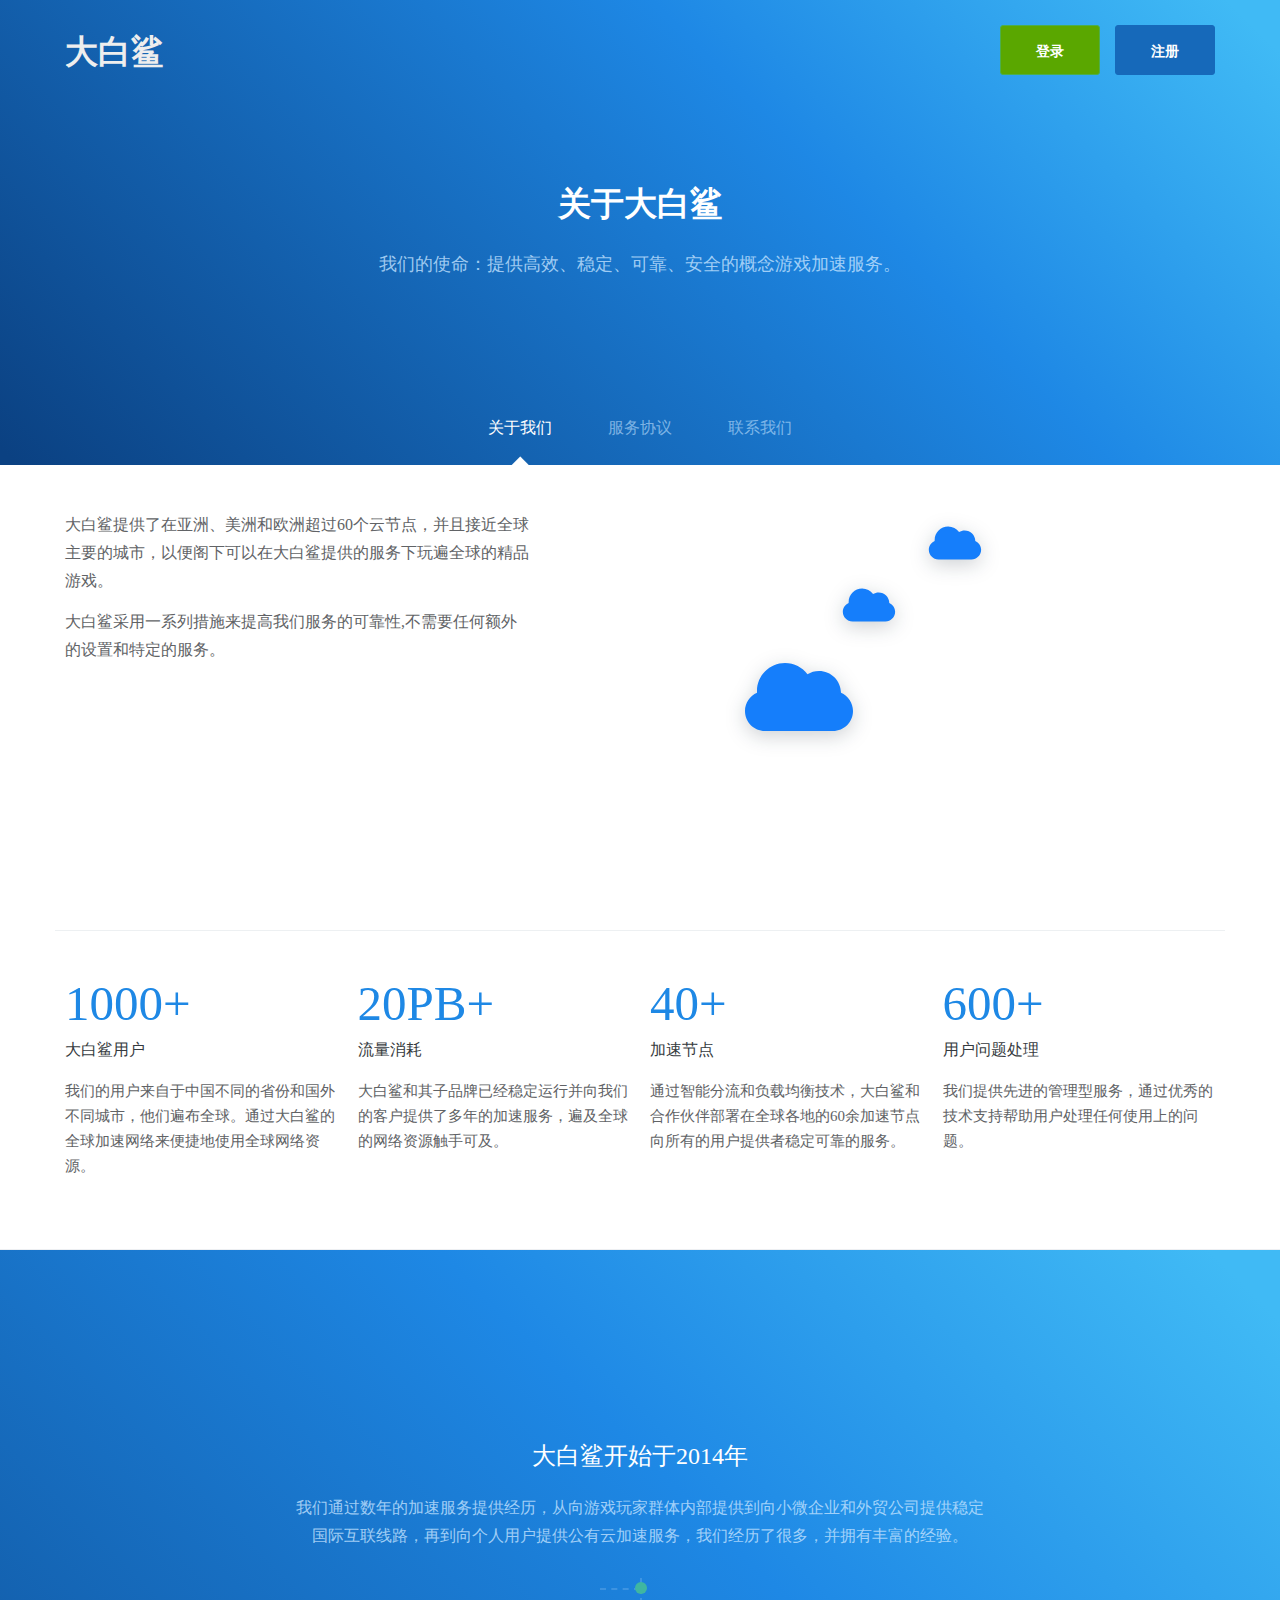
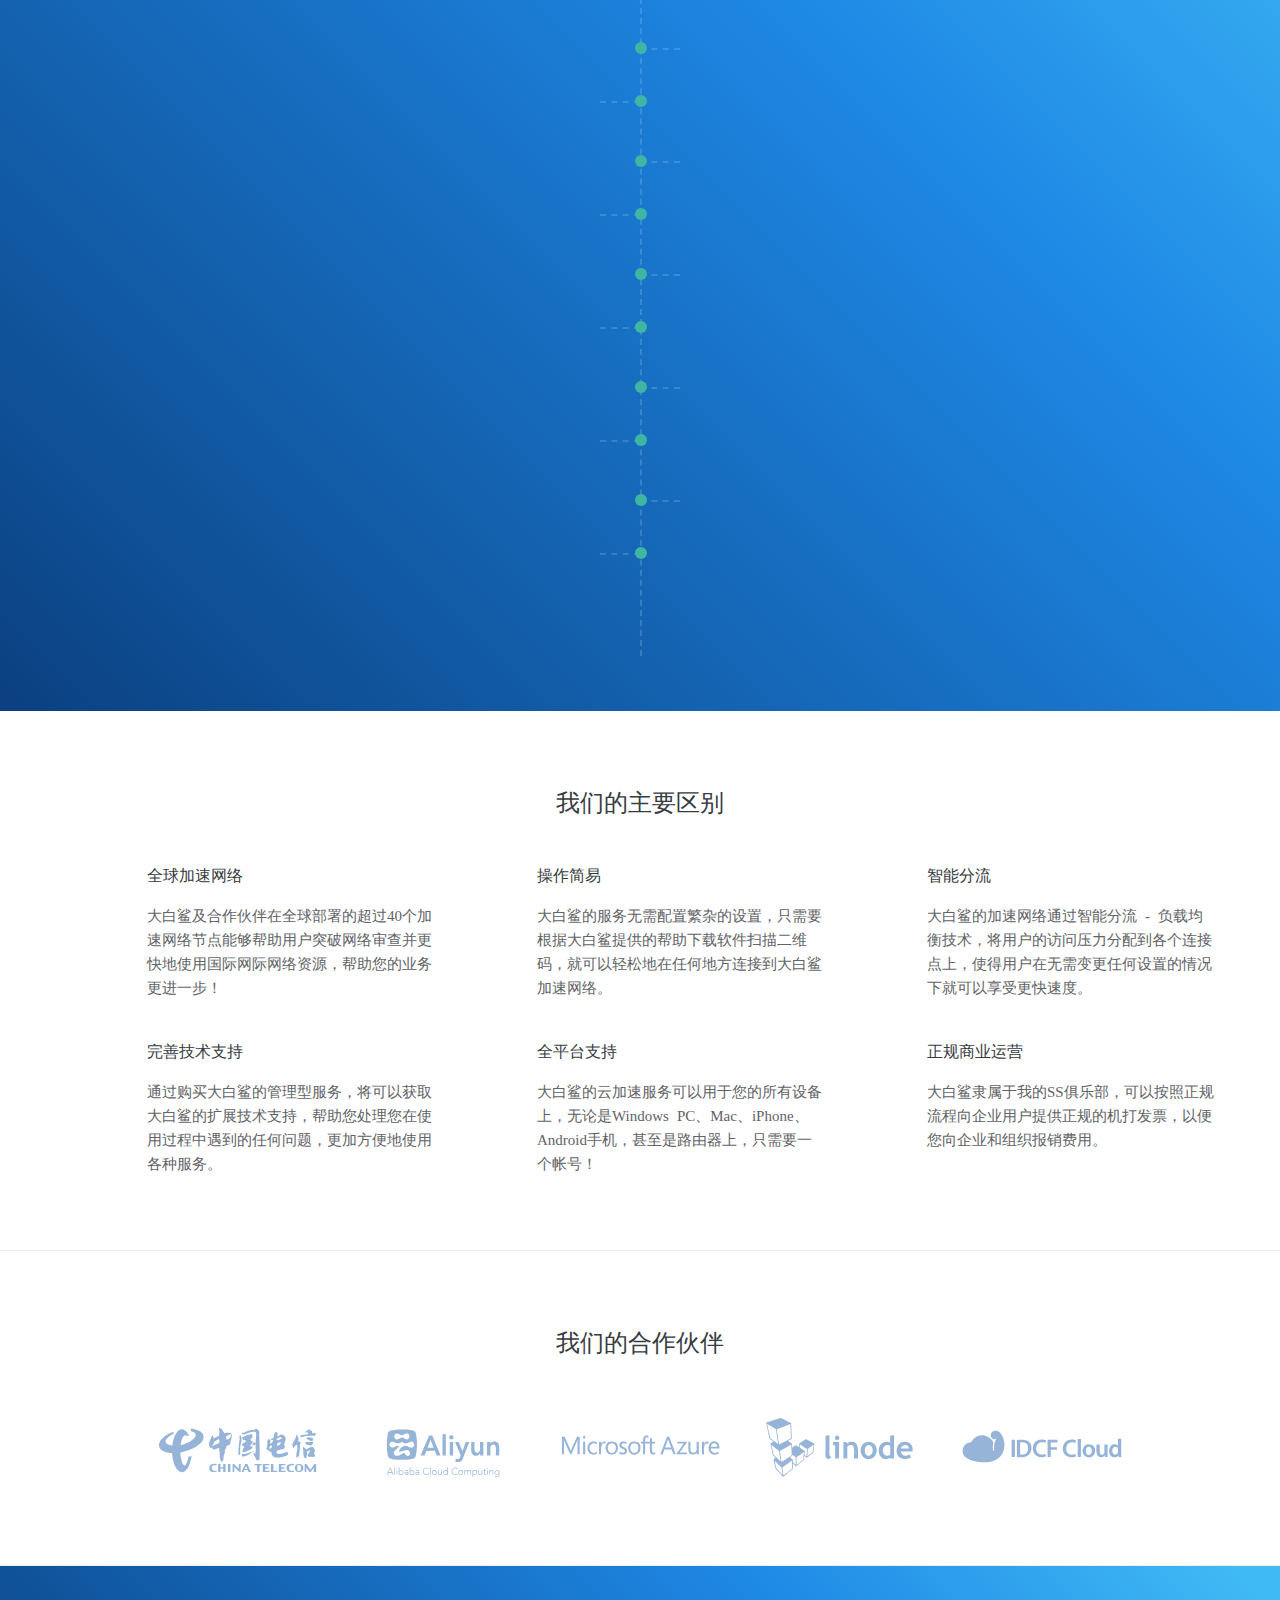
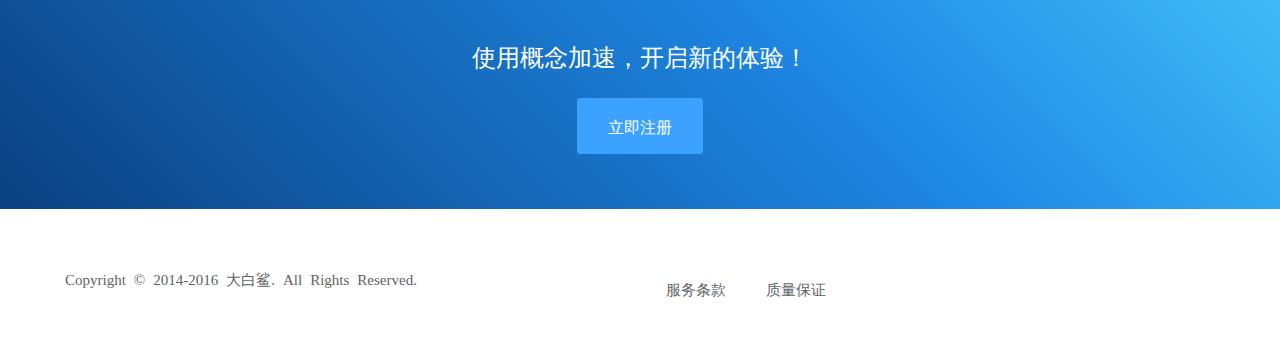
==== commit be96ea13: "前端代码修改" ====
--- a/ss_panel_theme-master/about.html
+++ b/ss_panel_theme-master/about.html
@@ -7,7 +7,7 @@
     <meta charset="utf-8">
     <meta http-equiv="X-UA-Compatible" content="IE=edge">
     <meta name="viewport" content="width=device-width, initial-scale=1.0, maximum-scale=1.0, user-scalable=no" />
-    <title>畅玩 - 畅游世界 玩遍天下 </title>
+    <title>大白鲨 - 畅游世界 玩遍天下 </title>
     <meta name="keywords" content="Shadowsocks,Surge,Shadowrocket,Youtube,Twitter,Facebook,Telegram,Instagram等app及网站加速,GTA5,战地,Steam等游戏加速">
     <meta name="description" content="Youtube,Twitter,Facebook,Telegram,Instagram等app及网站加速,GTA5,战地,Steam等游戏加速">
 
@@ -48,7 +48,7 @@
                 <div class="container">
                     <button class="navbar-toggle btn btn-link btn-icon" type="button"><i><span class="icon-bar"></span><span class="icon-bar"></span><span class="icon-bar"></span></i></button>
                     <div class="navbar-header">
-                        <a class="navbar-brand slogan-title" href="index.html">畅玩</a>
+                        <a class="navbar-brand slogan-title" href="index.html">大白鲨</a>
 
                     </div>
                     <div class="navbar-container">
@@ -59,9 +59,8 @@
 
                         </ul>
                         <ul class="nav navbar-buttons">
-                            <li><a href="/user" class="btn btn-success" style="    background-color: #5aa700;">用户中心</a></li>
-
-                            <li><a href="/auth/register" class="btn btn-dark">注册</a></li>
+                            <li><a href="login.html" class="btn btn-success" style="background-color: #5aa700;">登录</a></li>
+                            <li><a href="reg.html" class="btn btn-dark">注册</a></li>
                         </ul>
                     </div>
                 </div>
@@ -72,7 +71,7 @@
         <div class="page-banner page-banner-subpage p-b-0">
             <div class="container">
                 <div class="banner-slogan banner-slogan-hero">
-                    <h1 class="slogan-title text-center">关于畅玩</h1>
+                    <h1 class="slogan-title text-center">关于大白鲨</h1>
                     <h2 class="slogan-desc text-center">我们的使命：提供高效、稳定、可靠、安全的概念游戏加速服务。</h2>
                 </div>
                 <div class="banner-tabs tabs-responsive">
@@ -106,27 +105,27 @@
                         </div>
                     </div>
                     <div class="col-md-5 col-sm-6 col-sm-pull-6">
-                        <p class="section-desc">畅玩提供了在亚洲、美洲和欧洲超过60个云节点，并且接近全球主要的城市，以便阁下可以在畅玩提供的服务下玩遍全球的精品游戏。</p>
-
-                        <p class="section-desc">畅玩采用一系列措施来提高我们服务的可靠性,不需要任何额外的设置和特定的服务。</p>
+                        <p class="section-desc">大白鲨提供了在亚洲、美洲和欧洲超过60个云节点，并且接近全球主要的城市，以便阁下可以在大白鲨提供的服务下玩遍全球的精品游戏。</p>
+
+                        <p class="section-desc">大白鲨采用一系列措施来提高我们服务的可靠性,不需要任何额外的设置和特定的服务。</p>
                     </div>
                 </div>
                 <div class="features features-icon-left">
                     <div class="row">
                         <div class="col-sm-3 col-xs-6">
                             <div class="display-3 text-primary">1000+</div>
-                            <h3 class="h4">畅玩用户</h3>
-                            <p>我们的用户来自于中国不同的省份和国外不同城市，他们遍布全球。通过ShadowsocksR的全球加速网络来便捷地使用全球网络资源。</p>
+                            <h3 class="h4">大白鲨用户</h3>
+                            <p>我们的用户来自于中国不同的省份和国外不同城市，他们遍布全球。通过大白鲨的全球加速网络来便捷地使用全球网络资源。</p>
                         </div>
                         <div class="col-sm-3 col-xs-6">
                             <div class="display-3 text-primary">20PB+</div>
                             <h3 class="h4">流量消耗</h3>
-                            <p>ShadowsocksR和其子品牌已经稳定运行并向我们的客户提供了多年的加速服务，遍及全球的网络资源触手可及。</p>
+                            <p>大白鲨和其子品牌已经稳定运行并向我们的客户提供了多年的加速服务，遍及全球的网络资源触手可及。</p>
                         </div>
                         <div class="col-sm-3 col-xs-6">
                             <div class="display-3 text-primary">40+</div>
                             <h3 class="h4">加速节点</h3>
-                            <p>通过智能分流和负载均衡技术，ShadowsocksR和合作伙伴部署在全球各地的60余加速节点向所有的用户提供者稳定可靠的服务。</p>
+                            <p>通过智能分流和负载均衡技术，大白鲨和合作伙伴部署在全球各地的60余加速节点向所有的用户提供者稳定可靠的服务。</p>
                         </div>
                         <div class="col-sm-3 col-xs-6">
                             <div class="display-3 text-primary">600+</div>
@@ -146,7 +145,7 @@
                         <span class="bird bird-md image-shadow"><span class="lanch-flag"></span></span>
                     </div>
                 </div>
-                <h2 class="section-title">ShadowsocksR开始于2014年</h2>
+                <h2 class="section-title">大白鲨开始于2014年</h2>
 
                 <p class="section-desc m-b-30">我们通过数年的加速服务提供经历，从向游戏玩家群体内部提供到向小微企业和外贸公司提供稳定国际互联线路，再到向个人用户提供公有云加速服务，我们经历了很多，并拥有丰富的经验。</p>
                 <ul class="time-line">
@@ -216,7 +215,7 @@
                     <li>
                         <div class="animate fadeInLeft" data-animation-delay="1.8s">
                             <h3 class="h4">2016年6月</h3>
-                            <p>正式启用www.ShadowsocksR.com域名，并对网站进行全新改版。</p>
+                            <p>正式启用www.大白鲨.com域名，并对网站进行全新改版。</p>
                         </div>
                         <span class="time-pin"></span>
                     </li>
@@ -243,7 +242,7 @@
 
                                 <h3 class="h4">全球加速网络</h3>
 
-                                <p>ShadowsocksR及合作伙伴在全球部署的超过40个加速网络节点能够帮助用户突破网络审查并更快地使用国际网际网络资源，帮助您的业务更进一步！</p>
+                                <p>大白鲨及合作伙伴在全球部署的超过40个加速网络节点能够帮助用户突破网络审查并更快地使用国际网际网络资源，帮助您的业务更进一步！</p>
                             </div>
                         </div>
                         <div class="col-sm-4 col-xs-6">
@@ -251,7 +250,7 @@
 
                                 <h3 class="h4">操作简易</h3>
 
-                                <p>ShadowsocksR的服务无需配置繁杂的设置，只需要根据ShadowsocksR提供的帮助下载软件扫描二维码，就可以轻松地在任何地方连接到ShadowsocksR加速网络。</p>
+                                <p>大白鲨的服务无需配置繁杂的设置，只需要根据大白鲨提供的帮助下载软件扫描二维码，就可以轻松地在任何地方连接到大白鲨加速网络。</p>
                             </div>
                         </div>
                         <div class="clear-xs"></div>
@@ -260,7 +259,7 @@
 
                                 <h3 class="h4">智能分流</h3>
 
-                                <p>ShadowsocksR的加速网络通过智能分流 - 负载均衡技术，将用户的访问压力分配到各个连接点上，使得用户在无需变更任何设置的情况下就可以享受更快速度。</p>
+                                <p>大白鲨的加速网络通过智能分流 - 负载均衡技术，将用户的访问压力分配到各个连接点上，使得用户在无需变更任何设置的情况下就可以享受更快速度。</p>
                             </div>
                         </div>
                         <div class="clear-sm"></div>
@@ -269,7 +268,7 @@
 
                                 <h3 class="h4">完善技术支持</h3>
 
-                                <p>通过购买ShadowsocksR的管理型服务，将可以获取ShadowsocksR的扩展技术支持，帮助您处理您在使用过程中遇到的任何问题，更加方便地使用各种服务。</p>
+                                <p>通过购买大白鲨的管理型服务，将可以获取大白鲨的扩展技术支持，帮助您处理您在使用过程中遇到的任何问题，更加方便地使用各种服务。</p>
                             </div>
                         </div>
                         <div class="clear-xs"></div>
@@ -278,7 +277,7 @@
 
                                 <h3 class="h4">全平台支持</h3>
 
-                                <p>ShadowsocksR的云加速服务可以用于您的所有设备上，无论是Windows PC、Mac、iPhone、Android手机，甚至是路由器上，只需要一个帐号！</p>
+                                <p>大白鲨的云加速服务可以用于您的所有设备上，无论是Windows PC、Mac、iPhone、Android手机，甚至是路由器上，只需要一个帐号！</p>
                             </div>
                         </div>
                         <div class="col-sm-4 col-xs-6">
@@ -286,7 +285,7 @@
 
                                 <h3 class="h4">正规商业运营</h3>
 
-                                <p>ShadowsocksR隶属于我的SS俱乐部，可以按照正规流程向企业用户提供正规的机打发票，以便您向企业和组织报销费用。</p>
+                                <p>大白鲨隶属于我的SS俱乐部，可以按照正规流程向企业用户提供正规的机打发票，以便您向企业和组织报销费用。</p>
                             </div>
                         </div>
                     </div>
@@ -310,55 +309,12 @@
         <div class="page-section section-blue section-center">
             <div class="container">
                 <h2 align="center" class="section-title">使用概念加速，开启新的体验！</h2>
-                <a href="/auth/register"><button class="btn btn-primary-light btn-lg" type="submit">立即注册</button></a>
+                <a href="reg.html"><button class="btn btn-primary-light btn-lg" type="submit">立即注册</button></a>
             </div>
         </div>
         <!-- /.page-section -->
 
         <div class="page-footer">
-            <footer class="footer-nav">
-                <div class="container">
-                    <div class="row">
-                        <div class="col-xs-3">
-                            <h4>产品服务</h4>
-                            <ul>
-                                <li><a href="#">按月计费</a></li>
-                                <li><a href="#">按量计费</a></li>
-                                <li><a href="#">按线计费</a></li>
-                                <li><a href="#">免费体验</a></li>
-                            </ul>
-                        </div>
-                        <div class="col-xs-3">
-                            <h4>产品特性</h4>
-                            <ul>
-                                <li><a href="features.html">概念加速</a></li>
-                                <li><a href="datacenter.html">数据中心</a></li>
-                                <li><a href="panel.html">控制面板</a></li>
-                                <li><a href="sla.html">质量保证</a></li>
-								<li><a href="game_pricing.html">游戏加速</a></li>
-                            </ul>
-                        </div>
-                        <div class="col-xs-3">
-                            <h4>软件与教程</h4>
-                            <ul>
-                                <li></li>
-                                <li><a href="client.html">软件下载</a></li>
-                                <li><a href="speedtest.html">速度测试</a></li>
-                                <li><a href="status.html">线路状态</a></li>
-                            </ul>
-                        </div>
-                        <div class="col-xs-3">
-                            <h4>关于与优惠</h4>
-                            <ul>
-                                <li><a href="about.html">关于我们</a></li>
-                                <li><a href="contact.html">联系我们</a></li>
-                                <li><a href="coupons.html">优惠代码</a></li>
-                                <li><a href="aff.html">推介计划</a></li>
-                            </ul>
-                        </div>
-                    </div>
-                </div>
-            </footer>
             <footer class="footer-bottom">
                 <div class="container">
                     <div class="row">
@@ -369,12 +325,11 @@
 
                             </ul>
                             <ul class="social">
-                                <li><a href="https://91vps.club" title="91VPS-一个的VPS讨论区。这里有最新的Shadowsocks信息,Shadowsocks免费账号,ss免费账号,ss账号"><img src="https://ooo.0o0.ooo/2017/06/10/593b50aa2b342.png"></a></li>
                             </ul>
                         </div>
                         <div class="col-lg-6 col-lg-pull-6 col-xs-12">
                             <p class="footer-copyright">
-                                Copyright © 2014-2016 ShadowsocksR. All Rights Reserved.
+                                Copyright © 2014-2016 大白鲨. All Rights Reserved.
                             </p>
                         </div>
                     </div>
